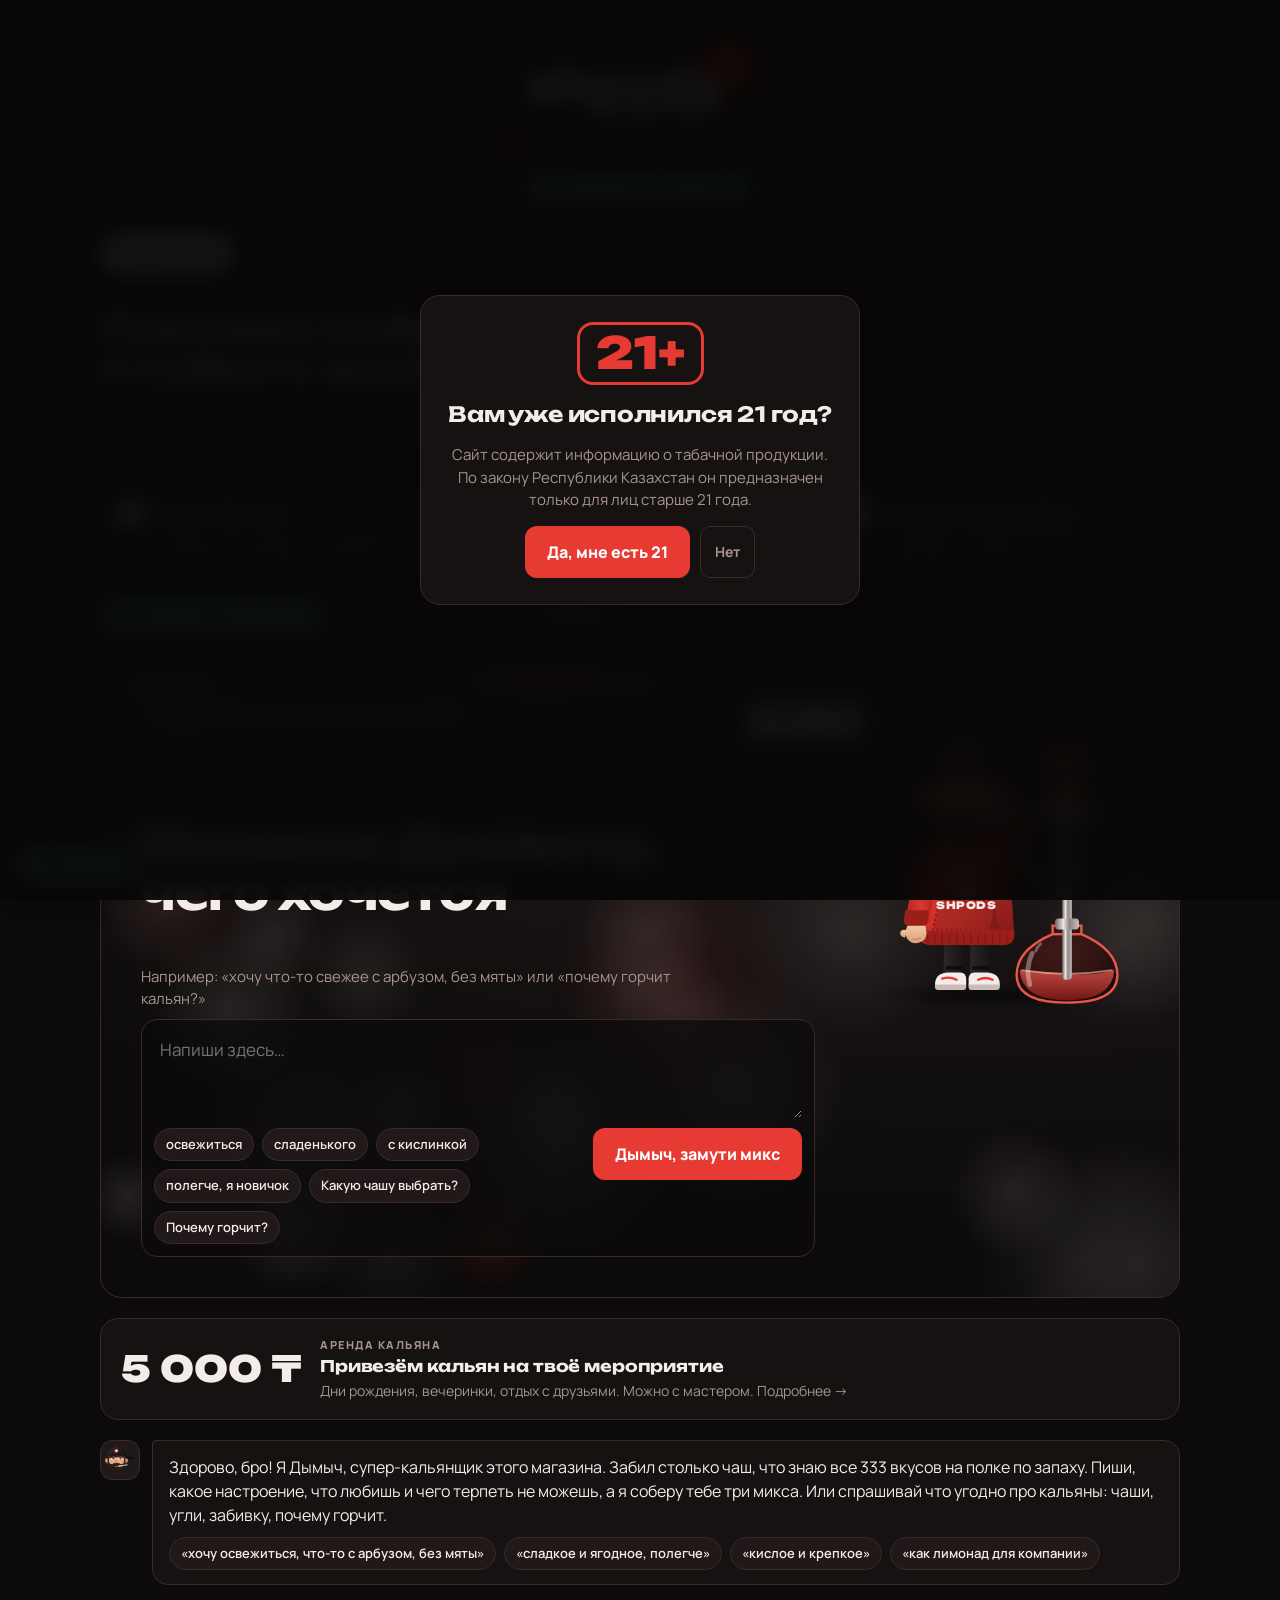
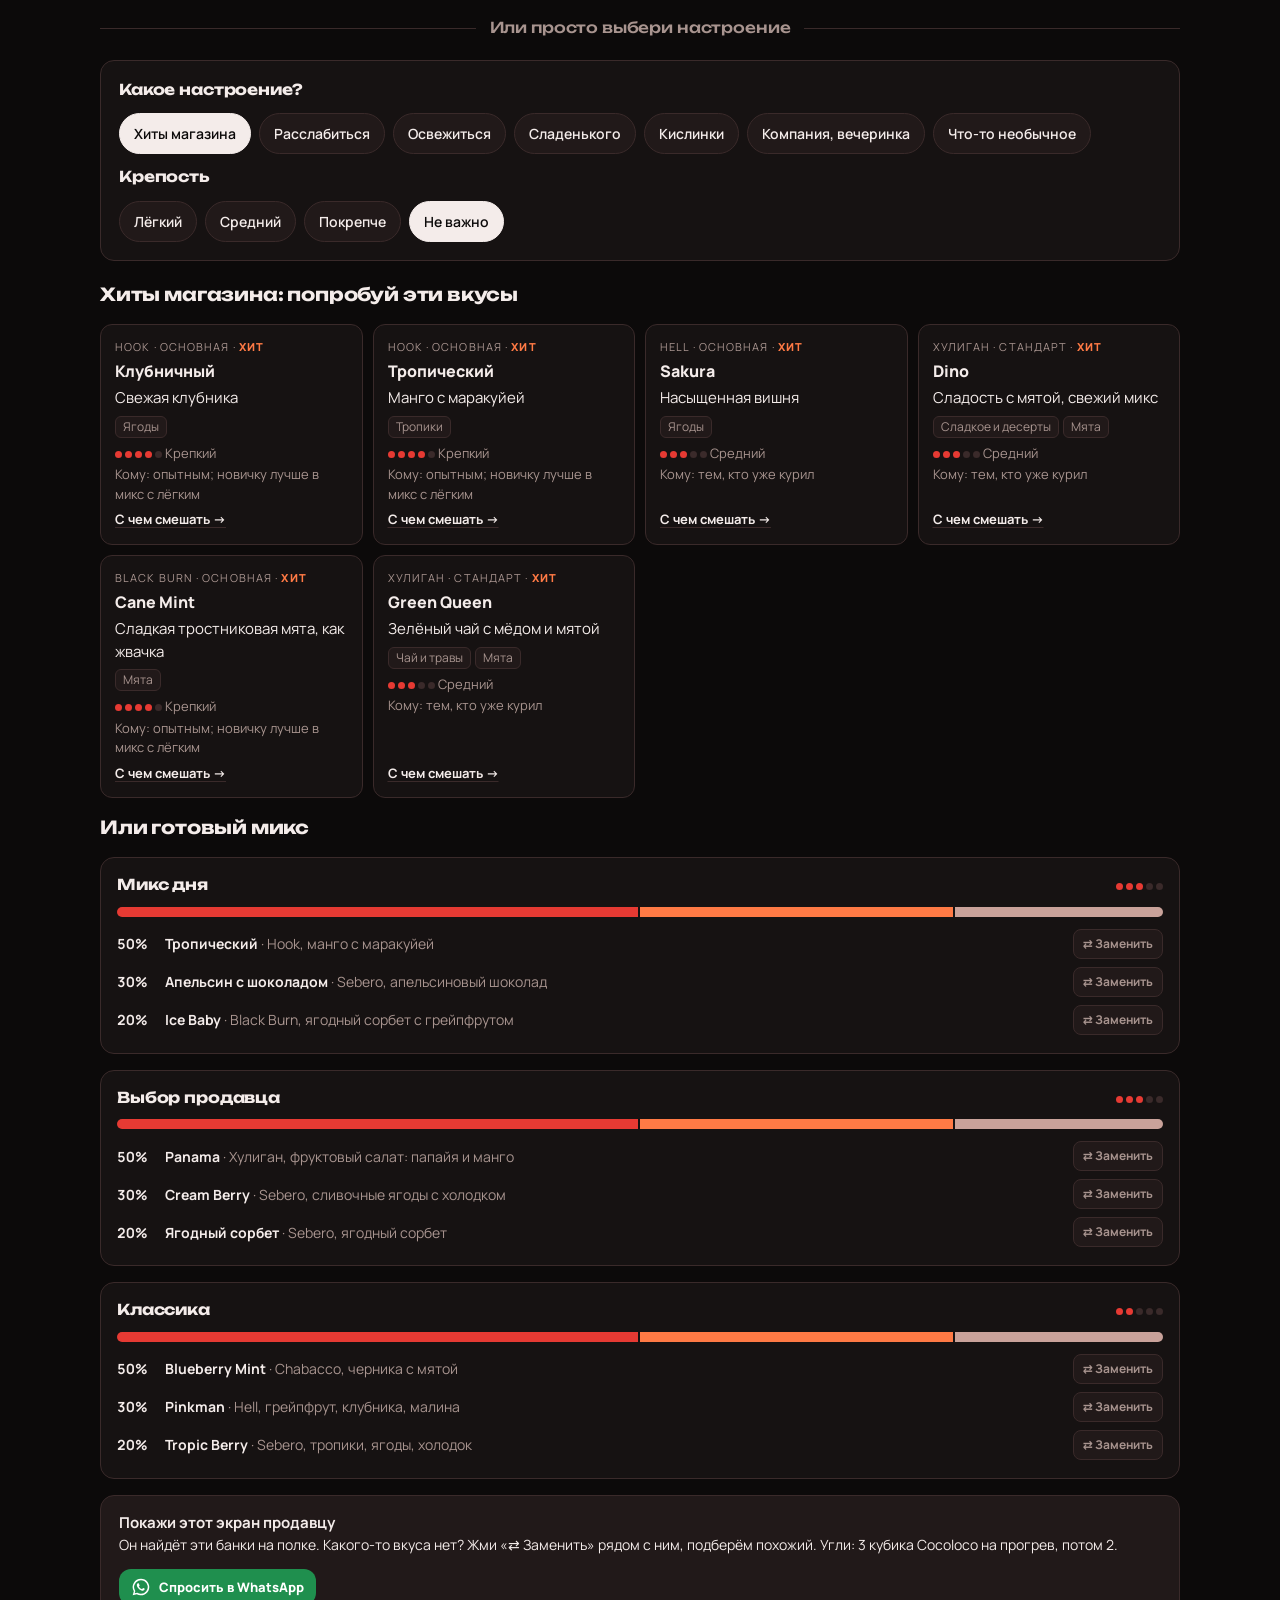
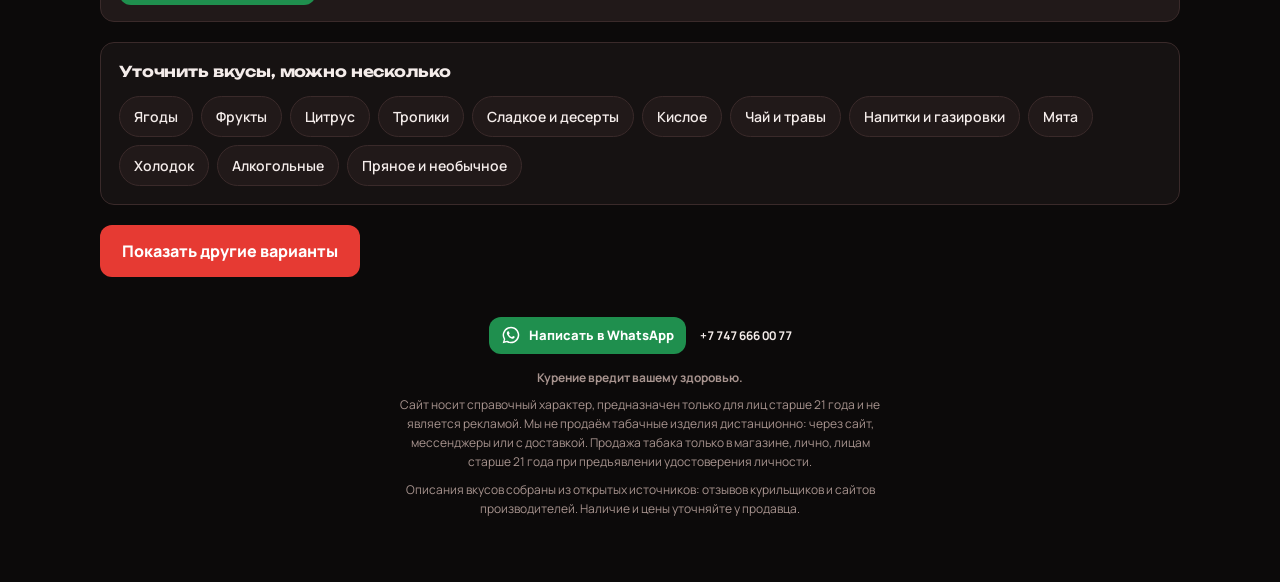
==== index.html @ 9f0904bd "Убраны скидки и акции (запрет стимулирования продаж табака) Co-Authored-By: Claude Opus 5.5 <noreply" ====
<!doctype html><html lang="ru"><head><meta charset="utf-8"><meta name="viewport" content="width=device-width,initial-scale=1,viewport-fit=cover"></head><body><title>Дымыч подберёт</title>
<meta name="claude:viewport-fit-sides" content="cover">
<link rel="preconnect" href="https://fonts.googleapis.com">
<link rel="stylesheet" href="https://fonts.googleapis.com/css2?family=Unbounded:wght@500;700;900&family=Manrope:wght@400;500;700;800&display=swap">
<style>
/* Layout: тёмная «табачная лавка» — липкая навигация, один столбец на телефоне, сетка карточек на десктопе */
:root{
  --bg:#0c0a0a; --surface:#161212; --surface-2:#211919; --line:#3a2a2a;
  --fg:#f4ecea; --muted:#a8948f; --red:#e63a33; --red-deep:#8f1d19; --ember:#ff7a45;
  --display:"Unbounded","Arial Black",system-ui,sans-serif;
  --body:"Manrope",system-ui,-apple-system,"Segoe UI",sans-serif;
  color-scheme:dark;
}
*{box-sizing:border-box}
[hidden]{display:none!important}
img{max-width:100%}
body{background:var(--bg);color:var(--fg);font-family:var(--body);font-size:16px;line-height:1.5;
  padding-left:max(16px,env(safe-area-inset-left,0px));padding-right:max(16px,env(safe-area-inset-right,0px));padding-block:0 48px}
body::before{content:"";position:fixed;inset:0 0 auto;height:env(safe-area-inset-top,0px);z-index:10;background:var(--bg)}
.wrap{max-width:1080px;margin:0 auto}
h1,h2,h3{font-family:var(--display);text-wrap:balance;margin:0;letter-spacing:-.01em}
button{font:inherit;color:inherit}
:focus-visible{outline:2px solid var(--ember);outline-offset:2px}

header.top{display:flex;flex-direction:column;align-items:center;gap:14px;padding-block:28px 18px;text-align:center}
header.top img{width:min(240px,62vw);height:auto}
.age{font-size:12px;letter-spacing:.12em;text-transform:uppercase;color:var(--muted)}
.age b{color:var(--red);border:1px solid var(--red);border-radius:4px;padding:1px 6px;margin-right:6px}

nav.tabs{position:sticky;top:env(safe-area-inset-top,0px);z-index:5;background:var(--bg);display:flex;gap:6px;
  overflow-x:auto;padding-block:10px;border-bottom:1px solid var(--line);scrollbar-width:none}
nav.tabs button{flex:0 0 auto;background:none;border:1px solid var(--line);border-radius:999px;padding:9px 16px;font-weight:700;font-size:14px;cursor:pointer;color:var(--muted)}
nav.tabs button[aria-selected="true"]{background:var(--fg);border-color:var(--fg);color:var(--bg)}

section.view{padding-top:24px;display:flex;flex-direction:column;gap:20px}
.lead{font-size:clamp(22px,5vw,34px);line-height:1.15}
.lead em{font-style:normal;color:var(--muted)}
.sub{color:var(--muted);max-width:60ch;margin:0}

.step{background:var(--surface);border:1px solid var(--line);border-radius:14px;padding:18px;display:flex;flex-direction:column;gap:12px}
.step h3{font-size:15px;font-weight:700;display:flex;gap:10px;align-items:center}
.step h3 span{display:inline-grid;place-items:center;width:26px;height:26px;border-radius:50%;background:var(--surface-2);color:#fff;font-size:13px;flex:0 0 auto}
.chips{display:flex;flex-wrap:wrap;gap:8px}
.chip{background:var(--surface-2);border:1px solid var(--line);border-radius:999px;padding:9px 14px;font-size:14px;font-weight:600;cursor:pointer}
.chip[aria-pressed="true"]{background:var(--fg);border-color:var(--fg);color:var(--bg)}
.chip.sm{padding:6px 11px;font-size:13px}
.cta{align-self:flex-start;background:var(--red);border:0;color:#fff;font-weight:800;padding:14px 22px;border-radius:12px;cursor:pointer;font-size:16px}
.cta:hover{background:var(--ember)}
.ghost{background:none;border:1px solid var(--line);border-radius:10px;padding:10px 14px;cursor:pointer;font-weight:700;font-size:14px;color:var(--muted)}

.results{display:flex;flex-direction:column;gap:16px}
.results h2{font-size:18px}
.seller{background:var(--surface-2);border:1px solid var(--line);border-radius:14px;padding:16px 18px;display:flex;gap:14px;align-items:center}
.seller p{margin:0;font-size:14px}
.seller{flex-wrap:wrap;justify-content:space-between}
.seller strong{display:block;font-size:15px}

.grid{display:grid;grid-template-columns:repeat(auto-fill,minmax(230px,1fr));gap:10px}
.card{background:var(--surface);border:1px solid var(--line);border-radius:12px;padding:14px;text-align:left;cursor:pointer;display:flex;flex-direction:column;gap:6px;min-width:0}
.card:hover{border-color:var(--muted)}
.card .brand{font-size:11px;letter-spacing:.1em;text-transform:uppercase;color:var(--muted);display:flex;justify-content:space-between;gap:8px}
.card .nm{font-weight:800;font-size:16px;line-height:1.25}
.card .ru{color:var(--muted);font-size:14px}
.hit{color:var(--ember);font-weight:800}
.card .ru{color:var(--fg);font-size:15px}
.tg{display:flex;flex-wrap:wrap;gap:4px}.tg i{font-style:normal;font-size:12px;background:var(--surface-2);border:1px solid var(--line);border-radius:6px;padding:1px 7px;color:var(--muted)}
.fx{display:flex;flex-direction:column;gap:2px;font-size:13px;color:var(--muted)}
.more{font-size:13px;color:var(--fg);font-weight:700;margin-top:auto;text-decoration:underline;text-decoration-color:var(--line);text-underline-offset:3px}
.jump{display:flex;flex-wrap:wrap;gap:8px}
.bsec{display:flex;flex-direction:column;gap:12px;scroll-margin-top:70px}
.bsec>h2{font-size:22px;padding-top:10px;border-top:1px solid var(--line)}
.bsec>p{margin:0;color:var(--muted);max-width:65ch;font-size:15px}
.bmeta{display:flex;flex-wrap:wrap;gap:6px 18px;font-size:14px;color:var(--muted)}.bmeta b{color:var(--fg)}
.lnh{font-family:var(--display);font-size:14px;display:flex;gap:10px;align-items:center;margin-top:6px}
.dots{display:inline-flex;gap:3px;vertical-align:middle}
.dots i{width:7px;height:7px;border-radius:50%;background:var(--line)}
.dots i.on{background:var(--red)}

.mix{background:var(--surface);border:1px solid var(--line);border-radius:14px;padding:16px;display:flex;flex-direction:column;gap:10px}
.mix .mt{display:flex;justify-content:space-between;gap:10px;align-items:baseline;flex-wrap:wrap}
.mix h3{font-size:15px}
.bar{display:flex;height:10px;border-radius:6px;overflow:hidden;gap:2px}
.bar span:nth-child(1){background:var(--red)} .bar span:nth-child(2){background:var(--ember)} .bar span:nth-child(3){background:#c9a29a}
.parts{display:flex;flex-direction:column;gap:4px;font-size:14px}
.parts button{background:none;border:0;padding:0;text-align:left;cursor:pointer;display:flex;gap:10px}
.parts b{font-variant-numeric:tabular-nums;min-width:38px;color:var(--fg)}
.parts span{color:var(--muted)} .parts span u{color:var(--fg);text-decoration:none;font-weight:700}

.search{display:flex;gap:8px}
.search input{flex:1;min-width:0;background:var(--surface);border:1px solid var(--line);border-radius:12px;padding:13px 14px;color:var(--fg);font:inherit}
.filters{display:flex;flex-direction:column;gap:10px}
.count{color:var(--muted);font-size:14px}

.brandinfo{background:var(--surface);border:1px solid var(--line);border-radius:14px;padding:16px;display:flex;flex-direction:column;gap:6px}
.brandinfo h3{font-size:16px}
.brandinfo p{margin:0;color:var(--muted);font-size:14px}

.guide{display:grid;grid-template-columns:repeat(auto-fit,minmax(280px,1fr));gap:12px}
.guide article{background:var(--surface);border:1px solid var(--line);border-radius:14px;padding:18px;display:flex;flex-direction:column;gap:8px}
.guide h3{font-size:15px}
.guide p,.guide li{margin:0;color:var(--muted);font-size:15px}
.guide ul{margin:0;padding-left:18px;display:flex;flex-direction:column;gap:4px}
.scale{display:flex;flex-direction:column;gap:6px;font-size:14px}
.scale div{display:flex;gap:10px;align-items:center}

/* Карточка вкуса */
.sheet{position:fixed;inset:0;z-index:20;background:rgba(0,0,0,.7);display:flex;align-items:flex-end;justify-content:center}
.sheet .panel{background:var(--surface);border-top:2px solid var(--red);border-radius:18px 18px 0 0;width:100%;max-width:640px;max-height:88vh;overflow-y:auto;
  padding:22px max(18px,env(safe-area-inset-right,0px)) calc(28px + env(safe-area-inset-bottom,0px)) max(18px,env(safe-area-inset-left,0px));display:flex;flex-direction:column;gap:14px}
@media(min-width:700px){.sheet{align-items:center}.sheet .panel{border-radius:18px;border:1px solid var(--line);border-top:2px solid var(--red)}}
.panel .close{align-self:flex-end;background:var(--surface-2);border:0;border-radius:50%;width:36px;height:36px;cursor:pointer;font-size:18px}
.panel h2{font-size:22px}
.kv{display:grid;grid-template-columns:130px 1fr;gap:8px 14px;font-size:15px}
.kv dt{color:var(--muted)} .kv dd{margin:0}
@media(max-width:420px){.kv{grid-template-columns:1fr}.kv dd{margin-bottom:6px}}
.panel h4{margin:0;font-size:13px;text-transform:uppercase;letter-spacing:.1em;color:var(--muted)}
.pair{display:flex;flex-wrap:wrap;gap:8px}
.note{font-size:13px;color:var(--muted);border-top:1px solid var(--line);padding-top:12px}
footer{margin-top:40px;color:var(--muted);font-size:12px;text-align:center;line-height:1.6}
@media (prefers-reduced-motion:no-preference){.card,.chip{transition:border-color .15s,background .15s}}

/* Наличие и замена */
.prow{display:flex;gap:8px;align-items:center;justify-content:space-between;border-radius:8px;padding:2px 4px;margin:0 -4px}
.parts .swap{flex:0 0 auto;background:var(--surface-2);border:1px solid var(--line);border-radius:8px;padding:5px 9px;font-size:12px;font-weight:700;color:var(--muted);cursor:pointer;display:inline-flex}
.parts .swap:hover{color:var(--fg);border-color:var(--red)}
.prow.swapped{background:rgba(230,58,51,.14)}
.card.out{opacity:.6}
.outb{align-self:flex-start;font-size:11px;font-weight:800;letter-spacing:.08em;text-transform:uppercase;color:#fff;background:var(--red-deep);border-radius:6px;padding:2px 8px}
@media (prefers-reduced-motion:no-preference){.prow.swapped{animation:flash 1.2s ease-out}@keyframes flash{from{background:rgba(255,122,69,.45)}}}
/* Чаши */
.bowls{display:grid;grid-template-columns:repeat(auto-fit,minmax(300px,1fr));gap:12px}
.bowl{background:var(--surface);border:1px solid var(--line);border-radius:16px;padding:16px;display:flex;flex-direction:column;gap:12px;transition:border-color .2s,box-shadow .2s}
.bowl.match{border-color:var(--red);box-shadow:0 0 0 3px rgba(230,58,51,.25)}
.bowl.match h3::after{content:"Подходит тебе";margin-left:10px;font-family:var(--body);font-size:11px;font-weight:800;letter-spacing:.08em;text-transform:uppercase;background:var(--red);color:#fff;border-radius:6px;padding:2px 8px;vertical-align:middle}
.bpic{background:var(--surface-2);border-radius:12px;padding:8px}
.bpic svg{width:100%;height:auto;max-height:130px;display:block}
.bw{fill:#3a2a2a;stroke:#c9a29a;stroke-width:2}
.bs{fill:#211919;stroke:#c9a29a;stroke-width:2}
.tb{fill:none;stroke:#e63a33;stroke-width:6;stroke-linecap:round}
.air{stroke:#ff7a45;stroke-width:2.4;stroke-dasharray:3 4;fill:none}
.hole{fill:#ff7a45}
.lb{fill:#a8948f;font-size:10px;font-family:var(--body)}
.bbody{display:flex;flex-direction:column;gap:8px}.bbody h3{font-size:18px}.bbody p{margin:0;color:var(--muted)}
.bbody .kv{grid-template-columns:110px 1fr;font-size:14px}
.bres{margin:0;font-weight:700;color:var(--fg)}
.kbans p{margin:0 0 8px}.kbans p:last-child{margin:0}.kbans h3{font-size:16px;margin-bottom:8px;color:var(--ember)}
@media (prefers-reduced-motion:no-preference){.air{animation:flow 1s linear infinite}@keyframes flow{to{stroke-dashoffset:-14}}}
/* Вступление */
.intro{display:flex;flex-direction:column;gap:12px}
.how3{display:grid;grid-template-columns:repeat(3,minmax(0,1fr));gap:10px}
@media(max-width:640px){.how3{grid-template-columns:1fr}}
.howc{background:var(--surface);border:1px solid var(--line);border-radius:14px;padding:14px;text-align:left;display:grid;grid-template-columns:auto 1fr;gap:2px 12px;align-items:start;font:inherit;color:var(--fg)}
button.howc{cursor:pointer}button.howc:hover{border-color:var(--muted)}
.howc b{grid-row:1/span 2;display:grid;place-items:center;width:30px;height:30px;border-radius:50%;background:var(--fg);color:var(--bg);font-family:var(--display);font-size:14px}
.howc strong{font-size:16px}.howc span{grid-column:2;color:var(--muted);font-size:14px}
.hsub{font-size:15px}
@media(max-width:640px){#ai-go{width:100%}}
/* Возрастное окно */
.gate{position:fixed;inset:0;z-index:50;background:rgba(8,6,6,.94);backdrop-filter:blur(10px);display:grid;place-items:center;padding:24px max(16px,env(safe-area-inset-right,0px)) 24px max(16px,env(safe-area-inset-left,0px))}
.gbox{max-width:440px;background:var(--surface);border:1px solid var(--line);border-radius:20px;padding:26px;display:flex;flex-direction:column;gap:14px;text-align:center;align-items:center}
.g21{font-family:var(--display);font-weight:900;font-size:44px;color:var(--red);border:3px solid var(--red);border-radius:16px;padding:4px 16px;line-height:1.1}
.gbox h2{font-size:21px}.gbox p{margin:0;color:var(--muted);font-size:15px}
.gbtns{display:flex;gap:10px;flex-wrap:wrap;justify-content:center}.gbtns .cta{align-self:auto}
.gno{color:var(--fg)!important;font-weight:700}
footer p{margin:0 0 8px;max-width:70ch;margin-inline:auto}
/* Кальян Дымыча и мини-Дымыч */
.wisp{fill:none;stroke:rgba(244,236,234,.35);stroke-width:3;stroke-linecap:round;opacity:0}
.bubbles circle{fill:rgba(255,255,255,.55);opacity:0}
.dym-float{position:fixed;right:max(10px,env(safe-area-inset-right,0px));bottom:calc(10px + env(safe-area-inset-bottom,0px));width:78px;z-index:15;background:var(--surface);border:1px solid var(--line);border-radius:20px;padding:6px 4px 0;box-shadow:0 10px 30px rgba(0,0,0,.5);cursor:pointer;transition:transform .3s,opacity .3s}
.dym-float.off{opacity:0;transform:translateY(20px) scale(.8);pointer-events:none}
.dym-float .say{top:-34px;left:auto;right:0;font-size:12px}
@media (prefers-reduced-motion:no-preference){
 .wisp{animation:wisp 3s ease-in-out infinite}.w2{animation-delay:1.5s}
 @keyframes wisp{0%{opacity:0;transform:translateY(8px)}30%{opacity:.8}100%{opacity:0;transform:translateY(-14px)}}
 .dym.think .wisp{animation-duration:1.2s}
 .bubbles circle{animation:bub 1.6s ease-in infinite}.bubbles circle:nth-child(2){animation-delay:.5s}.bubbles circle:nth-child(3){animation-delay:1s}
 .dym.think .bubbles circle{animation-duration:.6s}
 @keyframes bub{0%{opacity:0;transform:translateY(0)}20%{opacity:1}100%{opacity:0;transform:translateY(-16px)}}
}
#ai-out,#hero,#res{scroll-margin-top:70px}
@media(max-width:640px){body{padding-bottom:110px}}
/* Аренда */
.rentban{display:flex;gap:18px;align-items:center;text-align:left;width:100%;background:var(--surface);border:1px solid var(--line);border-radius:18px;padding:18px 20px;color:var(--fg);font:inherit;cursor:pointer}
.rentban:hover{border-color:var(--muted)}
.rentban h3{font-size:16px}.rentban p{margin:2px 0 0;font-size:14px;color:var(--muted)}
.rprice{font-family:var(--display);font-weight:900;font-size:clamp(26px,6vw,36px);line-height:1;color:var(--fg);flex:0 0 auto;white-space:nowrap}
.rentgrid{display:grid;grid-template-columns:repeat(auto-fit,minmax(260px,1fr));gap:12px}
.rcard{background:var(--surface);border:1px solid var(--line);border-radius:18px;padding:20px;display:flex;flex-direction:column;gap:8px}
.rcard.hot{border-color:var(--red)}
.rcard .big{font-family:var(--display);font-weight:900;font-size:clamp(28px,6vw,40px);line-height:1.05}
.rcard h3{font-size:17px}.rcard p{margin:0;color:var(--muted)}
/* WhatsApp */
.wa-fab{position:fixed;left:max(12px,env(safe-area-inset-left,0px));bottom:calc(12px + env(safe-area-inset-bottom,0px));z-index:16;display:inline-flex;align-items:center;gap:8px;background:#1f8f4e;color:#fff;text-decoration:none;font-weight:800;font-size:14px;border-radius:999px;padding:12px 16px 12px 13px;box-shadow:0 8px 24px rgba(0,0,0,.5)}
.wa-fab:hover{background:#25a85c}.wa-fab svg{width:24px;height:24px}
@media (prefers-reduced-motion:no-preference){.wa-fab{animation:wap 3s ease-in-out infinite}@keyframes wap{0%,100%{box-shadow:0 8px 24px rgba(0,0,0,.5),0 0 0 0 rgba(37,168,92,.5)}50%{box-shadow:0 8px 24px rgba(0,0,0,.5),0 0 0 10px rgba(37,168,92,0)}}}
.wrow{display:flex;flex-wrap:wrap;gap:10px 14px;align-items:center}
.wcenter{justify-content:center;margin-bottom:14px}
.wa{display:inline-flex;align-items:center;gap:8px;background:#1f8f4e;color:#fff;font-weight:800;text-decoration:none;border-radius:12px;padding:11px 16px;font-size:15px}
.wa:hover{background:#25a85c}.wa svg{width:20px;height:20px;flex:0 0 auto}
.wa.sm{padding:8px 12px;font-size:13px}
.wtxt{color:var(--muted);font-size:14px}.wanum{color:var(--fg);font-weight:700;user-select:all;font-variant-numeric:tabular-nums}
/* Акции */
.promos{display:grid;grid-template-columns:repeat(auto-fit,minmax(260px,1fr));gap:12px}
.promo{position:relative;overflow:hidden;display:flex;gap:16px;align-items:center;padding:18px 20px;border-radius:18px;background:var(--surface);border:1px solid var(--line);color:var(--fg)}
.promo::after{content:"";position:absolute;top:0;left:-60%;width:40%;height:100%;background:linear-gradient(100deg,transparent,rgba(255,255,255,.06),transparent);transform:skewX(-20deg)}
.pct{font-family:var(--display);font-weight:900;font-size:clamp(38px,9vw,52px);line-height:1;flex:0 0 auto;color:var(--red)}
.pct span{font-size:.55em}
.promo h3{font-size:16px;color:var(--fg)}
.promo p{margin:2px 0 0;font-size:14px;color:var(--muted)}
.ptag{font-size:11px;letter-spacing:.14em;text-transform:uppercase;font-weight:800;color:var(--muted)}
@media (prefers-reduced-motion:no-preference){.promo::after{animation:shine 3.6s ease-in-out infinite}.promo:nth-child(2)::after{animation-delay:1.8s}
@keyframes shine{0%{left:-60%}55%,100%{left:130%}}}
/* ИИ-миксолог */
.hero{position:relative;overflow:hidden;border:1px solid var(--line);border-radius:22px;background:radial-gradient(120% 90% at 80% 0%,#2a2120 0%,var(--surface) 55%,var(--bg) 100%)}
.hero canvas{position:absolute;inset:0;width:100%;height:100%;pointer-events:none}
.hero-in{position:relative;padding:clamp(20px,4vw,40px);display:flex;flex-direction:column;gap:16px}
.badge{align-self:flex-start;display:inline-flex;gap:8px;align-items:center;font-size:12px;font-weight:800;letter-spacing:.12em;text-transform:uppercase;color:var(--fg);background:var(--surface-2);border:1px solid var(--line);border-radius:999px;padding:6px 12px}
.pulse{width:8px;height:8px;border-radius:50%;background:#3ccf6e;box-shadow:0 0 0 0 rgba(60,207,110,.7)}
.hero .lead{font-size:clamp(26px,6vw,46px);line-height:1.08}
.ask{background:rgba(12,10,10,.72);backdrop-filter:blur(6px);border:1px solid var(--line);border-radius:16px;padding:12px;display:flex;flex-direction:column;gap:10px}
.ask textarea{width:100%;resize:vertical;min-height:84px;background:transparent;border:0;color:var(--fg);font:inherit;font-size:17px;line-height:1.45;padding:6px}
.ask textarea:focus{outline:none}
.ask:focus-within{border-color:var(--red)}
.ask-row{display:flex;flex-wrap:wrap;gap:10px;justify-content:space-between;align-items:center}
.ask-row .chips{flex:1 1 300px}
.glow{position:relative;box-shadow:0 0 0 0 rgba(230,58,51,.6)}
.ai-out{display:flex;flex-direction:column;gap:14px}
.bubble{display:flex;gap:12px;align-items:flex-start}
.ava{flex:0 0 auto;width:40px;height:40px;border-radius:12px;display:grid;place-items:center;background:linear-gradient(135deg,var(--red),var(--red-deep));font-family:var(--display);font-weight:900;font-size:13px;color:#fff}
.btext{background:var(--surface);border:1px solid var(--line);border-radius:4px 16px 16px 16px;padding:14px 16px;font-size:16px;min-width:0;flex:1}
.btext p{margin:0}
.btext .tryq{display:flex;flex-wrap:wrap;gap:8px;margin-top:10px}
.think{display:flex;flex-direction:column;gap:6px;font-size:14px;color:var(--muted)}
.think div{display:flex;gap:8px;align-items:center}
.think div.done::before{content:"✓";color:var(--ember);font-weight:800}
.think div.now::before{content:"";width:10px;height:10px;border-radius:50%;border:2px solid var(--ember);border-right-color:transparent}
.caret::after{content:"▍";color:var(--red);margin-left:1px}
.aimix{background:var(--surface);border:1px solid var(--line);border-radius:16px;padding:18px;display:flex;flex-direction:column;gap:12px;position:relative;overflow:hidden}

.aimix .mt{display:flex;justify-content:space-between;gap:10px;align-items:baseline;flex-wrap:wrap}
.aimix h3{font-size:18px}
.aimix .num{font-family:var(--display);font-size:12px;color:var(--muted);letter-spacing:.1em}
.why{font-size:15px;color:var(--muted);margin:0}
.why b{color:var(--fg)}
.how{font-size:13px;color:var(--muted);border-top:1px dashed var(--line);padding-top:10px;margin:0}
.divider{display:flex;align-items:center;gap:14px;margin-top:12px}
.divider::before,.divider::after{content:"";flex:1;height:1px;background:var(--line)}
.divider h2{font-size:15px;color:var(--muted);font-weight:500}
@media (prefers-reduced-motion:no-preference){
  .pulse{animation:pulse 1.6s infinite}
  @keyframes pulse{70%{box-shadow:0 0 0 10px rgba(60,207,110,0)}100%{box-shadow:0 0 0 0 rgba(60,207,110,0)}}
  .glow{animation:glow 2.4s infinite}
  @keyframes glow{0%{box-shadow:0 0 0 0 rgba(230,58,51,.55)}70%{box-shadow:0 0 0 14px rgba(230,58,51,0)}100%{box-shadow:0 0 0 0 rgba(230,58,51,0)}}
  .rise{animation:rise .6s cubic-bezier(.2,.8,.2,1) both;animation-delay:calc(var(--i,0)*90ms)}
  @keyframes rise{from{opacity:0;transform:translateY(14px)}to{opacity:1;transform:none}}
  .bar{transform-origin:left;animation:grow .9s cubic-bezier(.2,.8,.2,1) both;animation-delay:calc(var(--i,0)*90ms + 200ms)}
  @keyframes grow{from{transform:scaleX(0)}to{transform:scaleX(1)}}
  .think div.now::before{animation:spin .8s linear infinite}
  @keyframes spin{to{transform:rotate(360deg)}}
  .caret::after{animation:blink 1s steps(1) infinite}
  @keyframes blink{50%{opacity:0}}
  .card:hover{transform:translateY(-2px)} .card{transition:transform .2s,border-color .15s}
}

/* Дымыч */
.hero-in{display:grid;grid-template-columns:minmax(0,1fr) auto;gap:8px 24px;align-items:end}
.hero-in>*:not(.dym-wrap){grid-column:1}
.dym-wrap{grid-column:2;grid-row:1/span 3;align-self:end;width:clamp(180px,26vw,300px);position:relative}
.dym{width:100%;height:auto;display:block;overflow:visible}
.ring{fill:none;stroke:rgba(244,236,234,.7);stroke-width:2.4;opacity:0}
.say{position:absolute;top:2%;left:-30%;background:var(--fg);color:var(--bg);font-weight:800;font-size:13px;padding:6px 10px;border-radius:12px 12px 12px 2px;white-space:nowrap}
@media(max-width:640px){.hero-in{grid-template-columns:1fr}.dym-wrap{grid-column:1;grid-row:auto;justify-self:center;width:220px;order:-1}.say{left:auto;right:-40%}}
.ava{background:var(--surface-2);border:1px solid var(--line);padding:3px;overflow:hidden}
.ava svg{width:100%;height:100%}
@media (prefers-reduced-motion:no-preference){
 .d-body,.d-head{transform-box:fill-box}
 .dym.idle .d-body{animation:bob 2.6s ease-in-out infinite}
 @keyframes bob{50%{transform:translateY(-3px)}}
 .d-eyes{transform-origin:105px 83px;animation:blink 4.2s infinite}
 @keyframes blink{0%,92%,100%{transform:scaleY(1)}95%{transform:scaleY(.1)}}
 .ring{animation:ring 4.5s ease-out infinite;transform-origin:124px 104px}
 .r2{animation-delay:.5s}.r3{animation-delay:1s}
 @keyframes ring{0%{opacity:0;transform:translate(0,0) scale(.6)}8%{opacity:.85}60%{opacity:0;transform:translate(-14px,-70px) scale(2.2)}100%{opacity:0}}
 .dym.think .ring{animation-duration:1.6s}
 .coal{animation:coal 1.8s ease-in-out infinite}.c2{animation-delay:.6s}
 @keyframes coal{50%{fill:#e63a33;filter:drop-shadow(0 0 4px #ff7a45)}}
 .dym.think{animation:walk 2.2s ease-in-out infinite}
 @keyframes walk{0%,100%{transform:translateX(-16px)}50%{transform:translateX(16px)}}
 .dym.think .l1{animation:step .55s ease-in-out infinite;transform-box:fill-box;transform-origin:top}
 .dym.think .l2{animation:step .55s ease-in-out infinite reverse;transform-box:fill-box;transform-origin:top}
 @keyframes step{0%,100%{transform:rotate(9deg)}50%{transform:rotate(-9deg)}}
 .dym.think .d-head{animation:nod .55s ease-in-out infinite;transform-origin:center}
 @keyframes nod{50%{transform:translateY(2px) rotate(-3deg)}}
 .d-wave{transform-box:fill-box;transform-origin:85% 5%}
 .dym.happy .d-wave{animation:wave .5s ease-in-out 5}
 @keyframes wave{0%,100%{transform:rotate(0)}50%{transform:rotate(-120deg)}}
 .dym.happy .d-body{animation:hop .5s ease-out 2}
 @keyframes hop{40%{transform:translateY(-10px)}}
 .say{animation:pop .4s cubic-bezier(.2,1.4,.4,1) both}
 @keyframes pop{from{transform:scale(.4);opacity:0}}
}
</style>

<div class="wrap">
  <header class="top">
    <img src="[data-uri]" alt="Логотип магазина">
    <div class="age"><b>21+</b>Только для лиц старше 21 года</div>
    <a class="wa sm" href="https://wa.me/77476660077?text=%D0%97%D0%B4%D1%80%D0%B0%D0%B2%D1%81%D1%82%D0%B2%D1%83%D0%B9%D1%82%D0%B5!%20%D0%9F%D0%B8%D1%88%D1%83%20%D1%81%20%D1%81%D0%B0%D0%B9%D1%82%D0%B0%20shpods." target="_blank" rel="noopener"><svg viewBox="0 0 24 24" aria-hidden="true"><path fill="currentColor" d="M12 2a10 10 0 0 0-8.6 15.1L2 22l5-1.3A10 10 0 1 0 12 2zm0 18.2c-1.5 0-3-.4-4.3-1.2l-.3-.2-3 .8.8-2.9-.2-.3A8.2 8.2 0 1 1 12 20.2zm4.5-6.1c-.2-.1-1.5-.7-1.7-.8-.2-.1-.4-.1-.6.1l-.8 1c-.1.2-.3.2-.5.1a6.7 6.7 0 0 1-3.3-2.9c-.3-.4.2-.4.7-1.4.1-.2 0-.3 0-.4l-.8-1.8c-.2-.5-.4-.4-.6-.4h-.5c-.2 0-.4.1-.6.3-.2.2-.8.8-.8 2s.8 2.3.9 2.5c.1.2 1.6 2.5 3.9 3.5 1.5.6 2 .7 2.7.6.4-.1 1.4-.6 1.6-1.1.2-.5.2-1 .1-1.1-.1-.2-.2-.2-.4-.3z"/></svg><span>WhatsApp: +7 747 666 00 77</span></a>
  </header>

  <nav class="tabs" role="tablist">
    <button role="tab" id="t-pick" aria-selected="true" data-v="pick">Подбор микса</button>
    <button role="tab" id="t-cat" aria-selected="false" data-v="cat">Все вкусы</button>
    <button role="tab" id="t-rent" aria-selected="false" data-v="rent">Аренда</button>
    <button role="tab" id="t-like" aria-selected="false" data-v="like">Найти похожее</button>
    <button role="tab" id="t-bowl" aria-selected="false" data-v="bowl">Чаши</button>
    <button role="tab" id="t-coal" aria-selected="false" data-v="coal">Угли</button>
    <button role="tab" id="t-new" aria-selected="false" data-v="new">Новичку</button>
  </nav>

  <!-- ПОДБОР -->
  <section class="view" id="v-pick">
    <div class="intro">
      <h1 class="lead">Поможем выбрать табак и собрать вкусный микс</h1>
      <p class="sub">Это бесплатный помощник магазина shpods hookah team. Здесь можно подобрать вкус под настроение, почитать про любой табак и разобраться в кальянах.</p>
      <div class="how3">
        <button class="howc" data-go="ai"><b>1</b><strong>Спроси Дымыча</strong><span>Напиши, чего хочется. Он соберёт микс или ответит на вопрос про кальян.</span></button>
        <button class="howc" data-go="cat"><b>2</b><strong>Посмотри вкусы</strong><span>Все вкусы с описанием, крепостью и с чем их смешать.</span></button>
        <div class="howc"><b>3</b><strong>Покажи экран продавцу</strong><span>Он найдёт эти вкусы на полке и подскажет, что взять.</span></div>
      </div>
      <div class="wrow"><a class="wa " href="https://wa.me/77476660077?text=%D0%97%D0%B4%D1%80%D0%B0%D0%B2%D1%81%D1%82%D0%B2%D1%83%D0%B9%D1%82%D0%B5!%20%D0%9F%D0%B8%D1%88%D1%83%20%D1%81%20%D1%81%D0%B0%D0%B9%D1%82%D0%B0%20shpods." target="_blank" rel="noopener"><svg viewBox="0 0 24 24" aria-hidden="true"><path fill="currentColor" d="M12 2a10 10 0 0 0-8.6 15.1L2 22l5-1.3A10 10 0 1 0 12 2zm0 18.2c-1.5 0-3-.4-4.3-1.2l-.3-.2-3 .8.8-2.9-.2-.3A8.2 8.2 0 1 1 12 20.2zm4.5-6.1c-.2-.1-1.5-.7-1.7-.8-.2-.1-.4-.1-.6.1l-.8 1c-.1.2-.3.2-.5.1a6.7 6.7 0 0 1-3.3-2.9c-.3-.4.2-.4.7-1.4.1-.2 0-.3 0-.4l-.8-1.8c-.2-.5-.4-.4-.6-.4h-.5c-.2 0-.4.1-.6.3-.2.2-.8.8-.8 2s.8 2.3.9 2.5c.1.2 1.6 2.5 3.9 3.5 1.5.6 2 .7 2.7.6.4-.1 1.4-.6 1.6-1.1.2-.5.2-1 .1-1.1-.1-.2-.2-.2-.4-.3z"/></svg><span>Написать в WhatsApp</span></a><span class="wtxt">Есть вопрос? Пиши нам: <span class="wanum">+7 747 666 00 77</span></span></div>
    </div>
    <div class="hero" id="hero">
      <canvas id="smoke" aria-hidden="true"></canvas>
      <div class="hero-in">
        <div class="dym-wrap"><svg class="dym idle" id="dym" viewBox="0 10 250 260" role="img" aria-label="Дымыч, кальянщик магазина">
  <defs>
    <linearGradient id="dy-skin" x1="0" y1="0" x2="0" y2="1"><stop offset="0" stop-color="#f3c6a0"/><stop offset="1" stop-color="#dc9f78"/></linearGradient>
    <linearGradient id="dy-hood" x1="0" y1="0" x2="1" y2="1"><stop offset="0" stop-color="#e5463d"/><stop offset=".55" stop-color="#c92e27"/><stop offset="1" stop-color="#9a1f1a"/></linearGradient>
    <linearGradient id="dy-sleeve" x1="0" y1="0" x2="1" y2="0"><stop offset="0" stop-color="#b8271f"/><stop offset=".5" stop-color="#d9392f"/><stop offset="1" stop-color="#a8221c"/></linearGradient>
    <linearGradient id="dy-beard" x1="0" y1="0" x2="0" y2="1"><stop offset="0" stop-color="#3a2820"/><stop offset="1" stop-color="#1f1511"/></linearGradient>
    <linearGradient id="dy-cap" x1="0" y1="0" x2="1" y2="1"><stop offset="0" stop-color="#2f2a2a"/><stop offset="1" stop-color="#0f0d0d"/></linearGradient>
    <linearGradient id="dy-pants" x1="0" y1="0" x2="1" y2="0"><stop offset="0" stop-color="#2c2727"/><stop offset="1" stop-color="#171414"/></linearGradient>
    <linearGradient id="dy-metal" x1="0" y1="0" x2="1" y2="0"><stop offset="0" stop-color="#6d6664"/><stop offset=".35" stop-color="#ece6e4"/><stop offset=".6" stop-color="#8d8583"/><stop offset="1" stop-color="#c7c0bd"/></linearGradient>
    <linearGradient id="dy-clay" x1="0" y1="0" x2="1" y2="0"><stop offset="0" stop-color="#8f3f27"/><stop offset=".4" stop-color="#d9784c"/><stop offset="1" stop-color="#9c4a2c"/></linearGradient>
    <radialGradient id="dy-glass" cx=".38" cy=".35" r=".75"><stop offset="0" stop-color="#5a1c19" stop-opacity=".55"/><stop offset=".7" stop-color="#2a0d0c" stop-opacity=".8"/><stop offset="1" stop-color="#170807" stop-opacity=".95"/></radialGradient>
    <linearGradient id="dy-water" x1="0" y1="0" x2="0" y2="1"><stop offset="0" stop-color="#e6574d" stop-opacity=".75"/><stop offset="1" stop-color="#7a1712" stop-opacity=".9"/></linearGradient>
    <radialGradient id="dy-glow" cx=".5" cy=".5" r=".5"><stop offset="0" stop-color="#ff9a5c" stop-opacity=".75"/><stop offset="1" stop-color="#ff7a45" stop-opacity="0"/></radialGradient>
    <radialGradient id="dy-shadow" cx=".5" cy=".5" r=".5"><stop offset="0" stop-color="#000" stop-opacity=".55"/><stop offset="1" stop-color="#000" stop-opacity="0"/></radialGradient>
  </defs>

  <ellipse cx="128" cy="257" rx="104" ry="11" fill="url(#dy-shadow)"/>
  <g class="d-rings"><circle class="ring r1" cx="124" cy="104" r="6"/><circle class="ring r2" cx="124" cy="104" r="6"/><circle class="ring r3" cx="124" cy="104" r="6"/></g>

  <!-- КАЛЬЯН -->
  <g class="d-hookah">
    <g class="d-wisp"><path class="wisp w1" d="M188 50 q-6 -9 0 -18 q6 -9 0 -18"/><path class="wisp w2" d="M195 50 q6 -9 0 -18 q-6 -9 0 -18"/></g>
    <!-- шланг -->
    <path d="M186 171 Q164 178 158 152 Q154 124 145 111" stroke="#1b1515" stroke-width="7.5" fill="none" stroke-linecap="round"/>
    <path d="M186 171 Q164 178 158 152 Q154 124 145 111" stroke="#4a3d3a" stroke-width="7.5" fill="none" stroke-linecap="round" stroke-dasharray="1.2 3"/>
    <path d="M184 169.5 Q164 175 159.5 151" stroke="rgba(255,255,255,.18)" stroke-width="1.6" fill="none" stroke-linecap="round"/>
    <!-- колба -->
    <path d="M178 199 h24 v7 q30 13 30 34 q0 23 -42 23 q-42 0 -42 -23 q0 -21 30 -34z" fill="url(#dy-glass)" stroke="#e8564c" stroke-width="2"/>
    <path d="M150.5 236 q2 25 39.5 25 q37.5 0 39.5 -25 q-20 5 -39.5 3 q-20 -2 -39.5 -3z" fill="url(#dy-water)"/>
    <path d="M152 236 q19 3 38 3 q19 0 38 -3" stroke="rgba(255,190,170,.6)" stroke-width="1.4" fill="none"/>
    <path d="M161 222 q-6 12 -2 26" stroke="rgba(255,255,255,.35)" stroke-width="4" fill="none" stroke-linecap="round"/>
    <path d="M168 214 q-3 3 -4 6" stroke="rgba(255,255,255,.3)" stroke-width="2.5" fill="none" stroke-linecap="round"/>
    <path d="M178 206 h24" stroke="#e8564c" stroke-width="2"/>
    <g class="bubbles"><circle cx="186" cy="250" r="2.2"/><circle cx="194" cy="252" r="1.7"/><circle cx="190" cy="247" r="1.3"/></g>
    <!-- шахта -->
    <rect x="186" y="104" width="8" height="140" rx="3" fill="url(#dy-metal)"/>
    <rect x="180" y="193" width="20" height="9" rx="3" fill="url(#dy-metal)"/>
    <rect x="181" y="150" width="18" height="6" rx="3" fill="url(#dy-metal)"/>
    <rect x="183" y="137" width="14" height="4" rx="2" fill="url(#dy-metal)"/>
    <path d="M181 167 h11 v8 h-11 q-3 -4 0 -8z" fill="url(#dy-metal)"/>
    <rect x="184" y="118" width="12" height="9" rx="3" fill="url(#dy-metal)"/>
    <!-- тарелка -->
    <ellipse cx="190" cy="105.5" rx="27" ry="6.5" fill="#6d6664"/>
    <ellipse cx="190" cy="103" rx="27" ry="6.5" fill="url(#dy-metal)"/>
    <ellipse cx="190" cy="102.5" rx="18" ry="3.5" fill="rgba(0,0,0,.18)"/>
    <!-- чаша -->
    <path d="M176 98 h28 l-5 -20 h-18z" fill="url(#dy-clay)"/>
    <path d="M178 90 h24" stroke="rgba(255,255,255,.25)" stroke-width="1.2"/>
    <!-- калауд -->
    <path d="M171 78 h38 l-4 -10 h-30z" fill="#3b3434"/>
    <path d="M171 78 h38" stroke="#8d8583" stroke-width="1.6"/>
    <g fill="#1c1818"><rect x="178" y="71" width="3" height="5" rx="1"/><rect x="185" y="71" width="3" height="5" rx="1"/><rect x="192" y="71" width="3" height="5" rx="1"/><rect x="199" y="71" width="3" height="5" rx="1"/></g>
    <rect x="174" y="65" width="32" height="4" rx="2" fill="#5b5352"/>
    <ellipse cx="190" cy="61" rx="22" ry="9" fill="url(#dy-glow)"/>
    <rect class="coal" x="177" y="57" width="8.5" height="8" rx="1.6" fill="#ff7a45"/>
    <rect class="coal c2" x="186.5" y="56" width="8.5" height="9" rx="1.6" fill="#ff7a45"/>
    <rect class="coal" x="196" y="57.5" width="7" height="7.5" rx="1.6" fill="#ff7a45"/>
    <path d="M178 58 h6 M188 57 h5 M197 59 h4" stroke="rgba(255,240,200,.75)" stroke-width="1" stroke-linecap="round"/>
  </g>

  <!-- ДЫМЫЧ -->
  <g class="d-body">
    <g class="d-legs">
      <g class="leg l1">
        <path d="M88 204 h16 l-1 34 q0 4 -4 4 h-8 q-4 0 -4 -4z" fill="url(#dy-pants)"/>
        <path d="M89 234 h14" stroke="#0e0c0c" stroke-width="3"/>
        <path d="M80 248 q0 -9 10 -10 h11 q5 0 5 6 v4 q0 3 -3 3 h-20 q-3 0 -3 -3z" fill="#f4ecea"/>
        <path d="M80 248 h26 v2.5 q0 2 -2 2 h-22 q-2 0 -2 -2z" fill="#c9bcb8"/>
        <path d="M86 243 q6 -2 12 1" stroke="#e63a33" stroke-width="2" fill="none" stroke-linecap="round"/>
      </g>
      <g class="leg l2">
        <path d="M110 204 h16 l-1 34 q0 4 -4 4 h-8 q-4 0 -4 -4z" fill="url(#dy-pants)"/>
        <path d="M111 234 h14" stroke="#0e0c0c" stroke-width="3"/>
        <path d="M108 244 q0 -6 5 -6 h11 q10 1 10 10 q0 3 -3 3 h-20 q-3 0 -3 -3z" fill="#f4ecea"/>
        <path d="M108 248 h26 v2.5 q0 2 -2 2 h-22 q-2 0 -2 -2z" fill="#c9bcb8"/>
        <path d="M116 244 q6 -3 12 0" stroke="#e63a33" stroke-width="2" fill="none" stroke-linecap="round"/>
      </g>
    </g>
    <!-- худи -->
    <path d="M70 148 Q71 128 92 124 L120 124 Q141 128 142 148 L146 205 Q146 214 136 215 L76 215 Q66 214 66 205Z" fill="url(#dy-hood)"/>
    <path d="M128 127 Q141 131 142 148 L146 205 Q146 214 136 215 L122 215 Q134 180 128 127Z" fill="#000" opacity=".16"/>
    <path d="M68 203 h78 v4 q0 8 -10 8 h-58 q-10 0 -10 -8z" fill="#9a1f1a"/>
    <path d="M74 206 v7 M80 206 v8 M86 206 v8 M92 206 v8 M98 206 v8 M104 206 v8 M110 206 v8 M116 206 v8 M122 206 v8 M128 206 v8 M134 206 v8 M140 206 v7" stroke="#7d1814" stroke-width="1"/>
    <!-- карман -->
    <path d="M84 178 h44 l6 24 h-56z" fill="#000" opacity=".14"/>
    <path d="M84 178 h44 l6 24 h-56z" fill="none" stroke="#8f1b17" stroke-width="1.4" stroke-dasharray="2 2"/>
    <!-- логотип на груди -->
    <g transform="translate(106 164)">
      <circle r="10.5" fill="#f4ecea"/>
      <path d="M-5 3 q-3 -6 2 -8 q1 -5 6 -3 q5 -1 5 4 q4 1 2 5 z" fill="#c92e27"/>
      <text y="21" text-anchor="middle" font-family="Unbounded,Inter Display,Arial Black,sans-serif" font-weight="900" font-size="8.5" fill="#f4ecea" letter-spacing=".5">SHPODS</text>
    </g>
    <!-- капюшон и шнурки -->
    <path d="M88 124 Q105 142 124 124 Q118 134 106 135 Q94 134 88 124Z" fill="#8f1b17"/>
    <path d="M86 125 Q83 119 92 118 L120 118 Q129 119 126 125 Q118 131 106 131 Q94 131 86 125Z" fill="#b52720"/>
    <path d="M97 132 q-1 8 0 15" stroke="#f4ecea" stroke-width="2" fill="none" stroke-linecap="round"/>
    <path d="M115 132 q1 8 0 13" stroke="#f4ecea" stroke-width="2" fill="none" stroke-linecap="round"/>
    <rect x="95.5" y="146" width="3.5" height="6" rx="1.5" fill="#c9bcb8"/><rect x="113.3" y="144" width="3.5" height="6" rx="1.5" fill="#c9bcb8"/>
    <!-- машущая рука -->
    <g class="d-wave">
      <path d="M77 138 Q66 142 62 160 L56 190 q-1 6 6 7 l8 1 q6 0 6 -6 L80 164 Q84 148 77 138Z" fill="url(#dy-sleeve)"/>
      <path d="M55 186 h20 l-1 10 q-1 3 -4 3 h-12 q-4 0 -4 -4z" fill="#9a1f1a"/>
      <path d="M57 199 q-3 6 0 11 q4 5 10 3 q6 -2 6 -8 l-1 -6z" fill="url(#dy-skin)"/>
      <path d="M57 203 q-5 -2 -6 2 q0 3 4 4" fill="url(#dy-skin)"/>
      <path d="M61 210 q4 1 7 -1" stroke="#c98563" stroke-width="1" fill="none"/>
    </g>
    <!-- рука с мундштуком -->
    <path d="M134 136 Q148 142 150 128 Q151 118 146 113 l-8 3 q3 6 1 12 q-3 4 -9 2z" fill="url(#dy-sleeve)"/>
    <path d="M141 119 h11 l-1 -7 h-10z" fill="#9a1f1a"/>
    <path d="M140 112 q-3 -6 2 -9 q5 -2 9 1 q3 4 0 8z" fill="url(#dy-skin)"/>
    
    <!-- шея -->
    <path d="M97 116 h16 v8 q-8 4 -16 0z" fill="#c98563"/>
    <!-- ГОЛОВА -->
    <g class="d-head">
      <ellipse cx="72.5" cy="91" rx="6.5" ry="8.5" fill="#e3ab84"/><ellipse cx="73.5" cy="91" rx="3.2" ry="5" fill="#c98563"/>
      <ellipse cx="137.5" cy="91" rx="6.5" ry="8.5" fill="#dc9f78"/><ellipse cx="136.5" cy="91" rx="3.2" ry="5" fill="#c08060"/>
      <path d="M74 84 Q74 54 105 54 Q136 54 136 84 L136 98 Q136 118 105 120 Q74 118 74 98Z" fill="url(#dy-skin)"/>
      <path d="M127 64 Q136 72 136 86 L136 98 Q136 112 122 118 Q131 96 127 64Z" fill="#000" opacity=".07"/>
      <!-- бакенбарды и борода -->
      <path d="M74 80 L74 98 Q74 120 105 132 Q136 120 136 98 L136 80 L131 80 L131 96 Q129 104 120 104 Q113 99 105 100 Q97 99 90 104 Q81 104 79 96 L79 80Z" fill="url(#dy-beard)"/>
      <path d="M82 110 q4 8 10 12 M95 118 q3 6 6 9 M115 118 q-3 6 -6 9 M128 110 q-4 8 -10 12 M105 122 v8" stroke="#4a3328" stroke-width="1.3" fill="none" stroke-linecap="round" opacity=".8"/>
      <!-- усы -->
      <path d="M90 104 Q97 98 105 101 Q113 98 120 104 Q114 107 105 104 Q96 107 90 104Z" fill="#2b1d18"/>
      <!-- рот -->
      <path d="M97 109 Q105 116 113 109 Q105 112 97 109Z" fill="#fff"/>
      <path d="M97 109 Q105 116 113 109" stroke="#1a0f0c" stroke-width="1.4" fill="none" stroke-linecap="round"/>
      <!-- нос и щёки -->
      <path d="M103 86 Q101 95 99 97 Q103 100 108 98 Q111 96 108 94" fill="#d08a64"/>
      <path d="M104 88 q-1 4 -2 6" stroke="rgba(255,255,255,.4)" stroke-width="1.2" fill="none" stroke-linecap="round"/>
      <ellipse cx="85" cy="95" rx="5" ry="2.6" fill="#e6826a" opacity=".45"/><ellipse cx="125" cy="95" rx="5" ry="2.6" fill="#e6826a" opacity=".45"/>
      <!-- глаза -->
      <g class="d-eyes">
        <ellipse cx="93" cy="83" rx="5.6" ry="6.2" fill="#fff"/><ellipse cx="117" cy="83" rx="5.6" ry="6.2" fill="#fff"/>
        <circle cx="94.2" cy="84" r="3.6" fill="#4a2a1c"/><circle cx="118.2" cy="84" r="3.6" fill="#4a2a1c"/>
        <circle cx="94.4" cy="84.2" r="1.9" fill="#120a08"/><circle cx="118.4" cy="84.2" r="1.9" fill="#120a08"/>
        <circle cx="95.6" cy="82.6" r="1.1" fill="#fff"/><circle cx="119.6" cy="82.6" r="1.1" fill="#fff"/>
        <path d="M87.5 80 Q93 76.5 98.5 80" stroke="#8a5a44" stroke-width="1" fill="none" opacity=".6"/>
        <path d="M111.5 80 Q117 76.5 122.5 80" stroke="#8a5a44" stroke-width="1" fill="none" opacity=".6"/>
      </g>
      <!-- брови -->
      <path d="M86 74.5 Q92 70 100 73.5 L99.5 76 Q92 73.5 86.5 77Z" fill="#2b1d18"/>
      <path d="M110 73 Q118 69 125 73 L124.5 75.5 Q118 72.5 110.5 75.5Z" fill="#2b1d18"/>
      <!-- кепка -->
      <path d="M72 79 Q70 46 105 45 Q140 46 139 77 Q105 67 72 79Z" fill="url(#dy-cap)"/>
      <path d="M105 45 Q101 60 100 70 M105 45 Q118 56 124 70 M105 45 Q88 56 83 72" stroke="#3d3737" stroke-width="1" fill="none"/>
      <circle cx="105" cy="45.5" r="2.4" fill="#3d3737"/>
      <path d="M71 79 Q105 64 139 76 L165 80 Q169 84 163 87 Q140 83 128 81 Q100 76 72 85Z" fill="#141111"/>
      <path d="M139 76 L165 80 Q169 84 163 87 Q147 84 136 82Z" fill="#000" opacity=".35"/>
      <path d="M74 81 Q105 70 136 79" stroke="#e63a33" stroke-width="1.6" fill="none"/>
      <circle cx="104" cy="58" r="6.5" fill="#e63a33"/>
      <path d="M100.5 60 q-1.5 -3.5 1.5 -4.5 q1 -3 4 -1.5 q3 -.5 3 2.5 q2 1 0 3.5z" fill="#fff"/>
      <path d="M114 110 L141 106" stroke="url(#dy-metal)" stroke-width="4.2" stroke-linecap="round"/>
      <path d="M113 110.2 L117 109.6" stroke="#e8c47a" stroke-width="4.6" stroke-linecap="round"/>
    </g>
  </g>
</svg><div class="say" id="say">Здорово, бро!</div></div>
        <div class="badge"><span class="pulse"></span>Дымыч на связи · супер-кальянщик</div>
        <h2 class="lead">Напиши Дымычу, чего хочется</h2><p class="sub hsub">Например: «хочу что-то свежее с арбузом, без мяты» или «почему горчит кальян?»</p>
        <div class="ask">
          <textarea id="ai-q" rows="3" aria-label="Напиши Дымычу, что хочешь покурить" placeholder="Напиши здесь…"></textarea>
          <div class="ask-row"><div class="chips" id="ai-quick"></div><button class="cta glow" id="ai-go">Дымыч, замути микс</button></div>
        </div>
      </div>
    </div>
    <button class="rentban rise" data-go="rent"><div class="rprice">5 000 ₸</div><div><div class="ptag">Аренда кальяна</div><h3>Привезём кальян на твоё мероприятие</h3><p>Дни рождения, вечеринки, отдых с друзьями. Можно с мастером. Подробнее →</p></div></button>
    <div class="ai-out" id="ai-out" aria-live="polite"></div>

    <div class="divider"><h2>Или просто выбери настроение</h2></div>
    <div class="step"><h3>Какое настроение?</h3><div class="chips" id="q-mood"></div>
      <h3>Крепость</h3><div class="chips" id="q-str"></div></div>
    <div class="results" id="res"></div>
    <div class="step"><h3>Уточнить вкусы, можно несколько</h3><div class="chips" id="q-taste"></div></div>
    <button class="cta" id="go">Показать другие варианты</button>
  </section>

  <!-- КАТАЛОГ -->
  <section class="view" id="v-cat" hidden>
    <h1 class="lead">Все вкусы <em>в наличии</em></h1>
    <p class="sub">Под каждым вкусом написано, какой он, насколько крепкий и кому подойдёт. Нажми на вкус, чтобы узнать, с чем его смешать.</p>
    <div class="search"><input id="q" type="search" placeholder="Поиск: арбуз, мята, кола…" aria-label="Поиск по вкусам"></div>
    <div class="filters">
      <div class="chips" id="f-brand"></div>
      <div class="chips" id="f-tag"></div>
    </div>
    <div class="brandinfo" id="binfo" hidden></div>
    <div class="count" id="cnt"></div>
    <div id="list"></div>
  </section>

  <!-- ПОХОЖЕЕ -->
  <section class="view" id="v-like" hidden>
    <h1 class="lead">Курил что-то вкусное <em>в другом месте?</em></h1>
    <p class="sub">Напиши, что это было, например «арбуз с мятой» или «кислая вишня». Найдём похожее у нас.</p>
    <div class="search"><input id="like-q" type="search" placeholder="Например: дыня с холодком" aria-label="Что курил раньше"><button class="cta" id="like-go">Найти</button></div>
    <div class="chips" id="like-ex"></div>
    <div class="results" id="like-res"></div>
  </section>

  <!-- АРЕНДА -->
  <section class="view" id="v-rent" hidden>
    <h1 class="lead">Аренда кальяна <em>и выезд на мероприятия</em></h1>
    <p class="sub">День рождения, вечеринка или просто отдых с друзьями? Привезём кальян, а если нужно, приедет мастер и будет готовить чаши весь вечер.</p>
    <div class="rentgrid">
      <article class="rcard"><div class="ptag">Аренда</div><div class="big">5 000 ₸</div><h3>Кальян в аренду</h3><p>Берёшь кальян и куришь сам. Что входит в комплект и на какой срок, уточни у нас в WhatsApp.</p></article>
      <article class="rcard hot"><div class="ptag">С мастером</div><div class="big">по договорённости</div><h3>Кальянный мастер на выезд</h3><p>Мастер приезжает, забивает и меняет чаши, следит за углями. Цена зависит от количества гостей, кальянов и времени, обсудим отдельно.</p></article>
    </div>
    <div class="guide">
      <article><h3>Куда выезжаем</h3><ul><li>Дни рождения и праздники</li><li>Вечеринки и встречи с друзьями</li><li>Отдых на даче или за городом</li></ul></article>
      <article><h3>Как заказать</h3><ul><li>Напиши нам в WhatsApp.</li><li>Укажи дату, адрес и сколько нужно кальянов.</li><li>Скажи, нужен ли мастер. Цену обсудим сразу.</li></ul></article>
      <article><h3>Важно</h3><p>Обслуживаем только гостей старше 21 года. Курить кальян можно только там, где это разрешено законом: дома, на частной территории.</p></article>
    </div>
    <div class="seller"><div><strong>Хочешь кальян на праздник?</strong><p>Напиши дату, адрес и количество кальянов, ответим с ценой.</p></div><a class="wa sm" href="https://wa.me/77476660077?text=%D0%97%D0%B4%D1%80%D0%B0%D0%B2%D1%81%D1%82%D0%B2%D1%83%D0%B9%D1%82%D0%B5%21%20%D0%A5%D0%BE%D1%87%D1%83%20%D0%B0%D1%80%D0%B5%D0%BD%D0%B4%D0%BE%D0%B2%D0%B0%D1%82%D1%8C%20%D0%BA%D0%B0%D0%BB%D1%8C%D1%8F%D0%BD.%20%D0%94%D0%B0%D1%82%D0%B0%3A%20%2C%20%D1%81%D0%BA%D0%BE%D0%BB%D1%8C%D0%BA%D0%BE%20%D0%BA%D0%B0%D0%BB%D1%8C%D1%8F%D0%BD%D0%BE%D0%B2%3A%20%2C%20%D0%BD%D1%83%D0%B6%D0%B5%D0%BD%20%D0%BB%D0%B8%20%D0%BC%D0%B0%D1%81%D1%82%D0%B5%D1%80%3A%20" target="_blank" rel="noopener"><svg viewBox="0 0 24 24" aria-hidden="true"><path fill="currentColor" d="M12 2a10 10 0 0 0-8.6 15.1L2 22l5-1.3A10 10 0 1 0 12 2zm0 18.2c-1.5 0-3-.4-4.3-1.2l-.3-.2-3 .8.8-2.9-.2-.3A8.2 8.2 0 1 1 12 20.2zm4.5-6.1c-.2-.1-1.5-.7-1.7-.8-.2-.1-.4-.1-.6.1l-.8 1c-.1.2-.3.2-.5.1a6.7 6.7 0 0 1-3.3-2.9c-.3-.4.2-.4.7-1.4.1-.2 0-.3 0-.4l-.8-1.8c-.2-.5-.4-.4-.6-.4h-.5c-.2 0-.4.1-.6.3-.2.2-.8.8-.8 2s.8 2.3.9 2.5c.1.2 1.6 2.5 3.9 3.5 1.5.6 2 .7 2.7.6.4-.1 1.4-.6 1.6-1.1.2-.5.2-1 .1-1.1-.1-.2-.2-.2-.4-.3z"/></svg><span>Заказать аренду</span></a></div>
  </section>

  <!-- ЧАШИ -->
  <section class="view" id="v-bowl" hidden>
    <h1 class="lead">Какую чашу <em>взять?</em></h1>
    <p class="sub">От чаши зависит половина вкуса. Ответь на два вопроса, и подсветим подходящую.</p>
    <div class="step"><h3>Какой табак куришь?</h3><div class="chips" id="b-tob"></div><h3>Чем греешь?</h3><div class="chips" id="b-heat"></div><p class="bres" id="b-res"></p></div>
    <div class="bowls">
      <article class="bowl" id="bowl-phunnel"><div class="bpic"><svg viewBox="0 0 160 110" aria-hidden="true"><path d="M20 20 h120 l-16 62 q-2 8 -10 8 h-68 q-8 0 -10 -8z" class="bw"/><path d="M74 90 v-60 q0 -6 6 -6 q6 0 6 6 v60" class="bs"/><path d="M34 64 q12 -10 26 -6 q10 4 14 -2 M86 56 q10 8 20 2 q10 -6 22 2" class="tb"/><path d="M80 92 v14" class="air"/></svg></div><div class="bbody"><h3>Фанел</h3><p>Одна дырка в центре, поднятая трубкой. Сироп стекает по кругу и не уходит в шахту.</p>
        <dl class="kv"><dt>Для каких табаков</dt><dd>Сиропные табаки: Black Burn, Хулиган, Overdose, Hell, NАШ</dd><dt>Как забивать</dt><dd>Кольцом вокруг трубки, рыхло, ниже края на 1–2 мм. Сверху калауд или фольга.</dd><dt>Плюсы</dt><dd>Ровный вкус, меньше горчит, дольше курится</dd><dt>Минусы</dt><dd>Табак нужно класть аккуратно, кольцом</dd></dl></div></article>
      <article class="bowl" id="bowl-turka"><div class="bpic"><svg viewBox="0 0 160 110" aria-hidden="true"><path d="M20 20 h120 l-16 62 q-2 8 -10 8 h-68 q-8 0 -10 -8z" class="bw"/><path d="M38 60 q14 -8 28 -4 q14 4 28 -2 q14 -6 28 2" class="tb"/><g class="air"><path d="M64 90 v14"/><path d="M80 90 v14"/><path d="M96 90 v14"/></g></svg></div><div class="bbody"><h3>Турка (классика)</h3><p>Несколько дырочек прямо в дне. Самая простая и привычная чаша.</p>
        <dl class="kv"><dt>Для каких табаков</dt><dd>Чайные смеси (Chabacco, Hook) и лёгкий Sebero</dd><dt>Как забивать</dt><dd>Рыхло по всей чаше, не забивая дырочки комом, отступ 1–2 мм.</dd><dt>Плюсы</dt><dd>Быстро греется, яркий вкус с первых тяг</dd><dt>Минусы</dt><dd>Сироп может течь в шахту, быстрее пригорает</dd></dl></div></article>
      <article class="bowl" id="bowl-killer"><div class="bpic"><svg viewBox="0 0 160 110" aria-hidden="true"><path d="M52 6 h56 l-8 82 q-1 6 -8 6 h-24 q-7 0 -8 -6z" class="bw"/><path d="M60 26 q10 -6 20 -2 q10 4 20 -2 M60 46 q10 -6 20 -2 q10 4 20 -2" class="tb"/><path d="M80 94 v14" class="air"/></svg></div><div class="bbody"><h3>Убивашка</h3><p>Высокая узкая чаша. Табака больше, забивка плотнее, сессия долгая и крепкая.</p>
        <dl class="kv"><dt>Для каких табаков</dt><dd>Крепкие табаки на Берли: Black Burn, NАШ Black, Overdose</dd><dt>Как забивать</dt><dd>Плотнее обычного, почти до края, на фольге.</dd><dt>Плюсы</dt><dd>Долго курится, максимум крепости</dd><dt>Минусы</dt><dd>Не для новичков, легко «накурит»</dd></dl></div></article>
      <article class="bowl" id="bowl-vortex"><div class="bpic"><svg viewBox="0 0 160 110" aria-hidden="true"><path d="M20 20 h120 l-16 62 q-2 8 -10 8 h-68 q-8 0 -10 -8z" class="bw"/><path d="M74 90 v-56 q6 -8 12 0 v56" class="bs"/><circle cx="74" cy="52" r="2.4" class="hole"/><circle cx="86" cy="52" r="2.4" class="hole"/><path d="M34 64 q12 -10 26 -6 M100 58 q12 -6 26 4" class="tb"/><path d="M80 92 v14" class="air"/></svg></div><div class="bbody"><h3>Вортекс</h3><p>Трубка в центре закрыта сверху, дырки по бокам. Улучшенный фанел.</p>
        <dl class="kv"><dt>Для каких табаков</dt><dd>Сиропные и влажные табаки</dd><dt>Как забивать</dt><dd>Как фанел: рыхло, кольцом.</dd><dt>Плюсы</dt><dd>Чистый вкус, экономный расход</dd><dt>Минусы</dt><dd>Встречается реже, стоит дороже</dd></dl></div></article>
    </div>
    <div class="guide">
      <article><h3>Из чего бывают чаши</h3><ul><li><b>Глина</b>: держит жар, но впитывает запах. Под мяту держи отдельную.</li><li><b>Глазурованная керамика</b>: не впитывает аромат, легко моется. Самый универсальный вариант.</li><li><b>Силикон</b>: не бьётся, удобно в дорогу, но хуже держит жар.</li><li><b>Камень</b>: долго держит тепло, но тяжёлый.</li></ul></article>
      <article><h3>Калауд или фольга</h3><p><b>Калауд</b> — крышка для углей: жар ровный, табак не прижигается, фольга не нужна. Кладут 2–3 угля. Новичкам советуем его.</p><p><b>Фольга</b> — классика: 2–3 слоя, много мелких дырочек зубочисткой, между табаком и фольгой 1–2 мм воздуха.</p></article>
      <article><h3>Размер</h3><p>Маленькая чаша на 12–15 г — на одного-двух. Большая на 18–25 г — на компанию и долгий вечер.</p></article>
    </div>
    <div class="seller"><div><strong>Есть вопрос про чаши?</strong><p>Спроси Дымыча на главной, например «чем фанел лучше турки», или покажи этот экран продавцу.</p></div><a class="wa sm" href="https://wa.me/77476660077?text=%D0%97%D0%B4%D1%80%D0%B0%D0%B2%D1%81%D1%82%D0%B2%D1%83%D0%B9%D1%82%D0%B5!%20%D0%9F%D0%B8%D1%88%D1%83%20%D1%81%20%D1%81%D0%B0%D0%B9%D1%82%D0%B0%20shpods." target="_blank" rel="noopener"><svg viewBox="0 0 24 24" aria-hidden="true"><path fill="currentColor" d="M12 2a10 10 0 0 0-8.6 15.1L2 22l5-1.3A10 10 0 1 0 12 2zm0 18.2c-1.5 0-3-.4-4.3-1.2l-.3-.2-3 .8.8-2.9-.2-.3A8.2 8.2 0 1 1 12 20.2zm4.5-6.1c-.2-.1-1.5-.7-1.7-.8-.2-.1-.4-.1-.6.1l-.8 1c-.1.2-.3.2-.5.1a6.7 6.7 0 0 1-3.3-2.9c-.3-.4.2-.4.7-1.4.1-.2 0-.3 0-.4l-.8-1.8c-.2-.5-.4-.4-.6-.4h-.5c-.2 0-.4.1-.6.3-.2.2-.8.8-.8 2s.8 2.3.9 2.5c.1.2 1.6 2.5 3.9 3.5 1.5.6 2 .7 2.7.6.4-.1 1.4-.6 1.6-1.1.2-.5.2-1 .1-1.1-.1-.2-.2-.2-.4-.3z"/></svg><span>Спросить в WhatsApp</span></a></div>
  </section>

  <!-- УГЛИ -->
  <section class="view" id="v-coal" hidden>
    <h1 class="lead">Угли</h1>
    <div class="guide" id="coals"></div>
    <div class="guide">
      <article><h3>Какой уголь лучше</h3>
        <p>Для кальяна берут кокосовый уголь: он не пахнет, долго держит жар и не портит вкус. Быстроразжигаемые таблетки удобны в походе, но дают химический привкус.</p></article>
      <article><h3>Сколько класть</h3>
        <ul><li>Лёгкий табак (Sebero, Chabacco): 3 кубика на прогрев, потом 2.</li>
        <li>Средний (Хулиган, Hell, NАШ White): 3 кубика.</li>
        <li>Крепкий (Black Burn, Overdose, Hook): 3 кубика, следите, чтобы не горчило.</li></ul></article>
    </div>
  </section>

  <!-- НОВИЧОК -->
  <section class="view" id="v-new" hidden>
    <h1 class="lead">Первый раз выбираешь? <em>Всё просто.</em></h1>
    <div class="guide">
      <article><h3>Крепость</h3>
        <p>Крепость — это сколько никотина. Чем выше, тем быстрее «накрывает».</p>
        <div class="scale" id="scale"></div></article>
      <article><h3>С чего начать</h3>
        <ul><li>Возьми лёгкий табак: Sebero Classic или Chabacco Medium.</li>
        <li>Выбирай понятный фруктовый вкус: клубника, арбуз, виноград.</li>
        <li>Добавь немного мяты или холодка, если любишь свежесть.</li>
        <li>Крепкие линейки (Black Burn, Hook, Overdose) — позже.</li></ul></article>
      <article><h3>Что такое микс</h3>
        <p>Несколько вкусов в одной чаше. Обычно берут основу (50%), второй вкус (30%) и акцент (20%), например холодок или кислинку.</p></article>
      <article><h3>Как выбрать кальян</h3>
        <ul><li>Для дома хватит компактного кальяна с хорошей тягой.</li>
        <li>Чаша-фанел и калауд упрощают жизнь: меньше горит, проще контролировать жар.</li>
        <li>Спроси продавца, он покажет модели в наличии.</li></ul></article>
      <article><h3>Если стало плохо</h3>
        <p>Закружилась голова — сделай перерыв, выйди на свежий воздух, попей воды. В следующий раз бери полегче.</p></article>
    </div>
  </section>

  <footer><div class="wrow wcenter"><a class="wa sm" href="https://wa.me/77476660077?text=%D0%97%D0%B4%D1%80%D0%B0%D0%B2%D1%81%D1%82%D0%B2%D1%83%D0%B9%D1%82%D0%B5!%20%D0%9F%D0%B8%D1%88%D1%83%20%D1%81%20%D1%81%D0%B0%D0%B9%D1%82%D0%B0%20shpods." target="_blank" rel="noopener"><svg viewBox="0 0 24 24" aria-hidden="true"><path fill="currentColor" d="M12 2a10 10 0 0 0-8.6 15.1L2 22l5-1.3A10 10 0 1 0 12 2zm0 18.2c-1.5 0-3-.4-4.3-1.2l-.3-.2-3 .8.8-2.9-.2-.3A8.2 8.2 0 1 1 12 20.2zm4.5-6.1c-.2-.1-1.5-.7-1.7-.8-.2-.1-.4-.1-.6.1l-.8 1c-.1.2-.3.2-.5.1a6.7 6.7 0 0 1-3.3-2.9c-.3-.4.2-.4.7-1.4.1-.2 0-.3 0-.4l-.8-1.8c-.2-.5-.4-.4-.6-.4h-.5c-.2 0-.4.1-.6.3-.2.2-.8.8-.8 2s.8 2.3.9 2.5c.1.2 1.6 2.5 3.9 3.5 1.5.6 2 .7 2.7.6.4-.1 1.4-.6 1.6-1.1.2-.5.2-1 .1-1.1-.1-.2-.2-.2-.4-.3z"/></svg><span>Написать в WhatsApp</span></a><span class="wanum">+7 747 666 00 77</span></div><p><b>Курение вредит вашему здоровью.</b></p><p>Сайт носит справочный характер, предназначен только для лиц старше 21 года и не является рекламой. Мы не продаём табачные изделия дистанционно: через сайт, мессенджеры или с доставкой. Продажа табака только в магазине, лично, лицам старше 21 года при предъявлении удостоверения личности.</p><p>Описания вкусов собраны из открытых источников: отзывов курильщиков и сайтов производителей. Наличие и цены уточняйте у продавца.</p></footer>
</div>

<div class="gate" id="gate" role="dialog" aria-modal="true" aria-labelledby="gate-h">
  <div class="gbox">
    <div class="g21">21+</div>
    <h2 id="gate-h">Вам уже исполнился 21 год?</h2>
    <p>Сайт содержит информацию о табачной продукции. По закону Республики Казахстан он предназначен только для лиц старше 21 года.</p>
    <div class="gbtns"><button class="cta" id="gate-yes">Да, мне есть 21</button><button class="ghost" id="gate-no">Нет</button></div>
    <p class="gno" id="gate-msg" hidden>Извини, бро, сайт только для тех, кому есть 21. Приходи позже!</p>
  </div>
</div>
<a class="wa-fab" href="https://wa.me/77476660077?text=%D0%97%D0%B4%D1%80%D0%B0%D0%B2%D1%81%D1%82%D0%B2%D1%83%D0%B9%D1%82%D0%B5!%20%D0%9F%D0%B8%D1%88%D1%83%20%D1%81%20%D1%81%D0%B0%D0%B9%D1%82%D0%B0%20shpods." target="_blank" rel="noopener" aria-label="Написать в WhatsApp"><svg viewBox="0 0 24 24" aria-hidden="true"><path fill="currentColor" d="M12 2a10 10 0 0 0-8.6 15.1L2 22l5-1.3A10 10 0 1 0 12 2zm0 18.2c-1.5 0-3-.4-4.3-1.2l-.3-.2-3 .8.8-2.9-.2-.3A8.2 8.2 0 1 1 12 20.2zm4.5-6.1c-.2-.1-1.5-.7-1.7-.8-.2-.1-.4-.1-.6.1l-.8 1c-.1.2-.3.2-.5.1a6.7 6.7 0 0 1-3.3-2.9c-.3-.4.2-.4.7-1.4.1-.2 0-.3 0-.4l-.8-1.8c-.2-.5-.4-.4-.6-.4h-.5c-.2 0-.4.1-.6.3-.2.2-.8.8-.8 2s.8 2.3.9 2.5c.1.2 1.6 2.5 3.9 3.5 1.5.6 2 .7 2.7.6.4-.1 1.4-.6 1.6-1.1.2-.5.2-1 .1-1.1-.1-.2-.2-.2-.4-.3z"/></svg><span>WhatsApp</span></a>
<div class="dym-float off" id="dymf" role="button" tabindex="0" aria-label="Вернуться к Дымычу"><div class="say" id="say2" hidden></div></div>
<div class="sheet" id="sheet" hidden><div class="panel" id="panel" role="dialog" aria-modal="true"></div></div>

<script>
// Бренды и линейки. s = крепость 1–5
const BRANDS = {
  bb: { name:"Black Burn", country:"Россия", about:"Одна из самых продаваемых марок. Сделан на тёмном листе Берли, поэтому крепче большинства «фруктовых» табаков. Славится кислыми «Shock»-вкусами и десертами.",
        heat:"Хорошо держит жар, но при перегреве может горчить.", pack:"Рыхло, без утрамбовки. Прогрев 5–7 минут на 3 углях, потом можно оставить 2.",
        lines:{ main:{name:"Основная", s:4} } },
  hl: { name:"Хулиган", country:"Россия, Краснодар", about:"Бренд блогера Саши Nuahule. Смесь трёх листов: Вирджиния, Берли и сигарный лист. Почти все вкусы — готовые сбалансированные миксы с японскими ароматизаторами.",
        heat:"Высокая жаростойкость, перегрев прощает легко.", pack:"Рыхло, с небольшой горкой. Прогрев 3–5 минут на 3 углях без колпака.",
        lines:{ std:{name:"Стандарт", s:3}, hard:{name:"Hard (крепкий)", s:4}, pop:{name:"Поп", s:3}, zombie:{name:"Зомби (кислые)", s:3} } },
  od: { name:"Overdose", country:"Россия", about:"Табак от создателей Burn. Яркие, насыщенные вкусы: много напитков, алкогольных и «парфюмерных» ароматов, а также простые моно-фрукты.",
        heat:"Держит жар хорошо, вкус яркий с первых затяжек.", pack:"Рыхло. Прогрев 5–6 минут на 3 углях.",
        lines:{ main:{name:"Основная", s:4} } },
  sb: { name:"Sebero", country:"Россия, Омск", about:"Первый варёный лёгкий табак. Мягкий, понятный и прощает ошибки — идеален для новичков. Black — крепкая версия, Arctic Mix — готовые миксы с холодком.",
        heat:"Очень жаростойкий: даже если перегрели, вкус возвращается, когда снять уголь.", pack:"Мелкая нарезка, кладётся легко. Рыхло, прогрев 4–5 минут.",
        lines:{ classic:{name:"Classic (лёгкий)", s:2}, black:{name:"Black (крепкий)", s:3}, arctic:{name:"Arctic Mix (с холодком)", s:2} } },
  ch: { name:"Chabacco", country:"Россия", about:"Смесь не на табаке, а на зелёном китайском чае. Курится мягко, даёт много дыма, удобна для забивки — ничего не надо отжимать.",
        heat:"Жаростойкая, но слишком сильный жар даёт чайный привкус.", pack:"Плотнее, чем табак. Прогрев 5–7 минут на 3 углях.",
        lines:{ medium:{name:"Medium", s:2}, strong:{name:"Strong", s:3}, mix:{name:"Mix (готовые миксы)", s:2} } },
  hk: { name:"Hook", country:"Россия", about:"Крепкая чайная смесь от Chabacco на технологии Nexus: никотин ощущается быстро, но без резкого удара по горлу. Для тех, кому Chabacco слабоват.",
        heat:"Держит жар, вкус долгий.", pack:"Рыхло, прогрев 5 минут. Новичкам — в микс с лёгким табаком.",
        lines:{ main:{name:"Основная", s:4} } },
  ns: { name:"NАШ", country:"Россия", about:"Девиз бренда — «крепкий, но мягкий». White — классика средней крепости, Black — крепкая на Берли, Cigar Product — на сигарном листе с благородным послевкусием.",
        heat:"Хорошая жаростойкость.", pack:"Рыхло, прогрев 5–7 минут. Black Line лучше курить на чаше-фанеле.",
        lines:{ white:{name:"White (средний)", s:3}, black:{name:"Black (крепкий)", s:4}, cigar:{name:"Cigar Product", s:3}, noaroma:{name:"Без аромата", s:3} } },
  he: { name:"Hell", country:"Казахстан, Павлодар", about:"Местный казахстанский бренд на итальянском Берли. Начинали в 2019 году с мультиварки на кухне. Средняя крепость, сочные «узнаваемые» вкусы: газировки, йогурты, конфеты.",
        heat:"Жаростойкий, табак влажный — на турке пригодится мелассоуловитель.", pack:"Рыхло, прогрев 5–7 минут на 3 углях, потом можно снять один.",
        lines:{ main:{name:"Основная", s:3} } }
};

// Вкусы: "бренд.линейка|Название|Описание по-русски|теги|*популярный"
// Теги: b ягоды, f фрукты, c цитрус, t тропик, i холодок/свежесть, m мята, d десерт/сладкое,
// s кислое, h чай/травы, n напиток/газировка, a алкогольное, x пряное/необычное, g гастро, k табачное/без аромата, w цветы, z орех/кофе
const RAW = `
bb.main|Ice Baby|ягодный сорбет с грейпфрутом|bci|*
bb.main|Peach Yogurt|нежный персиковый йогурт|fd|*
bb.main|Green Tea|зелёный чай, как сенча|h|*
bb.main|Cane Mint|сладкая тростниковая мята, как жвачка|m|*
bb.main|Basilic|чистый базилик для миксов|hx
bb.main|Elka|хвоя, ёлка|hx
bb.main|Original Popcorn|жареный попкорн|dg
bb.main|Black Honey|мёд с цветочными нотами|dw
bb.main|Lemon Sweets|лимонные мармеладки в сахаре|cd
bb.main|IceBerg|сильный холодок без вкуса|i
bb.main|Apl Strudl|яблочный штрудель с корицей|fdx
bb.main|Алматинская халва|подсолнечная халва|dz
bb.main|Bananini|сладкий спелый банан|fd
bb.main|Blueberry|натуральная голубика|b
bb.main|Haribon|кислые мармеладные мишки|bsd|*
bb.main|Ananas Shock|ультракислый ананас|ts|*
bb.main|Apple Shock|кислое зелёное яблоко|fs
bb.main|Cherry Shock|самая кислая вишня|bs|*
bb.main|Barberry Shock|кислый барбарис|bs
bb.main|Raspberry Shock|кислая малина|bs
bb.main|Lemon Shock|ультракислый лимон|cs
bb.main|Cranberry Shock|кислая клюква|bs
bb.main|Gooseberry Shock|кислый крыжовник|bs
bb.main|Red Currant|красная смородина|bs
bb.main|Peachberry|персик с земляникой|fb
bb.main|Red Kiwi|красный киви|ts
bb.main|Red Energy|энергетик|n
bb.main|На чиле|тропический сок|tn
bb.main|На расслабоне|сладкий фруктовый микс|fd
bb.main|Lulo|экзотический луло, кисло-сладкий|ts
bb.main|Juicy Smoothie|тропический смузи|td
bb.main|Siberian Soda|лимонад «Байкал»|nh
bb.main|Strawberry Jam|клубничный джем|bd
bb.main|Etalon Melon|медовая дыня|f
bb.main|Kiwistoner|киви-смузи|t
bb.main|Berry Lemonade|ягодный лимонад|bn
bb.main|Pear Lemonade|грушевый лимонад|fn
bb.main|Red Orange|красный апельсин|c
bb.main|White Grape|белый виноград|f
bb.main|Skittles|фруктовый скитлз|fds
bb.main|Pomelo|помело|c
bb.main|Клюквенный морс|клюквенный морс|bsn
bb.main|Cheesecake|чизкейк|d
bb.main|Epic Yogurt|ягодный йогурт|bd
bb.main|Muesli|мюсли с молоком|dg
bb.main|Strawberry Coconut|клубника с кокосом|btd
bb.main|Papaya V Obed|папайя|t
bb.main|Burn Mirinda|апельсиновая газировка|cn
bb.main|Melon Halls|дыня с холодком, как леденцы Halls|fi
bb.main|Blackberry Lemonade|ежевичный лимонад|bn
bb.main|Garnet|терпкий гранат|bs
bb.main|Almond Icecream|миндальное мороженое|dz
bb.main|Peach Killer|бархатный спелый персик|f
bb.main|Pineapple|сочный ананас|t
bb.main|Chupa Graper|виноградный чупа-чупс|fd
bb.main|Яблоко, гранат, персик|фруктовый микс|fb
bb.main|Ekzo Mango|сладкое спелое манго|t
bb.main|RoZe T|чай с розой|hw
bb.main|Topze|травяные леденцы с мятой|hm
hl.std|Panama|фруктовый салат: папайя и манго|tf|*
hl.std|OG Клуб|клубника с ревенем|bs|*
hl.std|Green Queen|зелёный чай с мёдом и мятой|hm|*
hl.std|Dino|сладость с мятой, свежий микс|dm|*
hl.std|Fifi|нуга, молочный шоколад с орехом|dz
hl.std|Love|чёрная смородина с ромашкой|bw
hl.std|BA|ромовая баба|da
hl.std|Healthy|лимон с имбирём|cx
hl.std|Pool|кислый тропический лимонад с гуавой|tsn
hl.std|Begemot|мандарин с бергамотом|ch
hl.std|Токио|клубничная матча|bh
hl.std|Vita|клементин и мандарин|c
hl.std|Sonik|фруктовые кукурузные колечки|dg
hl.std|2016|лимонный пирог|cd
hl.std|Tano's|кислая слива|fs
hl.std|Ban|банановое суфле|fd
hl.std|Kras|персиковое вино|fa
hl.std|Young B|кола со льдом|ni
hl.std|Pink|красные ягоды с мангустином|bt
hl.std|Rap Rose|малиново-розовый лимонад|bwn|*
hl.std|Turbo|арбузно-дынная жвачка|fd
hl.std|Sila|виноградный огурец|fh
hl.std|Daa|манго с эвкалиптом|ti
hl.std|Chudo|абрикосовый йогурт|fd
hl.std|Boo|яблоко с гранатом|fb
hl.std|Mystic|кислая черника|bs
hl.std|Ogo|сакура и маракуйя|tw
hl.std|Vera|напиток с алоэ вера|nh
hl.std|True|табачный вкус без добавок|k
hl.std|CHO|апельсиновый фреш|c
hl.std|SIR|воздушный рис|dg
hl.std|Коко|мятный кокос|tm
hl.std|Bali|дыня с манго, смузи|tf
hl.std|Boss|цветочный виски|aw
hl.hard|Hard Dino|сладкая мята, крепкая версия|dm|*
hl.hard|Hard Green Queen|мятный чай с мёдом, крепкий|hm
hl.hard|Hard Vera|алоэ с виноградным соком, крепкий|nh
hl.hard|Hard Panama|фруктовый салат, крепкий|tf
hl.hard|Hard Healthy|лимон с имбирём, крепкий|cx
hl.hard|Hard Kras|персиковое вино, крепкий|fa
hl.hard|Hard OLD|лимон с мятой|cm
hl.hard|Hard Fifi|ореховый молочный шоколад, крепкий|dz
hl.hard|Hard Rap Rose|малиново-розовый лимонад, крепкий|bwn
hl.hard|Hard Tanos|слива, крепкий|fs
hl.pop|Марио|апельсиновый шоколад|cd
hl.pop|Скуби|цветочная малина|bw
hl.zombie|Кислая смородина|кислая смородина без химозы|bs
od.main|Strawberry|клубника|b
od.main|Wild Strawberry|дикая земляника|b|*
od.main|Coffee|кофе|z
od.main|Pineapple Chunks|ананасовые кусочки|t
od.main|Tarhun|лимонад тархун|nh
od.main|Watermelon|сахарный арбуз|f
od.main|Pink Grapefruit|розовый грейпфрут|cs
od.main|Lotus Berry|лотос, вишня, земляника|bw
od.main|Imperial Cola|кола|n|*
od.main|Black Banano|амбровый банан|fx
od.main|Kashmir Peach|пряный персик|fx
od.main|Lost Futura|мускусная вишня|bx
od.main|Brumblebee|клубника, ежевика, голубика|b
od.main|Black Vanilla|чёрная ваниль|d
od.main|Walnut|грецкий орех|z
od.main|Tequila Diabla|текила|a
od.main|Grapple|виноградное яблоко|f
od.main|Expertmint|мята|m
od.main|Peach|персик|f
od.main|Overcola|классическая кола|n
od.main|Baileys|сливочный ликёр|ad|*
od.main|Fantola|тропическая газировка|tn
od.main|Frustyle|кактус с лаймом|cs
od.main|Kiwi|киви|t
od.main|Waffles|вафли|d
od.main|Fruittella|фруктовая конфета|fd
od.main|Strawberry Basil|клубника с базиликом|bh
od.main|Gin Spritz|джин с аперолем|ac
od.main|Guajava|гуава|t
od.main|Currant Black|чёрная смородина|b
od.main|Maraschino Cherry|коктейльная вишня|bd
od.main|Lime-Lemon|лимон и лайм|cs
od.main|Goa Feijoa|сладкий фейхоа|t
od.main|Gin Watermelon|арбузный джин|af
od.main|Fig Lemonade|инжирный лимонад|fn
od.main|Masala Tea|чай масала со специями|hx|*
od.main|Arome Rum|ром|a
od.main|Bali Mango|балийское манго|t
od.main|Melon Berry|ягодная дыня|fb
od.main|Manila Malina|малина|b
od.main|Dear Pear|груша|f
od.main|Samarkand Melon|самаркандская дыня|f
od.main|Peach Iced Tea|холодный персиковый чай|fhn
od.main|Blueberry 2022|черника|b
od.main|Sweet Rose|ягоды с розой|bw
od.main|Фанта Окинава|экзотическая фанта|tn
od.main|Фиолетовый скиттлз|ягодный скиттлз|bds
od.main|Wintergreen|грушанка, освежающая травяная мята|mi
od.main|Pomodoro Gose|томатное пиво гозе|gas
od.main|Currant Mead|смородиновая медовуха|ab
od.main|Peanut Stout|арахисовый стаут|az
od.main|Stellar Grape|«парфюмерный» виноград|fw
sb.classic|Strawberry|клубника — одна из лучших на рынке|b|*
sb.classic|Limoncello|лимонный ликёр лимончелло|ca|*
sb.classic|Raspberries|спелая малина с кислинкой|b
sb.classic|Wonder Melons|арбуз с дыней|f
sb.classic|Vanilla|нежная ваниль|d
sb.classic|Mango|манго с травянистой ноткой|t
sb.classic|Grapes|красный виноград|f
sb.classic|Apricot|спелый абрикос|f
sb.classic|Orange|апельсин|c
sb.classic|Garnet Cherry|вишня с гранатом|bs
sb.classic|Ананас|травянистый сочный ананас|t
sb.classic|Арбуз|арбуз|f
sb.classic|Arctic|холодок|i
sb.classic|Bubble Gum|сладкая жвачка|d
sb.classic|Банан с клубникой|банан и клубника|fb
sb.classic|Банан с шоколадом|банан в шоколаде|fd
sb.classic|Банан|банан|f
sb.classic|Апельсин с шоколадом|апельсиновый шоколад|cd
sb.classic|Барбарис|барбарисовые конфеты|bd
sb.classic|Вафли|вафли|d
sb.classic|Голубика|голубика|b
sb.classic|Гуава с клубникой|гуава и клубника|tb
sb.classic|Green Pear|зелёная груша|f
sb.classic|Green Apple|зелёное яблоко|fs
sb.classic|Кактус|кактус|tx
sb.classic|Кола|кола|n
sb.classic|Кукуруза|сладкая кукуруза|g
sb.classic|Личи|кисло-сладкий личи|t
sb.classic|Мята|мята|m
sb.classic|Огурец с базиликом|огурец и базилик|hx
sb.classic|Spiced Tea|чай со специями|hx
sb.classic|Тай|коктейль май тай|ta
sb.classic|Томат|томат — лучший гастро-вкус|g
sb.classic|Herbal Currant|ревень с чёрной смородиной|bh
sb.classic|Чабрец|чабрец|h
sb.classic|Черника|черника с кислинкой|bs
sb.classic|Шоколад|шоколад|d
sb.classic|RRB|малина, красная смородина, черника|b
sb.classic|Кедровый орех|кедровый орех|z
sb.classic|Ежевика|ежевика|b
sb.classic|Киви|киви|t
sb.classic|Красное яблоко|красное яблоко|f
sb.classic|Красный апельсин с бергамотом|красный апельсин и бергамот|ch
sb.classic|Цитрусовый шок|кислый цитрусовый микс|cs
sb.classic|Сочный персик|сочный персик|f
sb.classic|Ягодный сорбет|ягодный сорбет|bdi
sb.classic|Грейпфрут|грейпфрут|cs
sb.black|Black Watermelon|арбуз|f
sb.black|Black Grape|виноград|f
sb.black|Black Amarena Cherry|вишня амарена|bd
sb.black|Black Cactus|кактус|tx
sb.black|Black Strawberry|клубника|b
sb.black|Black Mango Yogurt|манговый йогурт|td
sb.black|Black Root Beer|рутбир|nx
sb.black|Black Prunes|чернослив|fx
sb.black|Black Apple Juice|яблочный сок|fn
sb.black|Black Bubble Gum|жвачка|d
sb.black|Black Limoncello|лимончелло|ca
sb.black|Black Lemon Candy|лимонные леденцы|cd
sb.black|Black Cookie Monster|печенье|d
sb.black|Black Strawberry Banana|клубника с бананом|bf
sb.black|Black Mellow Mango|мягкое манго|t
sb.black|Black Western|«вестерн», табачно-пряный|kx
sb.black|Black Green Pear|зелёная груша|f
sb.black|Black Feiberry|фейхоа с ягодами|tb
sb.black|Black Barberry|барбарис|bs
sb.black|Black Blueberry|черника|b
sb.black|Black Cola|кола|n
sb.black|Black Strawberry-Guava|клубника и гуава|bt
sb.black|Шипучка барбарисовая|барбарисовая шипучка|bsn
sb.arctic|Vanilla Fruit|ваниль с фруктами и холодком|dfi
sb.arctic|Tropic Berry|тропики, ягоды, холодок|tbi
sb.arctic|Sour Citrus|кислый цитрус с холодком|csi
sb.arctic|Spice Fruit|пряные фрукты с холодком|fxi
sb.arctic|Thai Land|тайский микс с холодком|ti
sb.arctic|Cream Berry|сливочные ягоды с холодком|bdi
ch.medium|Ice Mango|тайское манго со свежестью|ti|*
ch.medium|Cranberries in Powdered Sugar|клюква в сахарной пудре|bsd
ch.medium|Pineapple|насыщенный ананас|t
ch.medium|Blueberry Mint|черника с мятой|bm|*
ch.medium|Ice Grape|кисло-сладкий виноград с мятой|fi
ch.medium|Frosty Mint|морозная мята|mi
ch.medium|Grapefruit|грейпфрут|cs
ch.medium|Wild Strawberry|земляника|b
ch.medium|Cherry|вишня, как компот|b
ch.medium|Winter Cherry|зимняя вишня с холодком|bi
ch.medium|Pomelo|помело|c
ch.medium|Raspberry|малина|b
ch.medium|Jasmine Tea|жасминовый чай|hw
ch.medium|Green Apple|зелёное яблоко|fs
ch.medium|Cola|кола|n
ch.medium|Lemon-Lime 2.0|лимон и лайм|cs
ch.medium|Ice Pomegranate|ледяной гранат|bi
ch.medium|Chinese Melon|медовая дыня|f
ch.medium|Cinnamon Roll|булочка с корицей|dx
ch.medium|Milk Oolong|молочный улун|hd
ch.medium|Ice Cream Cigar|сигара с мороженым|kd
ch.strong|Rum Lady Muff|кекс с ромовым сиропом|da
ch.strong|Belgian Cider|сидр: персик и яблоко|af
ch.strong|North Berries|северные ягоды с кислинкой|bs
ch.strong|Red Currant|красная смородина|bs
ch.strong|Eucalyptus|эвкалипт, хвойная свежесть|mi
ch.strong|Creme de Coco|кокос со сливками, как «Рафаэлло»|td
ch.strong|Cherry Cola|вишнёвая кола|nb
ch.strong|Blooming Garden|цветы со спелыми ягодами|wb
ch.strong|Black Currant|чёрная смородина|b
ch.strong|Caramel Cookies|карамельное печенье|d
ch.strong|Feijoa|фейхоа|t
ch.strong|Jackfruit|джекфрут|t
ch.strong|Mumbai Tea|чай Мумбаи|hx
ch.strong|Incredible India|индийская жвачка|dx
ch.mix|Raspberry Pistachio Vanilla|малина, фисташка, ваниль|bdz
ch.mix|Земляника-незабудка|земляника с цветами|bw
hk.main|Кейнминт|сладкая тростниковая мята|m
hk.main|Абрикосовый|абрикос|f
hk.main|Клубничный|свежая клубника|b|*
hk.main|Цитрусовый|бодрящий цитрусовый микс|c|*
hk.main|Тропический|манго с маракуйей|t|*
hk.main|Гуавовый|гуава|t
hk.main|Леденцовый|фруктовые леденцы|d
hk.main|Рондовый|мятно-ледяные конфеты «Ronдо»|mi
hk.main|Гранатовый|гранат|bs
hk.main|Малиновый|малина|b
hk.main|Нутельный|шоколадно-ореховая паста|dz
hk.main|Красный апельсин|красный апельсин|c
hk.main|Лимон-лайм|лимон и лайм|cs
hk.main|Зелёное яблоко|зелёное яблоко|fs
hk.main|Лесная черника|лесная черника|b
hk.main|Клюквенно-брусничный|клюква с брусникой|bs
hk.main|Апероль шприц|коктейль апероль|ac
hk.main|Персиковый чай|холодный персиковый чай|fhn
hk.main|Грушево-лимонадный|грушевый лимонад|fn
hk.main|Табачно-ванильный|трубочный табак с ванилью|kd
ns.cigar|Чёрный перец|острый чёрный перец, для миксов в микродозе|x
ns.black|Корица|корица — отличная добавка в миксы|x
ns.cigar|Белое вино|сухое белое вино|a
ns.cigar|Апельсин|апельсиновая конфета|c
ns.cigar|Коньяк|коньяк с яркой алкогольностью|a
ns.black|Сандал|сандаловое дерево|xw
ns.cigar|База|сигарный лист: шоколад, торф|k
ns.noaroma|Кубита Колумбия|тёмный шоколад, дерево, сливки|k
ns.noaroma|Корохо Эквадор|дерево и морской бриз|k
ns.black|Черная смородина|плотная смородина с куста|b
ns.black|Клубника|мягкая клубника|b
ns.black|Гвоздика|пряная гвоздика|x
ns.white|Фруктовый|фруктовый микс с кислинкой|fs
ns.white|Цитрус мята|кислый цитрус с мятой|cm
ns.cigar|Белый чай|белый чай|h
ns.black|Леденцы лимон дыня|леденцы лимон-дыня|cd
ns.cigar|Джин|можжевеловый лимонад|ah
ns.cigar|Земляника|земляника|b
ns.cigar|Сухофрукты|компот из сухофруктов|fn
ns.cigar|Вишня|вишнёвый сок|b
ns.cigar|Перу|сигарный лист из Перу|k
ns.white|Йошта|ягода йошта: смородина с крыжовником|bs
he.main|Tropicana|тропический йогурт|td|*
he.main|Sakura|насыщенная вишня|b|*
he.main|Sour of Fizzy|лимонная шипучка|csn|*
he.main|Limocrisp|огуречный лимонад с маракуйей|hn
he.main|One Piece|йогурт с черникой и малиной|bd
he.main|Sour Explosion|скиттлз|fds
he.main|Sneg|мощный холодок|i
he.main|Pinkman|грейпфрут, клубника, малина|bc
he.main|Orange Fizzy|апельсиновая газировка|cn
he.main|Nort Wind|лесные ягоды|b
he.main|AC/DC|арбуз и дыня|f
he.main|Almaty|яблочный сок|fn
he.main|Pinkwave|клубничная карамель с ванилью|bd
he.main|Kiwi Smoothie|киви-смузи|t
he.main|Gumbl|жвачка «Орбит»|d
he.main|RGB|ягодные мармеладные мишки|bd
he.main|Night Bali|пюре манго|t
he.main|Jumanji|тропический микс|t
he.main|Fake Berry|розовый виноград|f
he.main|Baykal|кола|n
`;

const COALS = [
  { name:"Cocoloco", type:"Кокосовый уголь", size:"Кубик 25 мм, около 72 шт. в 1 кг",
    text:"Натуральный уголь из скорлупы кокоса. Не даёт постороннего запаха, держит ровный жар. Разжигать на плитке или в печке 8–10 минут, переворачивая, пока кубики не покроются серым пеплом со всех сторон.",
    use:"Чаша с фольгой или калаудом: 3 кубика на прогрев, затем 2–3 на покур. Одна закладка держит жар примерно 50–60 минут." },
  { name:"Maxflow", type:"Уголь для кальяна", size:"Размер и фасовку уточните у продавца",
    text:"Подробных данных о характеристиках этого угля в открытых источниках мало. Продавец расскажет, сколько он держит жар и как его лучше разжигать.",
    use:"Общее правило: разжечь полностью до серого пепла, на прогрев 3 кубика, дальше по ощущениям." }
];

const TAGS={b:"Ягоды",f:"Фрукты",c:"Цитрус",t:"Тропики",i:"Холодок",m:"Мята",d:"Сладкое и десерты",s:"Кислое",h:"Чай и травы",n:"Напитки и газировки",a:"Алкогольные",x:"Пряное и необычное",g:"Гастро",k:"Табачное",w:"Цветы",z:"Орехи и кофе"};
const STRN=["","Очень лёгкий","Лёгкий","Средний","Крепкий","Очень крепкий"];
const FL=RAW.trim().split("\n").map((l,i)=>{const[p,name,ru,tags,hit]=l.split("|");const[b,ln]=p.split(".");const L=BRANDS[b].lines[ln];
  return{id:i,b,ln,name,ru,tags:tags.split(""),hit:!!hit,s:L.s}});
const $=s=>document.querySelector(s);
const esc=s=>String(s).replace(/[&<>"]/g,c=>({"&":"&amp;","<":"&lt;",">":"&gt;",'"':"&quot;"}[c]));
const dots=n=>`<span class="dots" aria-label="Крепость ${n} из 5">${[1,2,3,4,5].map(k=>`<i class="${k<=n?"on":""}"></i>`).join("")}</span>`;
const cap=s=>s[0].toUpperCase()+s.slice(1);
const WHO=s=>s<=2?"новичкам и любителям лёгкого":s===3?"тем, кто уже курил":"опытным; новичку лучше в микс с лёгким";
const card=f=>`<button class="card${f.out?" out":""}" data-id="${f.id}">${f.out?'<span class="outb">Нет в наличии</span>':""}<span class="brand"><span>${esc(BRANDS[f.b].name)} · ${esc(BRANDS[f.b].lines[f.ln].name)}${f.hit?' · <span class="hit">хит</span>':""}</span></span><span class="nm">${esc(f.name)}</span><span class="ru">${esc(cap(f.ru))}</span><span class="tg">${f.tags.map(t=>`<i>${TAGS[t]}</i>`).join("")}</span><span class="fx"><span>${dots(f.s)} ${STRN[f.s]}</span><span>Кому: ${WHO(f.s)}</span></span><span class="more">${f.out?"Похожие в наличии →":"С чем смешать →"}</span></button>`;

// Сочетаемость вкусов
const GOES={b:"cimhd",f:"icbm",c:"btim",t:"cid",i:"fbtc",m:"bctf",d:"bfz",s:"dfi",h:"bcf",n:"ic",a:"fbc",x:"dfz",g:"xd",k:"dfz",w:"bh",z:"dk"};
function pairScore(a,b){if(a.id===b.id)return-1;let s=0;for(const t of a.tags)for(const u of b.tags){if(GOES[t]&&GOES[t].includes(u))s+=2;if(t===u)s+=.5}return s}
let seed=7;const rnd=()=>{seed=(seed*16807)%2147483647;return seed/2147483647};
const pick=(arr,n)=>{const a=arr.slice();for(let i=a.length-1;i>0;i--){const j=Math.floor(rnd()*(i+1));[a[i],a[j]]=[a[j],a[i]]}return a.slice(0,n)};
const AV=()=>FL.filter(f=>!f.out);
const words4=s=>norm2(s).split(/[^а-яa-z]+/).filter(w=>w.length>3).map(w=>w.slice(0,4));
const norm2=s=>s.toLowerCase().replace(/ё/g,"е");
function similar(f,n=4){const fw=new Set(words4(f.ru+" "+f.name));
  return AV().filter(o=>o.id!==f.id).map(o=>{const sh=o.tags.filter(t=>f.tags.includes(t)).length,extra=o.tags.length-sh;
    const ww=words4(o.ru+" "+o.name).filter(w=>fw.has(w)).length;
    return{o,s:sh*3-extra*.6+ww*4+(o.b===f.b?.5:0)-Math.abs(o.s-f.s)*.7+(o.hit?.3:0)}}).sort((a,b)=>b.s-a.s).slice(0,n).map(x=>x.o)}
function applyStock(lines){const out=new Set();
  for(let l of lines){l=norm2(l.trim());if(!l||l.startsWith("#"))continue;
    const [a,b]=l.includes(":")?l.split(":").map(x=>x.trim()):[null,l];
    FL.forEach(f=>{if(norm2(f.name)===b&&(!a||norm2(BRANDS[f.b].name)===a))out.add(f.id)})}
  FL.forEach(f=>f.out=out.has(f.id));return out.size}
function partners(f,n=4){return FL.filter(o=>!o.out&&o.id!==f.id&&!o.tags.every(t=>t==="i"||t==="m")).map(o=>({o,sc:pairScore(f,o)+(o.b===f.b?.6:0)+(o.hit?.4:0)})).sort((x,y)=>y.sc-x.sc).slice(0,12).sort(()=>rnd()-.5).slice(0,n).map(x=>x.o)}

// Карточка вкуса
function open(id){const f=FL[id],B=BRANDS[f.b],L=B.lines[f.ln];
  const who=f.s<=2?"Новичкам и тем, кто любит лёгкий покур":f.s===3?"Тем, кто уже курил кальян":"Опытным. Новичку лучше смешать с лёгким табаком";
  const pr=partners(f);
  $("#panel").innerHTML=`<button class="close" aria-label="Закрыть">✕</button>
  <div class="age">${esc(B.name)} · ${esc(L.name)}${f.hit?' · <span class="hit">ХИТ</span>':""}</div>
  <h2>${esc(f.name)}</h2>
  <dl class="kv">
    <dt>Вкус</dt><dd>${esc(f.ru[0].toUpperCase()+f.ru.slice(1))}</dd>
    <dt>Профиль</dt><dd>${f.tags.map(t=>TAGS[t]).join(", ")}</dd>
    <dt>Крепость</dt><dd>${dots(f.s)} ${STRN[f.s]} (${f.s} из 5)</dd>
    <dt>Кому подойдёт</dt><dd>${who}</dd>
    <dt>Жар</dt><dd>${esc(B.heat)}</dd>
    <dt>Как забивать</dt><dd>${esc(B.pack)}</dd>
    <dt>Бренд</dt><dd>${esc(B.about)} <span style="color:var(--muted)">(${esc(B.country)})</span></dd>
  </dl>
  ${f.out?`<h4 style="color:var(--red)">Сейчас нет в наличии. Похожие вкусы:</h4><div class="pair">${similar(f,5).map(o=>`<button class="chip sm" data-id="${o.id}">${esc(o.name)} · ${esc(BRANDS[o.b].name)}</button>`).join("")}</div>`:""}
  <h4>С чем смешать из наличия</h4>
  <div class="pair">${pr.map(o=>`<button class="chip sm" data-id="${o.id}">${esc(o.name)} · ${esc(BRANDS[o.b].name)}</button>`).join("")}</div>
  <p class="note">Это ориентир. Продавец подскажет, какие вкусы сейчас самые удачные в банке.</p>`;
  $("#sheet").hidden=false;$("#panel").scrollTop=0;}
document.addEventListener("click",e=>{const sw=e.target.closest("[data-swap]");if(sw){const [k,j]=sw.dataset.swap.split(":").map(Number);swapPart(k,j);return}
  const c=e.target.closest("[data-id]");if(c){open(+c.dataset.id);return}
  if(e.target.closest(".close")||e.target.id==="sheet")$("#sheet").hidden=true});
document.addEventListener("keydown",e=>{if(e.key==="Escape")$("#sheet").hidden=true});

// Вкладки
const VIEWS=["pick","cat","rent","like","bowl","coal","new"];
function show(v){VIEWS.forEach(x=>{$("#v-"+x).hidden=x!==v;$("#t-"+x).setAttribute("aria-selected",x===v)});window.scrollTo({top:0});if(typeof floatVis==="function")floatVis()}
document.querySelectorAll("nav.tabs button").forEach(b=>b.onclick=()=>show(b.dataset.v));
if(VIEWS.includes(location.hash.slice(1)))show(location.hash.slice(1));

// Подбор
const MOODS=[["chill","Расслабиться","dhzw"],["fresh","Освежиться","icm"],["sweet","Сладенького","d"],["sour","Кислинки","s"],["party","Компания, вечеринка","nat"],["weird","Что-то необычное","xgaw"]];
const TASTE=["b","f","c","t","d","s","h","n","m","i","a","x"];
const STR=[["l","Лёгкий",[1,2]],["m","Средний",[3]],["h","Покрепче",[4,5]],["any","Не важно",[1,2,3,4,5]]];
const st={mood:null,taste:new Set(),str:"any"};
const chipRow=(el,items,isOn,onTap)=>{el.innerHTML=items.map(([k,l])=>`<button class="chip" data-k="${k}" aria-pressed="${isOn(k)}">${l}</button>`).join("");
  el.onclick=e=>{const b=e.target.closest(".chip");if(!b)return;onTap(b.dataset.k);el.querySelectorAll(".chip").forEach(c=>c.setAttribute("aria-pressed",isOn(c.dataset.k)))}};
chipRow($("#q-mood"),[["hits","Хиты магазина"],...MOODS.map(m=>[m[0],m[1]])],k=>(st.mood||"hits")===k,k=>{st.mood=k==="hits"?null:k;run()});
chipRow($("#q-taste"),TASTE.map(t=>[t,TAGS[t]]),k=>st.taste.has(k),k=>{st.taste.has(k)?st.taste.delete(k):st.taste.add(k);run(true)});
chipRow($("#q-str"),STR.map(s=>[s[0],s[1]]),k=>st.str===k,k=>{st.str=k;run()});

function score(f,want){let s=0;for(const t of f.tags)if(want.has(t))s+=3;if(f.hit)s+=1.2;return s+rnd()*.8}
function makeMix(base,pool,used){
  const p2=pool.filter(o=>!used.has(o.id)&&o.id!==base.id).map(o=>({o,sc:pairScore(base,o)+rnd()})).sort((a,b)=>b.sc-a.sc)[0];if(!p2)return null;
  const accTags=st.mood==="sour"?"s":st.mood==="sweet"?"d":"imc";
  const acc=FL.filter(o=>!o.out&&o.id!==base.id&&o.id!==p2.o.id&&o.tags.some(t=>accTags.includes(t))&&o.s<=Math.max(base.s,3)).map(o=>({o,sc:pairScore(base,o)+pairScore(p2.o,o)+rnd()*2})).sort((a,b)=>b.sc-a.sc)[0];
  return[[base,50],[p2.o,30],acc?[acc.o,20]:null].filter(Boolean)}
const NAMES={chill:["Тёплый вечер","Медленный дым","Мягкая посадка"],fresh:["Ледяной фреш","Северный ветер","Глоток прохлады"],sweet:["Сладкий финал","Десертная полка","Конфетный дым"],sour:["Кислый удар","Скулы сводит","Цитрусовый шок"],party:["На всю компанию","Барная карта","Пятничный"],weird:["Эксперимент","Не как у всех","Тайная полка"],none:["Микс дня","Выбор продавца","Классика"]};
const MIXSTORE=[];
function partsHTML(k){return MIXSTORE[k].map(([f,p],j)=>`<div class="prow"><button data-id="${f.id}"><b>${p}%</b><span><u>${esc(f.name)}</u> · ${esc(BRANDS[f.b].name)}, ${esc(f.ru)}</span></button><button class="swap" data-swap="${k}:${j}" aria-label="Нет на полке? Заменить ${esc(f.name)} на похожий">⇄ Заменить</button></div>`).join("")}
function swapPart(k,j){const m=MIXSTORE[k];const cur=m[j][0];m.tried=m.tried||{};const tried=m.tried[j]=m.tried[j]||new Set();tried.add(cur.id);
  const ex=new Set(m.map(([f])=>f.id));let c=similar(cur,40).filter(o=>!ex.has(o.id)&&!tried.has(o.id));
  if(!c.length){tried.clear();tried.add(cur.id);c=similar(cur,40).filter(o=>!ex.has(o.id))}if(!c.length)return;
  m[j][0]=c[0];const el=$("#mp-"+k);el.innerHTML=partsHTML(k);const row=el.children[j];row.classList.add("swapped");}
function mixHTML(m,title){const k=MIXSTORE.push(m)-1;
  return`<div class="mix"><div class="mt"><h3>${esc(title)}</h3>${dots(Math.round(m.reduce((s,[f,p])=>s+f.s*p,0)/100))}</div>
  <div class="bar">${m.map(([,p])=>`<span style="flex:${p}"></span>`).join("")}</div>
  <div class="parts" id="mp-${k}">${partsHTML(k)}</div></div>`}
function run(scroll){
  seed=Math.floor(Math.random()*1e9)+1;
  const want=new Set(st.taste);const mood=MOODS.find(m=>m[0]===st.mood);if(mood)mood[2].split("").forEach(t=>want.add(t));
  const range=STR.find(s=>s[0]===st.str)[2];
  let pool=FL.filter(f=>!f.out&&range.includes(f.s));
  const hitsMode=!want.size;
  const ranked=pool.map(f=>({f,sc:hitsMode?(f.hit?5:0)+rnd():score(f,want)})).sort((a,b)=>b.sc-a.sc).map(x=>x.f);
  const top=ranked.slice(0,24);const singles=pick(top.slice(0,12),6);
  const used=new Set(singles.slice(0,3).map(f=>f.id));const nm=NAMES[st.mood||"none"];
  const mixes=[];for(const base of pick(top,6)){if(mixes.length>=3)break;const m=makeMix(base,pool,used);if(m){mixes.push(m);m.forEach(([f])=>used.add(f.id))}}
  const coal=range[0]>=4?"3 кубика Cocoloco, следите за жаром":"3 кубика Cocoloco на прогрев, потом 2";
  const head=hitsMode?"Хиты магазина":"Под твоё настроение";
  $("#res").innerHTML=`<h2>${head}: попробуй эти вкусы</h2><div class="grid">${singles.map((f,i)=>card(f).replace('class="card"',`class="card rise" style="--i:${i}"`)).join("")}</div>
  <h2>Или готовый микс</h2>${mixes.map((m,i)=>mixHTML(m,nm[i%nm.length])).join("")}
  <div class="seller"><div><strong>Покажи этот экран продавцу</strong><p>Он найдёт эти банки на полке. Какого-то вкуса нет? Жми «⇄ Заменить» рядом с ним, подберём похожий. Угли: ${coal}.</p></div><a class="wa sm" href="https://wa.me/77476660077?text=%D0%97%D0%B4%D1%80%D0%B0%D0%B2%D1%81%D1%82%D0%B2%D1%83%D0%B9%D1%82%D0%B5!%20%D0%9F%D0%B8%D1%88%D1%83%20%D1%81%20%D1%81%D0%B0%D0%B9%D1%82%D0%B0%20shpods." target="_blank" rel="noopener"><svg viewBox="0 0 24 24" aria-hidden="true"><path fill="currentColor" d="M12 2a10 10 0 0 0-8.6 15.1L2 22l5-1.3A10 10 0 1 0 12 2zm0 18.2c-1.5 0-3-.4-4.3-1.2l-.3-.2-3 .8.8-2.9-.2-.3A8.2 8.2 0 1 1 12 20.2zm4.5-6.1c-.2-.1-1.5-.7-1.7-.8-.2-.1-.4-.1-.6.1l-.8 1c-.1.2-.3.2-.5.1a6.7 6.7 0 0 1-3.3-2.9c-.3-.4.2-.4.7-1.4.1-.2 0-.3 0-.4l-.8-1.8c-.2-.5-.4-.4-.6-.4h-.5c-.2 0-.4.1-.6.3-.2.2-.8.8-.8 2s.8 2.3.9 2.5c.1.2 1.6 2.5 3.9 3.5 1.5.6 2 .7 2.7.6.4-.1 1.4-.6 1.6-1.1.2-.5.2-1 .1-1.1-.1-.2-.2-.2-.4-.3z"/></svg><span>Спросить в WhatsApp</span></a></div>
`;
  if(scroll)$("#res").scrollIntoView({behavior:matchMedia("(prefers-reduced-motion: reduce)").matches?"auto":"smooth",block:"start"});
}
$("#go").onclick=()=>run(true);
run();


// База знаний Дымыча: k — ключевые слова (корни), g — тема, q — вопрос, a — ответ (абзацы через \n)
const KB=[
{g:"rent",k:["аренд","арендов","напрокат","прокат","выезд","выезж","мероприят","праздник","день рожден","др ","свадьб","вечеринк","мастер","кальянщик на","на дом","привез"],q:"Аренда кальяна и выезд",a:"Да, бро, сдаём кальяны в аренду и выезжаем на мероприятия.\nАренда кальяна стоит 5 000 ₸. Что входит в комплект и на какой срок, уточни в WhatsApp.\nЕсли нужен мастер, он приедет, будет забивать и менять чаши весь вечер. Цена обговаривается отдельно: зависит от гостей, количества кальянов и времени.\nПиши в WhatsApp дату, адрес и сколько кальянов нужно. Обслуживаем только тех, кому есть 21."},
{g:"bowl",k:["фанел или турк","турка или фанел","турк или фанел","лучше турк","лучше фанел","фанел и турк","турк и фанел","фанел от турк","турк от фанел"],q:"Фанел или турка: что лучше?",a:"Зависит от табака, бро.\nФанел: сироп не стекает в шахту, вкус ровнее, меньше горчит, сессия дольше. Бери под сиропные табаки: Black Burn, Хулиган, Overdose, Hell.\nТурка: греется быстрее и даёт более яркий вкус с первых тяг, но легче перегреть. Бери под чайные смеси (Chabacco, Hook) и лёгкий Sebero.\nЕсли сомневаешься, начни с фанела с калаудом: так сложнее всё испортить."},
{g:"bowl",k:["чаш","какую чаш","какая чаш"],q:"Какую чашу выбрать?",a:"Чаша решает половину вкуса, бро.\nДля сочных сиропных табаков (Black Burn, Хулиган, Overdose, Hell, NАШ) бери фанел: сироп не стекает в шахту, вкус ровный, почти не горчит.\nДля чайных смесей и лёгкого Sebero подойдёт турка: прогревается быстро и даёт яркий вкус.\nХочешь долгую крепкую сессию на фольге — бери убивашку.\nВсе чаши с картинками есть во вкладке «Чаши»."},
{g:"bowl",k:["фанел","фанэл","phunnel","фанал"],q:"Что такое фанел?",a:"Фанел (phunnel) — чаша с одной дыркой в центре, которая поднята над дном, как маленькая труба.\nСироп стекает вниз по кругу и не попадает в шахту, поэтому чаша не «плачет» в колбу, вкус ровный и держится дольше.\nКак забивать: табак кладёшь кольцом вокруг трубки, рыхло, чуть ниже краёв. Сверху калауд или фольга.\nЛучше всего подходит для влажных сиропных табаков: Black Burn, Хулиган, Overdose, Hell."},
{g:"bowl",k:["турк","классическ","египетск","дырочк","отверсти"],q:"Что такое турка?",a:"Турка (она же классическая или египетская чаша) — чаша с несколькими дырочками прямо в дне.\nПлюсы: быстро греется, даёт яркий и насыщенный вкус с первых тяг.\nМинусы: сироп может стекать в шахту, а при перегреве табак начинает горчить быстрее, чем в фанеле.\nКак забивать: рыхло, не закрывая дырочки плотным комом, отступ от верха 1–2 мм.\nОтлично заходит с чайными смесями (Chabacco, Hook) и лёгким Sebero."},
{g:"bowl",k:["убивашк","killer","киллер"],q:"Что такое убивашка?",a:"Убивашка (killer) — высокая вытянутая чаша с узкой шахтой.\nВ неё кладут больше табака и забивают плотнее, поэтому сессия получается долгой и крепкой. Отсюда и название.\nКурят на фольге. Новичкам не советую: легко «накурит».\nПодходит для крепких табаков на Берли: Black Burn, NАШ Black, Overdose."},
{g:"bowl",k:["вортекс","vortex","тотем"],q:"Что такое вортекс?",a:"Вортекс (vortex) — разновидность фанела: трубка в центре закрыта сверху, а дырочки сделаны по её бокам.\nСироп стекает мимо отверстий, а воздух проходит ровно. Вкус чистый, табак расходуется экономно.\nЗабивать так же, как фанел: рыхло, кольцом."},
{g:"bowl",k:["глин","керамик","силикон","гранит","камен","материал"],q:"Из чего бывают чаши?",a:"Глина: отлично держит жар, но впитывает запах. Под мяту и холодок лучше держать отдельную чашу.\nГлазурованная керамика: не впитывает аромат, легко моется, самый универсальный вариант.\nСиликон: не бьётся, удобно брать с собой, но жар держит хуже.\nКамень: долго держит тепло, но тяжёлый и долго греется."},
{g:"bowl",k:["калауд","kaloud","лотус","lotus","hmd","хмд"],q:"Калауд или фольга?",a:"Калауд — металлическая крышка на чашу, в которую кладут угли. Жар идёт ровно, угли меньше прожигают табак, фольга не нужна.\nВ калауд кладут 2–3 кубика угля. Регулировать жар можно заслонкой.\nФольга — классика: дешево, но нужно уметь. Фольгу кладут в 2–3 слоя и делают много маленьких дырочек зубочисткой.\nНовичку советую калауд: сложнее перегреть и испортить вкус."},
{g:"bowl",k:["фольг"],q:"Как правильно класть фольгу?",a:"Фольгу кладут в 2–3 слоя и натягивают на чашу как барабан.\nДырочки делают зубочисткой: часто, от центра к краям.\nМежду табаком и фольгой оставь 1–2 мм воздуха, иначе табак сразу пригорит."},
{g:"coal",k:["угл","уголь","кубик","разжи","розжиг"],q:"Какие угли брать и как разжигать?",a:"Бери кокосовый уголь (у нас Cocoloco). Он не пахнет, горит ровно и долго.\nРазжигай на электроплитке или в специальной печке 8–10 минут, переворачивая щипцами, пока кубики не станут серыми со всех сторон. Недожжённый уголь даёт горечь и угарный газ.\nСколько класть: 3 кубика на прогрев, потом 2–3 по ощущениям. Одной закладки хватает примерно на 50–60 минут.\nБыстроразжигаемые таблетки удобны, но портят вкус химией."},
{g:"pack",k:["забив","набив","утрамб","плотн","рыхл","сколько табака"],q:"Как правильно забить чашу?",a:"Разомни табак пальцами, чтобы сироп распределился.\nКлади рыхло, щепотками, не утрамбовывай. Отступ от края 1–2 мм, чтобы табак не касался фольги или калауда.\nНа одну чашу обычно уходит 15–20 грамм. Пачки 25 грамм хватит на 1–2 забивки.\nЕсли табак очень влажный, слегка подсуши его на салфетке."},
{g:"pack",k:["прогре","разогре","сколько греть"],q:"Сколько прогревать кальян?",a:"Обычно 5–7 минут на 3 углях.\nПервые тяги делай мягко, не спеша. Когда дым стал густым и вкусным, прогрев готов.\nСильно лёгкие табаки (Sebero) прогреваются быстрее, крепкие на Берли (Black Burn) чуть дольше."},
{g:"fix",k:["горч","горит","горел","пригор","перегре","жжет","жжёт","дерет","дерёт"],q:"Почему кальян горчит?",a:"Скорее всего, перегрев. Что делать:\n1. Сними один уголь или сдвинь угли к краю.\n2. Не тяни часто и сильно: дай чаше остыть.\n3. Проверь, что табак не касается фольги или калауда.\n4. Угли должны быть полностью разожжены, недожжённые тоже дают горечь.\nНа будущее: для сиропных табаков бери фанел, он горит меньше."},
{g:"fix",k:["мало дым","нет дым","не дым","дыма мало","дымност","слабый дым"],q:"Почему мало дыма?",a:"Обычно не хватает жара или табак слишком сухой.\n1. Добавь уголь или подвинь угли ближе к центру.\n2. Прогрей подольше, 7–8 минут.\n3. Проверь тягу: если она слишком лёгкая, дым «разбавляется».\n4. Сухой табак дымит слабо. Возьми свежую банку или более сиропный табак."},
{g:"fix",k:["нет вкус","нет вкуса","не чувствую вкус","вкус пропал","безвкус"],q:"Почему нет вкуса?",a:"Чаще всего перегрели или, наоборот, недогрели.\nЕсли вкус пропал в середине — табак выкурился, пора менять чашу.\nЕсли вкуса нет с начала — добавь жара и подожди пару минут.\nЕщё вкус глушит грязный кальян и старая вода. Сполосни шахту и колбу."},
{g:"fix",k:["тяг","тугой","тяжело тян","воздух","сифон","клапан","уплотнит"],q:"Почему плохая тяга?",a:"Проверь по порядку:\n1. Уплотнители на колбе и чаше сидят плотно, нигде не подсасывает воздух.\n2. Клапан стравливания не залип.\n3. Табак не утрамбован, дырочки в чаше не забиты.\n4. Шланг чистый и не перегнут.\nСлишком тугая тяга чаще всего из-за плотной забивки."},
{g:"water",k:["вод","колб","молок","лёд в колб","лед в колб"],q:"Сколько воды заливать в колбу?",a:"Вода должна покрывать шахту на 2–3 сантиметра. Больше — тяжело тянуть, меньше — дым горячий и резкий.\nЛей холодную воду, можно добавить лёд: дым станет мягче.\nМолоко, сок или вино лить не советую: вкус почти не меняется, а колба потом пахнет и плохо отмывается."},
{g:"care",k:["чист","мыть","помыть","ерш","ёрш","запах"],q:"Как чистить кальян?",a:"После каждой сессии: вылей воду, промой колбу и шахту тёплой водой.\nРаз в неделю: шахту прочисти ёршиком, колбу помой с содой или лимонной кислотой.\nЧашу отмой от табака горячей водой. Глиняные без средства для посуды.\nШланг промывай, только если он моющийся: силиконовые можно, кожаные нельзя."},
{g:"care",k:["шланг","мундштук"],q:"Какой шланг лучше?",a:"Силиконовый: можно мыть, не впитывает запах, служит долго. Самый практичный вариант.\nКлассический кожаный или тканевый мыть нельзя, со временем он начинает пахнуть.\nМундштук бери отдельный, многие курят со своим личным."},
{g:"hookah",k:["какой кальян","выбрать кальян","кальян выбрать","шахт","нержав","кальян купить","купить кальян"],q:"Как выбрать кальян?",a:"Смотри на три вещи:\n1. Шахта из нержавейки: не ржавеет и не даёт металлического привкуса.\n2. Хорошая тяга и плотные уплотнители.\n3. Устойчивая колба, в которую удобно лить воду.\nДля дома хватит кальяна средней высоты. Если куришь часто или большой компанией, бери надёжнее и проще в чистке.\nКакие модели есть у нас, покажет продавец."},
{g:"tob",k:["вирджини","берли","burley","virginia","сигарн","лист","варен","варён"],q:"Чем отличаются виды табака?",a:"Вирджиния — светлый лист, мягкий, лёгкий и сладковатый. Хорошо передаёт фруктовые вкусы.\nБерли — тёмный лист, крепче и плотнее. На нём сделан Black Burn.\nСигарный лист — крепкий, с благородным табачным послевкусием, как у NАШ Cigar.\nВарёный табак (Sebero) мягкий и прощает перегрев.\nЧайные смеси (Chabacco, Hook) сделаны не на табаке, а на чайном листе."},
{g:"tob",k:["чайн","бестабач","без табак","chabacco","чабак"],q:"Что такое чайная смесь?",a:"Это смесь для кальяна на основе чайного листа вместо табака. У нас это Chabacco и Hook.\nКурится мягко, даёт много дыма и забивается проще: ничего не надо отжимать.\nChabacco Medium — лёгкая. Hook — крепкая, на технологии Nexus, никотин чувствуется быстро."},
{g:"str",k:["крепост","никотин","накур","унесл","вштыр","плохо стало","голова кру","тошн"],q:"Что такое крепость и что если накурило?",a:"Крепость — это сколько никотина в табаке. На сайте она показана точками от 1 до 5.\nНовичкам — 1–2: Sebero, Chabacco Medium. Опытным — 4–5: Black Burn, Hook, Overdose.\nЕсли закружилась голова или подташнивает: отложи кальян, выйди на свежий воздух, попей воды и съешь что-нибудь сладкое. В следующий раз бери полегче."},
{g:"tob",k:["хран","срок годн","пересох","засох"],q:"Как хранить табак?",a:"В плотно закрытой банке или пакете, в тени, при комнатной температуре.\nНе держи на солнце и у батареи: пересохнет.\nПересохший табак можно чуть оживить, сбрызнув глицерином, но вкус уже не тот."},
{g:"mix",k:["холодок","ментол","ice","айс"],q:"Что такое холодок?",a:"Холодок — добавка с охлаждающим эффектом, как мятная жвачка без вкуса мяты. Например, Black Burn IceBerg или Hell Sneg.\nДобавляй немного, 10–15% от чаши. Больше — и ты почувствуешь только мороз.\nЕсли не любишь холод, бери просто мяту, она мягче."},
{g:"mix",k:["пропорц","как смешать","как миксовать","сочета","как составить"],q:"Как самому составить микс?",a:"Простое правило: основа 50%, второй вкус 30%, акцент 20%.\nОснова — то, что больше всего хочется (например, арбуз). Второй вкус её дополняет (дыня, ягоды). Акцент добавляет характер: мята, холодок, кислинка или цитрус.\nНе смешивай больше трёх вкусов: они начинают «спорить».\nИли напиши мне вкус, и я сам предложу три микса."},
{g:"time",k:["сколько курится","сколько держ","на сколько хват","сколько времени","как долго"],q:"Сколько курится одна чаша?",a:"В среднем 40–60 минут.\nСиропные табаки (Black Burn, Хулиган) держат вкус дольше, лёгкие (Sebero) быстрее выкуриваются.\nКалауд и фанел продлевают сессию: жар ровнее, табак не прогорает."},
{g:"health",k:["вред","здоров","безопасн","угарн","беремен","опасн"],q:"Кальян вредный?",a:"Скажу честно, бро: вредный. Кальян не безопаснее сигарет. За сессию ты вдыхаешь много дыма, а угли выделяют угарный газ.\nЕсли куришь, хотя бы проветривай помещение, полностью разжигай угли и не кури каждый день.\nДо 21 года и во время беременности — нельзя совсем. В Казахстане табак продают только с 21 года."},
{g:"shop",k:["адрес","где вы","где наход","время работ","когда работ","часы работ","доставк","ватсап","вотсап","whatsapp","номер","телефон","контакт","связат","позвонить","написать вам"],q:"Где магазин и как работаете?",a:"Пиши нам в WhatsApp: +7 747 666 00 77. Там подскажут адрес, часы работы и что есть в наличии.\nТабак мы продаём только в магазине, лично и только тем, кому исполнился 21 год, по удостоверению личности."},
{g:"me",k:["кто ты","ты кто","дымыч","ты бот","как тебя"],q:"Кто ты такой?",a:"Я Дымыч, супер-кальянщик shpods hookah team. Забил столько чаш, что знаю все вкусы на полке по запаху.\nМогу собрать микс под настроение или рассказать что угодно про кальяны: чаши, угли, забивку, почему горчит и как это исправить."}
];

// Подбор чаши
const bst={tob:null,heat:null};
chipRow($("#b-tob"),[["syrup","Сиропный: Black Burn, Хулиган, Hell, Overdose"],["light","Лёгкий: Sebero"],["tea","Чайная смесь: Chabacco, Hook"],["strong","Хочу крепко и долго"]],k=>bst.tob===k,k=>{bst.tob=k;bowlPick()});
chipRow($("#b-heat"),[["kaloud","Калауд"],["foil","Фольга"],["dunno","Не знаю"]],k=>bst.heat===k,k=>{bst.heat=k;bowlPick()});
function bowlPick(){document.querySelectorAll(".bowl").forEach(b=>b.classList.remove("match"));if(!bst.tob)return;
  let k={syrup:"phunnel",light:"turka",tea:"turka",strong:"killer"}[bst.tob];if(k==="killer"&&bst.heat==="kaloud")k="phunnel";
  const tip={phunnel:"Бери фанел: сироп не уйдёт в шахту, вкус ровный.",turka:"Бери турку: быстро прогреется и даст яркий вкус.",killer:"Бери убивашку на фольге: долго и крепко. Новичкам не советуем."}[k];
  const heat=bst.heat==="dunno"||!bst.heat?" Греть советуем калаудом: так проще не перегреть.":bst.heat==="foil"?" Фольгу клади в 2–3 слоя и делай много мелких дырочек.":" С калаудом бери 2–3 угля.";
  $("#b-res").textContent=tip+heat;const el=$("#bowl-"+k);el.classList.add("match");el.scrollIntoView({behavior:RM?"auto":"smooth",block:"nearest"})}

// Дымыч отвечает на вопросы
function kbMatch(text){const q=" "+norm(text)+" ";let best=null,bs=0;
  for(const e of KB){let s=0;for(const k of e.k){const kk=norm(k);if(new RegExp("[^а-яa-z]"+kk.replace(/[.*+?^${}()|[\]\\]/g,"\\$&")).test(q))s+=kk.includes(" ")?3:2}
    if(s>bs){bs=s;best=e}}return bs>=2?best:null}
function kbHTML(e){if(e.g==="rent")return kbHTML0(e)+`<div class="wrow" style="margin-top:10px"><a class="wa sm" href="https://wa.me/77476660077?text=%D0%97%D0%B4%D1%80%D0%B0%D0%B2%D1%81%D1%82%D0%B2%D1%83%D0%B9%D1%82%D0%B5%21%20%D0%A5%D0%BE%D1%87%D1%83%20%D0%B0%D1%80%D0%B5%D0%BD%D0%B4%D0%BE%D0%B2%D0%B0%D1%82%D1%8C%20%D0%BA%D0%B0%D0%BB%D1%8C%D1%8F%D0%BD.%20%D0%94%D0%B0%D1%82%D0%B0%3A%20%2C%20%D1%81%D0%BA%D0%BE%D0%BB%D1%8C%D0%BA%D0%BE%20%D0%BA%D0%B0%D0%BB%D1%8C%D1%8F%D0%BD%D0%BE%D0%B2%3A%20%2C%20%D0%BD%D1%83%D0%B6%D0%B5%D0%BD%20%D0%BB%D0%B8%20%D0%BC%D0%B0%D1%81%D1%82%D0%B5%D1%80%3A%20" target="_blank" rel="noopener"><svg viewBox="0 0 24 24" aria-hidden="true"><path fill="currentColor" d="M12 2a10 10 0 0 0-8.6 15.1L2 22l5-1.3A10 10 0 1 0 12 2zm0 18.2c-1.5 0-3-.4-4.3-1.2l-.3-.2-3 .8.8-2.9-.2-.3A8.2 8.2 0 1 1 12 20.2zm4.5-6.1c-.2-.1-1.5-.7-1.7-.8-.2-.1-.4-.1-.6.1l-.8 1c-.1.2-.3.2-.5.1a6.7 6.7 0 0 1-3.3-2.9c-.3-.4.2-.4.7-1.4.1-.2 0-.3 0-.4l-.8-1.8c-.2-.5-.4-.4-.6-.4h-.5c-.2 0-.4.1-.6.3-.2.2-.8.8-.8 2s.8 2.3.9 2.5c.1.2 1.6 2.5 3.9 3.5 1.5.6 2 .7 2.7.6.4-.1 1.4-.6 1.6-1.1.2-.5.2-1 .1-1.1-.1-.2-.2-.2-.4-.3z"/></svg><span>Заказать аренду</span></a></div>`;if(e.g==="shop"&&/WhatsApp/.test(e.a))return kbHTML0(e)+`<div class="wrow" style="margin-top:10px"><a class=\"wa sm\" href=\"https://wa.me/77476660077?text=%D0%97%D0%B4%D1%80%D0%B0%D0%B2%D1%81%D1%82%D0%B2%D1%83%D0%B9%D1%82%D0%B5!%20%D0%9F%D0%B8%D1%88%D1%83%20%D1%81%20%D1%81%D0%B0%D0%B9%D1%82%D0%B0%20shpods.\" target=\"_blank\" rel=\"noopener\"><svg viewBox=\"0 0 24 24\" aria-hidden=\"true\"><path fill=\"currentColor\" d=\"M12 2a10 10 0 0 0-8.6 15.1L2 22l5-1.3A10 10 0 1 0 12 2zm0 18.2c-1.5 0-3-.4-4.3-1.2l-.3-.2-3 .8.8-2.9-.2-.3A8.2 8.2 0 1 1 12 20.2zm4.5-6.1c-.2-.1-1.5-.7-1.7-.8-.2-.1-.4-.1-.6.1l-.8 1c-.1.2-.3.2-.5.1a6.7 6.7 0 0 1-3.3-2.9c-.3-.4.2-.4.7-1.4.1-.2 0-.3 0-.4l-.8-1.8c-.2-.5-.4-.4-.6-.4h-.5c-.2 0-.4.1-.6.3-.2.2-.8.8-.8 2s.8 2.3.9 2.5c.1.2 1.6 2.5 3.9 3.5 1.5.6 2 .7 2.7.6.4-.1 1.4-.6 1.6-1.1.2-.5.2-1 .1-1.1-.1-.2-.2-.2-.4-.3z\"/></svg><span>Написать в WhatsApp</span></a></div>`;return kbHTML0(e)}
function kbHTML0(e){const rel=KB.filter(x=>x!==e&&x.g===e.g).concat(KB.filter(x=>x.g!==e.g&&x.g!=="me")).slice(0,3);
  return`<div class="kbans"><h3>${esc(e.q)}</h3>${e.a.split("\n").map(p=>`<p>${esc(p)}</p>`).join("")}</div><div class="tryq">${rel.map(x=>`<button class="chip sm" data-try="${esc(x.q)}">${esc(x.q)}</button>`).join("")}</div>`}

const TALK=[
 {k:"minor",rx:/мне (1\d|20|[5-9]) ?(лет|год)|я школьни|я студент 1 курс|я в \d+ класс|мне нет 21|мне нет 18/,a:"Бро, в Казахстане табак и кальяны только с 21 года. Это не я придумал, это закон. Приходи, когда исполнится 21, я тебе такой микс соберу!",say:"Только 21+"},
 {k:"rude",rx:/дурак|тупой|идиот|лох|отстой|бесишь|заткнись/,a:"Эй, бро, полегче, я тут чашу держу. Давай лучше подберу тебе что-нибудь вкусное.",say:"Полегче, бро"},
 {k:"howru",rx:/как дела|как ты|че как|чё как|как жизнь|как сам|как поживаешь/,a:"Да нормально, угли разжёг, чаша прогрета. А у тебя как? Если хочешь покурить, скажи, что любишь, и я соберу микс.",say:"Всё ровно!"},
 {k:"thanks",rx:/спасиб|спс|благодар|рахмет|сенкс|thanks|от души/,a:"Всегда пожалуйста, бро! Заходи ещё, у нас на полке 333 вкуса.",say:"Обращайся!"},
 {k:"bye",rx:/пока|до свидан|до встреч|бывай|увидимся/,a:"Давай, бро, до встречи! Если микс понравился, покажи экран продавцу.",say:"Давай, бро!"},
 {k:"joke",rx:/шутк|анекдот|пошути|рассмеши/,a:"Почему кальянщик не ходит в спортзал? Он и так каждый день тягает… дым.",say:"Ха-ха"},
 {k:"love",rx:/красав|крут|топ |лучший|молодец|классн|огонь/,a:"Спасибо, стараюсь! Ну что, мешаем тебе что-нибудь?",say:"Спасибо, бро!"},
 {k:"greet",rx:/привет|здравств|салам|салем|сәлем|хай|хеллоу|hello|hi |здорово|добрый (вечер|день|утро)|доброе утро|ку /,a:"Здорово, бро! Рад видеть. Расскажи, какое у тебя настроение, и я соберу микс. Или спроси что-нибудь про кальяны.",say:"Здорово!"}
];
function smallTalk(nq){return TALK.find(x=>x.rx.test(nq))||null}
const QRX=/\?|^как |\sкак |почему|зачем|что такое|что за |сколько|чем отлич|какой лучше|какую|какой |какая |какие |можно ли|что делать|расскажи|объясни|подскажи|посоветуй|зачем/;
const MIXRX=/микс|замут|собери|подбери|покурить|покурим|хочу |хочется|настроен/;

const AVA=`<svg viewBox="62 40 110 98" aria-hidden="true"><defs><linearGradient id="dy-skin" x1="0" y1="0" x2="0" y2="1"><stop offset="0" stop-color="#f3c6a0"/><stop offset="1" stop-color="#dc9f78"/></linearGradient><linearGradient id="dy-beard" x1="0" y1="0" x2="0" y2="1"><stop offset="0" stop-color="#3a2820"/><stop offset="1" stop-color="#1f1511"/></linearGradient><linearGradient id="dy-cap" x1="0" y1="0" x2="1" y2="1"><stop offset="0" stop-color="#2f2a2a"/><stop offset="1" stop-color="#0f0d0d"/></linearGradient><linearGradient id="dy-metal" x1="0" y1="0" x2="1" y2="0"><stop offset="0" stop-color="#6d6664"/><stop offset=".35" stop-color="#ece6e4"/><stop offset=".6" stop-color="#8d8583"/><stop offset="1" stop-color="#c7c0bd"/></linearGradient></defs><g>       <ellipse cx="72.5" cy="91" rx="6.5" ry="8.5" fill="#e3ab84"/><ellipse cx="73.5" cy="91" rx="3.2" ry="5" fill="#c98563"/>       <ellipse cx="137.5" cy="91" rx="6.5" ry="8.5" fill="#dc9f78"/><ellipse cx="136.5" cy="91" rx="3.2" ry="5" fill="#c08060"/>       <path d="M74 84 Q74 54 105 54 Q136 54 136 84 L136 98 Q136 118 105 120 Q74 118 74 98Z" fill="url(#dy-skin)"/>       <path d="M127 64 Q136 72 136 86 L136 98 Q136 112 122 118 Q131 96 127 64Z" fill="#000" opacity=".07"/>       <!-- бакенбарды и борода -->       <path d="M74 80 L74 98 Q74 120 105 132 Q136 120 136 98 L136 80 L131 80 L131 96 Q129 104 120 104 Q113 99 105 100 Q97 99 90 104 Q81 104 79 96 L79 80Z" fill="url(#dy-beard)"/>       <path d="M82 110 q4 8 10 12 M95 118 q3 6 6 9 M115 118 q-3 6 -6 9 M128 110 q-4 8 -10 12 M105 122 v8" stroke="#4a3328" stroke-width="1.3" fill="none" stroke-linecap="round" opacity=".8"/>       <!-- усы -->       <path d="M90 104 Q97 98 105 101 Q113 98 120 104 Q114 107 105 104 Q96 107 90 104Z" fill="#2b1d18"/>       <!-- рот -->       <path d="M97 109 Q105 116 113 109 Q105 112 97 109Z" fill="#fff"/>       <path d="M97 109 Q105 116 113 109" stroke="#1a0f0c" stroke-width="1.4" fill="none" stroke-linecap="round"/>       <!-- нос и щёки -->       <path d="M103 86 Q101 95 99 97 Q103 100 108 98 Q111 96 108 94" fill="#d08a64"/>       <path d="M104 88 q-1 4 -2 6" stroke="rgba(255,255,255,.4)" stroke-width="1.2" fill="none" stroke-linecap="round"/>       <ellipse cx="85" cy="95" rx="5" ry="2.6" fill="#e6826a" opacity=".45"/><ellipse cx="125" cy="95" rx="5" ry="2.6" fill="#e6826a" opacity=".45"/>       <!-- глаза -->       <g class="d-eyes">         <ellipse cx="93" cy="83" rx="5.6" ry="6.2" fill="#fff"/><ellipse cx="117" cy="83" rx="5.6" ry="6.2" fill="#fff"/>         <circle cx="94.2" cy="84" r="3.6" fill="#4a2a1c"/><circle cx="118.2" cy="84" r="3.6" fill="#4a2a1c"/>         <circle cx="94.4" cy="84.2" r="1.9" fill="#120a08"/><circle cx="118.4" cy="84.2" r="1.9" fill="#120a08"/>         <circle cx="95.6" cy="82.6" r="1.1" fill="#fff"/><circle cx="119.6" cy="82.6" r="1.1" fill="#fff"/>         <path d="M87.5 80 Q93 76.5 98.5 80" stroke="#8a5a44" stroke-width="1" fill="none" opacity=".6"/>         <path d="M111.5 80 Q117 76.5 122.5 80" stroke="#8a5a44" stroke-width="1" fill="none" opacity=".6"/>       </g>       <!-- брови -->       <path d="M86 74.5 Q92 70 100 73.5 L99.5 76 Q92 73.5 86.5 77Z" fill="#2b1d18"/>       <path d="M110 73 Q118 69 125 73 L124.5 75.5 Q118 72.5 110.5 75.5Z" fill="#2b1d18"/>       <!-- кепка -->       <path d="M72 79 Q70 46 105 45 Q140 46 139 77 Q105 67 72 79Z" fill="url(#dy-cap)"/>       <path d="M105 45 Q101 60 100 70 M105 45 Q118 56 124 70 M105 45 Q88 56 83 72" stroke="#3d3737" stroke-width="1" fill="none"/>       <circle cx="105" cy="45.5" r="2.4" fill="#3d3737"/>       <path d="M71 79 Q105 64 139 76 L165 80 Q169 84 163 87 Q140 83 128 81 Q100 76 72 85Z" fill="#141111"/>       <path d="M139 76 L165 80 Q169 84 163 87 Q147 84 136 82Z" fill="#000" opacity=".35"/>       <path d="M74 81 Q105 70 136 79" stroke="#e63a33" stroke-width="1.6" fill="none"/>       <circle cx="104" cy="58" r="6.5" fill="#e63a33"/>       <path d="M100.5 60 q-1.5 -3.5 1.5 -4.5 q1 -3 4 -1.5 q3 -.5 3 2.5 q2 1 0 3.5z" fill="#fff"/>       <path d="M114 110 L141 106" stroke="url(#dy-metal)" stroke-width="4.2" stroke-linecap="round"/>       <path d="M113 110.2 L117 109.6" stroke="#e8c47a" stroke-width="4.6" stroke-linecap="round"/></g></svg>`;
// ===== Дымыч: состояния =====
// мини-Дымыч в углу: копия большого, видна, когда большой ушёл с экрана
const dymf=$("#dymf");{const c=$("#dym").cloneNode(true);c.id="dym2";c.removeAttribute("aria-label");c.setAttribute("aria-hidden","true");dymf.prepend(c)}
dymf.onclick=dymf.onkeydown=e=>{if(e.type==="keydown"&&e.key!=="Enter")return;$("#hero").scrollIntoView({behavior:RMQ()?"auto":"smooth",block:"start"})};
function RMQ(){return matchMedia("(prefers-reduced-motion: reduce)").matches}
let heroSeen=true;
if("IntersectionObserver" in window){new IntersectionObserver(es=>{heroSeen=es[0].isIntersecting;floatVis()},{threshold:.15}).observe($("#dym"))}
let dymUsed=false;
function floatVis(){dymf.classList.toggle("off",!dymUsed||heroSeen||$("#v-pick").hidden||!$("#gate").hidden)}
function setDym(state,phrase){for(const id of ["dym","dym2"]){const d=$("#"+id);if(d)d.setAttribute("class","dym "+state)}
  for(const id of ["say","say2"]){const s=$("#"+id);if(!s)continue;
  if(phrase){s.hidden=false;s.textContent=phrase;s.style.animation="none";s.offsetWidth;s.style.animation=""}else s.hidden=true}}
setTimeout(()=>{const s=$("#say");if(s&&$("#dym").classList.contains("idle"))s.hidden=true},4500);
// ===== ИИ-миксолог =====
const ITEMS=[["арбуз","арбуз"],["дын","дыня"],["клубни","клубника"],["земляник","земляника"],["малин","малина"],["вишн","вишня"],["черешн","вишня"],["черник","черника"],["голубик","голубика"],["смородин","смородина"],["ежевик","ежевика"],["крыжовн","крыжовник"],["барбарис","барбарис"],["клюкв","клюква"],["гранат","гранат"],["манго","манго"],["ананас","ананас"],["маракуй","маракуйя"],["персик","персик"],["абрикос","абрикос"],["виноград","виноград"],["яблок","яблоко"],["груш","груша"],["банан","банан"],["киви","киви"],["лимон","лимон"],["лайм","лайм"],["апельсин","апельсин"],["мандарин","мандарин"],["грейпфрут","грейпфрут"],["помело","помело"],["кокос","кокос"],["гуав","гуава"],["личи","личи"],["фейхоа","фейхоа"],["слив","слива"],["кола","кола"],["колу","кола"],["чай","чай"],["чая","чай"],["мят","мята"],["ванил","ваниль"],["шоколад","шоколад"],["кофе","кофе"],["орех","орех"],["карамел","карамель"],["йогурт","йогурт"],["морожен","мороженое"],["жвачк","жвачка"],["конфет","конфеты"],["леденц","леденцы"],["скитл","скитлз"],["мармелад","мармелад"],["мишк","мармелад"],["джин","джин"],["коньяк","коньяк"],["текил","текила"],["ликёр","ликёр"],["ликер","ликёр"],["роз","роза"],["базилик","базилик"],["имбир","имбирь"],["кориц","корица"],["перец","перец"],["огур","огурец"],["томат","томат"],["попкорн","попкорн"],["мёд","мёд"],["мед ","мёд"],["лимонад","лимонад"],["газиров","газировка"],["шипуч","газировка"],["энергет","энергетик"],["тархун","тархун"],["эвкалипт","эвкалипт"],["ёлк","ёлка"],["хво","ёлка"],["алоэ","алоэ"],["кактус","кактус"],["халв","халва"],["чизкейк","чизкейк"],["вафл","вафли"],["печень","печенье"],["пирог","пирог"]];
const ITEMTAG={"мята":"m","лимонад":"n","газировка":"n","чай":"h"};
const ITEMWORD={"мармелад":["мармелад","мишк"],"кола":["кола"],"газировка":["газиров","шипуч","фанта"],"лимонад":["лимонад"],"вишня":["вишн"],"мёд":["мёд","мед"]};
const MOODRX=[["chill",/расслаб|спокой|чилл|чил\b|отдох|вечер|уют|лениво|устал|грус|медлен|мягк/,"dhzw","расслабиться"],
 ["fresh",/свеж|бодр|освеж|холод|лёд|лед|ледян|льд|жар|лето|летн|прохлад|морозн/,"icm","освежиться"],
 ["sweet",/сладк|десерт|сладень|вкусняш/,"d","сладкого"],["sour",/кисл|кислин/,"s","кислинки"],
 ["party",/компан|друз|вечерин|тус|праздн|день рожд|пятниц|бар\b|коктейл/,"nat","в компанию"],
 ["weird",/необыч|странн|удиви|экспер|новое|нестанд|что-то другое/,"xgaw","чего-то необычного"],
 ["love",/романт|девушк|свидан|нежн|для неё|для нее/,"bwd","романтики"],
 ["drink",/напит|сок|как попить/,"n","вкус напитка"],["fruit",/фрукт/,"f","фруктов"],["berry",/ягод/,"b","ягод"],["tropic",/тропи|экзот/,"t","тропиков"],["citrus",/цитрус/,"c","цитруса"],["alco",/алког|пьян|выпив/,"a","алкогольной нотки"]];
const ROLE={b:"ягодную сочность",f:"фруктовую сладость",c:"цитрусовую кислинку",t:"тропический сок",d:"десертную сладость",s:"кислинку",h:"чайную глубину",n:"напиточность, как у лимонада",a:"алкогольную нотку",x:"пряность",w:"цветочный аромат",z:"ореховую мягкость",i:"холодок",m:"мятную свежесть",g:"необычный гастро-оттенок",k:"табачную глубину"};
const ADJ={i:["Ледяной","Морозный","Северный"],m:["Мятный","Свежий"],b:["Ягодный","Лесной"],t:["Тропический","Райский"],c:["Цитрусовый","Солнечный"],d:["Бархатный","Сахарный","Десертный"],s:["Дерзкий","Кислый"],a:["Барный","Хмельной"],h:["Чайный","Травяной"],n:["Газированный","Лимонадный"],x:["Пряный","Тайный"],f:["Садовый","Сочный"],w:["Цветочный"],z:["Ореховый"],g:["Странный"],k:["Табачный"]};
const NOUN=["вечер","шторм","закат","бриз","дым","рассвет","взрыв","кайф","сезон","прибой"];
const hay=f=>(f.name+" "+f.ru).toLowerCase().replace(/ё/g,"е");
const norm=s=>s.toLowerCase().replace(/ё/g,"е");
function itemMatch(f,label){const h=hay(f);const w=(ITEMWORD[label]||[norm(label).slice(0,Math.max(4,norm(label).length-1))]).map(norm);
  if(w.some(x=>new RegExp("(^|[^а-я])"+x).test(h)))return true;return ITEMTAG[label]?f.tags.includes(ITEMTAG[label]):false}

function parse(text){
  const q=" "+norm(text)+" ";const out={items:[],moods:[],tags:new Set(),notTags:new Set(),notItems:[],str:null};
  // отрицания
  const neg=[];q.replace(/(?:без|кроме|не люблю|не надо|не хочу|не нравится|никакой|никаких|не)\s+([а-я-]+)/g,(_,w)=>{neg.push(w);return""});
  const isNeg=w=>neg.some(n=>n.startsWith(w.slice(0,4))||w.startsWith(n.slice(0,4)));
  for(const n of neg){if(/^сладк/.test(n))out.notTags.add("d");if(/^кисл/.test(n))out.notTags.add("s");if(/^мят/.test(n))out.notTags.add("m");if(/^холод|^лед|^лёд/.test(n))out.notTags.add("i");if(/^алког/.test(n))out.notTags.add("a");if(/^крепк|^сильн/.test(n))out.str="l"}
  for(const [stem,label] of ITEMS){const st=norm(stem).trim();const mm=q.match(new RegExp("[^а-я]("+st+"[а-я]*)"));if(!mm)continue;
    const word=mm[1];if(isNeg(word)||isNeg(st)){if(!out.notItems.includes(label))out.notItems.push(label);continue}
    if(!out.items.includes(label))out.items.push(label)}
  for(const [k,rx,tg,lab] of MOODRX){const m=q.match(rx);if(m&&!isNeg(m[0].trim())){out.moods.push([k,lab]);tg.split("").forEach(x=>out.tags.add(x))}}
  if(!out.str){if(/легк|слаб|новичок|новичк|первый раз|впервые|не крепк|полегче/.test(q))out.str="l";else if(/крепк|жестк|сильн|накур|мощн|покрепче|убой|вштыр/.test(q))out.str="h";else if(/средн/.test(q))out.str="m"}
  out.notTags.forEach(x=>out.tags.delete(x));return out}

const STRRANGE={l:[1,2,3],m:[3],h:[4,5]};
function aiMixes(p){
  seed=Math.floor(Math.random()*1e9)+1;
  const range=p.str?STRRANGE[p.str]:[1,2,3,4,5];
  const ok=f=>!f.out&&!f.tags.some(t=>p.notTags.has(t))&&!p.notItems.some(l=>itemMatch(f,l));
  let pool=FL.filter(f=>ok(f)&&range.includes(f.s));if(pool.length<10)pool=FL.filter(ok);
  const tagScore=f=>f.tags.reduce((s,t)=>s+(p.tags.has(t)?2:0),0)+(f.hit?1:0)+rnd()*1.5;
  const cands=p.items.map(l=>{let c=pool.filter(f=>itemMatch(f,l));if(!c.length)c=FL.filter(f=>ok(f)&&itemMatch(f,l));return c.map(f=>({f,s:tagScore(f)})).sort((a,b)=>b.s-a.s).map(x=>x.f)}).filter(c=>c.length);
  const best=(arr,ex,with_)=>arr.filter(o=>!ex.has(o.id)).map(o=>({o,s:with_.reduce((s,w)=>s+pairScore(w,o),0)+tagScore(o)-pen(o)})).sort((a,b)=>b.s-a.s)[0]?.o;
  const accentPool=()=>{const want=p.tags.has("s")?"s":p.tags.has("d")&&!p.tags.has("i")?"d":p.notTags.has("i")&&p.notTags.has("m")?"c":p.notTags.has("i")?"m":p.notTags.has("m")?"i":"ic";
    return pool.filter(f=>f.tags.some(t=>want.includes(t)))};
  const mixes=[],seen=new Set(),usedN={};const pen=o=>(usedN[o.id]||0)*4;
  for(let k=0;k<6&&mixes.length<3;k++){
    const ex=new Set();let parts=[];
    if(cands.length){parts.push(cands[0][k%cands[0].length]);}
    else{const top=pool.map(f=>({f,s:tagScore(f)})).sort((a,b)=>b.s-a.s).slice(0,14);parts.push(top[Math.floor(rnd()*top.length)].f)}
    ex.add(parts[0].id);
    for(let j=1;j<cands.length&&parts.length<3;j++){const c=cands[j].filter(o=>!ex.has(o.id));if(c.length){const o=c[k%c.length];parts.push(o);ex.add(o.id)}}
    if(parts.length<2){const o=best(pool.filter(o=>!o.tags.every(t=>"im".includes(t))),ex,parts);if(o){parts.push(o);ex.add(o.id)}}
    if(parts.length<3&&!(cands.length>=2&&p.items.length===2&&rnd()<.4)){const o=best(accentPool(),ex,parts);if(o)parts.push(o)}
    const key=parts.map(x=>x.id).sort().join("-");if(seen.has(key))continue;seen.add(key);
    const accIce=parts.length===3&&parts[2].tags.every(t=>"im".includes(t));
    const pr=parts.length===3?(accIce?[55,30,15]:[50,30,20]):[60,40];
    parts.forEach(o=>usedN[o.id]=(usedN[o.id]||0)+1);
    mixes.push(parts.map((f,i)=>[f,pr[i]]))}
  return mixes}
function mixName(m){const tg={};m.forEach(([f,p])=>f.tags.forEach(t=>tg[t]=(tg[t]||0)+p));const top=Object.entries(tg).sort((a,b)=>b[1]-a[1])[0][0];
  const a=ADJ[top]||["Авторский"];return a[Math.floor(rnd()*a.length)]+" "+NOUN[Math.floor(rnd()*NOUN.length)]}
function why(m){const [b,...rest]=m;let s=`<b>${esc(b[0].name)}</b> — основа: ${esc(b[0].ru)}. `;
  rest.forEach(([f],i)=>{const t=f.tags.find(x=>!b[0].tags.includes(x))||f.tags[0];s+=i===0?`<b>${esc(f.name)}</b> добавляет ${ROLE[t]}. `:`<b>${esc(f.name)}</b> — акцент, даёт ${ROLE[t]}.`});return s}
function aiMixHTML(m,i){const k=MIXSTORE.push(m)-1;const s=Math.round(m.reduce((a,[f,p])=>a+f.s*p,0)/100),B=BRANDS[m[0][0].b];
  return`<div class="aimix rise" style="--i:${i}"><div class="mt"><h3>${esc(mixName(m))}</h3><span class="num">МИКС ${i+1} · ${dots(s)} ${STRN[s].toUpperCase()}</span></div>
  <div class="bar" style="--i:${i}">${m.map(([,p])=>`<span style="flex:${p}"></span>`).join("")}</div>
  <div class="parts" id="mp-${k}">${partsHTML(k)}</div>
  <p class="why">${why(m)}</p><p class="how">Как забить: ${esc(B.pack)} Уголь: ${s>=4?"3 кубика Cocoloco, следить за жаром":"3 кубика Cocoloco на прогрев, потом 2"}.</p></div>`}
function summary(p){const bits=[];if(p.moods.length)bits.push("хочется "+p.moods.slice(0,2).map(m=>m[1]).join(" и "));
  if(p.items.length)bits.push("вкусы: "+p.items.join(", "));
  if(p.notItems.length||p.notTags.size){const gen=w=>/[гкхжчшщ]а$/.test(w)?w.slice(0,-1)+"и":/а$/.test(w)?w.slice(0,-1)+"ы":/[яь]$/.test(w)?w.slice(0,-1)+"и":/й$/.test(w)?w.slice(0,-1)+"я":/о$/.test(w)?w.slice(0,-1)+"а":w+"а";const n=[...p.notItems.map(gen),...[...p.notTags].map(t=>({d:"сладкого",s:"кислого",m:"мяты",i:"холодка",a:"алкоголя"}[t]))].filter(Boolean);const u=[];n.forEach(x=>{if(!u.some(y=>y.slice(0,3)===x.slice(0,3)))u.push(x)});if(u.length)bits.push("без "+u.join(", "))}
  if(p.str)bits.push({l:"полегче",m:"средняя крепость",h:"покрепче"}[p.str]);return bits.join("; ")}

const RM=matchMedia("(prefers-reduced-motion: reduce)").matches;
const wait=ms=>new Promise(r=>setTimeout(r,RM?0:ms));
let aiBusy=false;
async function typeInto(el,text){if(RM){el.textContent=text;return}el.classList.add("caret");for(let i=0;i<=text.length;i+=2){el.textContent=text.slice(0,i);await wait(14)}el.textContent=text;el.classList.remove("caret")}
async function askAI(text){
  if(aiBusy)return;text=(text||"").trim();if(text){dymUsed=true;floatVis()}if(!text){$("#ai-q").focus();return}aiBusy=true;$("#ai-go").disabled=true;
  const out=$("#ai-out");const p=parse(text);
  const nq=" "+norm(text)+" ",kb=kbMatch(text),isQ=QRX.test(nq),talk=smallTalk(nq);
  const strongMix=/микс|замут|замеш|намеш|собери|подбери|подобрать|что покурить|покурить|покурим|посоветуй вкус|посоветуй табак|какой табак взять|какой вкус|что взять/.test(nq);
  const moodMix=p.moods.length&&!kb&&!isQ&&(!talk||["greet","thanks","love","howru"].includes(talk.k)&&/хочу|хочется|давай|сделай|что-то|что-нибудь/.test(nq));
  let route=(strongMix||p.items.length&&(!isQ||!kb)||moodMix)?"mix":kb?"kb":talk?"talk":"none";
  if(route==="mix"&&kb&&isQ&&!strongMix)route="kb";
  if(talk&&talk.k==="minor")route="talk";
  if(route!=="mix"){
    out.innerHTML=`<div class="bubble rise"><div class="ava">${AVA}</div><div class="btext"><div class="think" id="th"></div></div></div>`;
    setDym("think",route==="kb"?"Ща расскажу…":"Секунду…");out.scrollIntoView({behavior:RM?"auto":"smooth",block:"start"});
    const th=$("#th");for(const s of (route==="kb"?["Вспоминаю, бро…","Сверяюсь с опытом…"]:["Читаю…"])){th.querySelectorAll(".now").forEach(d=>{d.className="done"});const d=document.createElement("div");d.className="now";d.textContent=s;th.appendChild(d);await wait(450)}
    const chips=a=>`<div class="tryq">${a.map(x=>`<button class="chip sm" data-try="${x}">${x}</button>`).join("")}</div>`;
    const SUG=["хочу что-то свежее","сладкое и ягодное","Какую чашу выбрать?","Почему горчит?"];
    let html,ph;
    if(route==="kb"){html=kbHTML(kb);ph="Вот так, бро!"}
    else if(route==="talk"){html=`<div class="kbans"><p>${esc(talk.a)}</p></div>`+(talk.k==="minor"?"":chips(SUG));ph=talk.say}
    else{html=`<div class="kbans"><p>Бро, не совсем понял. Я умею две вещи: собрать микс под твоё настроение или ответить на вопрос про кальяны. Попробуй так:</p></div>`+chips(SUG);ph="Не понял, бро…"}
    th.parentElement.innerHTML=html;
    setDym("happy",ph);setTimeout(()=>setDym("idle",null),3000);aiBusy=false;$("#ai-go").disabled=false;return}
  out.innerHTML=`<div class="bubble rise"><div class="ava"><svg viewBox="62 40 110 98" aria-hidden="true"><defs><linearGradient id="dy-skin" x1="0" y1="0" x2="0" y2="1"><stop offset="0" stop-color="#f3c6a0"/><stop offset="1" stop-color="#dc9f78"/></linearGradient><linearGradient id="dy-beard" x1="0" y1="0" x2="0" y2="1"><stop offset="0" stop-color="#3a2820"/><stop offset="1" stop-color="#1f1511"/></linearGradient><linearGradient id="dy-cap" x1="0" y1="0" x2="1" y2="1"><stop offset="0" stop-color="#2f2a2a"/><stop offset="1" stop-color="#0f0d0d"/></linearGradient><linearGradient id="dy-metal" x1="0" y1="0" x2="1" y2="0"><stop offset="0" stop-color="#6d6664"/><stop offset=".35" stop-color="#ece6e4"/><stop offset=".6" stop-color="#8d8583"/><stop offset="1" stop-color="#c7c0bd"/></linearGradient></defs><g>       <ellipse cx="72.5" cy="91" rx="6.5" ry="8.5" fill="#e3ab84"/><ellipse cx="73.5" cy="91" rx="3.2" ry="5" fill="#c98563"/>       <ellipse cx="137.5" cy="91" rx="6.5" ry="8.5" fill="#dc9f78"/><ellipse cx="136.5" cy="91" rx="3.2" ry="5" fill="#c08060"/>       <path d="M74 84 Q74 54 105 54 Q136 54 136 84 L136 98 Q136 118 105 120 Q74 118 74 98Z" fill="url(#dy-skin)"/>       <path d="M127 64 Q136 72 136 86 L136 98 Q136 112 122 118 Q131 96 127 64Z" fill="#000" opacity=".07"/>       <!-- бакенбарды и борода -->       <path d="M74 80 L74 98 Q74 120 105 132 Q136 120 136 98 L136 80 L131 80 L131 96 Q129 104 120 104 Q113 99 105 100 Q97 99 90 104 Q81 104 79 96 L79 80Z" fill="url(#dy-beard)"/>       <path d="M82 110 q4 8 10 12 M95 118 q3 6 6 9 M115 118 q-3 6 -6 9 M128 110 q-4 8 -10 12 M105 122 v8" stroke="#4a3328" stroke-width="1.3" fill="none" stroke-linecap="round" opacity=".8"/>       <!-- усы -->       <path d="M90 104 Q97 98 105 101 Q113 98 120 104 Q114 107 105 104 Q96 107 90 104Z" fill="#2b1d18"/>       <!-- рот -->       <path d="M97 109 Q105 116 113 109 Q105 112 97 109Z" fill="#fff"/>       <path d="M97 109 Q105 116 113 109" stroke="#1a0f0c" stroke-width="1.4" fill="none" stroke-linecap="round"/>       <!-- нос и щёки -->       <path d="M103 86 Q101 95 99 97 Q103 100 108 98 Q111 96 108 94" fill="#d08a64"/>       <path d="M104 88 q-1 4 -2 6" stroke="rgba(255,255,255,.4)" stroke-width="1.2" fill="none" stroke-linecap="round"/>       <ellipse cx="85" cy="95" rx="5" ry="2.6" fill="#e6826a" opacity=".45"/><ellipse cx="125" cy="95" rx="5" ry="2.6" fill="#e6826a" opacity=".45"/>       <!-- глаза -->       <g class="d-eyes">         <ellipse cx="93" cy="83" rx="5.6" ry="6.2" fill="#fff"/><ellipse cx="117" cy="83" rx="5.6" ry="6.2" fill="#fff"/>         <circle cx="94.2" cy="84" r="3.6" fill="#4a2a1c"/><circle cx="118.2" cy="84" r="3.6" fill="#4a2a1c"/>         <circle cx="94.4" cy="84.2" r="1.9" fill="#120a08"/><circle cx="118.4" cy="84.2" r="1.9" fill="#120a08"/>         <circle cx="95.6" cy="82.6" r="1.1" fill="#fff"/><circle cx="119.6" cy="82.6" r="1.1" fill="#fff"/>         <path d="M87.5 80 Q93 76.5 98.5 80" stroke="#8a5a44" stroke-width="1" fill="none" opacity=".6"/>         <path d="M111.5 80 Q117 76.5 122.5 80" stroke="#8a5a44" stroke-width="1" fill="none" opacity=".6"/>       </g>       <!-- брови -->       <path d="M86 74.5 Q92 70 100 73.5 L99.5 76 Q92 73.5 86.5 77Z" fill="#2b1d18"/>       <path d="M110 73 Q118 69 125 73 L124.5 75.5 Q118 72.5 110.5 75.5Z" fill="#2b1d18"/>       <!-- кепка -->       <path d="M72 79 Q70 46 105 45 Q140 46 139 77 Q105 67 72 79Z" fill="url(#dy-cap)"/>       <path d="M105 45 Q101 60 100 70 M105 45 Q118 56 124 70 M105 45 Q88 56 83 72" stroke="#3d3737" stroke-width="1" fill="none"/>       <circle cx="105" cy="45.5" r="2.4" fill="#3d3737"/>       <path d="M71 79 Q105 64 139 76 L165 80 Q169 84 163 87 Q140 83 128 81 Q100 76 72 85Z" fill="#141111"/>       <path d="M139 76 L165 80 Q169 84 163 87 Q147 84 136 82Z" fill="#000" opacity=".35"/>       <path d="M74 81 Q105 70 136 79" stroke="#e63a33" stroke-width="1.6" fill="none"/>       <circle cx="104" cy="58" r="6.5" fill="#e63a33"/>       <path d="M100.5 60 q-1.5 -3.5 1.5 -4.5 q1 -3 4 -1.5 q3 -.5 3 2.5 q2 1 0 3.5z" fill="#fff"/>       <path d="M114 110 L141 106" stroke="url(#dy-metal)" stroke-width="4.2" stroke-linecap="round"/>       <path d="M113 110.2 L117 109.6" stroke="#e8c47a" stroke-width="4.6" stroke-linecap="round"/></g></svg></div><div class="btext"><div class="think" id="th"></div></div></div>`;
  setDym("think","Ща намешаю…");
  out.scrollIntoView({behavior:RM?"auto":"smooth",block:"start"});
  const steps=["Так-так, читаю, чего ты хочешь…","Нюхаю все "+FL.length+" банок на полке…","Советуюсь с колбой…","Прикидываю, чтобы тебя не унесло…"];
  const th=$("#th");for(const s of steps){th.querySelectorAll(".now").forEach(d=>{d.className="done"});const d=document.createElement("div");d.className="now";d.textContent=s;th.appendChild(d);await wait(520)}
  const mixes=aiMixes(p);const sum=summary(p);
  const intro=sum?`Понял, бро: ${sum}. Держи, что Дымыч намешал:`:`Бро, я не всё понял, но не страшно. Вот три микса, которые заходят всем. Опишешь подробнее, попаду точнее:`;
  th.parentElement.innerHTML=`<p id="ai-intro"></p>`;await typeInto($("#ai-intro"),intro);
  out.insertAdjacentHTML("beforeend",mixes.map(aiMixHTML).join("")+`<div class="seller rise" style="--i:3"><div><strong>Зашло? Покажи этот экран продавцу</strong><p>Он найдёт эти банки на полке. Какой-то нет? Жми «⇄ Заменить» рядом со вкусом, Дымыч подберёт похожий.</p></div><a class="wa sm" href="https://wa.me/77476660077?text=%D0%97%D0%B4%D1%80%D0%B0%D0%B2%D1%81%D1%82%D0%B2%D1%83%D0%B9%D1%82%D0%B5!%20%D0%9F%D0%B8%D1%88%D1%83%20%D1%81%20%D1%81%D0%B0%D0%B9%D1%82%D0%B0%20shpods." target="_blank" rel="noopener"><svg viewBox="0 0 24 24" aria-hidden="true"><path fill="currentColor" d="M12 2a10 10 0 0 0-8.6 15.1L2 22l5-1.3A10 10 0 1 0 12 2zm0 18.2c-1.5 0-3-.4-4.3-1.2l-.3-.2-3 .8.8-2.9-.2-.3A8.2 8.2 0 1 1 12 20.2zm4.5-6.1c-.2-.1-1.5-.7-1.7-.8-.2-.1-.4-.1-.6.1l-.8 1c-.1.2-.3.2-.5.1a6.7 6.7 0 0 1-3.3-2.9c-.3-.4.2-.4.7-1.4.1-.2 0-.3 0-.4l-.8-1.8c-.2-.5-.4-.4-.6-.4h-.5c-.2 0-.4.1-.6.3-.2.2-.8.8-.8 2s.8 2.3.9 2.5c.1.2 1.6 2.5 3.9 3.5 1.5.6 2 .7 2.7.6.4-.1 1.4-.6 1.6-1.1.2-.5.2-1 .1-1.1-.1-.2-.2-.2-.4-.3z"/></svg><span>Спросить в WhatsApp</span></a></div><button class="ghost rise" style="--i:4" id="ai-more">Дымыч, давай ещё</button>`);
  $("#ai-more").onclick=()=>{aiBusy=false;askAI(text)};
  setDym("happy","Готово, бро!");setTimeout(()=>setDym("idle",null),3200);
  aiBusy=false;$("#ai-go").disabled=false}
const QUICK=["освежиться","сладенького","с кислинкой","полегче, я новичок"];
const QASK=["Какую чашу выбрать?","Почему горчит?"];
$("#ai-quick").innerHTML=QUICK.map(q=>`<button class="chip sm" data-q="${q}">${q}</button>`).join("")+QASK.map(q=>`<button class="chip sm" data-try="${q}">${q}</button>`).join("");
$("#ai-quick").addEventListener("click",e=>{const b=e.target.closest("[data-try]");if(b){$("#ai-q").value=b.dataset.try;askAI(b.dataset.try)}});
$("#ai-quick").onclick=e=>{const b=e.target.closest("[data-q]");if(!b)return;const ta=$("#ai-q");ta.value=(ta.value.trim()?ta.value.trim()+", ":"")+b.dataset.q;ta.focus()};
$("#ai-go").onclick=()=>askAI($("#ai-q").value);
$("#ai-q").addEventListener("keydown",e=>{if(e.key==="Enter"&&!e.shiftKey){e.preventDefault();askAI($("#ai-q").value)}});
const TRY=["хочу освежиться, что-то с арбузом, без мяты","сладкое и ягодное, полегче","кислое и крепкое","как лимонад для компании"];
$("#ai-out").innerHTML=`<div class="bubble"><div class="ava"><svg viewBox="62 40 110 98" aria-hidden="true"><defs><linearGradient id="dy-skin" x1="0" y1="0" x2="0" y2="1"><stop offset="0" stop-color="#f3c6a0"/><stop offset="1" stop-color="#dc9f78"/></linearGradient><linearGradient id="dy-beard" x1="0" y1="0" x2="0" y2="1"><stop offset="0" stop-color="#3a2820"/><stop offset="1" stop-color="#1f1511"/></linearGradient><linearGradient id="dy-cap" x1="0" y1="0" x2="1" y2="1"><stop offset="0" stop-color="#2f2a2a"/><stop offset="1" stop-color="#0f0d0d"/></linearGradient><linearGradient id="dy-metal" x1="0" y1="0" x2="1" y2="0"><stop offset="0" stop-color="#6d6664"/><stop offset=".35" stop-color="#ece6e4"/><stop offset=".6" stop-color="#8d8583"/><stop offset="1" stop-color="#c7c0bd"/></linearGradient></defs><g>       <ellipse cx="72.5" cy="91" rx="6.5" ry="8.5" fill="#e3ab84"/><ellipse cx="73.5" cy="91" rx="3.2" ry="5" fill="#c98563"/>       <ellipse cx="137.5" cy="91" rx="6.5" ry="8.5" fill="#dc9f78"/><ellipse cx="136.5" cy="91" rx="3.2" ry="5" fill="#c08060"/>       <path d="M74 84 Q74 54 105 54 Q136 54 136 84 L136 98 Q136 118 105 120 Q74 118 74 98Z" fill="url(#dy-skin)"/>       <path d="M127 64 Q136 72 136 86 L136 98 Q136 112 122 118 Q131 96 127 64Z" fill="#000" opacity=".07"/>       <!-- бакенбарды и борода -->       <path d="M74 80 L74 98 Q74 120 105 132 Q136 120 136 98 L136 80 L131 80 L131 96 Q129 104 120 104 Q113 99 105 100 Q97 99 90 104 Q81 104 79 96 L79 80Z" fill="url(#dy-beard)"/>       <path d="M82 110 q4 8 10 12 M95 118 q3 6 6 9 M115 118 q-3 6 -6 9 M128 110 q-4 8 -10 12 M105 122 v8" stroke="#4a3328" stroke-width="1.3" fill="none" stroke-linecap="round" opacity=".8"/>       <!-- усы -->       <path d="M90 104 Q97 98 105 101 Q113 98 120 104 Q114 107 105 104 Q96 107 90 104Z" fill="#2b1d18"/>       <!-- рот -->       <path d="M97 109 Q105 116 113 109 Q105 112 97 109Z" fill="#fff"/>       <path d="M97 109 Q105 116 113 109" stroke="#1a0f0c" stroke-width="1.4" fill="none" stroke-linecap="round"/>       <!-- нос и щёки -->       <path d="M103 86 Q101 95 99 97 Q103 100 108 98 Q111 96 108 94" fill="#d08a64"/>       <path d="M104 88 q-1 4 -2 6" stroke="rgba(255,255,255,.4)" stroke-width="1.2" fill="none" stroke-linecap="round"/>       <ellipse cx="85" cy="95" rx="5" ry="2.6" fill="#e6826a" opacity=".45"/><ellipse cx="125" cy="95" rx="5" ry="2.6" fill="#e6826a" opacity=".45"/>       <!-- глаза -->       <g class="d-eyes">         <ellipse cx="93" cy="83" rx="5.6" ry="6.2" fill="#fff"/><ellipse cx="117" cy="83" rx="5.6" ry="6.2" fill="#fff"/>         <circle cx="94.2" cy="84" r="3.6" fill="#4a2a1c"/><circle cx="118.2" cy="84" r="3.6" fill="#4a2a1c"/>         <circle cx="94.4" cy="84.2" r="1.9" fill="#120a08"/><circle cx="118.4" cy="84.2" r="1.9" fill="#120a08"/>         <circle cx="95.6" cy="82.6" r="1.1" fill="#fff"/><circle cx="119.6" cy="82.6" r="1.1" fill="#fff"/>         <path d="M87.5 80 Q93 76.5 98.5 80" stroke="#8a5a44" stroke-width="1" fill="none" opacity=".6"/>         <path d="M111.5 80 Q117 76.5 122.5 80" stroke="#8a5a44" stroke-width="1" fill="none" opacity=".6"/>       </g>       <!-- брови -->       <path d="M86 74.5 Q92 70 100 73.5 L99.5 76 Q92 73.5 86.5 77Z" fill="#2b1d18"/>       <path d="M110 73 Q118 69 125 73 L124.5 75.5 Q118 72.5 110.5 75.5Z" fill="#2b1d18"/>       <!-- кепка -->       <path d="M72 79 Q70 46 105 45 Q140 46 139 77 Q105 67 72 79Z" fill="url(#dy-cap)"/>       <path d="M105 45 Q101 60 100 70 M105 45 Q118 56 124 70 M105 45 Q88 56 83 72" stroke="#3d3737" stroke-width="1" fill="none"/>       <circle cx="105" cy="45.5" r="2.4" fill="#3d3737"/>       <path d="M71 79 Q105 64 139 76 L165 80 Q169 84 163 87 Q140 83 128 81 Q100 76 72 85Z" fill="#141111"/>       <path d="M139 76 L165 80 Q169 84 163 87 Q147 84 136 82Z" fill="#000" opacity=".35"/>       <path d="M74 81 Q105 70 136 79" stroke="#e63a33" stroke-width="1.6" fill="none"/>       <circle cx="104" cy="58" r="6.5" fill="#e63a33"/>       <path d="M100.5 60 q-1.5 -3.5 1.5 -4.5 q1 -3 4 -1.5 q3 -.5 3 2.5 q2 1 0 3.5z" fill="#fff"/>       <path d="M114 110 L141 106" stroke="url(#dy-metal)" stroke-width="4.2" stroke-linecap="round"/>       <path d="M113 110.2 L117 109.6" stroke="#e8c47a" stroke-width="4.6" stroke-linecap="round"/></g></svg></div><div class="btext"><p>Здорово, бро! Я Дымыч, супер-кальянщик этого магазина. Забил столько чаш, что знаю все ${FL.length} вкусов на полке по запаху. Пиши, какое настроение, что любишь и чего терпеть не можешь, а я соберу тебе три микса. Или спрашивай что угодно про кальяны: чаши, угли, забивку, почему горчит.</p><div class="tryq">${TRY.map(t=>`<button class="chip sm" data-try="${t}">«${t}»</button>`).join("")}</div></div></div>`;
$("#ai-out").addEventListener("click",e=>{const b=e.target.closest("[data-try]");if(b){$("#ai-q").value=b.dataset.try;askAI(b.dataset.try)}});

// Дым на фоне
(function(){const cv=$("#smoke"),cx=cv.getContext("2d");let W,H,P=[],dpr=Math.min(2,window.devicePixelRatio||1);
  function size(){const r=cv.getBoundingClientRect();W=r.width;H=r.height;cv.width=W*dpr;cv.height=H*dpr;cx.setTransform(dpr,0,0,dpr,0,0)}
  function mk(y){return{x:Math.random()*W,y:y??H+40,r:40+Math.random()*90,vy:.25+Math.random()*.5,vx:(Math.random()-.5)*.3,a:0,max:.05+Math.random()*.09,hue:Math.random()<.12?"230,58,51":"200,186,182",ph:Math.random()*6}}
  size();for(let i=0;i<34;i++)P.push(mk(Math.random()*H));
  function draw(){cx.clearRect(0,0,W,H);for(const p of P){const g=cx.createRadialGradient(p.x,p.y,0,p.x,p.y,p.r);g.addColorStop(0,`rgba(${p.hue},${p.a})`);g.addColorStop(1,`rgba(${p.hue},0)`);cx.fillStyle=g;cx.beginPath();cx.arc(p.x,p.y,p.r,0,7);cx.fill()}}
  function step(){if(!$("#v-pick").hidden){for(const p of P){p.y-=p.vy;p.ph+=.01;p.x+=p.vx+Math.sin(p.ph)*.3;p.r+=.08;p.a=Math.min(p.max,p.a+.002);if(p.y<H*.25)p.a*=.985;if(p.y+p.r<0||p.a<.002&&p.y<H*.3)Object.assign(p,mk())}draw()}requestAnimationFrame(step)}
  P.forEach(p=>p.a=p.max);draw();addEventListener("resize",size);if(!RM)requestAnimationFrame(step)})();

// Каталог
const cat={b:"all",t:null,q:""};
chipRow($("#f-brand"),[["all","Все бренды"],...Object.entries(BRANDS).map(([k,v])=>[k,v.name])],k=>cat.b===k,k=>{cat.b=k;renderCat()});
chipRow($("#f-tag"),Object.entries(TAGS).map(([k,v])=>[k,v]),k=>cat.t===k,k=>{cat.t=cat.t===k?null:k;renderCat()});
$("#f-tag").querySelectorAll(".chip").forEach(c=>c.classList.add("sm"));
$("#q").oninput=e=>{cat.q=e.target.value.trim().toLowerCase();renderCat()};
const stem=w=>w.length>4?w.slice(0,w.length>6?5:4):w;
function textMatch(f,q){if(!q)return true;const hay=(f.name+" "+f.ru+" "+BRANDS[f.b].name+" "+f.tags.map(t=>TAGS[t]).join(" ")).toLowerCase();return q.split(/\s+/).every(w=>hay.includes(stem(w)))}
function renderCat(){const L=FL.filter(f=>(cat.b==="all"||f.b===cat.b)&&(!cat.t||f.tags.includes(cat.t))&&textMatch(f,cat.q));
  $("#binfo").hidden=true;
  $("#cnt").textContent=L.length?`Вкусов: ${L.length}`:"Ничего не нашли. Попробуй другое слово или спроси продавца.";
  let h="";for(const [bk,B] of Object.entries(BRANDS)){const BL=L.filter(f=>f.b===bk);if(!BL.length)continue;
    h+=`<div class="bsec" id="b-${bk}"><h2>${esc(B.name)}</h2><p>${esc(B.about)}</p><div class="bmeta"><span><b>Страна:</b> ${esc(B.country)}</span><span><b>Жар:</b> ${esc(B.heat)}</span><span><b>Забивка:</b> ${esc(B.pack)}</span></div>`;
    for(const [lk,Ln] of Object.entries(B.lines)){const LL=BL.filter(f=>f.ln===lk);if(!LL.length)continue;
      h+=`<div class="lnh">${esc(Ln.name)} ${dots(Ln.s)} <span class="age">${STRN[Ln.s]} · ${LL.length}</span></div><div class="grid">${LL.map(card).join("")}</div>`}
    h+=`</div>`}
  $("#list").innerHTML=h;$("#list").className="";}
renderCat();

// Похожее на…
const SYN={"холод":"i","лёд":"i","лед":"i","свеж":"i","кисл":"s","сладк":"d","десерт":"d","чай":"h","трав":"h","газир":"n","лимонад":"n","напит":"n","алког":"a","пря":"x","цвет":"w","орех":"z","кофе":"z","тропи":"t","ягод":"b","фрукт":"f","цитрус":"c","мят":"m"};
const EX=["арбуз с мятой","кислая вишня","дыня с холодком","кола","что-то сливочное","чай с ягодами"];
$("#like-ex").innerHTML=EX.map(e=>`<button class="chip sm" data-ex="${e}">${e}</button>`).join("");
$("#like-ex").onclick=e=>{const b=e.target.closest("[data-ex]");if(b){$("#like-q").value=b.dataset.ex;findLike()}};
$("#like-go").onclick=findLike;$("#like-q").onkeydown=e=>{if(e.key==="Enter")findLike()};
function findLike(){const q=$("#like-q").value.trim().toLowerCase();if(!q)return;
  const words=q.split(/[\s,]+/).filter(w=>w.length>2&&!["что","нибудь","то","как","был","было"].includes(w));
  const tags=new Set();words.forEach(w=>{for(const k in SYN)if(w.startsWith(k)||w.includes(k))tags.add(SYN[k])});
  const res=AV().map(f=>{const hay=(f.name+" "+f.ru).toLowerCase();let s=0;words.forEach(w=>{if(hay.includes(stem(w)))s+=4});f.tags.forEach(t=>{if(tags.has(t))s+=1.5});if(f.hit)s+=.3;return{f,s}}).filter(x=>x.s>0).sort((a,b)=>b.s-a.s).slice(0,9).map(x=>x.f);
  $("#like-res").innerHTML=res.length?`<h2>Похоже вот на это</h2><div class="grid">${res.map(card).join("")}</div><div class="seller"><div><strong>Не нашёл точь-в-точь?</strong><p>Продавец подскажет, какие 2–3 банки взять, чтобы дома намешать похожий вкус.</p></div><a class="wa sm" href="https://wa.me/77476660077?text=%D0%97%D0%B4%D1%80%D0%B0%D0%B2%D1%81%D1%82%D0%B2%D1%83%D0%B9%D1%82%D0%B5!%20%D0%9F%D0%B8%D1%88%D1%83%20%D1%81%20%D1%81%D0%B0%D0%B9%D1%82%D0%B0%20shpods." target="_blank" rel="noopener"><svg viewBox="0 0 24 24" aria-hidden="true"><path fill="currentColor" d="M12 2a10 10 0 0 0-8.6 15.1L2 22l5-1.3A10 10 0 1 0 12 2zm0 18.2c-1.5 0-3-.4-4.3-1.2l-.3-.2-3 .8.8-2.9-.2-.3A8.2 8.2 0 1 1 12 20.2zm4.5-6.1c-.2-.1-1.5-.7-1.7-.8-.2-.1-.4-.1-.6.1l-.8 1c-.1.2-.3.2-.5.1a6.7 6.7 0 0 1-3.3-2.9c-.3-.4.2-.4.7-1.4.1-.2 0-.3 0-.4l-.8-1.8c-.2-.5-.4-.4-.6-.4h-.5c-.2 0-.4.1-.6.3-.2.2-.8.8-.8 2s.8 2.3.9 2.5c.1.2 1.6 2.5 3.9 3.5 1.5.6 2 .7 2.7.6.4-.1 1.4-.6 1.6-1.1.2-.5.2-1 .1-1.1-.1-.2-.2-.2-.4-.3z"/></svg><span>Спросить в WhatsApp</span></a></div>`
    :`<div class="seller"><div><strong>Такого вкуса не нашли</strong><p>Опиши продавцу, что это было, он подберёт похожее.</p></div><a class="wa sm" href="https://wa.me/77476660077?text=%D0%97%D0%B4%D1%80%D0%B0%D0%B2%D1%81%D1%82%D0%B2%D1%83%D0%B9%D1%82%D0%B5!%20%D0%9F%D0%B8%D1%88%D1%83%20%D1%81%20%D1%81%D0%B0%D0%B9%D1%82%D0%B0%20shpods." target="_blank" rel="noopener"><svg viewBox="0 0 24 24" aria-hidden="true"><path fill="currentColor" d="M12 2a10 10 0 0 0-8.6 15.1L2 22l5-1.3A10 10 0 1 0 12 2zm0 18.2c-1.5 0-3-.4-4.3-1.2l-.3-.2-3 .8.8-2.9-.2-.3A8.2 8.2 0 1 1 12 20.2zm4.5-6.1c-.2-.1-1.5-.7-1.7-.8-.2-.1-.4-.1-.6.1l-.8 1c-.1.2-.3.2-.5.1a6.7 6.7 0 0 1-3.3-2.9c-.3-.4.2-.4.7-1.4.1-.2 0-.3 0-.4l-.8-1.8c-.2-.5-.4-.4-.6-.4h-.5c-.2 0-.4.1-.6.3-.2.2-.8.8-.8 2s.8 2.3.9 2.5c.1.2 1.6 2.5 3.9 3.5 1.5.6 2 .7 2.7.6.4-.1 1.4-.6 1.6-1.1.2-.5.2-1 .1-1.1-.1-.2-.2-.2-.4-.3z"/></svg><span>Спросить в WhatsApp</span></a></div>`}

// Угли и шкала
$("#coals").innerHTML=COALS.map(c=>`<article><div class="age">${esc(c.type)}</div><h3>${esc(c.name)}</h3><p>${esc(c.size)}</p><p>${esc(c.text)}</p><p><b style="color:var(--fg)">Как использовать.</b> ${esc(c.use)}</p></article>`).join("");
document.querySelectorAll("[data-go]").forEach(b=>b.onclick=()=>{if(VIEWS.includes(b.dataset.go)){show(b.dataset.go);return}
  $("#hero").scrollIntoView({behavior:RM?"auto":"smooth",block:"start"});setTimeout(()=>$("#ai-q").focus({preventScroll:true}),RM?0:450)});
// Возрастное окно
(function(){let ok=false;try{ok=localStorage.getItem("age21")==="1"}catch(e){}
  const g=$("#gate");if(ok){g.hidden=true;return}document.documentElement.style.overflow="hidden";
  $("#gate-yes").onclick=()=>{try{localStorage.setItem("age21","1")}catch(e){}g.hidden=true;document.documentElement.style.overflow="";floatVis()};
  $("#gate-no").onclick=()=>{$("#gate-msg").hidden=false;$("#gate-yes").hidden=true;$("#gate-no").hidden=true}})();
// Стоп-лист: встроенный + файл stock.txt рядом с сайтом
const STOCK_OUT=[];
applyStock(STOCK_OUT);
fetch("stock.txt",{cache:"no-store"}).then(r=>r.ok?r.text():"").then(txt=>{if(!txt)return;applyStock(STOCK_OUT.concat(txt.split("\n")));renderCat();run()}).catch(()=>{});
$("#scale").innerHTML=[[2,"Sebero Classic, Chabacco Medium"],[3,"Хулиган, Hell, NАШ White, Sebero Black"],[4,"Black Burn, Overdose, Hook, NАШ Black"]].map(([n,t])=>`<div>${dots(n)}<span>${t}</span></div>`).join("");
</script>
</body></html>
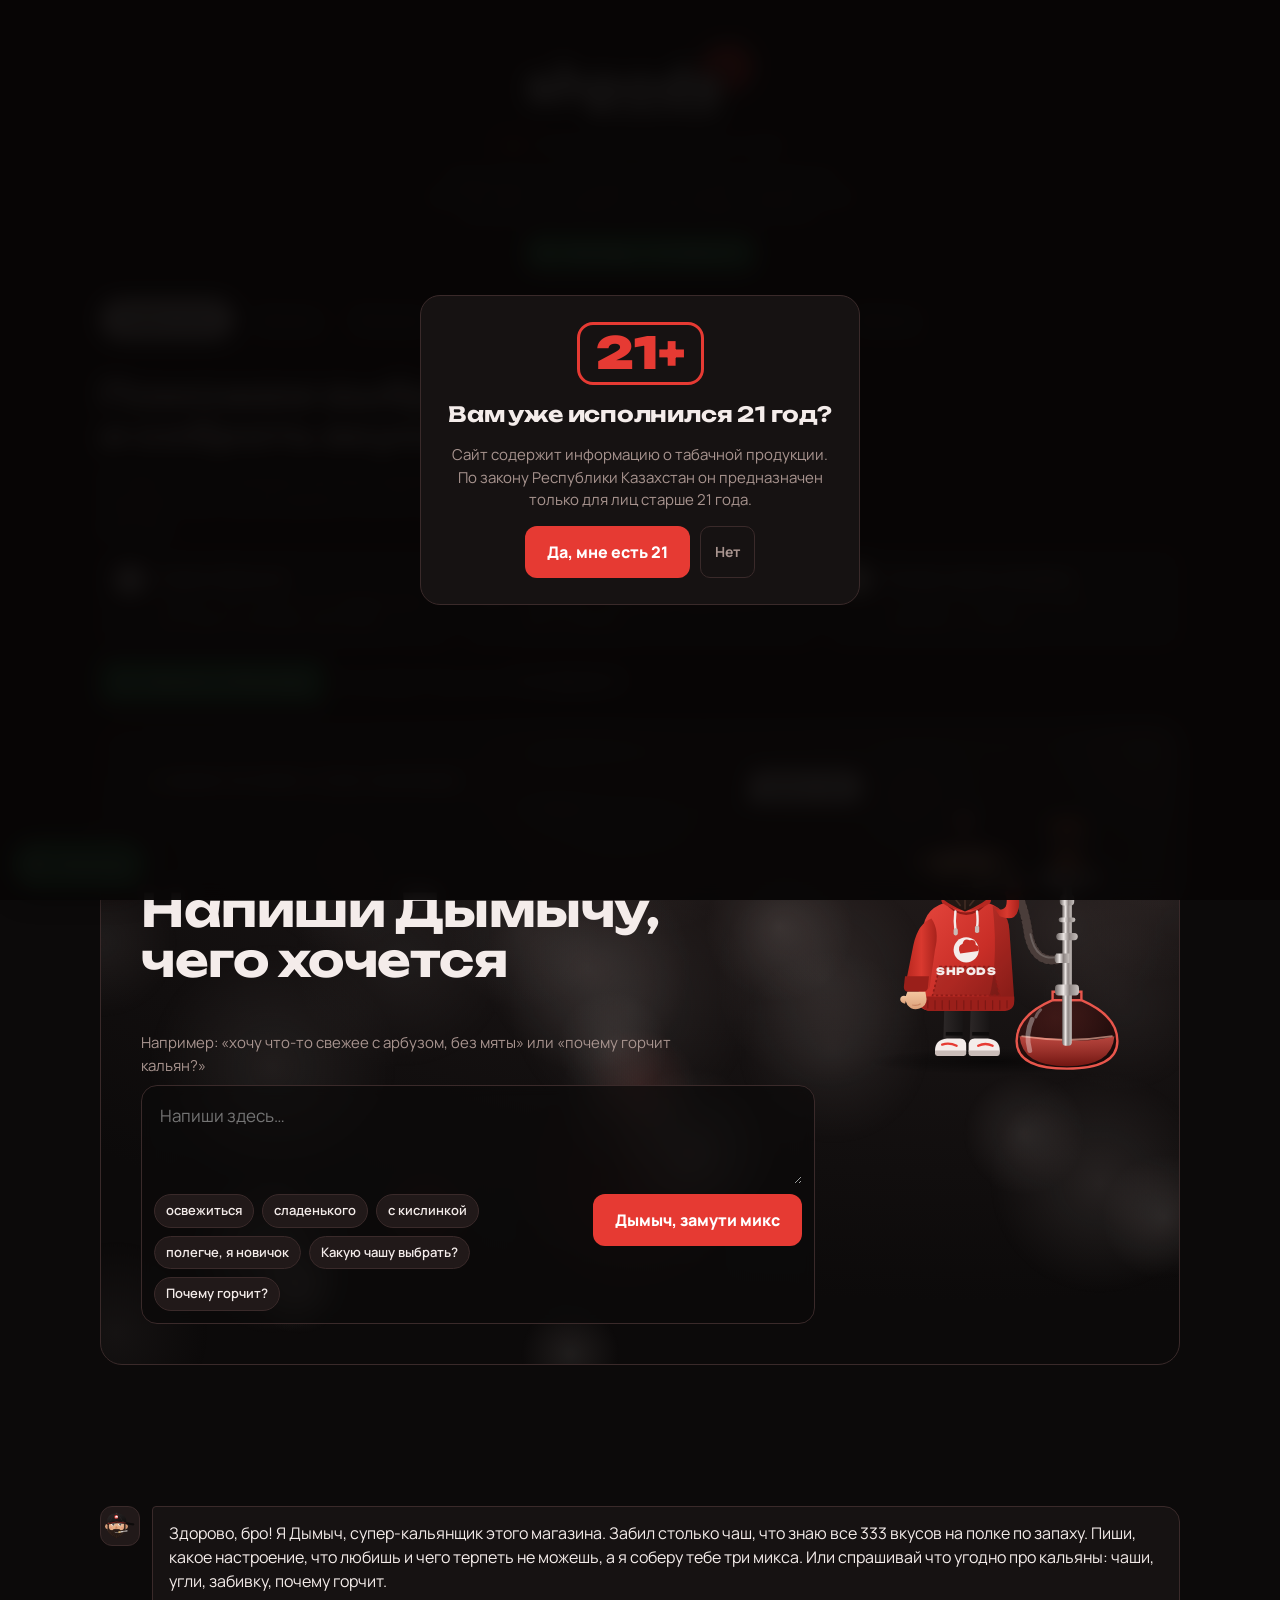
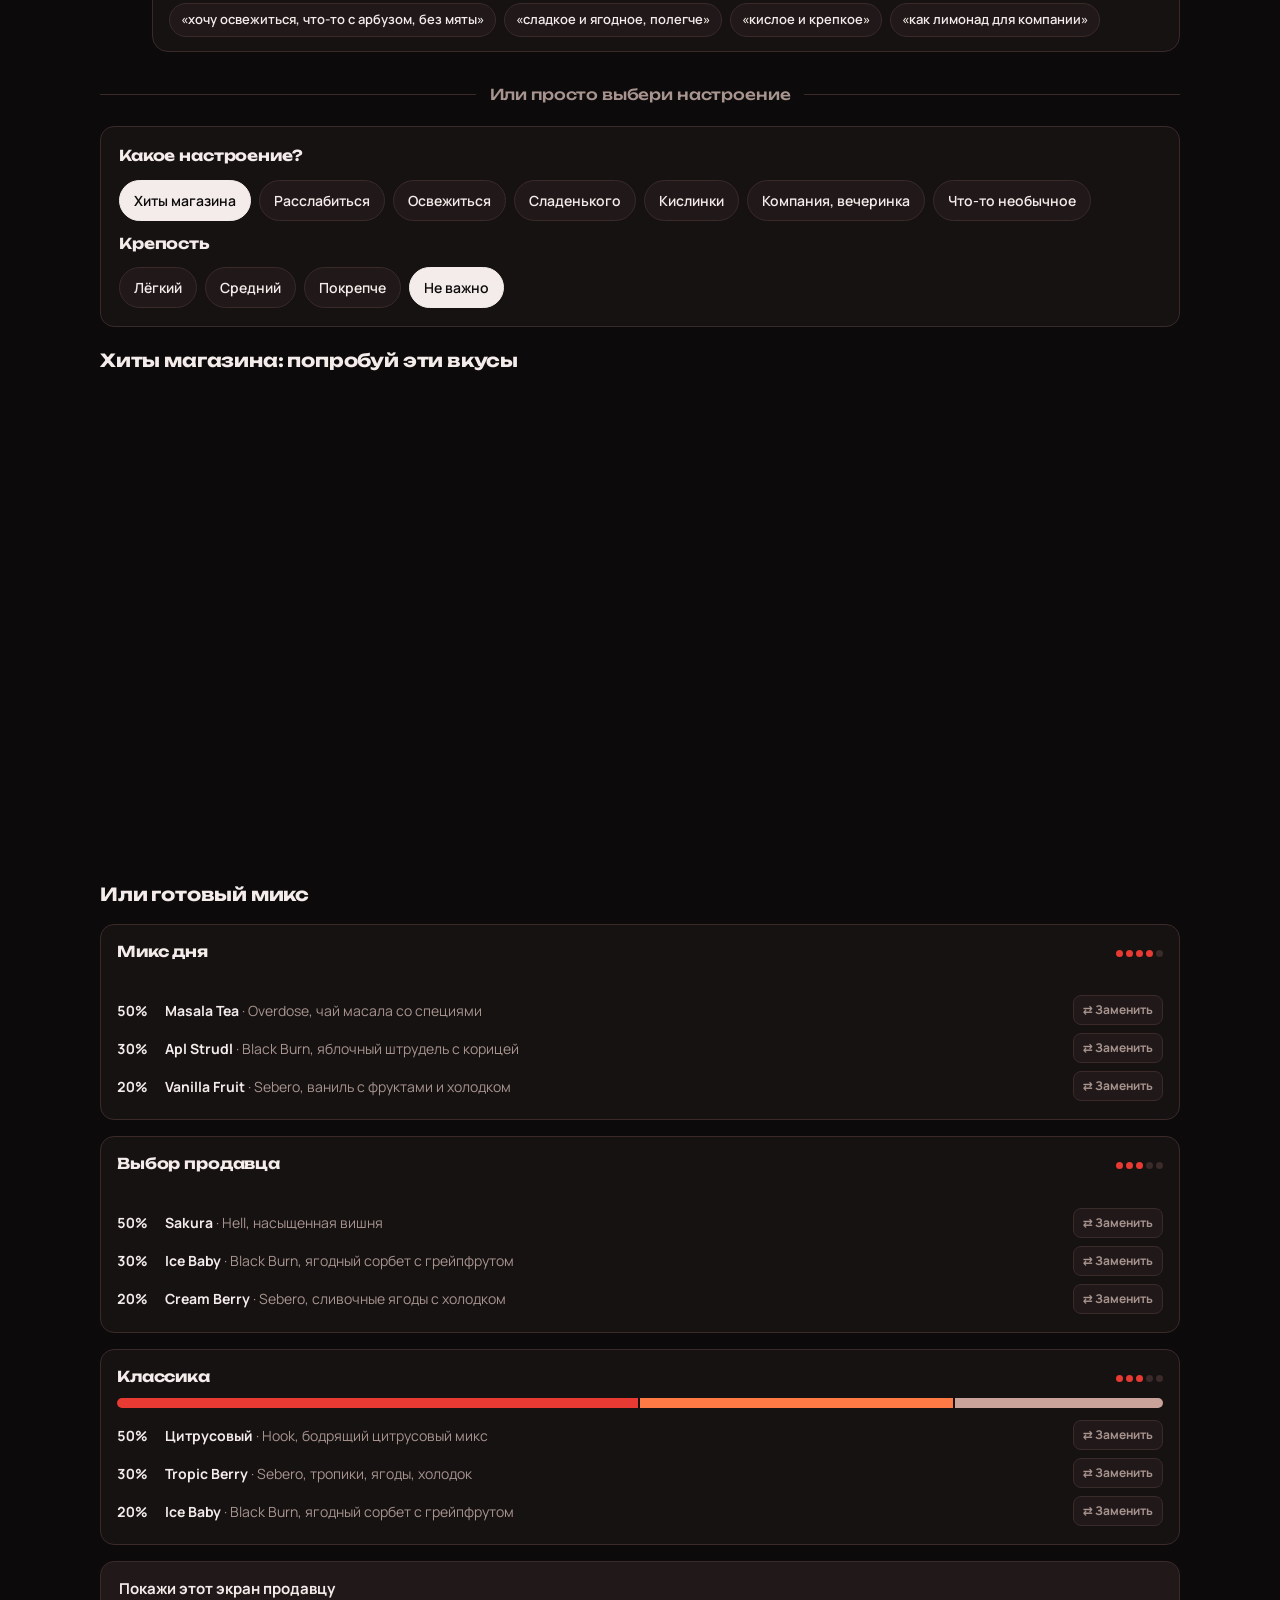
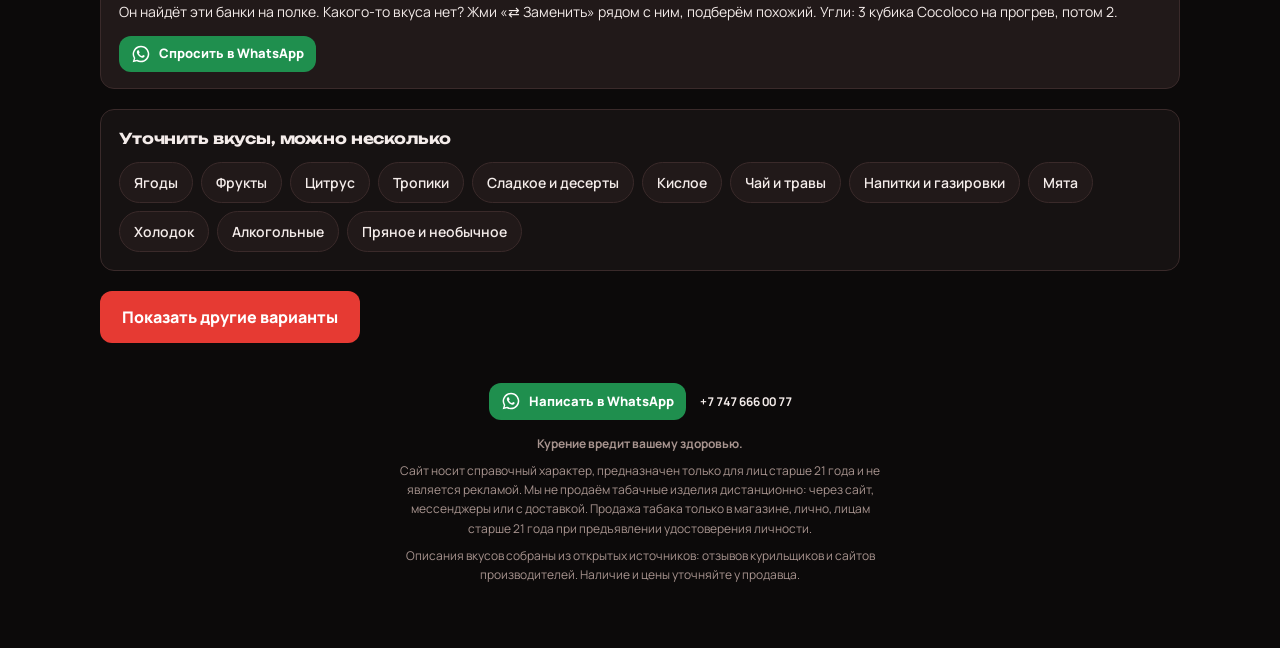
==== commit cb1ef11d: "Раздел «Кальяны в наличии» и пометка в шапке Co-Authored-By: Claude Opus 5.5 <noreply@anthropic.com>" ====
--- a/index.html
+++ b/index.html
@@ -179,6 +179,21 @@
 }
 #ai-out,#hero,#res{scroll-margin-top:70px}
 @media(max-width:640px){body{padding-bottom:110px}}
+/* Пометка в шапке */
+.infonote{max-width:60ch;margin:0;text-align:center;font-size:12px;line-height:1.45;color:var(--muted)}
+/* Кальяны */
+.hgrid{display:grid;grid-template-columns:repeat(auto-fill,minmax(220px,1fr));gap:12px}
+@media(max-width:640px){.hgrid{grid-template-columns:1fr 1fr;gap:10px}.hbd{padding:10px 12px 12px}.hbd h3{font-size:15px}.hprice{font-size:19px}.hph{aspect-ratio:1/1}}
+.hcard{background:var(--surface);border:1px solid var(--line);border-radius:18px;overflow:hidden;display:flex;flex-direction:column}
+.hph{aspect-ratio:4/5;max-width:100%;background:var(--surface-2);display:grid;place-items:center;overflow:hidden}
+.hph img{width:100%;height:100%;object-fit:cover}
+.hph svg{width:46%;opacity:.35}
+.hbd{padding:14px 16px 16px;display:flex;flex-direction:column;gap:6px;flex:1}
+.hbd h3{font-size:17px}.hbd p{margin:0;color:var(--muted);font-size:14px}
+.hprice{font-family:var(--display);font-weight:900;font-size:24px;font-variant-numeric:tabular-nums}
+.hbd .wa{margin-top:auto;align-self:flex-start}
+.hempty{grid-column:1/-1;background:var(--surface);border:1px dashed var(--line);border-radius:18px;padding:26px;text-align:center;display:flex;flex-direction:column;gap:10px;align-items:center}
+.hempty p{margin:0;color:var(--muted)}
 /* Аренда */
 .rentban{display:flex;gap:18px;align-items:center;text-align:left;width:100%;background:var(--surface);border:1px solid var(--line);border-radius:18px;padding:18px 20px;color:var(--fg);font:inherit;cursor:pointer}
 .rentban:hover{border-color:var(--muted)}
@@ -305,11 +320,13 @@
   <header class="top">
     <img src="[data-uri]" alt="Логотип магазина">
     <div class="age"><b>21+</b>Только для лиц старше 21 года</div>
+    <p class="infonote">Информационный сайт магазина. Не является рекламой. Табачная продукция через сайт не продаётся и не доставляется: продажа только в магазине, лицам старше 21 года по удостоверению личности.</p>
     <a class="wa sm" href="https://wa.me/77476660077?text=%D0%97%D0%B4%D1%80%D0%B0%D0%B2%D1%81%D1%82%D0%B2%D1%83%D0%B9%D1%82%D0%B5!%20%D0%9F%D0%B8%D1%88%D1%83%20%D1%81%20%D1%81%D0%B0%D0%B9%D1%82%D0%B0%20shpods." target="_blank" rel="noopener"><svg viewBox="0 0 24 24" aria-hidden="true"><path fill="currentColor" d="M12 2a10 10 0 0 0-8.6 15.1L2 22l5-1.3A10 10 0 1 0 12 2zm0 18.2c-1.5 0-3-.4-4.3-1.2l-.3-.2-3 .8.8-2.9-.2-.3A8.2 8.2 0 1 1 12 20.2zm4.5-6.1c-.2-.1-1.5-.7-1.7-.8-.2-.1-.4-.1-.6.1l-.8 1c-.1.2-.3.2-.5.1a6.7 6.7 0 0 1-3.3-2.9c-.3-.4.2-.4.7-1.4.1-.2 0-.3 0-.4l-.8-1.8c-.2-.5-.4-.4-.6-.4h-.5c-.2 0-.4.1-.6.3-.2.2-.8.8-.8 2s.8 2.3.9 2.5c.1.2 1.6 2.5 3.9 3.5 1.5.6 2 .7 2.7.6.4-.1 1.4-.6 1.6-1.1.2-.5.2-1 .1-1.1-.1-.2-.2-.2-.4-.3z"/></svg><span>WhatsApp: +7 747 666 00 77</span></a>
   </header>
 
   <nav class="tabs" role="tablist">
     <button role="tab" id="t-pick" aria-selected="true" data-v="pick">Подбор микса</button>
+    <button role="tab" id="t-hook" aria-selected="false" data-v="hook">Кальяны</button>
     <button role="tab" id="t-cat" aria-selected="false" data-v="cat">Все вкусы</button>
     <button role="tab" id="t-rent" aria-selected="false" data-v="rent">Аренда</button>
     <button role="tab" id="t-like" aria-selected="false" data-v="like">Найти похожее</button>
@@ -530,6 +547,13 @@
     <div class="search"><input id="like-q" type="search" placeholder="Например: дыня с холодком" aria-label="Что курил раньше"><button class="cta" id="like-go">Найти</button></div>
     <div class="chips" id="like-ex"></div>
     <div class="results" id="like-res"></div>
+  </section>
+
+  <!-- КАЛЬЯНЫ -->
+  <section class="view" id="v-hook" hidden>
+    <h1 class="lead">Кальяны <em>в наличии</em></h1>
+    <p class="sub">Кальяны и аксессуары, которые сейчас есть в магазине. Понравился? Спроси в WhatsApp, подскажем и отложим.</p>
+    <div class="hgrid" id="hlist"></div>
   </section>
 
   <!-- АРЕНДА -->
@@ -1058,7 +1082,7 @@
 document.addEventListener("keydown",e=>{if(e.key==="Escape")$("#sheet").hidden=true});
 
 // Вкладки
-const VIEWS=["pick","cat","rent","like","bowl","coal","new"];
+const VIEWS=["pick","hook","cat","rent","like","bowl","coal","new"];
 function show(v){VIEWS.forEach(x=>{$("#v-"+x).hidden=x!==v;$("#t-"+x).setAttribute("aria-selected",x===v)});window.scrollTo({top:0});if(typeof floatVis==="function")floatVis()}
 document.querySelectorAll("nav.tabs button").forEach(b=>b.onclick=()=>show(b.dataset.v));
 if(VIEWS.includes(location.hash.slice(1)))show(location.hash.slice(1));
@@ -1115,6 +1139,7 @@
 
 // База знаний Дымыча: k — ключевые слова (корни), g — тема, q — вопрос, a — ответ (абзацы через \n)
 const KB=[
+{g:"hookahlist",k:["какие кальяны","кальяны есть","кальян есть","есть кальян","цена кальян","сколько стоит кальян","кальян купить","купить кальян","модели кальян","кальяны в налич"],q:"Какие кальяны есть в наличии?",a:"Все кальяны, которые сейчас есть в магазине, с фото и ценами смотри во вкладке «Кальяны».\nПонравился какой-то? Жми «Спросить» под ним, ответим в WhatsApp и отложим."},
 {g:"rent",k:["аренд","арендов","напрокат","прокат","выезд","выезж","мероприят","праздник","день рожден","др ","свадьб","вечеринк","мастер","кальянщик на","на дом","привез"],q:"Аренда кальяна и выезд",a:"Да, бро, сдаём кальяны в аренду и выезжаем на мероприятия.\nАренда кальяна стоит 5 000 ₸. Что входит в комплект и на какой срок, уточни в WhatsApp.\nЕсли нужен мастер, он приедет, будет забивать и менять чаши весь вечер. Цена обговаривается отдельно: зависит от гостей, количества кальянов и времени.\nПиши в WhatsApp дату, адрес и сколько кальянов нужно. Обслуживаем только тех, кому есть 21."},
 {g:"bowl",k:["фанел или турк","турка или фанел","турк или фанел","лучше турк","лучше фанел","фанел и турк","турк и фанел","фанел от турк","турк от фанел"],q:"Фанел или турка: что лучше?",a:"Зависит от табака, бро.\nФанел: сироп не стекает в шахту, вкус ровнее, меньше горчит, сессия дольше. Бери под сиропные табаки: Black Burn, Хулиган, Overdose, Hell.\nТурка: греется быстрее и даёт более яркий вкус с первых тяг, но легче перегреть. Бери под чайные смеси (Chabacco, Hook) и лёгкий Sebero.\nЕсли сомневаешься, начни с фанела с калаудом: так сложнее всё испортить."},
 {g:"bowl",k:["чаш","какую чаш","какая чаш"],q:"Какую чашу выбрать?",a:"Чаша решает половину вкуса, бро.\nДля сочных сиропных табаков (Black Burn, Хулиган, Overdose, Hell, NАШ) бери фанел: сироп не стекает в шахту, вкус ровный, почти не горчит.\nДля чайных смесей и лёгкого Sebero подойдёт турка: прогревается быстро и даёт яркий вкус.\nХочешь долгую крепкую сессию на фольге — бери убивашку.\nВсе чаши с картинками есть во вкладке «Чаши»."},
@@ -1364,6 +1389,19 @@
   const g=$("#gate");if(ok){g.hidden=true;return}document.documentElement.style.overflow="hidden";
   $("#gate-yes").onclick=()=>{try{localStorage.setItem("age21","1")}catch(e){}g.hidden=true;document.documentElement.style.overflow="";floatVis()};
   $("#gate-no").onclick=()=>{$("#gate-msg").hidden=false;$("#gate-yes").hidden=true;$("#gate-no").hidden=true}})();
+// Кальяны в наличии: файл hookahs.txt (Название | Цена | фото | Описание), фото в папке foto/
+const WAICON=`<svg viewBox="0 0 24 24" aria-hidden="true"><path fill="currentColor" d="M12 2a10 10 0 0 0-8.6 15.1L2 22l5-1.3A10 10 0 1 0 12 2zm0 18.2c-1.5 0-3-.4-4.3-1.2l-.3-.2-3 .8.8-2.9-.2-.3A8.2 8.2 0 1 1 12 20.2zm4.5-6.1c-.2-.1-1.5-.7-1.7-.8-.2-.1-.4-.1-.6.1l-.8 1c-.1.2-.3.2-.5.1a6.7 6.7 0 0 1-3.3-2.9c-.3-.4.2-.4.7-1.4.1-.2 0-.3 0-.4l-.8-1.8c-.2-.5-.4-.4-.6-.4h-.5c-.2 0-.4.1-.6.3-.2.2-.8.8-.8 2s.8 2.3.9 2.5c.1.2 1.6 2.5 3.9 3.5 1.5.6 2 .7 2.7.6.4-.1 1.4-.6 1.6-1.1.2-.5.2-1 .1-1.1-.1-.2-.2-.2-.4-.3z"/></svg>`;
+const waLink=txt=>"https://wa.me/77476660077?text="+encodeURIComponent(txt);
+const HPH='<svg viewBox="0 0 60 100" aria-hidden="true"><path fill="currentColor" d="M22 6h16l-3 10H25zM18 18h24v4H18zM28 22h4v42h-4zM24 40h12v3H24zM16 64h28l-3 8c8 4 13 10 13 17 0 7-9 10-24 10S6 96 6 89c0-7 5-13 13-17z"/></svg>';
+function priceFmt(p){const n=String(p).replace(/[^\d]/g,"");return n?Number(n).toLocaleString("ru-RU").replace(/,/g," ")+" ₸":esc(p)}
+function renderHooks(lines){const items=lines.map(l=>l.trim()).filter(l=>l&&!l.startsWith("#")).map(l=>l.split("|").map(x=>x.trim())).filter(a=>a[0]);
+  const el=$("#hlist");
+  if(!items.length){el.innerHTML=`<div class="hempty">${HPH}<p>Список кальянов скоро появится. А пока напиши нам, расскажем, что есть в магазине.</p><a class="wa sm" href="${waLink("Здравствуйте! Какие кальяны сейчас есть в наличии?")}" target="_blank" rel="noopener">${WAICON}<span>Спросить, что есть</span></a></div>`;return}
+  el.innerHTML=items.map(([n,pr,ph,ds])=>`<article class="hcard"><div class="hph">${ph?`<img src="foto/${encodeURI(ph)}" alt="${esc(n)}" loading="lazy" onerror="this.replaceWith(document.createRange().createContextualFragment(HPH))">`:HPH}</div>
+    <div class="hbd"><h3>${esc(n)}</h3>${pr?`<div class="hprice">${priceFmt(pr)}</div>`:""}${ds?`<p>${esc(ds)}</p>`:""}
+    <a class="wa sm" href="${waLink("Здравствуйте! Интересует кальян "+n+". Он есть в наличии?")}" target="_blank" rel="noopener">${WAICON}<span>Спросить</span></a></div></article>`).join("")}
+renderHooks([]);
+fetch("hookahs.txt",{cache:"no-store"}).then(r=>r.ok?r.text():"").then(txt=>{if(txt)renderHooks(txt.split("\n"))}).catch(()=>{});
 // Стоп-лист: встроенный + файл stock.txt рядом с сайтом
 const STOCK_OUT=[];
 applyStock(STOCK_OUT);
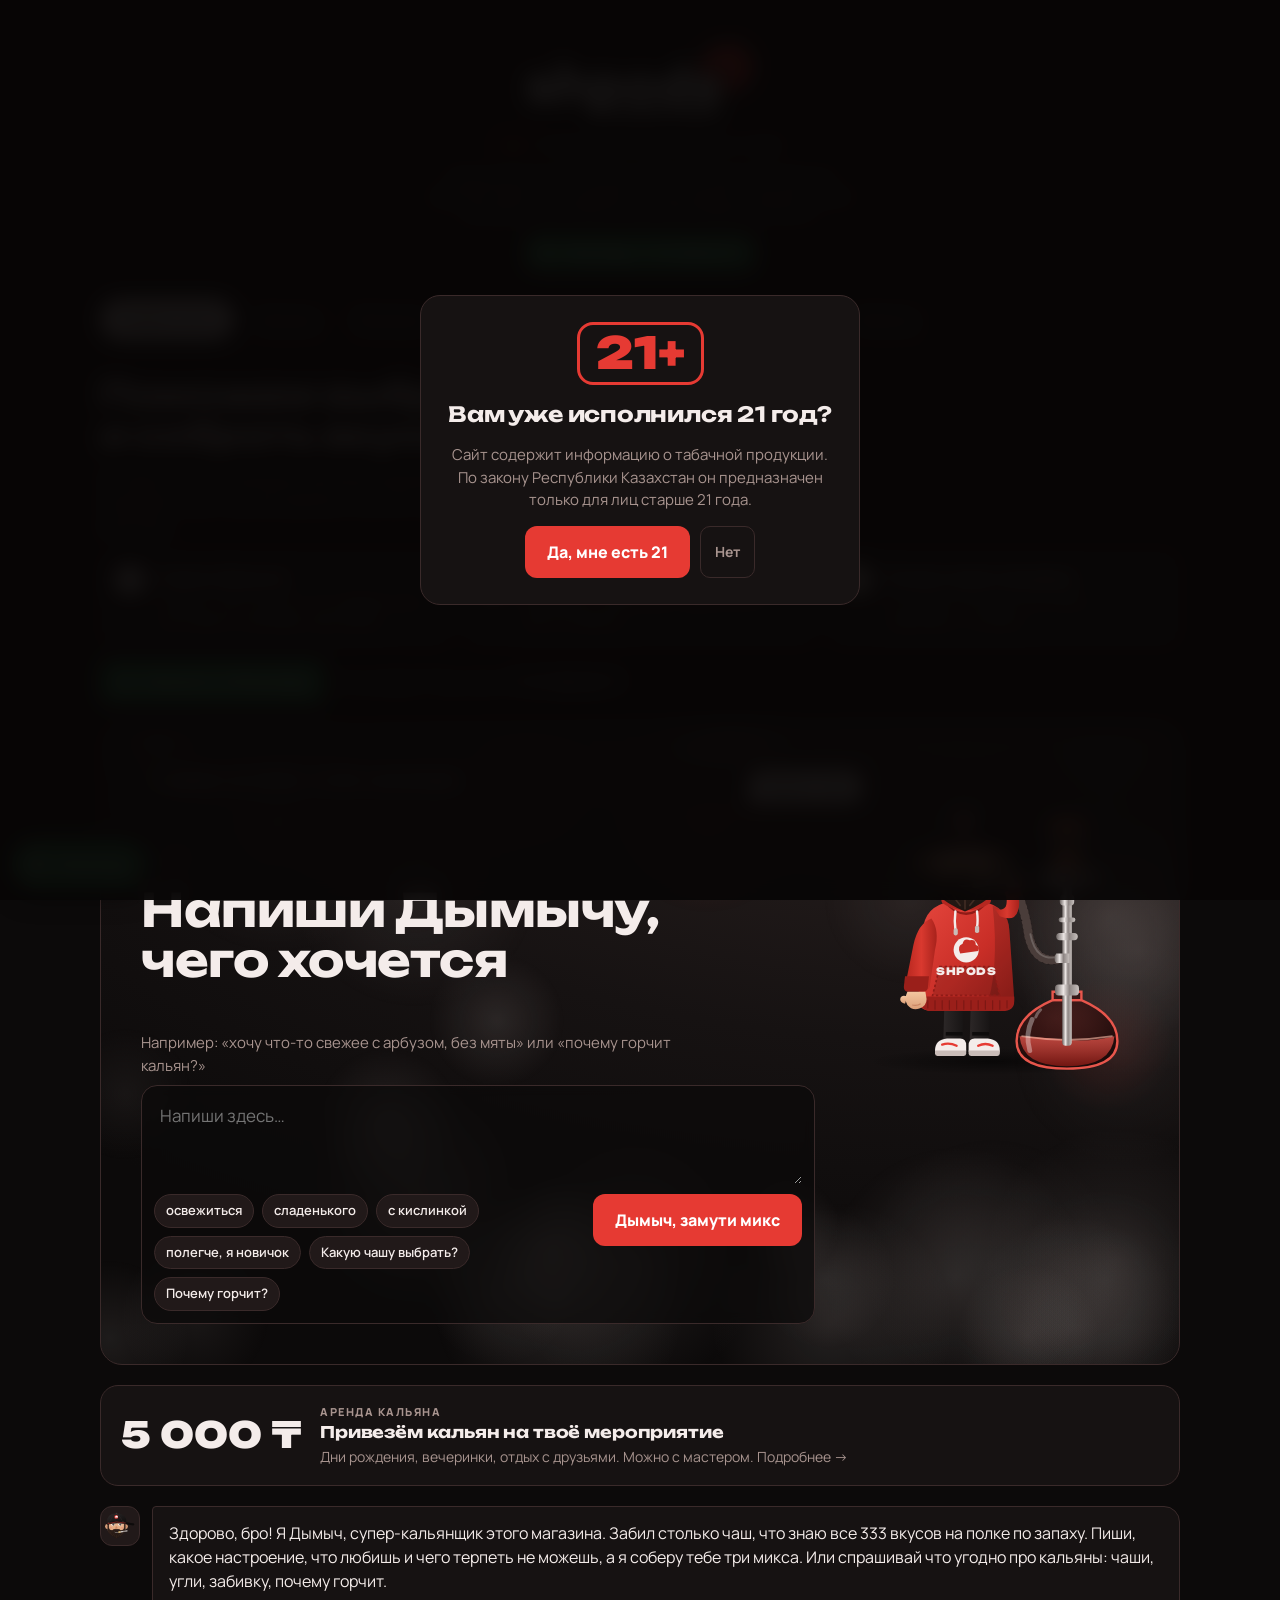
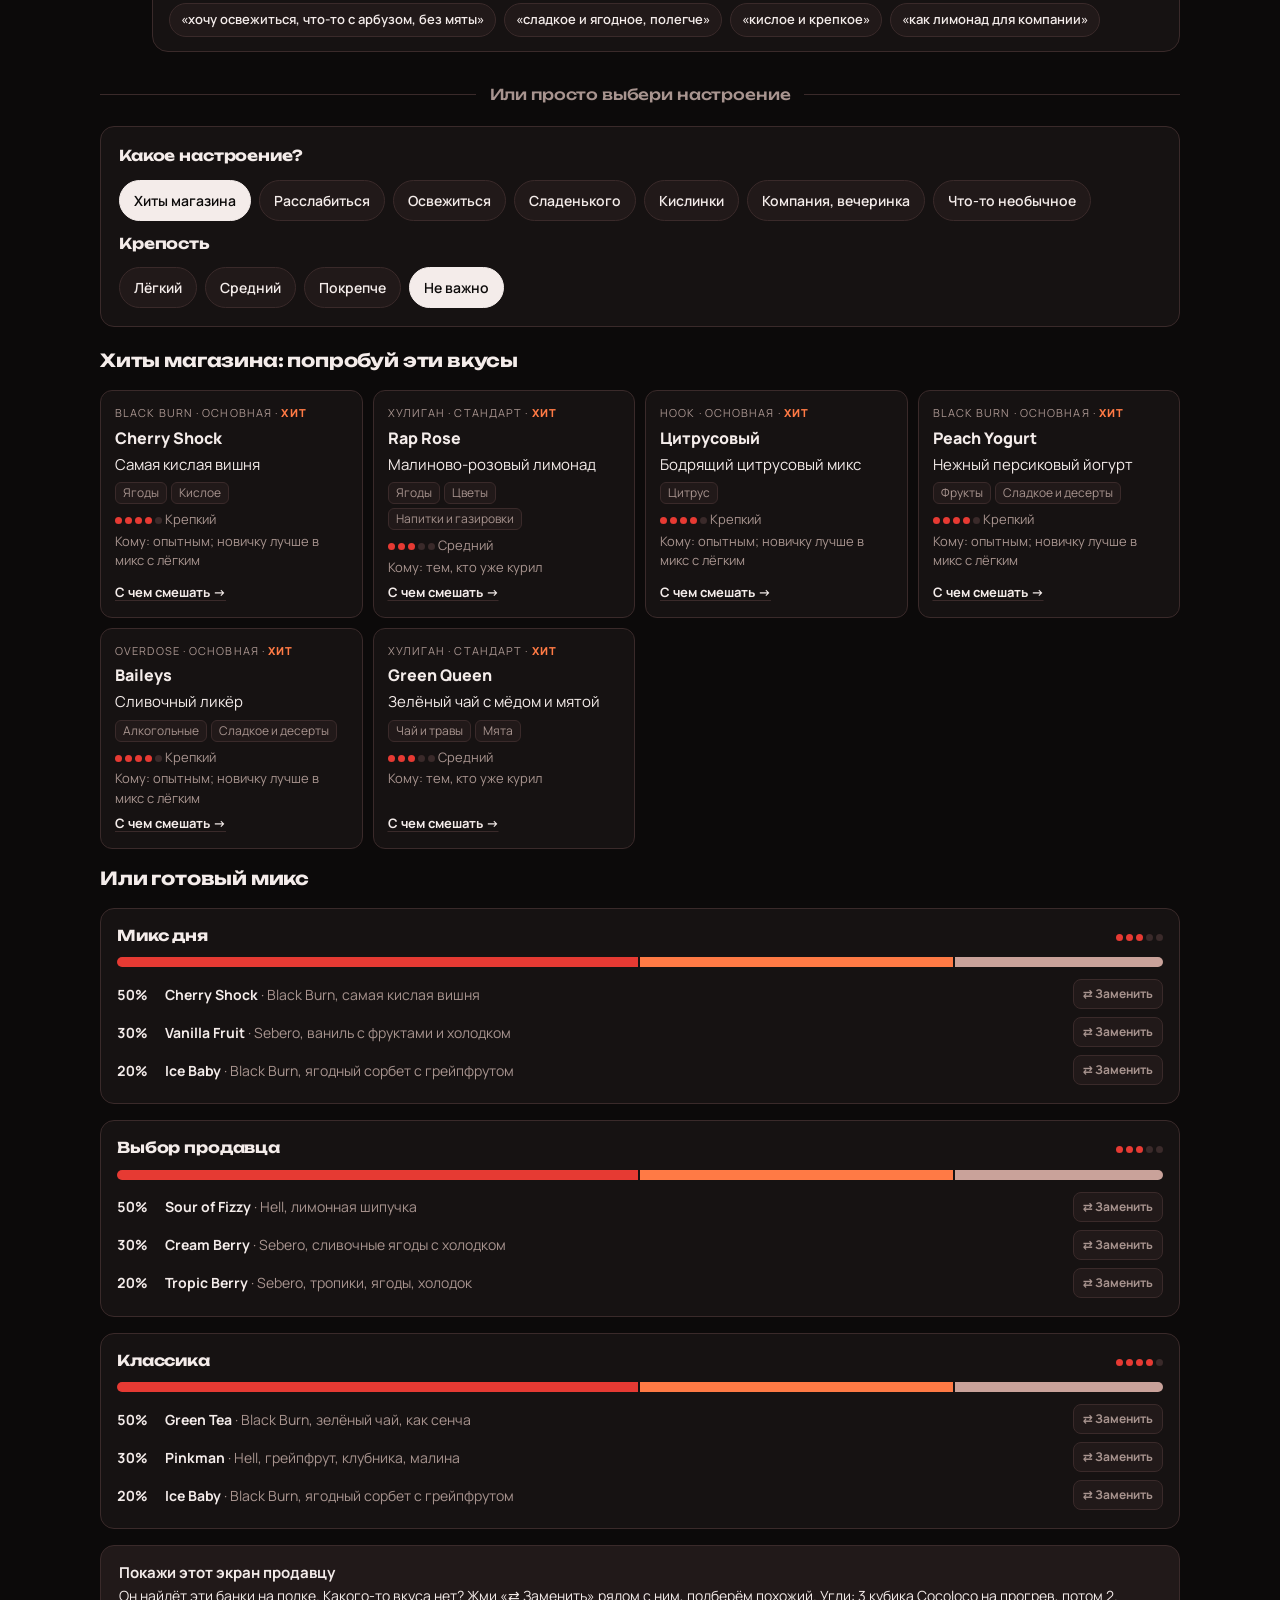
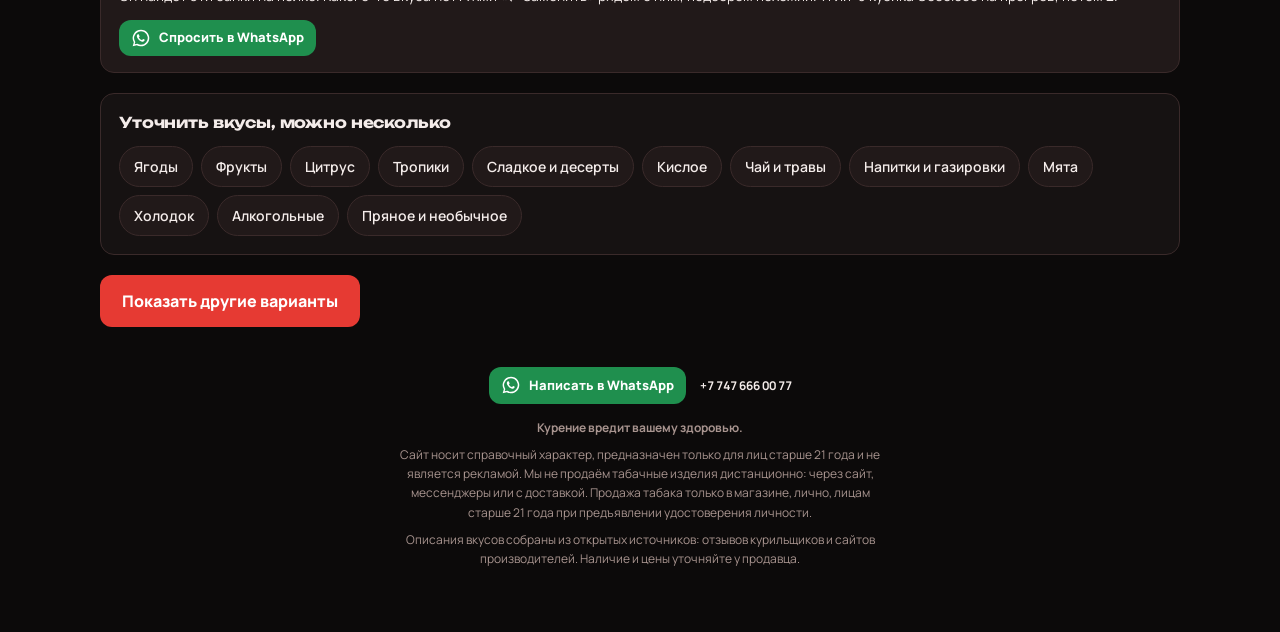
==== commit 46e0f508: "Синхронизация остатков с МоимСкладом Co-Authored-By: Claude Opus 5.5 <noreply@anthropic.com> Claude-" ====
--- a/index.html
+++ b/index.html
@@ -1401,11 +1401,14 @@
     <div class="hbd"><h3>${esc(n)}</h3>${pr?`<div class="hprice">${priceFmt(pr)}</div>`:""}${ds?`<p>${esc(ds)}</p>`:""}
     <a class="wa sm" href="${waLink("Здравствуйте! Интересует кальян "+n+". Он есть в наличии?")}" target="_blank" rel="noopener">${WAICON}<span>Спросить</span></a></div></article>`).join("")}
 renderHooks([]);
-fetch("hookahs.txt",{cache:"no-store"}).then(r=>r.ok?r.text():"").then(txt=>{if(txt)renderHooks(txt.split("\n"))}).catch(()=>{});
+const getTxt=f=>fetch(f,{cache:"no-store"}).then(r=>r.ok?r.text():"").catch(()=>"");
+// ручной список + автоматический из МоегоСклада; ручная строка с тем же названием важнее
+Promise.all([getTxt("hookahs.txt"),getTxt("hookahs-auto.txt")]).then(([a,b])=>{const man=a.split("\n"),seen=new Set(man.map(l=>l.split("|")[0].trim().toLowerCase()).filter(Boolean));
+  const auto=b.split("\n").filter(l=>!seen.has(l.split("|")[0].trim().toLowerCase()));renderHooks(man.concat(auto))});
 // Стоп-лист: встроенный + файл stock.txt рядом с сайтом
 const STOCK_OUT=[];
 applyStock(STOCK_OUT);
-fetch("stock.txt",{cache:"no-store"}).then(r=>r.ok?r.text():"").then(txt=>{if(!txt)return;applyStock(STOCK_OUT.concat(txt.split("\n")));renderCat();run()}).catch(()=>{});
+Promise.all([getTxt("stock.txt"),getTxt("stock-auto.txt")]).then(([a,b])=>{if(!a&&!b)return;applyStock(STOCK_OUT.concat(a.split("\n"),b.split("\n")));renderCat();run()});
 $("#scale").innerHTML=[[2,"Sebero Classic, Chabacco Medium"],[3,"Хулиган, Hell, NАШ White, Sebero Black"],[4,"Black Burn, Overdose, Hook, NАШ Black"]].map(([n,t])=>`<div>${dots(n)}<span>${t}</span></div>`).join("");
 </script>
 </body></html>
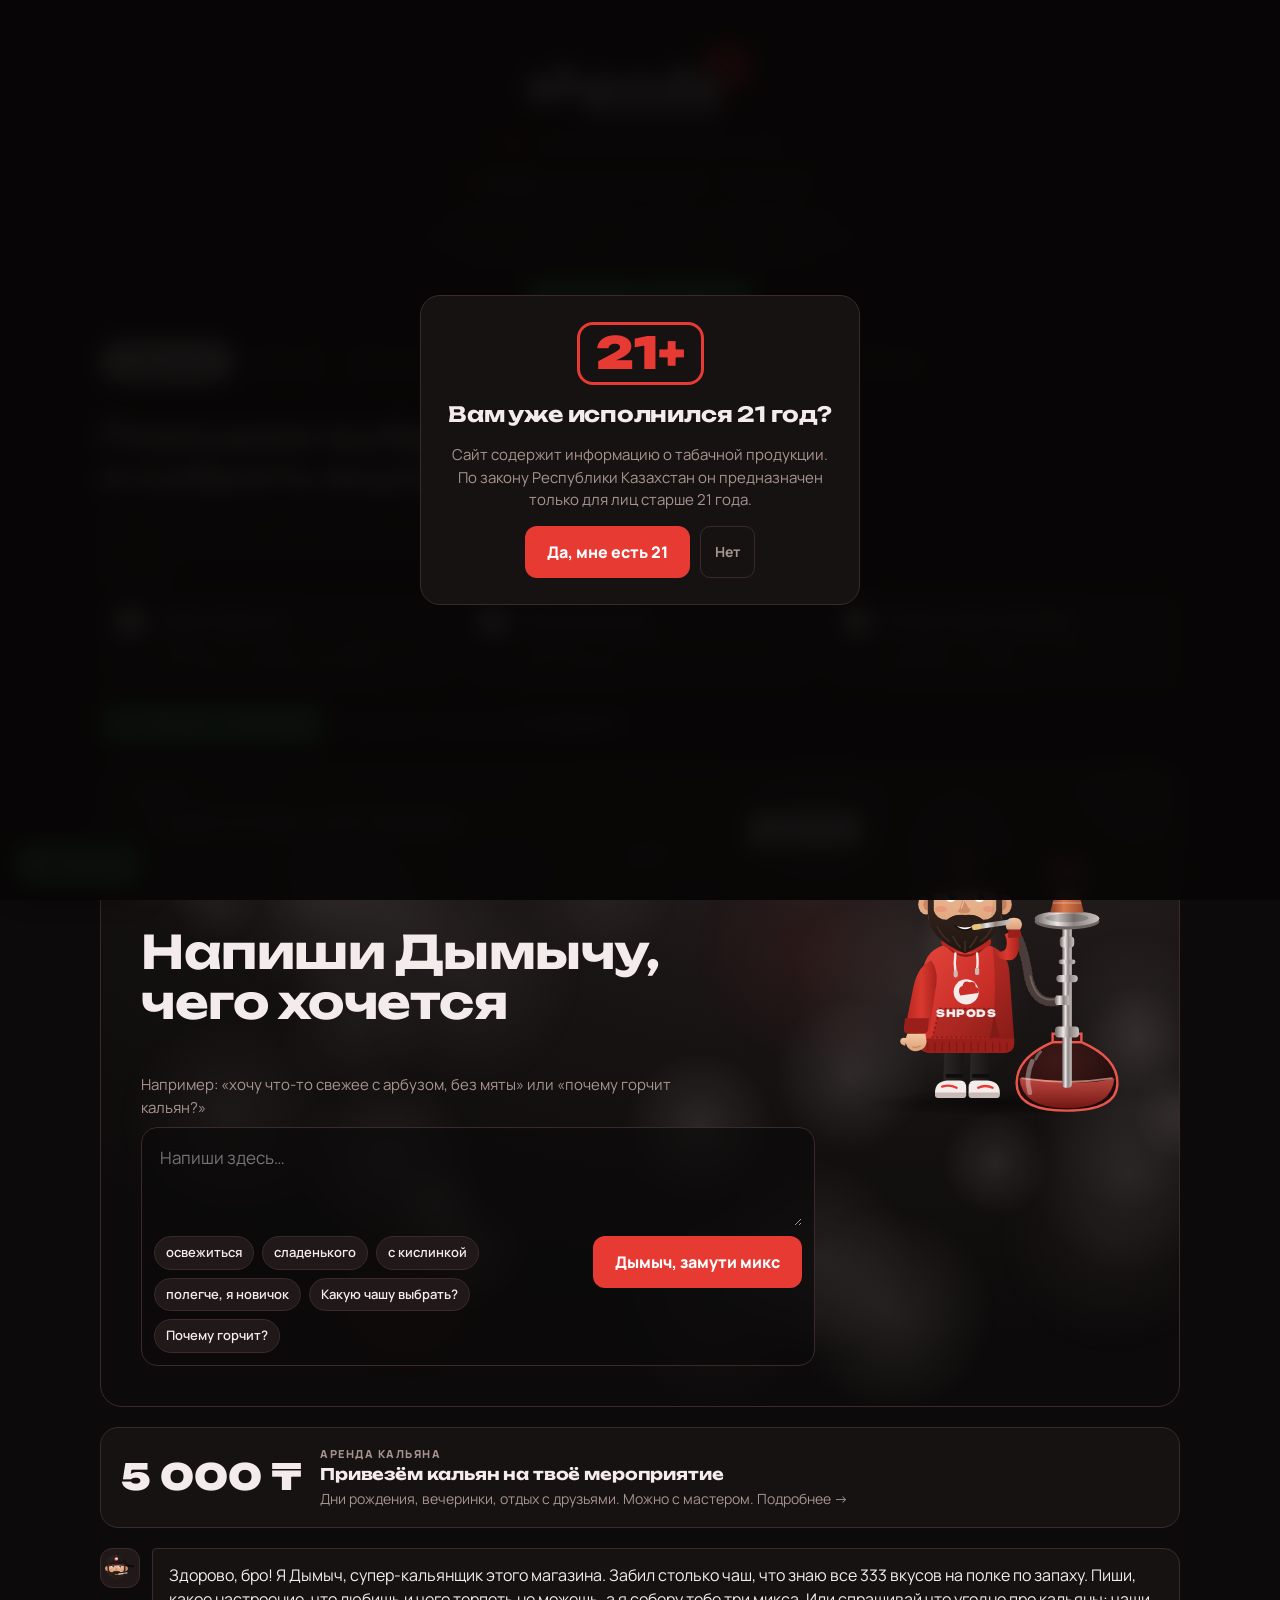
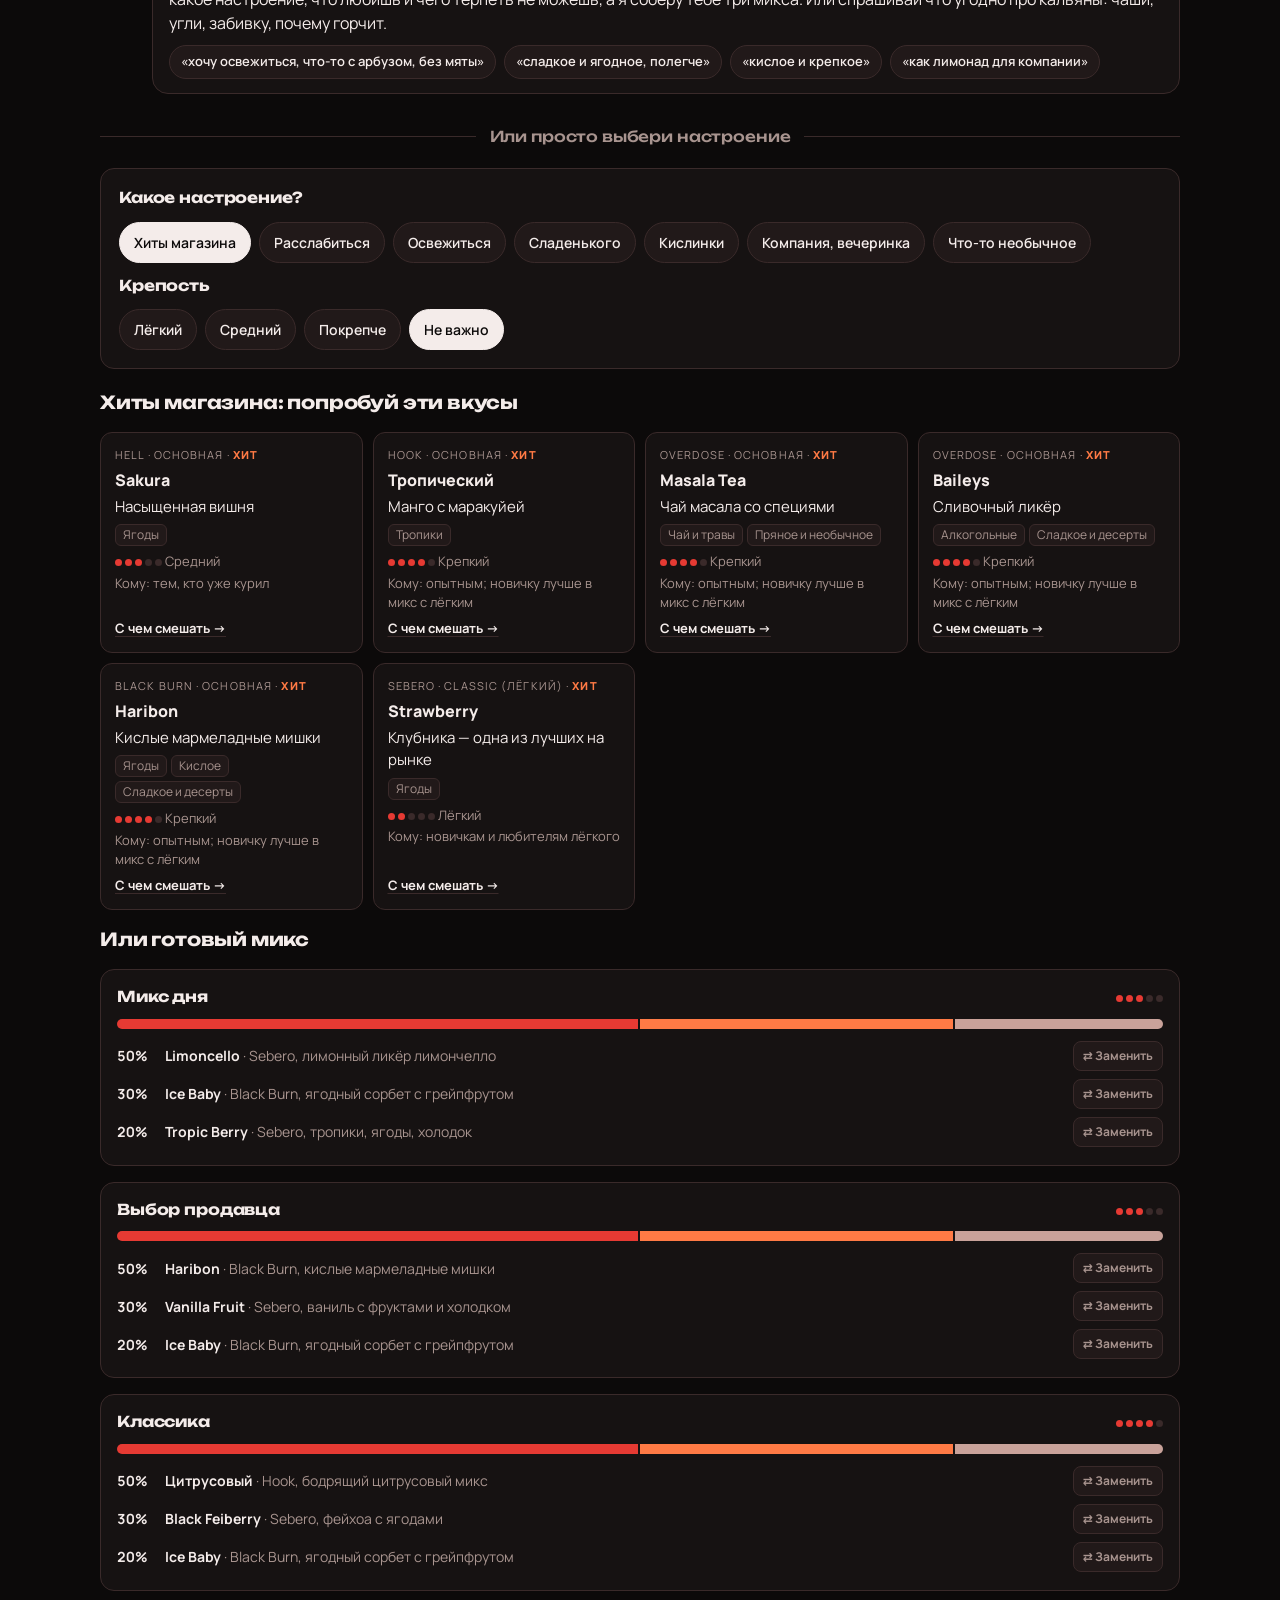
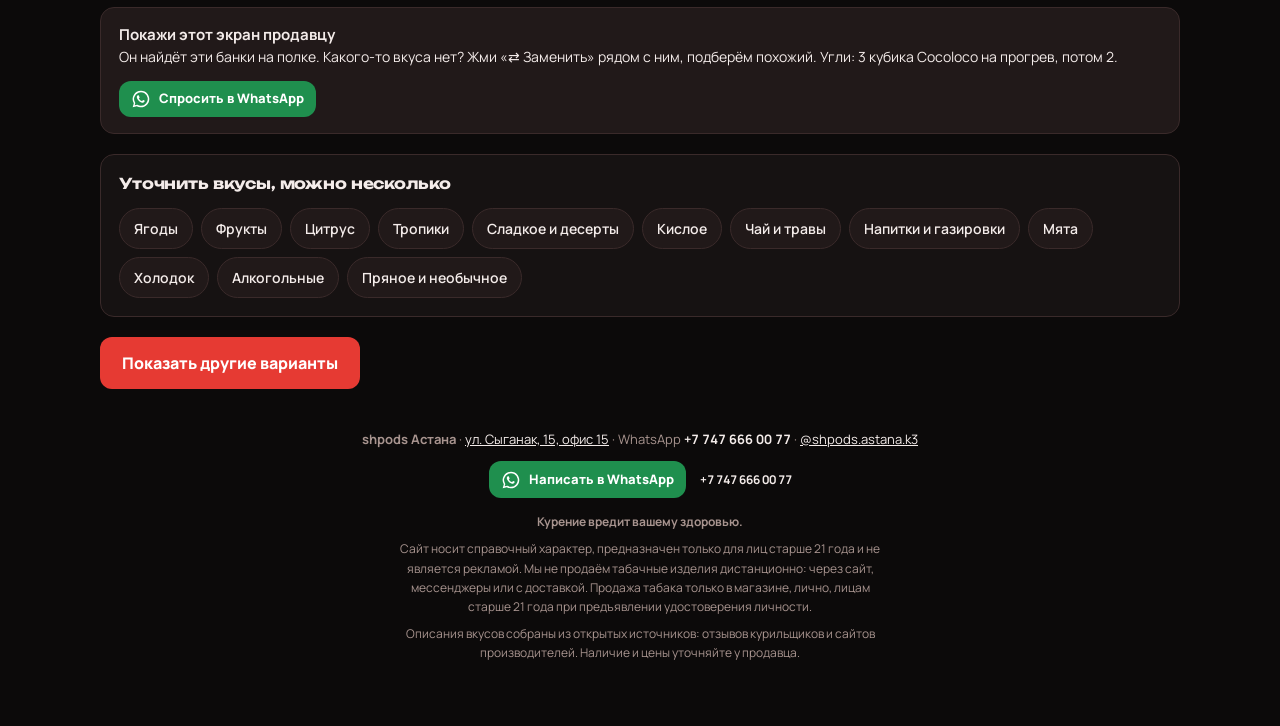
==== commit 473875c2: "Выбор города: Алматы и Астана Co-Authored-By: Claude Opus 5.5 <noreply@anthropic.com> Claude-Session" ====
--- a/index.html
+++ b/index.html
@@ -179,6 +179,15 @@
 }
 #ai-out,#hero,#res{scroll-margin-top:70px}
 @media(max-width:640px){body{padding-bottom:110px}}
+/* Город */
+.citybar{display:flex;flex-wrap:wrap;align-items:center;justify-content:center;gap:6px 10px;font-size:14px}
+.citybar svg{width:16px;height:16px;color:var(--red)}
+#city-name{font-weight:800}
+#city-addr{color:var(--muted);text-decoration:underline;text-decoration-color:var(--line);text-underline-offset:3px}
+.citysw{background:none;border:1px solid var(--line);border-radius:999px;padding:4px 10px;font-size:12px;color:var(--muted);cursor:pointer}
+.citysw:hover{color:var(--fg);border-color:var(--muted)}
+.fcity{margin-bottom:12px;font-size:13px;color:var(--muted)}.fcity a{color:var(--fg)}
+#citygate .gbtns .cta{min-width:140px}
 /* Пометка в шапке */
 .infonote{max-width:60ch;margin:0;text-align:center;font-size:12px;line-height:1.45;color:var(--muted)}
 /* Кальяны */
@@ -320,6 +329,7 @@
   <header class="top">
     <img src="[data-uri]" alt="Логотип магазина">
     <div class="age"><b>21+</b>Только для лиц старше 21 года</div>
+    <div class="citybar" id="citybar"><svg viewBox="0 0 24 24" aria-hidden="true"><path fill="currentColor" d="M12 2a7 7 0 0 0-7 7c0 5 7 13 7 13s7-8 7-13a7 7 0 0 0-7-7zm0 9.5A2.5 2.5 0 1 1 12 6a2.5 2.5 0 0 1 0 5.5z"/></svg><span id="city-name">Город</span><a id="city-addr" href="#" target="_blank" rel="noopener"></a><button class="citysw" id="city-sw">Сменить город</button></div>
     <p class="infonote">Информационный сайт магазина. Не является рекламой. Табачная продукция через сайт не продаётся и не доставляется: продажа только в магазине, лицам старше 21 года по удостоверению личности.</p>
     <a class="wa sm" href="https://wa.me/77476660077?text=%D0%97%D0%B4%D1%80%D0%B0%D0%B2%D1%81%D1%82%D0%B2%D1%83%D0%B9%D1%82%D0%B5!%20%D0%9F%D0%B8%D1%88%D1%83%20%D1%81%20%D1%81%D0%B0%D0%B9%D1%82%D0%B0%20shpods." target="_blank" rel="noopener"><svg viewBox="0 0 24 24" aria-hidden="true"><path fill="currentColor" d="M12 2a10 10 0 0 0-8.6 15.1L2 22l5-1.3A10 10 0 1 0 12 2zm0 18.2c-1.5 0-3-.4-4.3-1.2l-.3-.2-3 .8.8-2.9-.2-.3A8.2 8.2 0 1 1 12 20.2zm4.5-6.1c-.2-.1-1.5-.7-1.7-.8-.2-.1-.4-.1-.6.1l-.8 1c-.1.2-.3.2-.5.1a6.7 6.7 0 0 1-3.3-2.9c-.3-.4.2-.4.7-1.4.1-.2 0-.3 0-.4l-.8-1.8c-.2-.5-.4-.4-.6-.4h-.5c-.2 0-.4.1-.6.3-.2.2-.8.8-.8 2s.8 2.3.9 2.5c.1.2 1.6 2.5 3.9 3.5 1.5.6 2 .7 2.7.6.4-.1 1.4-.6 1.6-1.1.2-.5.2-1 .1-1.1-.1-.2-.2-.2-.4-.3z"/></svg><span>WhatsApp: +7 747 666 00 77</span></a>
   </header>
@@ -632,7 +642,7 @@
     </div>
   </section>
 
-  <footer><div class="wrow wcenter"><a class="wa sm" href="https://wa.me/77476660077?text=%D0%97%D0%B4%D1%80%D0%B0%D0%B2%D1%81%D1%82%D0%B2%D1%83%D0%B9%D1%82%D0%B5!%20%D0%9F%D0%B8%D1%88%D1%83%20%D1%81%20%D1%81%D0%B0%D0%B9%D1%82%D0%B0%20shpods." target="_blank" rel="noopener"><svg viewBox="0 0 24 24" aria-hidden="true"><path fill="currentColor" d="M12 2a10 10 0 0 0-8.6 15.1L2 22l5-1.3A10 10 0 1 0 12 2zm0 18.2c-1.5 0-3-.4-4.3-1.2l-.3-.2-3 .8.8-2.9-.2-.3A8.2 8.2 0 1 1 12 20.2zm4.5-6.1c-.2-.1-1.5-.7-1.7-.8-.2-.1-.4-.1-.6.1l-.8 1c-.1.2-.3.2-.5.1a6.7 6.7 0 0 1-3.3-2.9c-.3-.4.2-.4.7-1.4.1-.2 0-.3 0-.4l-.8-1.8c-.2-.5-.4-.4-.6-.4h-.5c-.2 0-.4.1-.6.3-.2.2-.8.8-.8 2s.8 2.3.9 2.5c.1.2 1.6 2.5 3.9 3.5 1.5.6 2 .7 2.7.6.4-.1 1.4-.6 1.6-1.1.2-.5.2-1 .1-1.1-.1-.2-.2-.2-.4-.3z"/></svg><span>Написать в WhatsApp</span></a><span class="wanum">+7 747 666 00 77</span></div><p><b>Курение вредит вашему здоровью.</b></p><p>Сайт носит справочный характер, предназначен только для лиц старше 21 года и не является рекламой. Мы не продаём табачные изделия дистанционно: через сайт, мессенджеры или с доставкой. Продажа табака только в магазине, лично, лицам старше 21 года при предъявлении удостоверения личности.</p><p>Описания вкусов собраны из открытых источников: отзывов курильщиков и сайтов производителей. Наличие и цены уточняйте у продавца.</p></footer>
+  <footer><div class="fcity" id="fcity"></div><div class="wrow wcenter"><a class="wa sm" href="https://wa.me/77476660077?text=%D0%97%D0%B4%D1%80%D0%B0%D0%B2%D1%81%D1%82%D0%B2%D1%83%D0%B9%D1%82%D0%B5!%20%D0%9F%D0%B8%D1%88%D1%83%20%D1%81%20%D1%81%D0%B0%D0%B9%D1%82%D0%B0%20shpods." target="_blank" rel="noopener"><svg viewBox="0 0 24 24" aria-hidden="true"><path fill="currentColor" d="M12 2a10 10 0 0 0-8.6 15.1L2 22l5-1.3A10 10 0 1 0 12 2zm0 18.2c-1.5 0-3-.4-4.3-1.2l-.3-.2-3 .8.8-2.9-.2-.3A8.2 8.2 0 1 1 12 20.2zm4.5-6.1c-.2-.1-1.5-.7-1.7-.8-.2-.1-.4-.1-.6.1l-.8 1c-.1.2-.3.2-.5.1a6.7 6.7 0 0 1-3.3-2.9c-.3-.4.2-.4.7-1.4.1-.2 0-.3 0-.4l-.8-1.8c-.2-.5-.4-.4-.6-.4h-.5c-.2 0-.4.1-.6.3-.2.2-.8.8-.8 2s.8 2.3.9 2.5c.1.2 1.6 2.5 3.9 3.5 1.5.6 2 .7 2.7.6.4-.1 1.4-.6 1.6-1.1.2-.5.2-1 .1-1.1-.1-.2-.2-.2-.4-.3z"/></svg><span>Написать в WhatsApp</span></a><span class="wanum">+7 747 666 00 77</span></div><p><b>Курение вредит вашему здоровью.</b></p><p>Сайт носит справочный характер, предназначен только для лиц старше 21 года и не является рекламой. Мы не продаём табачные изделия дистанционно: через сайт, мессенджеры или с доставкой. Продажа табака только в магазине, лично, лицам старше 21 года при предъявлении удостоверения личности.</p><p>Описания вкусов собраны из открытых источников: отзывов курильщиков и сайтов производителей. Наличие и цены уточняйте у продавца.</p></footer>
 </div>
 
 <div class="gate" id="gate" role="dialog" aria-modal="true" aria-labelledby="gate-h">
@@ -646,6 +656,10 @@
 </div>
 <a class="wa-fab" href="https://wa.me/77476660077?text=%D0%97%D0%B4%D1%80%D0%B0%D0%B2%D1%81%D1%82%D0%B2%D1%83%D0%B9%D1%82%D0%B5!%20%D0%9F%D0%B8%D1%88%D1%83%20%D1%81%20%D1%81%D0%B0%D0%B9%D1%82%D0%B0%20shpods." target="_blank" rel="noopener" aria-label="Написать в WhatsApp"><svg viewBox="0 0 24 24" aria-hidden="true"><path fill="currentColor" d="M12 2a10 10 0 0 0-8.6 15.1L2 22l5-1.3A10 10 0 1 0 12 2zm0 18.2c-1.5 0-3-.4-4.3-1.2l-.3-.2-3 .8.8-2.9-.2-.3A8.2 8.2 0 1 1 12 20.2zm4.5-6.1c-.2-.1-1.5-.7-1.7-.8-.2-.1-.4-.1-.6.1l-.8 1c-.1.2-.3.2-.5.1a6.7 6.7 0 0 1-3.3-2.9c-.3-.4.2-.4.7-1.4.1-.2 0-.3 0-.4l-.8-1.8c-.2-.5-.4-.4-.6-.4h-.5c-.2 0-.4.1-.6.3-.2.2-.8.8-.8 2s.8 2.3.9 2.5c.1.2 1.6 2.5 3.9 3.5 1.5.6 2 .7 2.7.6.4-.1 1.4-.6 1.6-1.1.2-.5.2-1 .1-1.1-.1-.2-.2-.2-.4-.3z"/></svg><span>WhatsApp</span></a>
 <div class="dym-float off" id="dymf" role="button" tabindex="0" aria-label="Вернуться к Дымычу"><div class="say" id="say2" hidden></div></div>
+<div class="gate" id="citygate" hidden role="dialog" aria-modal="true" aria-labelledby="cg-h">
+  <div class="gbox"><h2 id="cg-h">Ваш город?</h2><p>Покажем адрес и WhatsApp вашего магазина shpods.</p>
+    <div class="gbtns"><button class="cta" data-city="almaty">Алматы</button><button class="cta" data-city="astana">Астана</button></div></div>
+</div>
 <div class="sheet" id="sheet" hidden><div class="panel" id="panel" role="dialog" aria-modal="true"></div></div>
 
 <script>
@@ -1169,7 +1183,7 @@
 {g:"mix",k:["пропорц","как смешать","как миксовать","сочета","как составить"],q:"Как самому составить микс?",a:"Простое правило: основа 50%, второй вкус 30%, акцент 20%.\nОснова — то, что больше всего хочется (например, арбуз). Второй вкус её дополняет (дыня, ягоды). Акцент добавляет характер: мята, холодок, кислинка или цитрус.\nНе смешивай больше трёх вкусов: они начинают «спорить».\nИли напиши мне вкус, и я сам предложу три микса."},
 {g:"time",k:["сколько курится","сколько держ","на сколько хват","сколько времени","как долго"],q:"Сколько курится одна чаша?",a:"В среднем 40–60 минут.\nСиропные табаки (Black Burn, Хулиган) держат вкус дольше, лёгкие (Sebero) быстрее выкуриваются.\nКалауд и фанел продлевают сессию: жар ровнее, табак не прогорает."},
 {g:"health",k:["вред","здоров","безопасн","угарн","беремен","опасн"],q:"Кальян вредный?",a:"Скажу честно, бро: вредный. Кальян не безопаснее сигарет. За сессию ты вдыхаешь много дыма, а угли выделяют угарный газ.\nЕсли куришь, хотя бы проветривай помещение, полностью разжигай угли и не кури каждый день.\nДо 21 года и во время беременности — нельзя совсем. В Казахстане табак продают только с 21 года."},
-{g:"shop",k:["адрес","где вы","где наход","время работ","когда работ","часы работ","доставк","ватсап","вотсап","whatsapp","номер","телефон","контакт","связат","позвонить","написать вам"],q:"Где магазин и как работаете?",a:"Пиши нам в WhatsApp: +7 747 666 00 77. Там подскажут адрес, часы работы и что есть в наличии.\nТабак мы продаём только в магазине, лично и только тем, кому исполнился 21 год, по удостоверению личности."},
+{g:"shop",k:["адрес","где вы","где наход","время работ","когда работ","часы работ","доставк","ватсап","вотсап","whatsapp","номер","телефон","контакт","связат","позвонить","написать вам"],q:"Где магазин и как работаете?",a:"Наш магазин в городе {CITY}: {ADDR}.\nПиши в WhatsApp: {PHONE}, там подскажут, что есть в наличии, и время работы.\nТабак продаём только в магазине, лично и только тем, кому исполнился 21 год, по удостоверению личности."},
 {g:"me",k:["кто ты","ты кто","дымыч","ты бот","как тебя"],q:"Кто ты такой?",a:"Я Дымыч, супер-кальянщик shpods hookah team. Забил столько чаш, что знаю все вкусы на полке по запаху.\nМогу собрать микс под настроение или рассказать что угодно про кальяны: чаши, угли, забивку, почему горчит и как это исправить."}
 ];
 
@@ -1188,7 +1202,7 @@
   for(const e of KB){let s=0;for(const k of e.k){const kk=norm(k);if(new RegExp("[^а-яa-z]"+kk.replace(/[.*+?^${}()|[\]\\]/g,"\\$&")).test(q))s+=kk.includes(" ")?3:2}
     if(s>bs){bs=s;best=e}}return bs>=2?best:null}
 function kbHTML(e){if(e.g==="rent")return kbHTML0(e)+`<div class="wrow" style="margin-top:10px"><a class="wa sm" href="https://wa.me/77476660077?text=%D0%97%D0%B4%D1%80%D0%B0%D0%B2%D1%81%D1%82%D0%B2%D1%83%D0%B9%D1%82%D0%B5%21%20%D0%A5%D0%BE%D1%87%D1%83%20%D0%B0%D1%80%D0%B5%D0%BD%D0%B4%D0%BE%D0%B2%D0%B0%D1%82%D1%8C%20%D0%BA%D0%B0%D0%BB%D1%8C%D1%8F%D0%BD.%20%D0%94%D0%B0%D1%82%D0%B0%3A%20%2C%20%D1%81%D0%BA%D0%BE%D0%BB%D1%8C%D0%BA%D0%BE%20%D0%BA%D0%B0%D0%BB%D1%8C%D1%8F%D0%BD%D0%BE%D0%B2%3A%20%2C%20%D0%BD%D1%83%D0%B6%D0%B5%D0%BD%20%D0%BB%D0%B8%20%D0%BC%D0%B0%D1%81%D1%82%D0%B5%D1%80%3A%20" target="_blank" rel="noopener"><svg viewBox="0 0 24 24" aria-hidden="true"><path fill="currentColor" d="M12 2a10 10 0 0 0-8.6 15.1L2 22l5-1.3A10 10 0 1 0 12 2zm0 18.2c-1.5 0-3-.4-4.3-1.2l-.3-.2-3 .8.8-2.9-.2-.3A8.2 8.2 0 1 1 12 20.2zm4.5-6.1c-.2-.1-1.5-.7-1.7-.8-.2-.1-.4-.1-.6.1l-.8 1c-.1.2-.3.2-.5.1a6.7 6.7 0 0 1-3.3-2.9c-.3-.4.2-.4.7-1.4.1-.2 0-.3 0-.4l-.8-1.8c-.2-.5-.4-.4-.6-.4h-.5c-.2 0-.4.1-.6.3-.2.2-.8.8-.8 2s.8 2.3.9 2.5c.1.2 1.6 2.5 3.9 3.5 1.5.6 2 .7 2.7.6.4-.1 1.4-.6 1.6-1.1.2-.5.2-1 .1-1.1-.1-.2-.2-.2-.4-.3z"/></svg><span>Заказать аренду</span></a></div>`;if(e.g==="shop"&&/WhatsApp/.test(e.a))return kbHTML0(e)+`<div class="wrow" style="margin-top:10px"><a class=\"wa sm\" href=\"https://wa.me/77476660077?text=%D0%97%D0%B4%D1%80%D0%B0%D0%B2%D1%81%D1%82%D0%B2%D1%83%D0%B9%D1%82%D0%B5!%20%D0%9F%D0%B8%D1%88%D1%83%20%D1%81%20%D1%81%D0%B0%D0%B9%D1%82%D0%B0%20shpods.\" target=\"_blank\" rel=\"noopener\"><svg viewBox=\"0 0 24 24\" aria-hidden=\"true\"><path fill=\"currentColor\" d=\"M12 2a10 10 0 0 0-8.6 15.1L2 22l5-1.3A10 10 0 1 0 12 2zm0 18.2c-1.5 0-3-.4-4.3-1.2l-.3-.2-3 .8.8-2.9-.2-.3A8.2 8.2 0 1 1 12 20.2zm4.5-6.1c-.2-.1-1.5-.7-1.7-.8-.2-.1-.4-.1-.6.1l-.8 1c-.1.2-.3.2-.5.1a6.7 6.7 0 0 1-3.3-2.9c-.3-.4.2-.4.7-1.4.1-.2 0-.3 0-.4l-.8-1.8c-.2-.5-.4-.4-.6-.4h-.5c-.2 0-.4.1-.6.3-.2.2-.8.8-.8 2s.8 2.3.9 2.5c.1.2 1.6 2.5 3.9 3.5 1.5.6 2 .7 2.7.6.4-.1 1.4-.6 1.6-1.1.2-.5.2-1 .1-1.1-.1-.2-.2-.2-.4-.3z\"/></svg><span>Написать в WhatsApp</span></a></div>`;return kbHTML0(e)}
-function kbHTML0(e){const rel=KB.filter(x=>x!==e&&x.g===e.g).concat(KB.filter(x=>x.g!==e.g&&x.g!=="me")).slice(0,3);
+function kbHTML0(e0){const e=Object.assign({},e0,{a:e0.a.replace("{CITY}",CITY.name).replace("{ADDR}",CITY.addr).replace("{PHONE}",CITY.phone)});const rel=KB.filter(x=>x!==e&&x.g===e.g).concat(KB.filter(x=>x.g!==e.g&&x.g!=="me")).slice(0,3);
   return`<div class="kbans"><h3>${esc(e.q)}</h3>${e.a.split("\n").map(p=>`<p>${esc(p)}</p>`).join("")}</div><div class="tryq">${rel.map(x=>`<button class="chip sm" data-try="${esc(x.q)}">${esc(x.q)}</button>`).join("")}</div>`}
 
 const TALK=[
@@ -1384,14 +1398,36 @@
 $("#coals").innerHTML=COALS.map(c=>`<article><div class="age">${esc(c.type)}</div><h3>${esc(c.name)}</h3><p>${esc(c.size)}</p><p>${esc(c.text)}</p><p><b style="color:var(--fg)">Как использовать.</b> ${esc(c.use)}</p></article>`).join("");
 document.querySelectorAll("[data-go]").forEach(b=>b.onclick=()=>{if(VIEWS.includes(b.dataset.go)){show(b.dataset.go);return}
   $("#hero").scrollIntoView({behavior:RM?"auto":"smooth",block:"start"});setTimeout(()=>$("#ai-q").focus({preventScroll:true}),RM?0:450)});
+// ===== Города =====
+const CITIES={
+ almaty:{name:"Алматы",addr:"пр. Достык, 296",phone:"+7 700 280 25 78",wa:"77002802578",gis:"https://2gis.kz/almaty/geo/70000001118264134",ig:"shpods.almaty"},
+ astana:{name:"Астана",addr:"ул. Сыганак, 15, офис 15",phone:"+7 747 666 00 77",wa:"77476660077",gis:"https://2gis.kz/astana/geo/70000001084433607",ig:"shpods.astana.k3"}
+};
+let CITY=CITIES.astana,CITYKEY=null;
+(function(){const q=new URLSearchParams(location.search).get("city"),h=location.hash.slice(1);
+  let k=CITIES[q]?q:CITIES[h]?h:null;if(!k){try{k=localStorage.getItem("city")}catch(e){}}
+  if(CITIES[k]){CITYKEY=k;CITY=CITIES[k]}})();
+const PHONES=Object.values(CITIES).map(c=>c.phone),WAS=Object.values(CITIES).map(c=>c.wa);
+function fixContacts(root){if(!root||!root.querySelectorAll)return;
+  root.querySelectorAll('a[href*="wa.me/"]').forEach(a=>{const h=a.getAttribute("href");const nh=h.replace(/wa\.me\/\d+/,"wa.me/"+CITY.wa);if(nh!==h)a.setAttribute("href",nh)});
+  const w=document.createTreeWalker(root,NodeFilter.SHOW_TEXT);let n;while(n=w.nextNode()){for(const p of PHONES)if(p!==CITY.phone&&n.nodeValue.includes(p))n.nodeValue=n.nodeValue.split(p).join(CITY.phone)}}
+function setCity(k){if(!CITIES[k])return;CITYKEY=k;CITY=CITIES[k];try{localStorage.setItem("city",k)}catch(e){}renderCity()}
+function renderCity(){$("#city-name").textContent=CITY.name;const a=$("#city-addr");a.textContent=CITY.addr;a.href=CITY.gis;
+  $("#fcity").innerHTML=`<b>shpods ${esc(CITY.name)}</b> · <a href="${CITY.gis}" target="_blank" rel="noopener">${esc(CITY.addr)}</a> · WhatsApp <span class="wanum">${esc(CITY.phone)}</span> · <a href="https://instagram.com/${CITY.ig}" target="_blank" rel="noopener">@${esc(CITY.ig)}</a>`;
+  fixContacts(document.body)}
+new MutationObserver(ms=>{for(const m of ms)m.addedNodes.forEach(nd=>{if(nd.nodeType===1)fixContacts(nd)})}).observe(document.body,{childList:true,subtree:true});
+function askCity(){const g=$("#citygate");g.hidden=false;document.documentElement.style.overflow="hidden"}
+document.querySelectorAll("[data-city]").forEach(b=>b.onclick=()=>{setCity(b.dataset.city);$("#citygate").hidden=true;document.documentElement.style.overflow=""});
+$("#city-sw").onclick=askCity;
+renderCity();
 // Возрастное окно
 (function(){let ok=false;try{ok=localStorage.getItem("age21")==="1"}catch(e){}
-  const g=$("#gate");if(ok){g.hidden=true;return}document.documentElement.style.overflow="hidden";
-  $("#gate-yes").onclick=()=>{try{localStorage.setItem("age21","1")}catch(e){}g.hidden=true;document.documentElement.style.overflow="";floatVis()};
+  const g=$("#gate");if(ok){g.hidden=true;if(!CITYKEY)askCity();return}document.documentElement.style.overflow="hidden";
+  $("#gate-yes").onclick=()=>{try{localStorage.setItem("age21","1")}catch(e){}g.hidden=true;document.documentElement.style.overflow="";floatVis();if(!CITYKEY)askCity()};
   $("#gate-no").onclick=()=>{$("#gate-msg").hidden=false;$("#gate-yes").hidden=true;$("#gate-no").hidden=true}})();
 // Кальяны в наличии: файл hookahs.txt (Название | Цена | фото | Описание), фото в папке foto/
 const WAICON=`<svg viewBox="0 0 24 24" aria-hidden="true"><path fill="currentColor" d="M12 2a10 10 0 0 0-8.6 15.1L2 22l5-1.3A10 10 0 1 0 12 2zm0 18.2c-1.5 0-3-.4-4.3-1.2l-.3-.2-3 .8.8-2.9-.2-.3A8.2 8.2 0 1 1 12 20.2zm4.5-6.1c-.2-.1-1.5-.7-1.7-.8-.2-.1-.4-.1-.6.1l-.8 1c-.1.2-.3.2-.5.1a6.7 6.7 0 0 1-3.3-2.9c-.3-.4.2-.4.7-1.4.1-.2 0-.3 0-.4l-.8-1.8c-.2-.5-.4-.4-.6-.4h-.5c-.2 0-.4.1-.6.3-.2.2-.8.8-.8 2s.8 2.3.9 2.5c.1.2 1.6 2.5 3.9 3.5 1.5.6 2 .7 2.7.6.4-.1 1.4-.6 1.6-1.1.2-.5.2-1 .1-1.1-.1-.2-.2-.2-.4-.3z"/></svg>`;
-const waLink=txt=>"https://wa.me/77476660077?text="+encodeURIComponent(txt);
+const waLink=txt=>"https://wa.me/"+CITY.wa+"?text="+encodeURIComponent(txt);
 const HPH='<svg viewBox="0 0 60 100" aria-hidden="true"><path fill="currentColor" d="M22 6h16l-3 10H25zM18 18h24v4H18zM28 22h4v42h-4zM24 40h12v3H24zM16 64h28l-3 8c8 4 13 10 13 17 0 7-9 10-24 10S6 96 6 89c0-7 5-13 13-17z"/></svg>';
 function priceFmt(p){const n=String(p).replace(/[^\d]/g,"");return n?Number(n).toLocaleString("ru-RU").replace(/,/g," ")+" ₸":esc(p)}
 function renderHooks(lines){const items=lines.map(l=>l.trim()).filter(l=>l&&!l.startsWith("#")).map(l=>l.split("|").map(x=>x.trim())).filter(a=>a[0]);
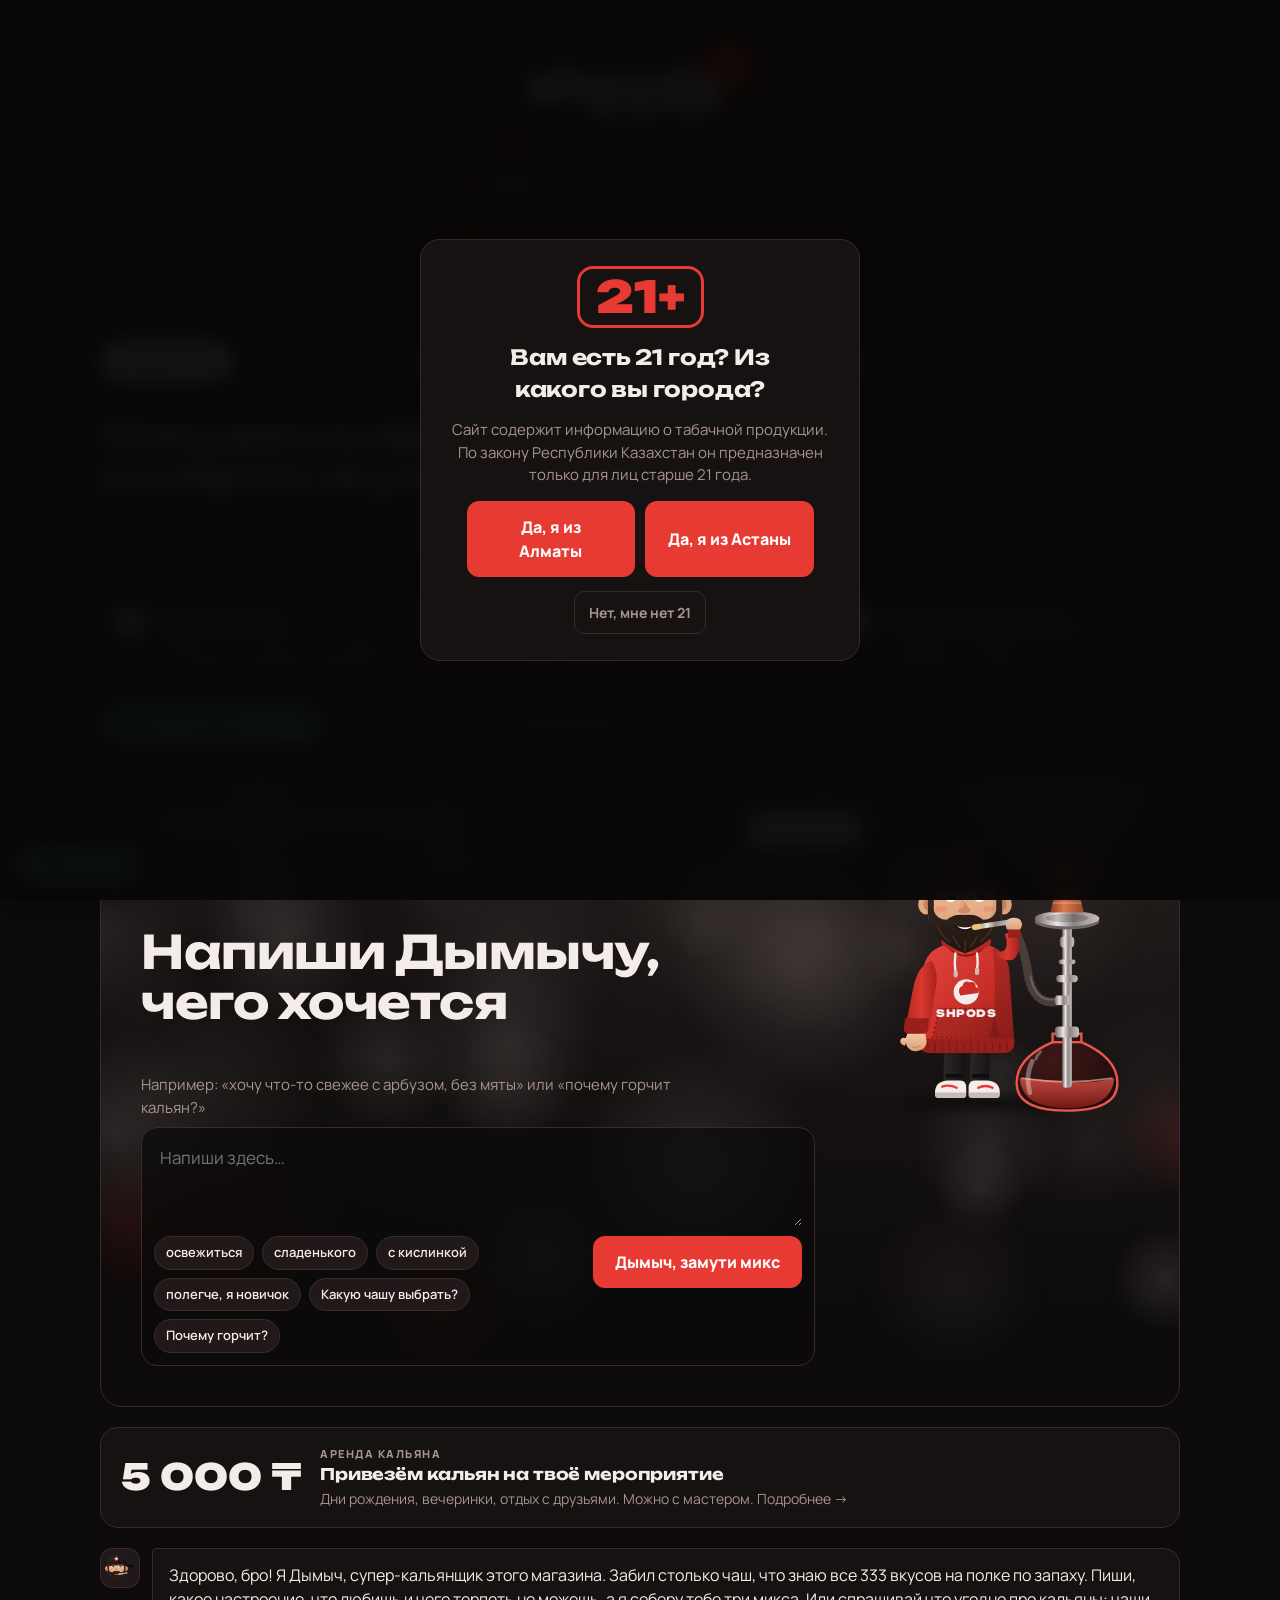
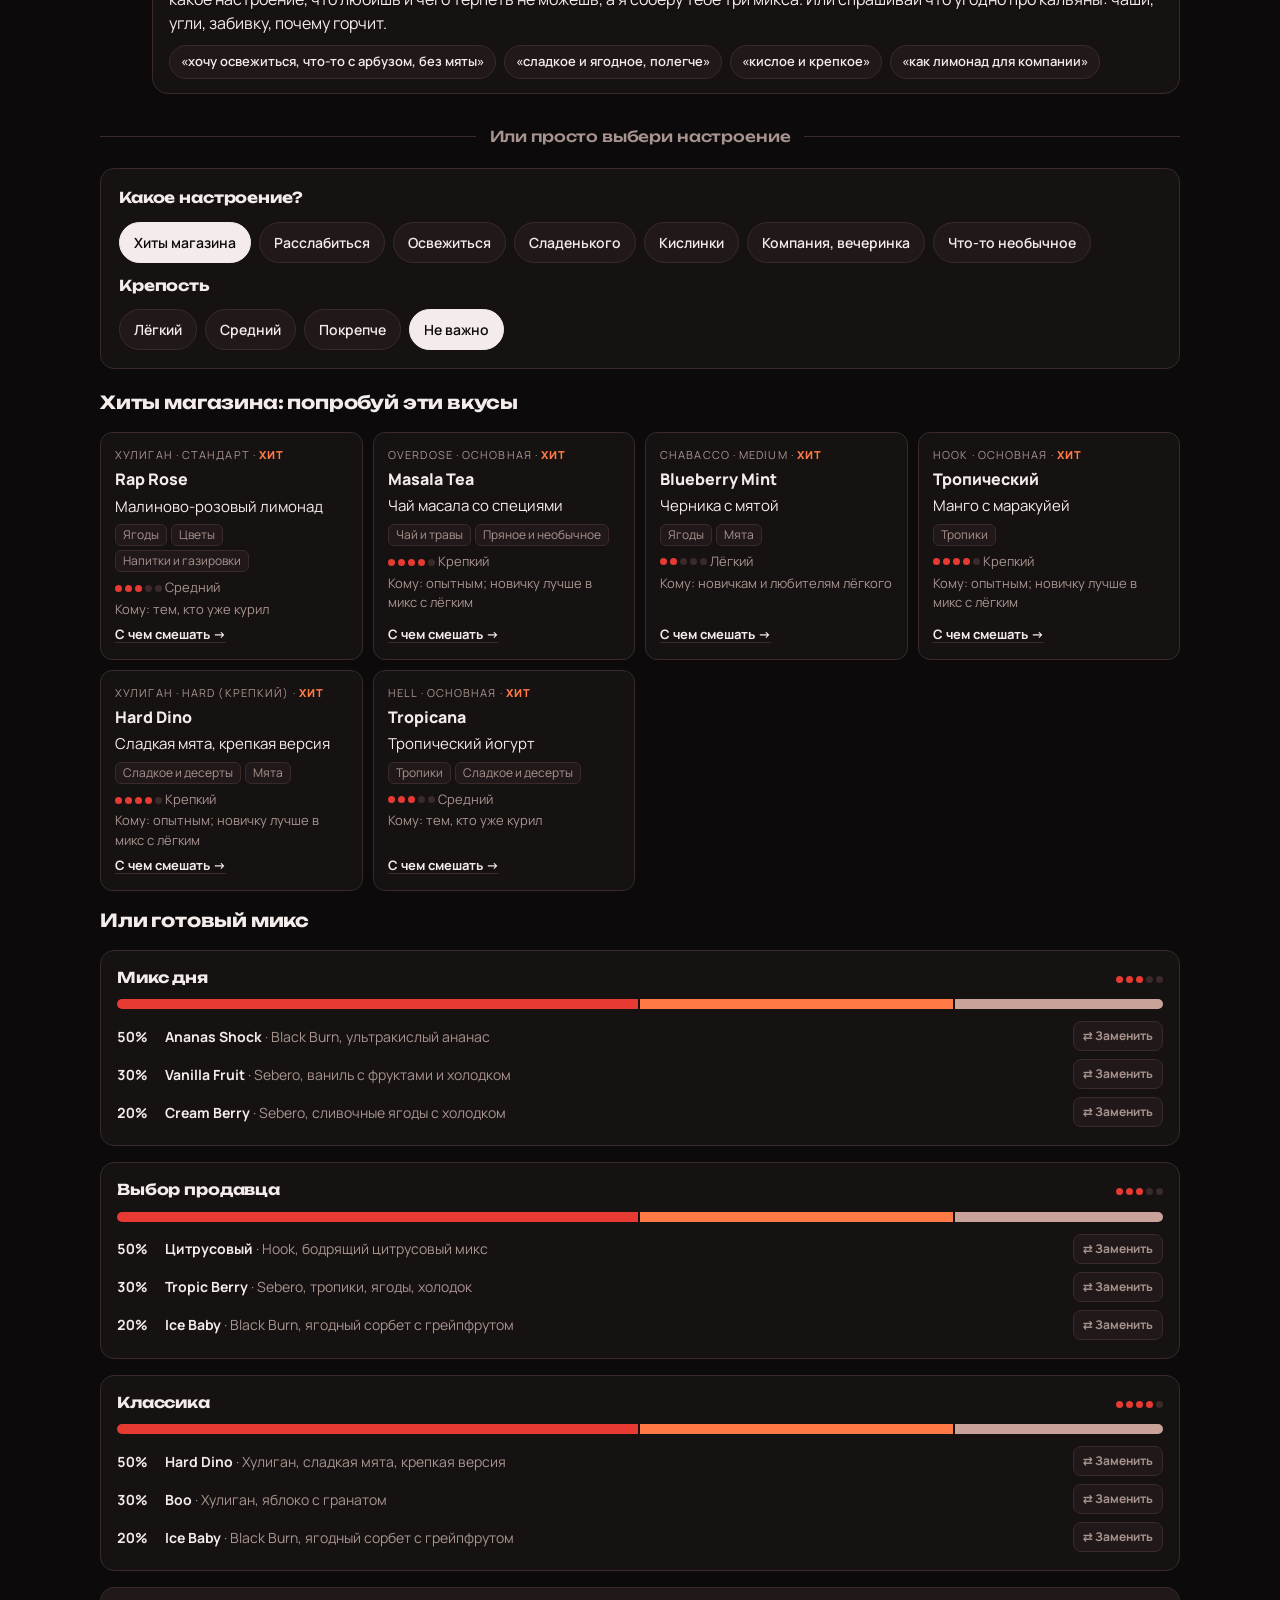
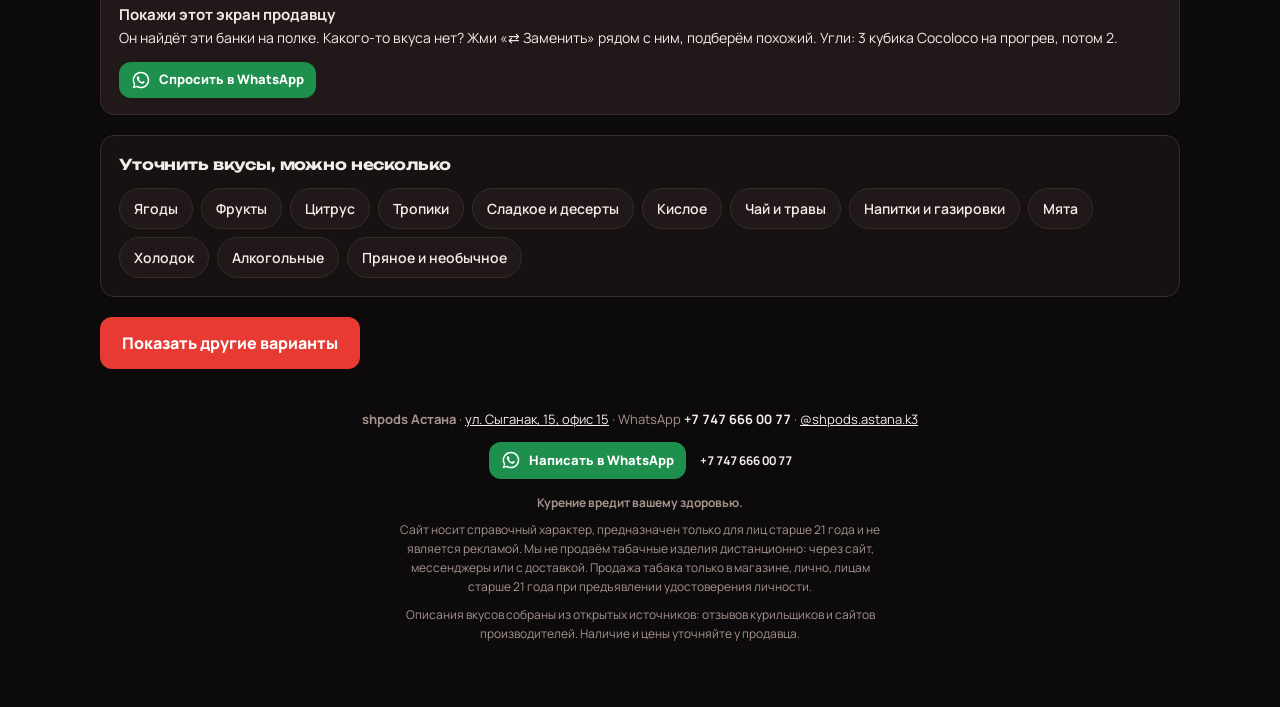
==== commit 177f6bd5: "Одно окно на входе: возраст и город Co-Authored-By: Claude Opus 5.5 <noreply@anthropic.com> Claude-S" ====
--- a/index.html
+++ b/index.html
@@ -160,7 +160,8 @@
 .gbox{max-width:440px;background:var(--surface);border:1px solid var(--line);border-radius:20px;padding:26px;display:flex;flex-direction:column;gap:14px;text-align:center;align-items:center}
 .g21{font-family:var(--display);font-weight:900;font-size:44px;color:var(--red);border:3px solid var(--red);border-radius:16px;padding:4px 16px;line-height:1.1}
 .gbox h2{font-size:21px}.gbox p{margin:0;color:var(--muted);font-size:15px}
-.gbtns{display:flex;gap:10px;flex-wrap:wrap;justify-content:center}.gbtns .cta{align-self:auto}
+.gbtns{display:flex;gap:10px;flex-wrap:wrap;justify-content:center}
+#gate-cities .cta{flex:1 1 160px}.gbtns .cta{align-self:auto}
 .gno{color:var(--fg)!important;font-weight:700}
 footer p{margin:0 0 8px;max-width:70ch;margin-inline:auto}
 /* Кальян Дымыча и мини-Дымыч */
@@ -650,7 +651,8 @@
     <div class="g21">21+</div>
     <h2 id="gate-h">Вам уже исполнился 21 год?</h2>
     <p>Сайт содержит информацию о табачной продукции. По закону Республики Казахстан он предназначен только для лиц старше 21 года.</p>
-    <div class="gbtns"><button class="cta" id="gate-yes">Да, мне есть 21</button><button class="ghost" id="gate-no">Нет</button></div>
+    <div class="gbtns" id="gate-cities"><button class="cta" data-gcity="almaty">Да, я из Алматы</button><button class="cta" data-gcity="astana">Да, я из Астаны</button></div>
+    <div class="gbtns"><button class="cta" id="gate-yes">Да, мне есть 21</button><button class="ghost" id="gate-no">Нет, мне нет 21</button></div>
     <p class="gno" id="gate-msg" hidden>Извини, бро, сайт только для тех, кому есть 21. Приходи позже!</p>
   </div>
 </div>
@@ -1423,8 +1425,12 @@
 // Возрастное окно
 (function(){let ok=false;try{ok=localStorage.getItem("age21")==="1"}catch(e){}
   const g=$("#gate");if(ok){g.hidden=true;if(!CITYKEY)askCity();return}document.documentElement.style.overflow="hidden";
-  $("#gate-yes").onclick=()=>{try{localStorage.setItem("age21","1")}catch(e){}g.hidden=true;document.documentElement.style.overflow="";floatVis();if(!CITYKEY)askCity()};
-  $("#gate-no").onclick=()=>{$("#gate-msg").hidden=false;$("#gate-yes").hidden=true;$("#gate-no").hidden=true}})();
+  // город не известен — спрашиваем возраст и город одним окном
+  if(!CITYKEY){$("#gate-yes").hidden=true;$("#gate-h").textContent="Вам есть 21 год? Из какого вы города?"}else $("#gate-cities").hidden=true;
+  const pass=()=>{try{localStorage.setItem("age21","1")}catch(e){}g.hidden=true;document.documentElement.style.overflow="";floatVis()};
+  document.querySelectorAll("[data-gcity]").forEach(b=>b.onclick=()=>{setCity(b.dataset.gcity);pass()});
+  $("#gate-yes").onclick=()=>{pass();if(!CITYKEY)askCity()};
+  $("#gate-no").onclick=()=>{$("#gate-msg").hidden=false;g.querySelectorAll(".gbtns").forEach(x=>x.hidden=true)}})();
 // Кальяны в наличии: файл hookahs.txt (Название | Цена | фото | Описание), фото в папке foto/
 const WAICON=`<svg viewBox="0 0 24 24" aria-hidden="true"><path fill="currentColor" d="M12 2a10 10 0 0 0-8.6 15.1L2 22l5-1.3A10 10 0 1 0 12 2zm0 18.2c-1.5 0-3-.4-4.3-1.2l-.3-.2-3 .8.8-2.9-.2-.3A8.2 8.2 0 1 1 12 20.2zm4.5-6.1c-.2-.1-1.5-.7-1.7-.8-.2-.1-.4-.1-.6.1l-.8 1c-.1.2-.3.2-.5.1a6.7 6.7 0 0 1-3.3-2.9c-.3-.4.2-.4.7-1.4.1-.2 0-.3 0-.4l-.8-1.8c-.2-.5-.4-.4-.6-.4h-.5c-.2 0-.4.1-.6.3-.2.2-.8.8-.8 2s.8 2.3.9 2.5c.1.2 1.6 2.5 3.9 3.5 1.5.6 2 .7 2.7.6.4-.1 1.4-.6 1.6-1.1.2-.5.2-1 .1-1.1-.1-.2-.2-.2-.4-.3z"/></svg>`;
 const waLink=txt=>"https://wa.me/"+CITY.wa+"?text="+encodeURIComponent(txt);
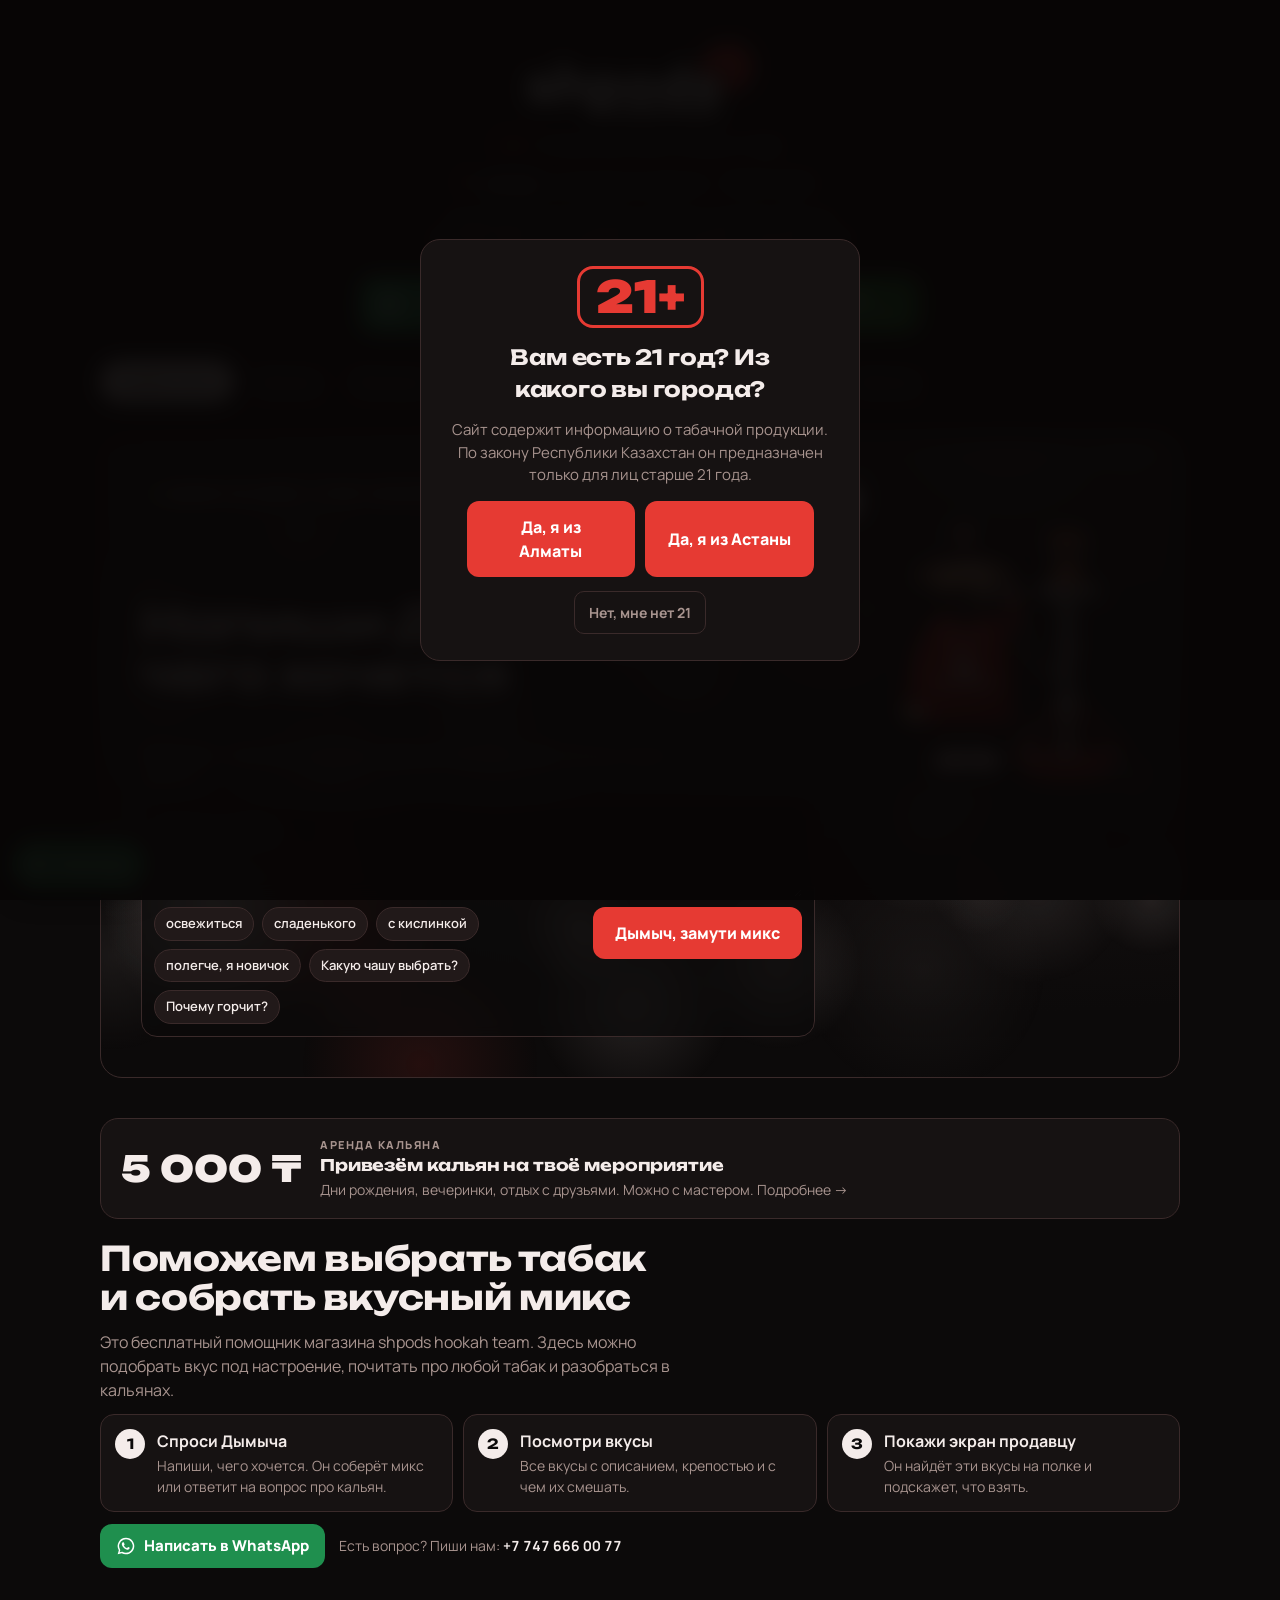
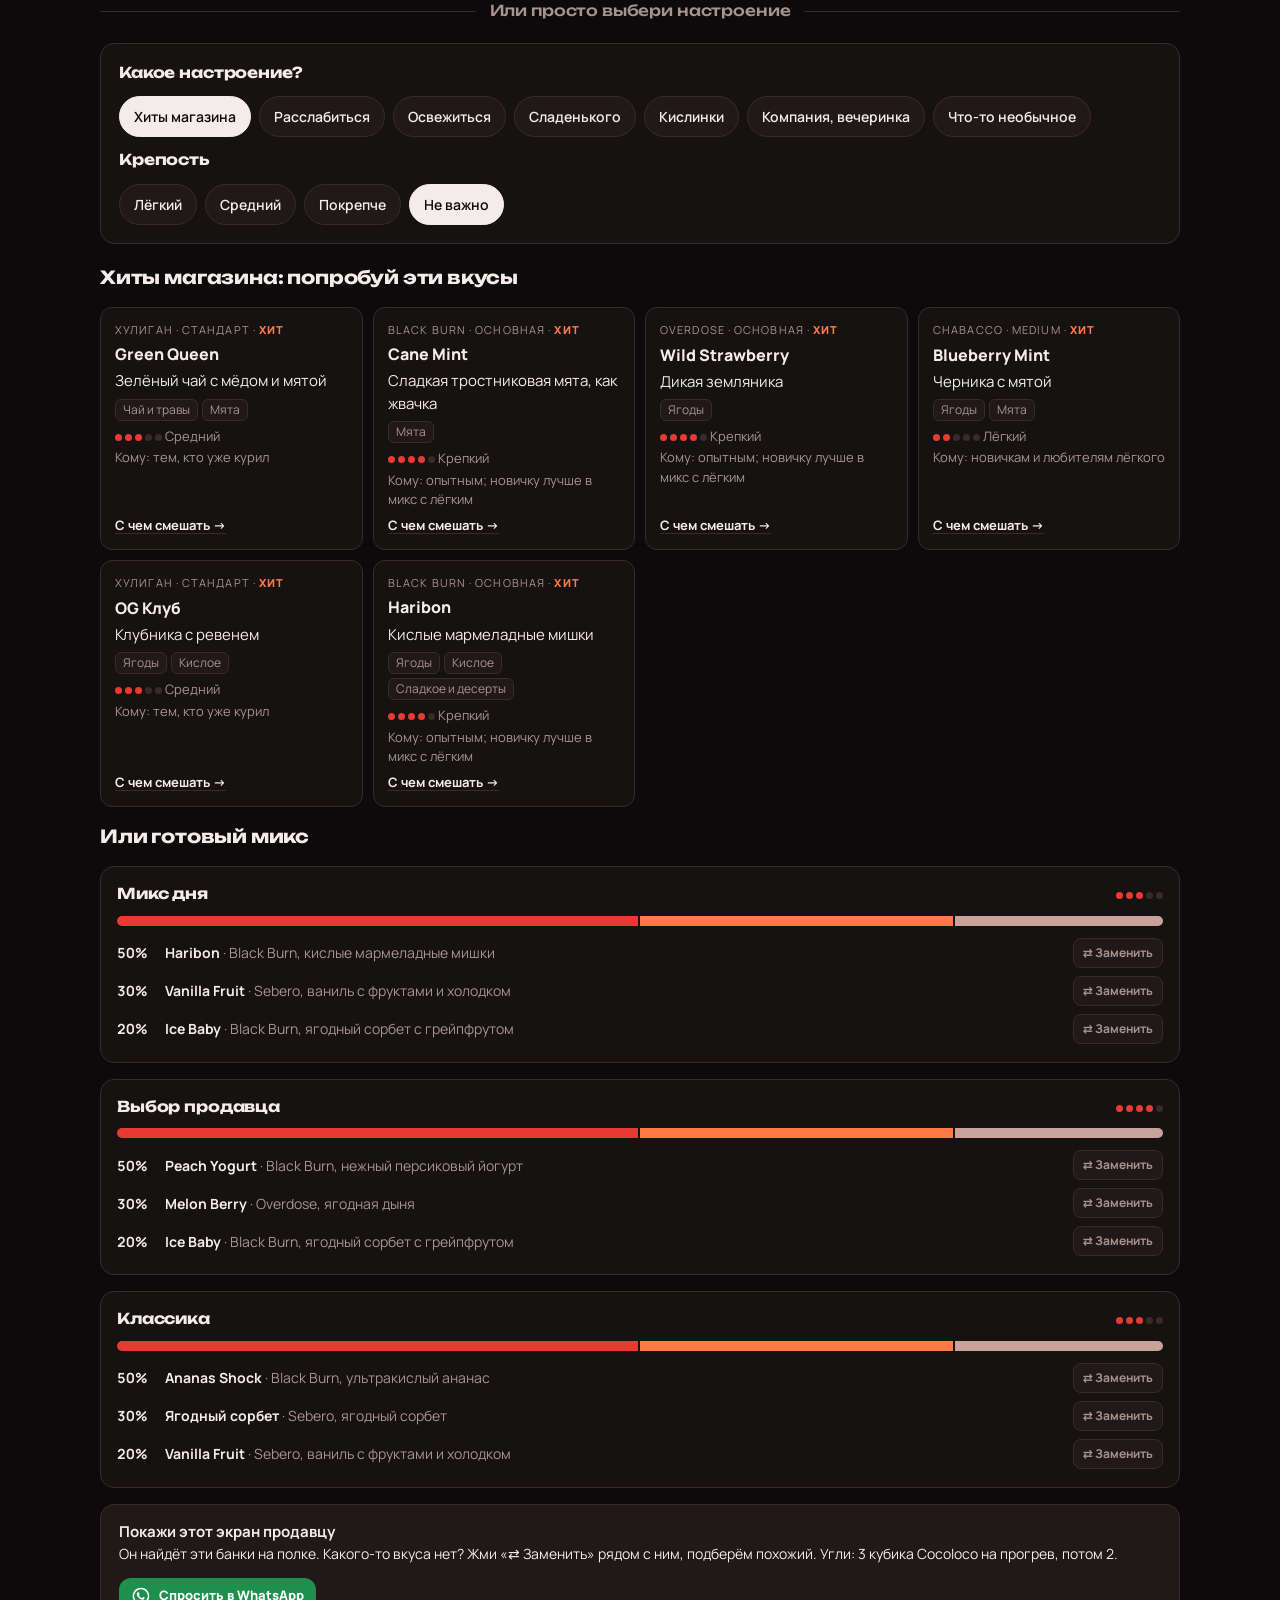
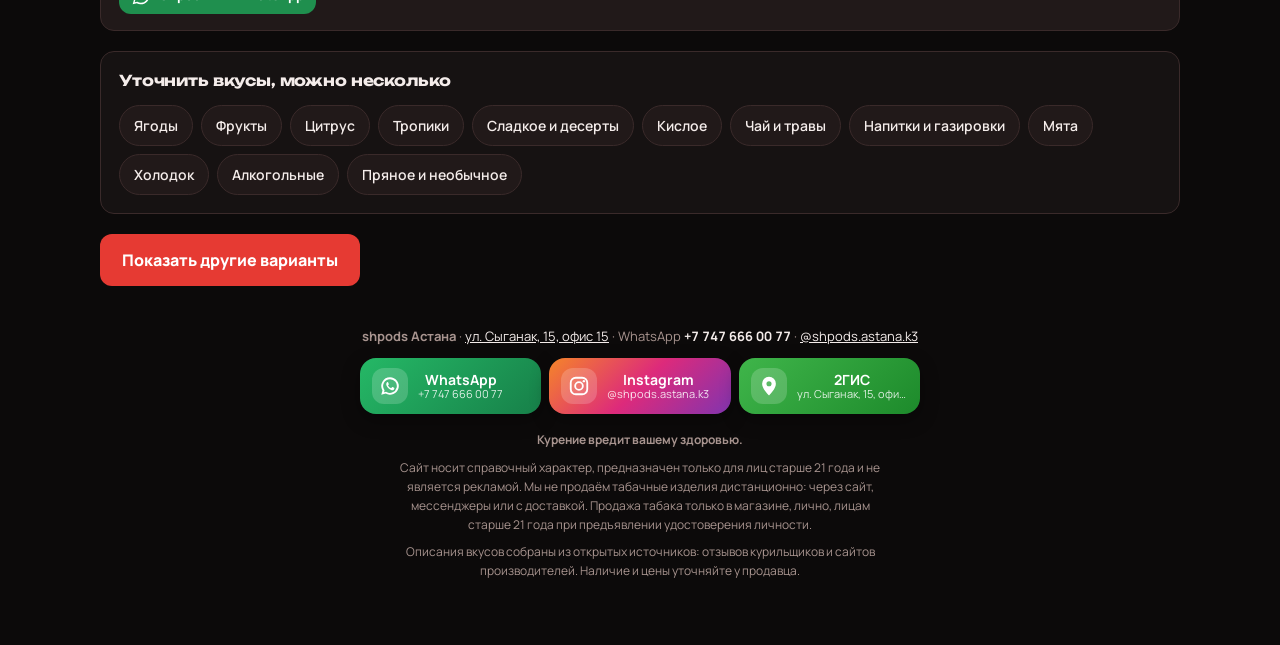
==== commit 3cb50a77: "Кнопки WhatsApp, Instagram, 2ГИС и приветствие Дымыча Co-Authored-By: Claude Opus 5.5 <noreply@anthr" ====
--- a/index.html
+++ b/index.html
@@ -180,6 +180,20 @@
 }
 #ai-out,#hero,#res{scroll-margin-top:70px}
 @media(max-width:640px){body{padding-bottom:110px}}
+.gsub{margin-top:10px!important;color:var(--muted);font-size:14px}
+/* Соцкнопки */
+.social{display:grid;grid-template-columns:repeat(3,minmax(0,1fr));gap:8px;width:100%;max-width:560px}
+.sb{display:flex;align-items:center;gap:10px;padding:10px 12px;border-radius:16px;text-decoration:none;color:#fff;min-width:0;box-shadow:0 6px 18px rgba(0,0,0,.35);transition:transform .15s}
+.sb:active{transform:scale(.96)}
+.si{flex:0 0 auto;width:36px;height:36px;border-radius:12px;display:grid;place-items:center;background:rgba(255,255,255,.18)}
+.si svg{width:22px;height:22px}
+.sl{display:flex;flex-direction:column;min-width:0;line-height:1.15}
+.sl b{font-size:14px}.sl small{font-size:11px;opacity:.85;white-space:nowrap;overflow:hidden;text-overflow:ellipsis}
+.sb-wa{background:linear-gradient(135deg,#25b866,#178049)}
+.sb-ig{background:linear-gradient(135deg,#f58529 0%,#dd2a7b 50%,#8134af 100%)}
+.sb-gis{background:linear-gradient(135deg,#3fb54a,#1d8a2b)}
+@media(max-width:520px){.sb{flex-direction:column;text-align:center;gap:6px;padding:12px 6px}.sl small{font-size:10px}.si{width:42px;height:42px;border-radius:14px}.si svg{width:24px;height:24px}}
+.social.bottom{margin:0 auto 16px}
 /* Город */
 .citybar{display:flex;flex-wrap:wrap;align-items:center;justify-content:center;gap:6px 10px;font-size:14px}
 .citybar svg{width:16px;height:16px;color:var(--red)}
@@ -332,7 +346,11 @@
     <div class="age"><b>21+</b>Только для лиц старше 21 года</div>
     <div class="citybar" id="citybar"><svg viewBox="0 0 24 24" aria-hidden="true"><path fill="currentColor" d="M12 2a7 7 0 0 0-7 7c0 5 7 13 7 13s7-8 7-13a7 7 0 0 0-7-7zm0 9.5A2.5 2.5 0 1 1 12 6a2.5 2.5 0 0 1 0 5.5z"/></svg><span id="city-name">Город</span><a id="city-addr" href="#" target="_blank" rel="noopener"></a><button class="citysw" id="city-sw">Сменить город</button></div>
     <p class="infonote">Информационный сайт магазина. Не является рекламой. Табачная продукция через сайт не продаётся и не доставляется: продажа только в магазине, лицам старше 21 года по удостоверению личности.</p>
-    <a class="wa sm" href="https://wa.me/77476660077?text=%D0%97%D0%B4%D1%80%D0%B0%D0%B2%D1%81%D1%82%D0%B2%D1%83%D0%B9%D1%82%D0%B5!%20%D0%9F%D0%B8%D1%88%D1%83%20%D1%81%20%D1%81%D0%B0%D0%B9%D1%82%D0%B0%20shpods." target="_blank" rel="noopener"><svg viewBox="0 0 24 24" aria-hidden="true"><path fill="currentColor" d="M12 2a10 10 0 0 0-8.6 15.1L2 22l5-1.3A10 10 0 1 0 12 2zm0 18.2c-1.5 0-3-.4-4.3-1.2l-.3-.2-3 .8.8-2.9-.2-.3A8.2 8.2 0 1 1 12 20.2zm4.5-6.1c-.2-.1-1.5-.7-1.7-.8-.2-.1-.4-.1-.6.1l-.8 1c-.1.2-.3.2-.5.1a6.7 6.7 0 0 1-3.3-2.9c-.3-.4.2-.4.7-1.4.1-.2 0-.3 0-.4l-.8-1.8c-.2-.5-.4-.4-.6-.4h-.5c-.2 0-.4.1-.6.3-.2.2-.8.8-.8 2s.8 2.3.9 2.5c.1.2 1.6 2.5 3.9 3.5 1.5.6 2 .7 2.7.6.4-.1 1.4-.6 1.6-1.1.2-.5.2-1 .1-1.1-.1-.2-.2-.2-.4-.3z"/></svg><span>WhatsApp: +7 747 666 00 77</span></a>
+    <nav class="social top" aria-label="Связаться">
+      <a class="sb sb-wa" href="https://wa.me/77476660077?text=%D0%97%D0%B4%D1%80%D0%B0%D0%B2%D1%81%D1%82%D0%B2%D1%83%D0%B9%D1%82%D0%B5!" target="_blank" rel="noopener"><span class="si"><svg viewBox="0 0 24 24" aria-hidden="true"><path fill="currentColor" d="M12 2.5a9.5 9.5 0 0 0-8.2 14.3L2.5 21.5l4.8-1.3A9.5 9.5 0 1 0 12 2.5zm0 2a7.5 7.5 0 1 1-3.8 14l-.4-.2-2.3.6.6-2.2-.2-.4A7.5 7.5 0 0 1 12 4.5z"/><path fill="currentColor" d="M9.3 7.6c.3 0 .5 0 .6.4l.8 1.8c.1.2 0 .4-.1.6l-.6.7c-.1.2-.1.3 0 .5.7 1.2 1.6 2.1 2.9 2.7.2.1.3 0 .5-.1l.8-.9c.2-.2.4-.2.6-.1l1.7.8c.3.1.3.3.3.5 0 .9-.7 1.9-1.6 2-1.1.2-2.8-.3-4.6-1.9-2-1.7-2.8-3.6-2.7-4.8.1-1.2 1-2.2 1.4-2.2z"/></svg></span><span class="sl"><b>WhatsApp</b><small class="s-phone">+7 747 666 00 77</small></span></a>
+      <a class="sb sb-ig lnk-ig" href="https://instagram.com/shpods.astana.k3" target="_blank" rel="noopener"><span class="si"><svg viewBox="0 0 24 24" aria-hidden="true"><rect x="3" y="3" width="18" height="18" rx="5.5" fill="none" stroke="currentColor" stroke-width="2"/><circle cx="12" cy="12" r="4.2" fill="none" stroke="currentColor" stroke-width="2"/><circle cx="17.3" cy="6.7" r="1.3" fill="currentColor"/></svg></span><span class="sl"><b>Instagram</b><small class="s-ig">@shpods</small></span></a>
+      <a class="sb sb-gis lnk-gis" href="https://2gis.kz/astana/geo/70000001084433607" target="_blank" rel="noopener"><span class="si"><svg viewBox="0 0 24 24" aria-hidden="true"><path fill="currentColor" d="M12 2a7.5 7.5 0 0 0-7.5 7.5c0 5.4 6.6 11.9 6.9 12.2a.9.9 0 0 0 1.2 0c.3-.3 6.9-6.8 6.9-12.2A7.5 7.5 0 0 0 12 2zm0 10.3a2.8 2.8 0 1 1 0-5.6 2.8 2.8 0 0 1 0 5.6z"/></svg></span><span class="sl"><b>2ГИС</b><small class="s-addr">Как добраться</small></span></a>
+    </nav>
   </header>
 
   <nav class="tabs" role="tablist">
@@ -348,16 +366,6 @@
 
   <!-- ПОДБОР -->
   <section class="view" id="v-pick">
-    <div class="intro">
-      <h1 class="lead">Поможем выбрать табак и собрать вкусный микс</h1>
-      <p class="sub">Это бесплатный помощник магазина shpods hookah team. Здесь можно подобрать вкус под настроение, почитать про любой табак и разобраться в кальянах.</p>
-      <div class="how3">
-        <button class="howc" data-go="ai"><b>1</b><strong>Спроси Дымыча</strong><span>Напиши, чего хочется. Он соберёт микс или ответит на вопрос про кальян.</span></button>
-        <button class="howc" data-go="cat"><b>2</b><strong>Посмотри вкусы</strong><span>Все вкусы с описанием, крепостью и с чем их смешать.</span></button>
-        <div class="howc"><b>3</b><strong>Покажи экран продавцу</strong><span>Он найдёт эти вкусы на полке и подскажет, что взять.</span></div>
-      </div>
-      <div class="wrow"><a class="wa " href="https://wa.me/77476660077?text=%D0%97%D0%B4%D1%80%D0%B0%D0%B2%D1%81%D1%82%D0%B2%D1%83%D0%B9%D1%82%D0%B5!%20%D0%9F%D0%B8%D1%88%D1%83%20%D1%81%20%D1%81%D0%B0%D0%B9%D1%82%D0%B0%20shpods." target="_blank" rel="noopener"><svg viewBox="0 0 24 24" aria-hidden="true"><path fill="currentColor" d="M12 2a10 10 0 0 0-8.6 15.1L2 22l5-1.3A10 10 0 1 0 12 2zm0 18.2c-1.5 0-3-.4-4.3-1.2l-.3-.2-3 .8.8-2.9-.2-.3A8.2 8.2 0 1 1 12 20.2zm4.5-6.1c-.2-.1-1.5-.7-1.7-.8-.2-.1-.4-.1-.6.1l-.8 1c-.1.2-.3.2-.5.1a6.7 6.7 0 0 1-3.3-2.9c-.3-.4.2-.4.7-1.4.1-.2 0-.3 0-.4l-.8-1.8c-.2-.5-.4-.4-.6-.4h-.5c-.2 0-.4.1-.6.3-.2.2-.8.8-.8 2s.8 2.3.9 2.5c.1.2 1.6 2.5 3.9 3.5 1.5.6 2 .7 2.7.6.4-.1 1.4-.6 1.6-1.1.2-.5.2-1 .1-1.1-.1-.2-.2-.2-.4-.3z"/></svg><span>Написать в WhatsApp</span></a><span class="wtxt">Есть вопрос? Пиши нам: <span class="wanum">+7 747 666 00 77</span></span></div>
-    </div>
     <div class="hero" id="hero">
       <canvas id="smoke" aria-hidden="true"></canvas>
       <div class="hero-in">
@@ -526,9 +534,19 @@
         </div>
       </div>
     </div>
+    <div class="ai-out" id="ai-out" aria-live="polite"></div>
     <button class="rentban rise" data-go="rent"><div class="rprice">5 000 ₸</div><div><div class="ptag">Аренда кальяна</div><h3>Привезём кальян на твоё мероприятие</h3><p>Дни рождения, вечеринки, отдых с друзьями. Можно с мастером. Подробнее →</p></div></button>
-    <div class="ai-out" id="ai-out" aria-live="polite"></div>
-
+
+    <div class="intro">
+      <h1 class="lead">Поможем выбрать табак и собрать вкусный микс</h1>
+      <p class="sub">Это бесплатный помощник магазина shpods hookah team. Здесь можно подобрать вкус под настроение, почитать про любой табак и разобраться в кальянах.</p>
+      <div class="how3">
+        <button class="howc" data-go="ai"><b>1</b><strong>Спроси Дымыча</strong><span>Напиши, чего хочется. Он соберёт микс или ответит на вопрос про кальян.</span></button>
+        <button class="howc" data-go="cat"><b>2</b><strong>Посмотри вкусы</strong><span>Все вкусы с описанием, крепостью и с чем их смешать.</span></button>
+        <div class="howc"><b>3</b><strong>Покажи экран продавцу</strong><span>Он найдёт эти вкусы на полке и подскажет, что взять.</span></div>
+      </div>
+      <div class="wrow"><a class="wa " href="https://wa.me/77476660077?text=%D0%97%D0%B4%D1%80%D0%B0%D0%B2%D1%81%D1%82%D0%B2%D1%83%D0%B9%D1%82%D0%B5!%20%D0%9F%D0%B8%D1%88%D1%83%20%D1%81%20%D1%81%D0%B0%D0%B9%D1%82%D0%B0%20shpods." target="_blank" rel="noopener"><svg viewBox="0 0 24 24" aria-hidden="true"><path fill="currentColor" d="M12 2a10 10 0 0 0-8.6 15.1L2 22l5-1.3A10 10 0 1 0 12 2zm0 18.2c-1.5 0-3-.4-4.3-1.2l-.3-.2-3 .8.8-2.9-.2-.3A8.2 8.2 0 1 1 12 20.2zm4.5-6.1c-.2-.1-1.5-.7-1.7-.8-.2-.1-.4-.1-.6.1l-.8 1c-.1.2-.3.2-.5.1a6.7 6.7 0 0 1-3.3-2.9c-.3-.4.2-.4.7-1.4.1-.2 0-.3 0-.4l-.8-1.8c-.2-.5-.4-.4-.6-.4h-.5c-.2 0-.4.1-.6.3-.2.2-.8.8-.8 2s.8 2.3.9 2.5c.1.2 1.6 2.5 3.9 3.5 1.5.6 2 .7 2.7.6.4-.1 1.4-.6 1.6-1.1.2-.5.2-1 .1-1.1-.1-.2-.2-.2-.4-.3z"/></svg><span>Написать в WhatsApp</span></a><span class="wtxt">Есть вопрос? Пиши нам: <span class="wanum">+7 747 666 00 77</span></span></div>
+    </div>
     <div class="divider"><h2>Или просто выбери настроение</h2></div>
     <div class="step"><h3>Какое настроение?</h3><div class="chips" id="q-mood"></div>
       <h3>Крепость</h3><div class="chips" id="q-str"></div></div>
@@ -643,7 +661,11 @@
     </div>
   </section>
 
-  <footer><div class="fcity" id="fcity"></div><div class="wrow wcenter"><a class="wa sm" href="https://wa.me/77476660077?text=%D0%97%D0%B4%D1%80%D0%B0%D0%B2%D1%81%D1%82%D0%B2%D1%83%D0%B9%D1%82%D0%B5!%20%D0%9F%D0%B8%D1%88%D1%83%20%D1%81%20%D1%81%D0%B0%D0%B9%D1%82%D0%B0%20shpods." target="_blank" rel="noopener"><svg viewBox="0 0 24 24" aria-hidden="true"><path fill="currentColor" d="M12 2a10 10 0 0 0-8.6 15.1L2 22l5-1.3A10 10 0 1 0 12 2zm0 18.2c-1.5 0-3-.4-4.3-1.2l-.3-.2-3 .8.8-2.9-.2-.3A8.2 8.2 0 1 1 12 20.2zm4.5-6.1c-.2-.1-1.5-.7-1.7-.8-.2-.1-.4-.1-.6.1l-.8 1c-.1.2-.3.2-.5.1a6.7 6.7 0 0 1-3.3-2.9c-.3-.4.2-.4.7-1.4.1-.2 0-.3 0-.4l-.8-1.8c-.2-.5-.4-.4-.6-.4h-.5c-.2 0-.4.1-.6.3-.2.2-.8.8-.8 2s.8 2.3.9 2.5c.1.2 1.6 2.5 3.9 3.5 1.5.6 2 .7 2.7.6.4-.1 1.4-.6 1.6-1.1.2-.5.2-1 .1-1.1-.1-.2-.2-.2-.4-.3z"/></svg><span>Написать в WhatsApp</span></a><span class="wanum">+7 747 666 00 77</span></div><p><b>Курение вредит вашему здоровью.</b></p><p>Сайт носит справочный характер, предназначен только для лиц старше 21 года и не является рекламой. Мы не продаём табачные изделия дистанционно: через сайт, мессенджеры или с доставкой. Продажа табака только в магазине, лично, лицам старше 21 года при предъявлении удостоверения личности.</p><p>Описания вкусов собраны из открытых источников: отзывов курильщиков и сайтов производителей. Наличие и цены уточняйте у продавца.</p></footer>
+  <footer><div class="fcity" id="fcity"></div><nav class="social bottom" aria-label="Связаться">
+      <a class="sb sb-wa" href="https://wa.me/77476660077?text=%D0%97%D0%B4%D1%80%D0%B0%D0%B2%D1%81%D1%82%D0%B2%D1%83%D0%B9%D1%82%D0%B5!" target="_blank" rel="noopener"><span class="si"><svg viewBox="0 0 24 24" aria-hidden="true"><path fill="currentColor" d="M12 2.5a9.5 9.5 0 0 0-8.2 14.3L2.5 21.5l4.8-1.3A9.5 9.5 0 1 0 12 2.5zm0 2a7.5 7.5 0 1 1-3.8 14l-.4-.2-2.3.6.6-2.2-.2-.4A7.5 7.5 0 0 1 12 4.5z"/><path fill="currentColor" d="M9.3 7.6c.3 0 .5 0 .6.4l.8 1.8c.1.2 0 .4-.1.6l-.6.7c-.1.2-.1.3 0 .5.7 1.2 1.6 2.1 2.9 2.7.2.1.3 0 .5-.1l.8-.9c.2-.2.4-.2.6-.1l1.7.8c.3.1.3.3.3.5 0 .9-.7 1.9-1.6 2-1.1.2-2.8-.3-4.6-1.9-2-1.7-2.8-3.6-2.7-4.8.1-1.2 1-2.2 1.4-2.2z"/></svg></span><span class="sl"><b>WhatsApp</b><small class="s-phone">+7 747 666 00 77</small></span></a>
+      <a class="sb sb-ig lnk-ig" href="https://instagram.com/shpods.astana.k3" target="_blank" rel="noopener"><span class="si"><svg viewBox="0 0 24 24" aria-hidden="true"><rect x="3" y="3" width="18" height="18" rx="5.5" fill="none" stroke="currentColor" stroke-width="2"/><circle cx="12" cy="12" r="4.2" fill="none" stroke="currentColor" stroke-width="2"/><circle cx="17.3" cy="6.7" r="1.3" fill="currentColor"/></svg></span><span class="sl"><b>Instagram</b><small class="s-ig">@shpods</small></span></a>
+      <a class="sb sb-gis lnk-gis" href="https://2gis.kz/astana/geo/70000001084433607" target="_blank" rel="noopener"><span class="si"><svg viewBox="0 0 24 24" aria-hidden="true"><path fill="currentColor" d="M12 2a7.5 7.5 0 0 0-7.5 7.5c0 5.4 6.6 11.9 6.9 12.2a.9.9 0 0 0 1.2 0c.3-.3 6.9-6.8 6.9-12.2A7.5 7.5 0 0 0 12 2zm0 10.3a2.8 2.8 0 1 1 0-5.6 2.8 2.8 0 0 1 0 5.6z"/></svg></span><span class="sl"><b>2ГИС</b><small class="s-addr">Как добраться</small></span></a>
+    </nav><p><b>Курение вредит вашему здоровью.</b></p><p>Сайт носит справочный характер, предназначен только для лиц старше 21 года и не является рекламой. Мы не продаём табачные изделия дистанционно: через сайт, мессенджеры или с доставкой. Продажа табака только в магазине, лично, лицам старше 21 года при предъявлении удостоверения личности.</p><p>Описания вкусов собраны из открытых источников: отзывов курильщиков и сайтов производителей. Наличие и цены уточняйте у продавца.</p></footer>
 </div>
 
 <div class="gate" id="gate" role="dialog" aria-modal="true" aria-labelledby="gate-h">
@@ -656,7 +678,7 @@
     <p class="gno" id="gate-msg" hidden>Извини, бро, сайт только для тех, кому есть 21. Приходи позже!</p>
   </div>
 </div>
-<a class="wa-fab" href="https://wa.me/77476660077?text=%D0%97%D0%B4%D1%80%D0%B0%D0%B2%D1%81%D1%82%D0%B2%D1%83%D0%B9%D1%82%D0%B5!%20%D0%9F%D0%B8%D1%88%D1%83%20%D1%81%20%D1%81%D0%B0%D0%B9%D1%82%D0%B0%20shpods." target="_blank" rel="noopener" aria-label="Написать в WhatsApp"><svg viewBox="0 0 24 24" aria-hidden="true"><path fill="currentColor" d="M12 2a10 10 0 0 0-8.6 15.1L2 22l5-1.3A10 10 0 1 0 12 2zm0 18.2c-1.5 0-3-.4-4.3-1.2l-.3-.2-3 .8.8-2.9-.2-.3A8.2 8.2 0 1 1 12 20.2zm4.5-6.1c-.2-.1-1.5-.7-1.7-.8-.2-.1-.4-.1-.6.1l-.8 1c-.1.2-.3.2-.5.1a6.7 6.7 0 0 1-3.3-2.9c-.3-.4.2-.4.7-1.4.1-.2 0-.3 0-.4l-.8-1.8c-.2-.5-.4-.4-.6-.4h-.5c-.2 0-.4.1-.6.3-.2.2-.8.8-.8 2s.8 2.3.9 2.5c.1.2 1.6 2.5 3.9 3.5 1.5.6 2 .7 2.7.6.4-.1 1.4-.6 1.6-1.1.2-.5.2-1 .1-1.1-.1-.2-.2-.2-.4-.3z"/></svg><span>WhatsApp</span></a>
+<a class="wa-fab" href="https://wa.me/77476660077?text=%D0%97%D0%B4%D1%80%D0%B0%D0%B2%D1%81%D1%82%D0%B2%D1%83%D0%B9%D1%82%D0%B5!%20%D0%9F%D0%B8%D1%88%D1%83%20%D1%81%20%D1%81%D0%B0%D0%B9%D1%82%D0%B0%20shpods." target="_blank" rel="noopener" aria-label="Написать в WhatsApp"><svg viewBox="0 0 24 24" aria-hidden="true"><path fill="currentColor" d="M12 2.5a9.5 9.5 0 0 0-8.2 14.3L2.5 21.5l4.8-1.3A9.5 9.5 0 1 0 12 2.5zm0 2a7.5 7.5 0 1 1-3.8 14l-.4-.2-2.3.6.6-2.2-.2-.4A7.5 7.5 0 0 1 12 4.5z"/><path fill="currentColor" d="M9.3 7.6c.3 0 .5 0 .6.4l.8 1.8c.1.2 0 .4-.1.6l-.6.7c-.1.2-.1.3 0 .5.7 1.2 1.6 2.1 2.9 2.7.2.1.3 0 .5-.1l.8-.9c.2-.2.4-.2.6-.1l1.7.8c.3.1.3.3.3.5 0 .9-.7 1.9-1.6 2-1.1.2-2.8-.3-4.6-1.9-2-1.7-2.8-3.6-2.7-4.8.1-1.2 1-2.2 1.4-2.2z"/></svg><span>WhatsApp</span></a>
 <div class="dym-float off" id="dymf" role="button" tabindex="0" aria-label="Вернуться к Дымычу"><div class="say" id="say2" hidden></div></div>
 <div class="gate" id="citygate" hidden role="dialog" aria-modal="true" aria-labelledby="cg-h">
   <div class="gbox"><h2 id="cg-h">Ваш город?</h2><p>Покажем адрес и WhatsApp вашего магазина shpods.</p>
@@ -1352,8 +1374,18 @@
 $("#ai-go").onclick=()=>askAI($("#ai-q").value);
 $("#ai-q").addEventListener("keydown",e=>{if(e.key==="Enter"&&!e.shiftKey){e.preventDefault();askAI($("#ai-q").value)}});
 const TRY=["хочу освежиться, что-то с арбузом, без мяты","сладкое и ягодное, полегче","кислое и крепкое","как лимонад для компании"];
-$("#ai-out").innerHTML=`<div class="bubble"><div class="ava"><svg viewBox="62 40 110 98" aria-hidden="true"><defs><linearGradient id="dy-skin" x1="0" y1="0" x2="0" y2="1"><stop offset="0" stop-color="#f3c6a0"/><stop offset="1" stop-color="#dc9f78"/></linearGradient><linearGradient id="dy-beard" x1="0" y1="0" x2="0" y2="1"><stop offset="0" stop-color="#3a2820"/><stop offset="1" stop-color="#1f1511"/></linearGradient><linearGradient id="dy-cap" x1="0" y1="0" x2="1" y2="1"><stop offset="0" stop-color="#2f2a2a"/><stop offset="1" stop-color="#0f0d0d"/></linearGradient><linearGradient id="dy-metal" x1="0" y1="0" x2="1" y2="0"><stop offset="0" stop-color="#6d6664"/><stop offset=".35" stop-color="#ece6e4"/><stop offset=".6" stop-color="#8d8583"/><stop offset="1" stop-color="#c7c0bd"/></linearGradient></defs><g>       <ellipse cx="72.5" cy="91" rx="6.5" ry="8.5" fill="#e3ab84"/><ellipse cx="73.5" cy="91" rx="3.2" ry="5" fill="#c98563"/>       <ellipse cx="137.5" cy="91" rx="6.5" ry="8.5" fill="#dc9f78"/><ellipse cx="136.5" cy="91" rx="3.2" ry="5" fill="#c08060"/>       <path d="M74 84 Q74 54 105 54 Q136 54 136 84 L136 98 Q136 118 105 120 Q74 118 74 98Z" fill="url(#dy-skin)"/>       <path d="M127 64 Q136 72 136 86 L136 98 Q136 112 122 118 Q131 96 127 64Z" fill="#000" opacity=".07"/>       <!-- бакенбарды и борода -->       <path d="M74 80 L74 98 Q74 120 105 132 Q136 120 136 98 L136 80 L131 80 L131 96 Q129 104 120 104 Q113 99 105 100 Q97 99 90 104 Q81 104 79 96 L79 80Z" fill="url(#dy-beard)"/>       <path d="M82 110 q4 8 10 12 M95 118 q3 6 6 9 M115 118 q-3 6 -6 9 M128 110 q-4 8 -10 12 M105 122 v8" stroke="#4a3328" stroke-width="1.3" fill="none" stroke-linecap="round" opacity=".8"/>       <!-- усы -->       <path d="M90 104 Q97 98 105 101 Q113 98 120 104 Q114 107 105 104 Q96 107 90 104Z" fill="#2b1d18"/>       <!-- рот -->       <path d="M97 109 Q105 116 113 109 Q105 112 97 109Z" fill="#fff"/>       <path d="M97 109 Q105 116 113 109" stroke="#1a0f0c" stroke-width="1.4" fill="none" stroke-linecap="round"/>       <!-- нос и щёки -->       <path d="M103 86 Q101 95 99 97 Q103 100 108 98 Q111 96 108 94" fill="#d08a64"/>       <path d="M104 88 q-1 4 -2 6" stroke="rgba(255,255,255,.4)" stroke-width="1.2" fill="none" stroke-linecap="round"/>       <ellipse cx="85" cy="95" rx="5" ry="2.6" fill="#e6826a" opacity=".45"/><ellipse cx="125" cy="95" rx="5" ry="2.6" fill="#e6826a" opacity=".45"/>       <!-- глаза -->       <g class="d-eyes">         <ellipse cx="93" cy="83" rx="5.6" ry="6.2" fill="#fff"/><ellipse cx="117" cy="83" rx="5.6" ry="6.2" fill="#fff"/>         <circle cx="94.2" cy="84" r="3.6" fill="#4a2a1c"/><circle cx="118.2" cy="84" r="3.6" fill="#4a2a1c"/>         <circle cx="94.4" cy="84.2" r="1.9" fill="#120a08"/><circle cx="118.4" cy="84.2" r="1.9" fill="#120a08"/>         <circle cx="95.6" cy="82.6" r="1.1" fill="#fff"/><circle cx="119.6" cy="82.6" r="1.1" fill="#fff"/>         <path d="M87.5 80 Q93 76.5 98.5 80" stroke="#8a5a44" stroke-width="1" fill="none" opacity=".6"/>         <path d="M111.5 80 Q117 76.5 122.5 80" stroke="#8a5a44" stroke-width="1" fill="none" opacity=".6"/>       </g>       <!-- брови -->       <path d="M86 74.5 Q92 70 100 73.5 L99.5 76 Q92 73.5 86.5 77Z" fill="#2b1d18"/>       <path d="M110 73 Q118 69 125 73 L124.5 75.5 Q118 72.5 110.5 75.5Z" fill="#2b1d18"/>       <!-- кепка -->       <path d="M72 79 Q70 46 105 45 Q140 46 139 77 Q105 67 72 79Z" fill="url(#dy-cap)"/>       <path d="M105 45 Q101 60 100 70 M105 45 Q118 56 124 70 M105 45 Q88 56 83 72" stroke="#3d3737" stroke-width="1" fill="none"/>       <circle cx="105" cy="45.5" r="2.4" fill="#3d3737"/>       <path d="M71 79 Q105 64 139 76 L165 80 Q169 84 163 87 Q140 83 128 81 Q100 76 72 85Z" fill="#141111"/>       <path d="M139 76 L165 80 Q169 84 163 87 Q147 84 136 82Z" fill="#000" opacity=".35"/>       <path d="M74 81 Q105 70 136 79" stroke="#e63a33" stroke-width="1.6" fill="none"/>       <circle cx="104" cy="58" r="6.5" fill="#e63a33"/>       <path d="M100.5 60 q-1.5 -3.5 1.5 -4.5 q1 -3 4 -1.5 q3 -.5 3 2.5 q2 1 0 3.5z" fill="#fff"/>       <path d="M114 110 L141 106" stroke="url(#dy-metal)" stroke-width="4.2" stroke-linecap="round"/>       <path d="M113 110.2 L117 109.6" stroke="#e8c47a" stroke-width="4.6" stroke-linecap="round"/></g></svg></div><div class="btext"><p>Здорово, бро! Я Дымыч, супер-кальянщик этого магазина. Забил столько чаш, что знаю все ${FL.length} вкусов на полке по запаху. Пиши, какое настроение, что любишь и чего терпеть не можешь, а я соберу тебе три микса. Или спрашивай что угодно про кальяны: чаши, угли, забивку, почему горчит.</p><div class="tryq">${TRY.map(t=>`<button class="chip sm" data-try="${t}">«${t}»</button>`).join("")}</div></div></div>`;
-$("#ai-out").addEventListener("click",e=>{const b=e.target.closest("[data-try]");if(b){$("#ai-q").value=b.dataset.try;askAI(b.dataset.try)}});
+const GREETS=["Здорово, бро! Это shpods {CITY}. Чего хочется сегодня?","Салам, бро! На связи Дымыч из shpods {CITY}. Что будем курить?","О, привет! Дымыч на месте, shpods {CITY}. Давай подберём тебе вкус?"];
+const GO_CHIPS=[["try","Подбери микс по настроению","замути что-нибудь вкусное"],["try","Хочу свежее","хочу что-то свежее с холодком"],["try","Хочу сладкое","сладкое и ягодное"],["try","Какую чашу выбрать?","Какую чашу выбрать?"],["go","Кальяны в наличии","hook"],["go","Аренда кальяна","rent"]];
+let greeted=false;
+async function greet(){if(greeted)return;greeted=true;
+  const msg=GREETS[Math.floor(Math.random()*GREETS.length)].replace("{CITY}",CITY.name);
+  $("#ai-out").innerHTML=`<div class="bubble rise"><div class="ava">${AVA}</div><div class="btext"><p id="greet-t"></p><p class="gsub" id="greet-s" hidden>Напиши, что любишь, или жми кнопку:</p><div class="tryq" id="greet-c"></div></div></div>`;
+  setDym("happy","Здорово, бро!");
+  await typeInto($("#greet-t"),msg);
+  $("#greet-s").hidden=false;
+  const c=$("#greet-c");GO_CHIPS.forEach(([k,l,v],i)=>{const b=document.createElement("button");b.className="chip sm rise";b.style.setProperty("--i",i);b.textContent=l;if(k==="go")b.dataset.go2=v;else b.dataset.try=v;c.appendChild(b)});
+  setTimeout(()=>setDym("idle",null),2500)}
+$("#ai-out").addEventListener("click",e=>{const g=e.target.closest("[data-go2]");if(g){show(g.dataset.go2);return}const b=e.target.closest("[data-try]");if(b){$("#ai-q").value=b.dataset.try;askAI(b.dataset.try)}});
 
 // Дым на фоне
 (function(){const cv=$("#smoke"),cx=cv.getContext("2d");let W,H,P=[],dpr=Math.min(2,window.devicePixelRatio||1);
@@ -1416,23 +1448,28 @@
 function setCity(k){if(!CITIES[k])return;CITYKEY=k;CITY=CITIES[k];try{localStorage.setItem("city",k)}catch(e){}renderCity()}
 function renderCity(){$("#city-name").textContent=CITY.name;const a=$("#city-addr");a.textContent=CITY.addr;a.href=CITY.gis;
   $("#fcity").innerHTML=`<b>shpods ${esc(CITY.name)}</b> · <a href="${CITY.gis}" target="_blank" rel="noopener">${esc(CITY.addr)}</a> · WhatsApp <span class="wanum">${esc(CITY.phone)}</span> · <a href="https://instagram.com/${CITY.ig}" target="_blank" rel="noopener">@${esc(CITY.ig)}</a>`;
+  document.querySelectorAll(".lnk-ig").forEach(a=>a.href="https://instagram.com/"+CITY.ig);
+  document.querySelectorAll(".lnk-gis").forEach(a=>a.href=CITY.gis);
+  document.querySelectorAll(".s-ig").forEach(s=>s.textContent="@"+CITY.ig);
+  document.querySelectorAll(".s-addr").forEach(s=>s.textContent=CITY.addr);
+  document.querySelectorAll(".s-phone").forEach(s=>s.textContent=CITY.phone);
   fixContacts(document.body)}
 new MutationObserver(ms=>{for(const m of ms)m.addedNodes.forEach(nd=>{if(nd.nodeType===1)fixContacts(nd)})}).observe(document.body,{childList:true,subtree:true});
 function askCity(){const g=$("#citygate");g.hidden=false;document.documentElement.style.overflow="hidden"}
-document.querySelectorAll("[data-city]").forEach(b=>b.onclick=()=>{setCity(b.dataset.city);$("#citygate").hidden=true;document.documentElement.style.overflow=""});
+document.querySelectorAll("[data-city]").forEach(b=>b.onclick=()=>{setCity(b.dataset.city);$("#citygate").hidden=true;document.documentElement.style.overflow="";greeted=false;greet()});
 $("#city-sw").onclick=askCity;
 renderCity();
 // Возрастное окно
 (function(){let ok=false;try{ok=localStorage.getItem("age21")==="1"}catch(e){}
-  const g=$("#gate");if(ok){g.hidden=true;if(!CITYKEY)askCity();return}document.documentElement.style.overflow="hidden";
+  const g=$("#gate");if(ok){g.hidden=true;if(!CITYKEY)askCity();else setTimeout(greet,500);return}document.documentElement.style.overflow="hidden";
   // город не известен — спрашиваем возраст и город одним окном
   if(!CITYKEY){$("#gate-yes").hidden=true;$("#gate-h").textContent="Вам есть 21 год? Из какого вы города?"}else $("#gate-cities").hidden=true;
   const pass=()=>{try{localStorage.setItem("age21","1")}catch(e){}g.hidden=true;document.documentElement.style.overflow="";floatVis()};
-  document.querySelectorAll("[data-gcity]").forEach(b=>b.onclick=()=>{setCity(b.dataset.gcity);pass()});
-  $("#gate-yes").onclick=()=>{pass();if(!CITYKEY)askCity()};
+  document.querySelectorAll("[data-gcity]").forEach(b=>b.onclick=()=>{setCity(b.dataset.gcity);pass();setTimeout(greet,350)});
+  $("#gate-yes").onclick=()=>{pass();if(!CITYKEY)askCity();else setTimeout(greet,350)};
   $("#gate-no").onclick=()=>{$("#gate-msg").hidden=false;g.querySelectorAll(".gbtns").forEach(x=>x.hidden=true)}})();
 // Кальяны в наличии: файл hookahs.txt (Название | Цена | фото | Описание), фото в папке foto/
-const WAICON=`<svg viewBox="0 0 24 24" aria-hidden="true"><path fill="currentColor" d="M12 2a10 10 0 0 0-8.6 15.1L2 22l5-1.3A10 10 0 1 0 12 2zm0 18.2c-1.5 0-3-.4-4.3-1.2l-.3-.2-3 .8.8-2.9-.2-.3A8.2 8.2 0 1 1 12 20.2zm4.5-6.1c-.2-.1-1.5-.7-1.7-.8-.2-.1-.4-.1-.6.1l-.8 1c-.1.2-.3.2-.5.1a6.7 6.7 0 0 1-3.3-2.9c-.3-.4.2-.4.7-1.4.1-.2 0-.3 0-.4l-.8-1.8c-.2-.5-.4-.4-.6-.4h-.5c-.2 0-.4.1-.6.3-.2.2-.8.8-.8 2s.8 2.3.9 2.5c.1.2 1.6 2.5 3.9 3.5 1.5.6 2 .7 2.7.6.4-.1 1.4-.6 1.6-1.1.2-.5.2-1 .1-1.1-.1-.2-.2-.2-.4-.3z"/></svg>`;
+const WAICON=`<svg viewBox="0 0 24 24" aria-hidden="true"><path fill="currentColor" d="M12 2.5a9.5 9.5 0 0 0-8.2 14.3L2.5 21.5l4.8-1.3A9.5 9.5 0 1 0 12 2.5zm0 2a7.5 7.5 0 1 1-3.8 14l-.4-.2-2.3.6.6-2.2-.2-.4A7.5 7.5 0 0 1 12 4.5z"/><path fill="currentColor" d="M9.3 7.6c.3 0 .5 0 .6.4l.8 1.8c.1.2 0 .4-.1.6l-.6.7c-.1.2-.1.3 0 .5.7 1.2 1.6 2.1 2.9 2.7.2.1.3 0 .5-.1l.8-.9c.2-.2.4-.2.6-.1l1.7.8c.3.1.3.3.3.5 0 .9-.7 1.9-1.6 2-1.1.2-2.8-.3-4.6-1.9-2-1.7-2.8-3.6-2.7-4.8.1-1.2 1-2.2 1.4-2.2z"/></svg>`;
 const waLink=txt=>"https://wa.me/"+CITY.wa+"?text="+encodeURIComponent(txt);
 const HPH='<svg viewBox="0 0 60 100" aria-hidden="true"><path fill="currentColor" d="M22 6h16l-3 10H25zM18 18h24v4H18zM28 22h4v42h-4zM24 40h12v3H24zM16 64h28l-3 8c8 4 13 10 13 17 0 7-9 10-24 10S6 96 6 89c0-7 5-13 13-17z"/></svg>';
 function priceFmt(p){const n=String(p).replace(/[^\d]/g,"");return n?Number(n).toLocaleString("ru-RU").replace(/,/g," ")+" ₸":esc(p)}
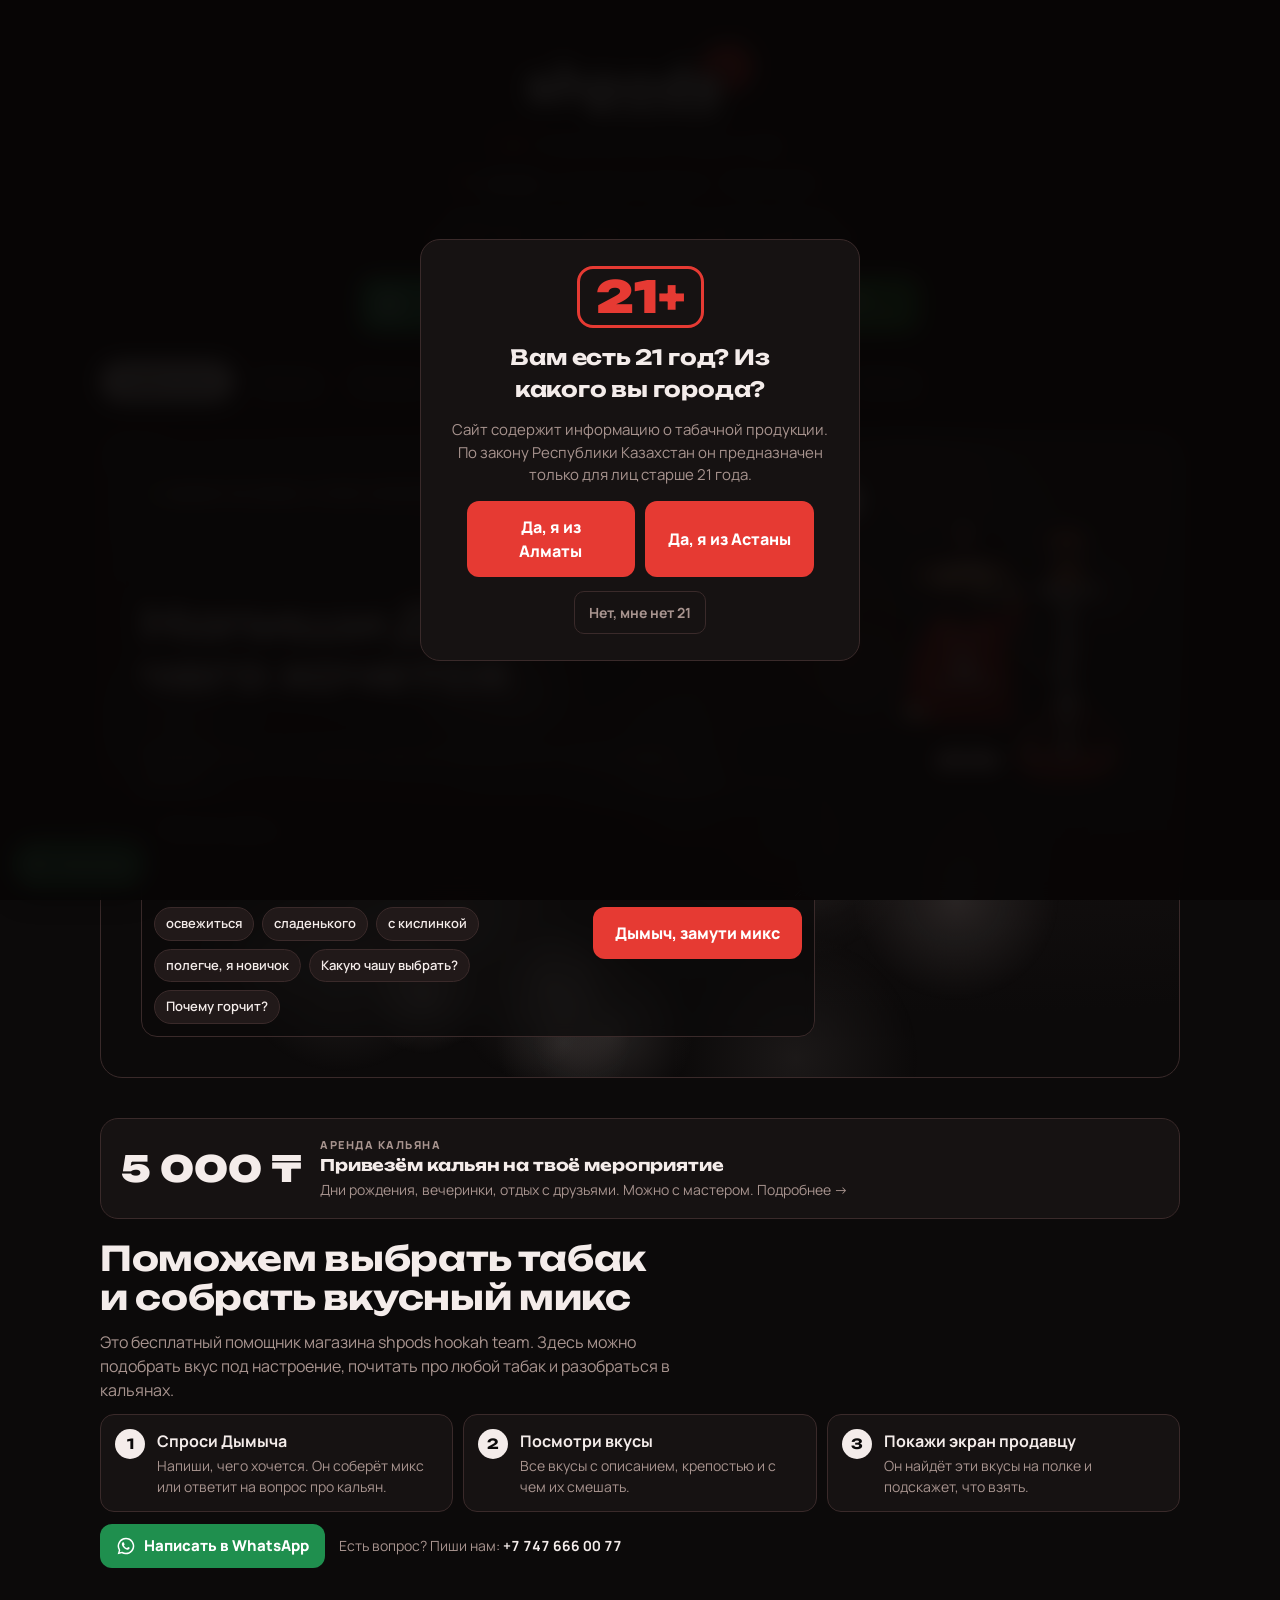
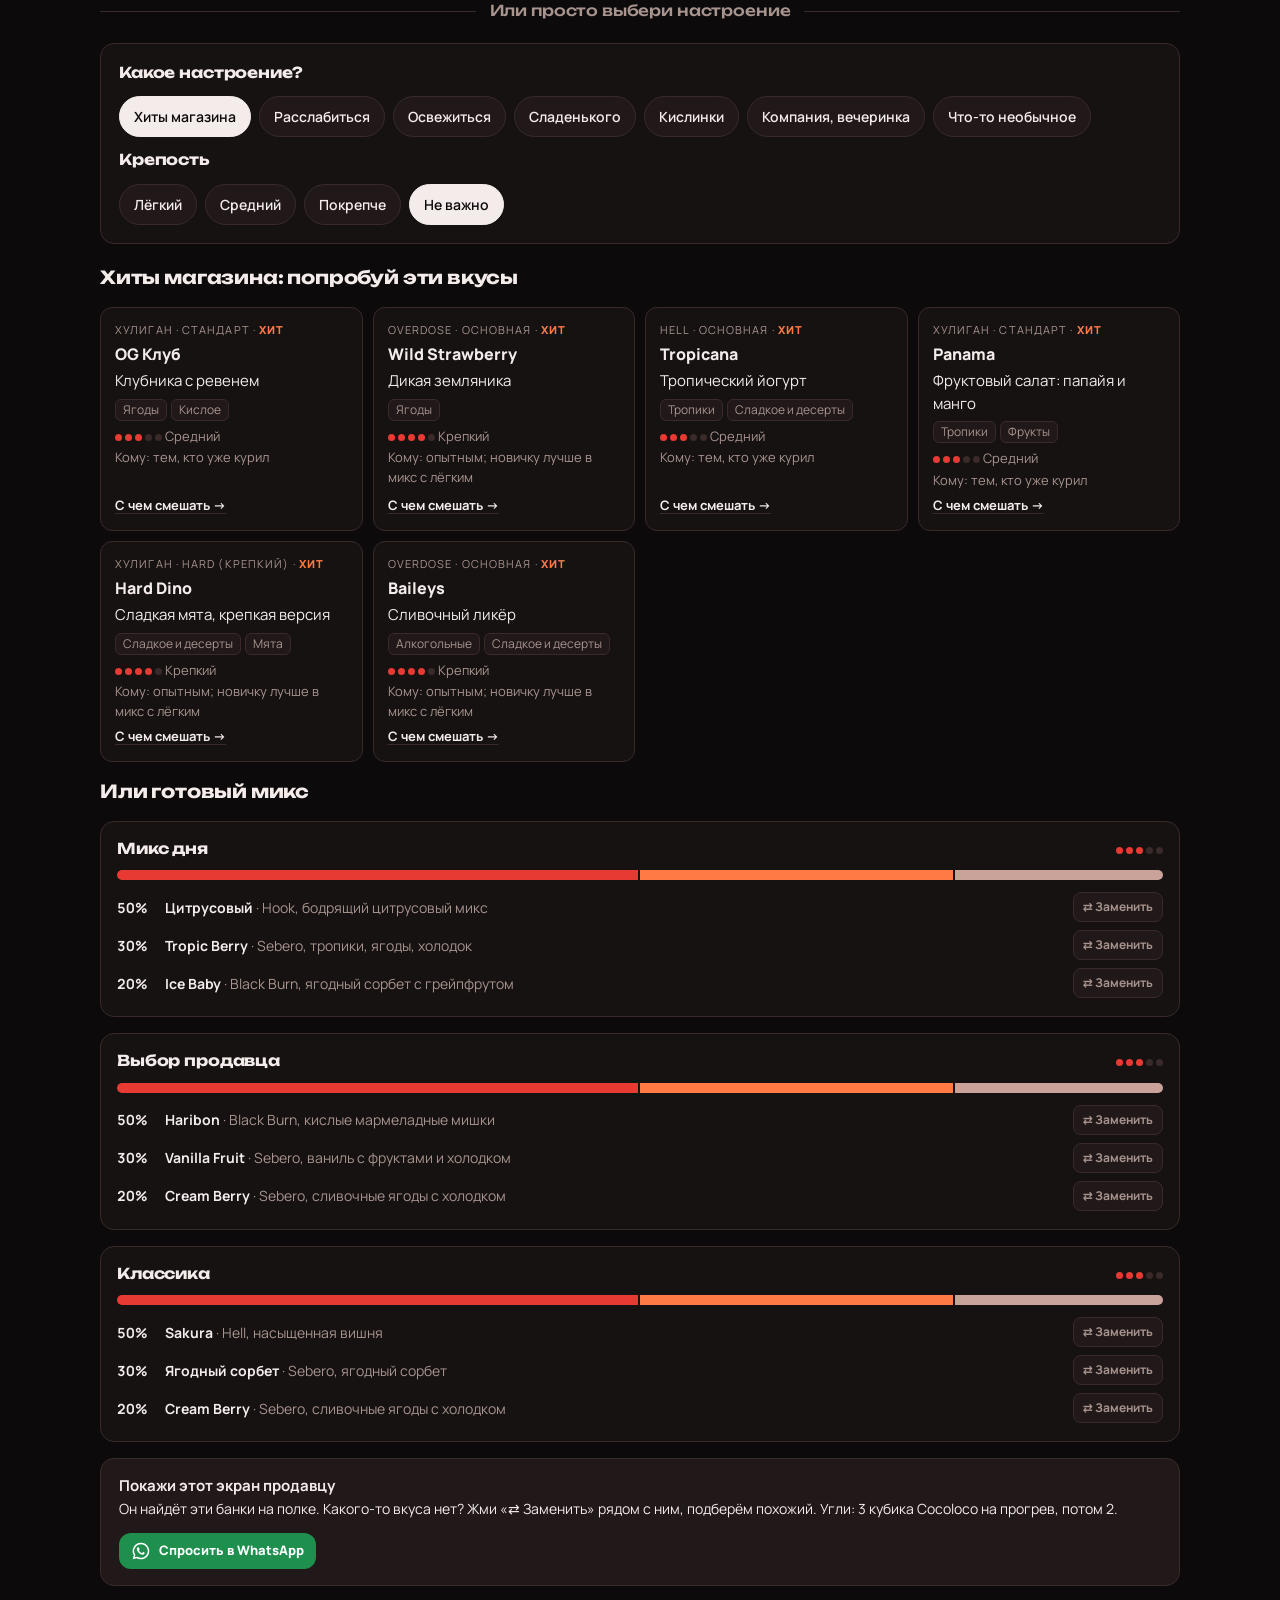
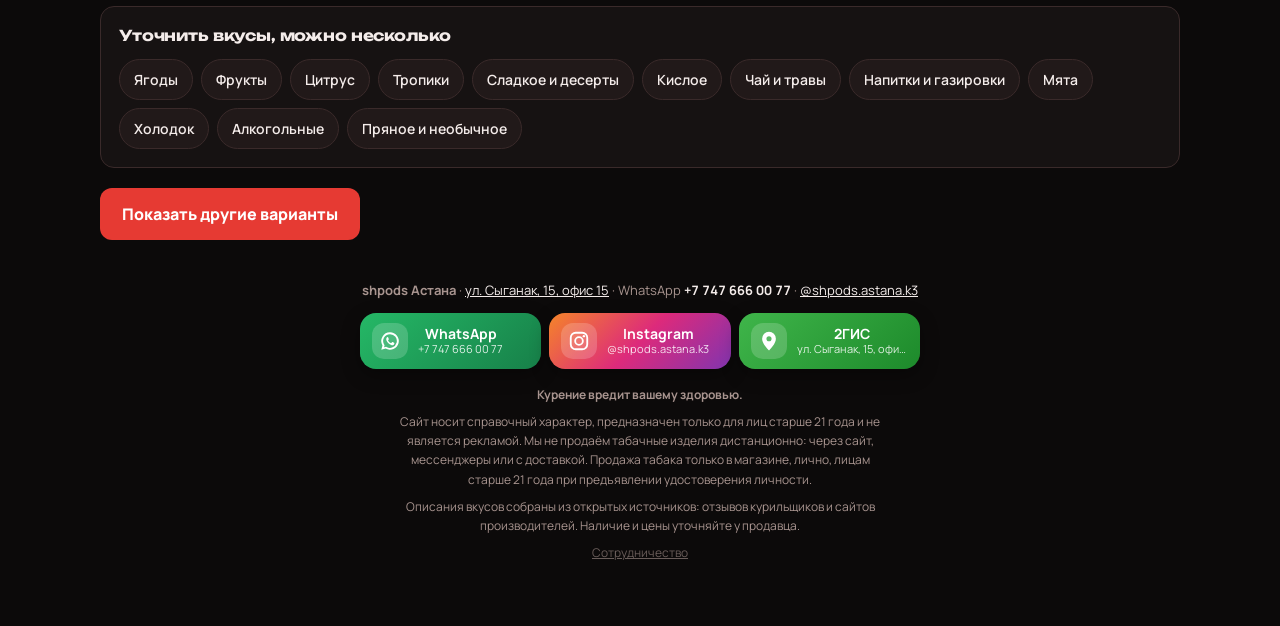
==== commit 10e544ba: "Оптовая страница: прайс по ключу, заявка в WhatsApp, бонусы и админка Co-Authored-By: Claude Opus 5." ====
--- a/index.html
+++ b/index.html
@@ -665,7 +665,7 @@
       <a class="sb sb-wa" href="https://wa.me/77476660077?text=%D0%97%D0%B4%D1%80%D0%B0%D0%B2%D1%81%D1%82%D0%B2%D1%83%D0%B9%D1%82%D0%B5!" target="_blank" rel="noopener"><span class="si"><svg viewBox="0 0 24 24" aria-hidden="true"><path fill="currentColor" d="M12 2.5a9.5 9.5 0 0 0-8.2 14.3L2.5 21.5l4.8-1.3A9.5 9.5 0 1 0 12 2.5zm0 2a7.5 7.5 0 1 1-3.8 14l-.4-.2-2.3.6.6-2.2-.2-.4A7.5 7.5 0 0 1 12 4.5z"/><path fill="currentColor" d="M9.3 7.6c.3 0 .5 0 .6.4l.8 1.8c.1.2 0 .4-.1.6l-.6.7c-.1.2-.1.3 0 .5.7 1.2 1.6 2.1 2.9 2.7.2.1.3 0 .5-.1l.8-.9c.2-.2.4-.2.6-.1l1.7.8c.3.1.3.3.3.5 0 .9-.7 1.9-1.6 2-1.1.2-2.8-.3-4.6-1.9-2-1.7-2.8-3.6-2.7-4.8.1-1.2 1-2.2 1.4-2.2z"/></svg></span><span class="sl"><b>WhatsApp</b><small class="s-phone">+7 747 666 00 77</small></span></a>
       <a class="sb sb-ig lnk-ig" href="https://instagram.com/shpods.astana.k3" target="_blank" rel="noopener"><span class="si"><svg viewBox="0 0 24 24" aria-hidden="true"><rect x="3" y="3" width="18" height="18" rx="5.5" fill="none" stroke="currentColor" stroke-width="2"/><circle cx="12" cy="12" r="4.2" fill="none" stroke="currentColor" stroke-width="2"/><circle cx="17.3" cy="6.7" r="1.3" fill="currentColor"/></svg></span><span class="sl"><b>Instagram</b><small class="s-ig">@shpods</small></span></a>
       <a class="sb sb-gis lnk-gis" href="https://2gis.kz/astana/geo/70000001084433607" target="_blank" rel="noopener"><span class="si"><svg viewBox="0 0 24 24" aria-hidden="true"><path fill="currentColor" d="M12 2a7.5 7.5 0 0 0-7.5 7.5c0 5.4 6.6 11.9 6.9 12.2a.9.9 0 0 0 1.2 0c.3-.3 6.9-6.8 6.9-12.2A7.5 7.5 0 0 0 12 2zm0 10.3a2.8 2.8 0 1 1 0-5.6 2.8 2.8 0 0 1 0 5.6z"/></svg></span><span class="sl"><b>2ГИС</b><small class="s-addr">Как добраться</small></span></a>
-    </nav><p><b>Курение вредит вашему здоровью.</b></p><p>Сайт носит справочный характер, предназначен только для лиц старше 21 года и не является рекламой. Мы не продаём табачные изделия дистанционно: через сайт, мессенджеры или с доставкой. Продажа табака только в магазине, лично, лицам старше 21 года при предъявлении удостоверения личности.</p><p>Описания вкусов собраны из открытых источников: отзывов курильщиков и сайтов производителей. Наличие и цены уточняйте у продавца.</p></footer>
+    </nav><p><b>Курение вредит вашему здоровью.</b></p><p>Сайт носит справочный характер, предназначен только для лиц старше 21 года и не является рекламой. Мы не продаём табачные изделия дистанционно: через сайт, мессенджеры или с доставкой. Продажа табака только в магазине, лично, лицам старше 21 года при предъявлении удостоверения личности.</p><p>Описания вкусов собраны из открытых источников: отзывов курильщиков и сайтов производителей. Наличие и цены уточняйте у продавца.</p><p style="opacity:.6;font-size:12px"><a href="https://shpods.github.io/kalyan/b2b/" style="color:inherit">Сотрудничество</a></p></footer>
 </div>
 
 <div class="gate" id="gate" role="dialog" aria-modal="true" aria-labelledby="gate-h">
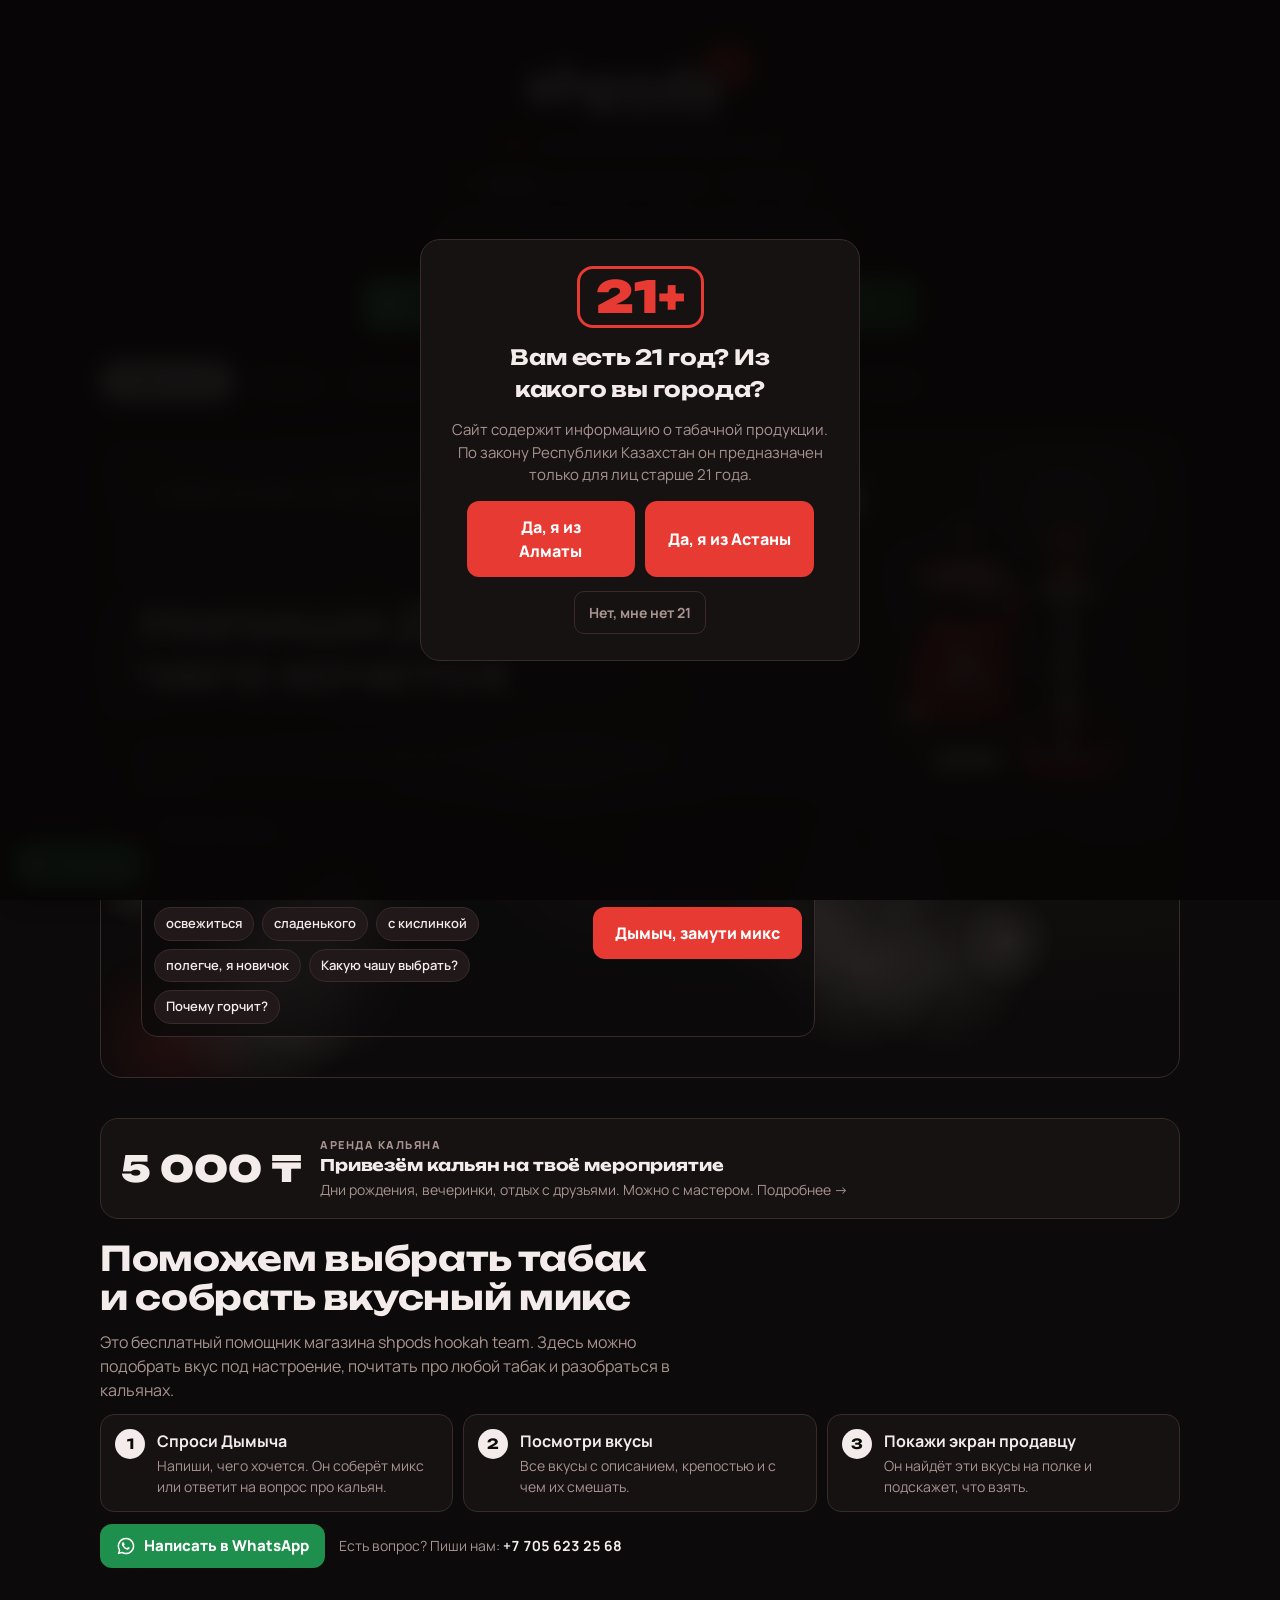
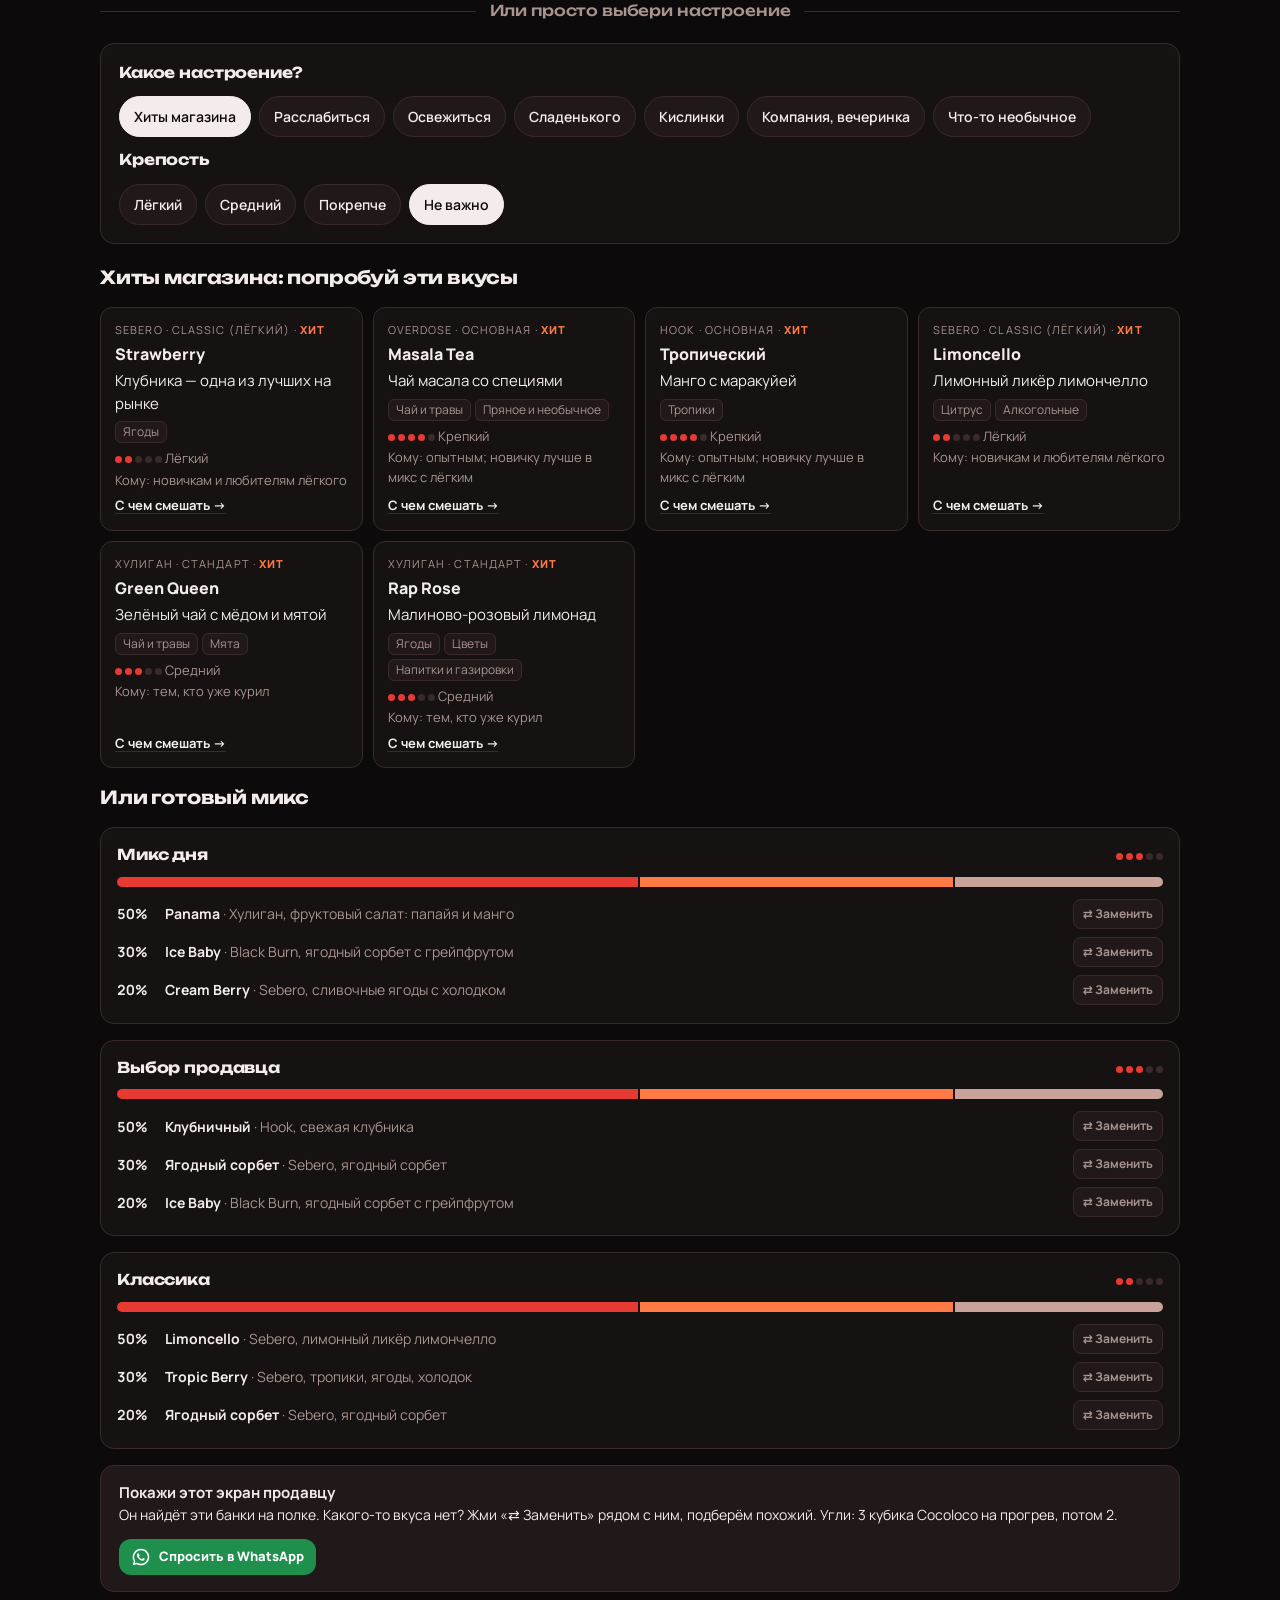
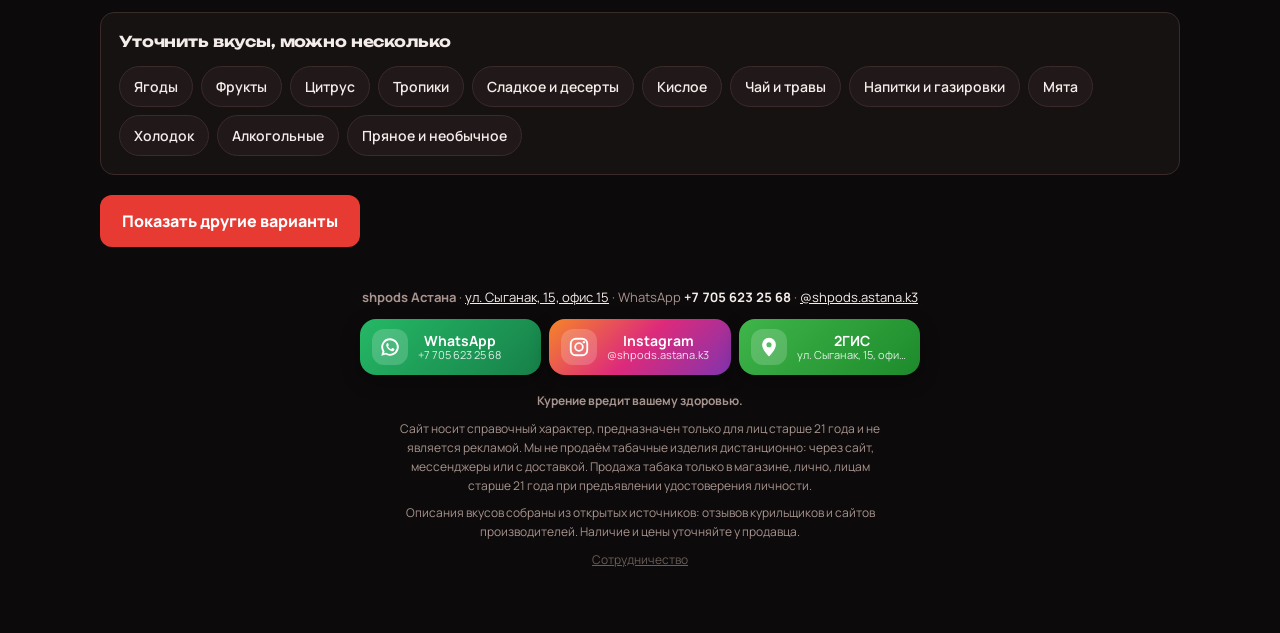
==== commit 27ddbed2: "Новый номер WhatsApp Астаны: +7 705 623 25 68 Co-Authored-By: Claude Opus 5.5 <noreply@anthropic.com" ====
--- a/index.html
+++ b/index.html
@@ -347,7 +347,7 @@
     <div class="citybar" id="citybar"><svg viewBox="0 0 24 24" aria-hidden="true"><path fill="currentColor" d="M12 2a7 7 0 0 0-7 7c0 5 7 13 7 13s7-8 7-13a7 7 0 0 0-7-7zm0 9.5A2.5 2.5 0 1 1 12 6a2.5 2.5 0 0 1 0 5.5z"/></svg><span id="city-name">Город</span><a id="city-addr" href="#" target="_blank" rel="noopener"></a><button class="citysw" id="city-sw">Сменить город</button></div>
     <p class="infonote">Информационный сайт магазина. Не является рекламой. Табачная продукция через сайт не продаётся и не доставляется: продажа только в магазине, лицам старше 21 года по удостоверению личности.</p>
     <nav class="social top" aria-label="Связаться">
-      <a class="sb sb-wa" href="https://wa.me/77476660077?text=%D0%97%D0%B4%D1%80%D0%B0%D0%B2%D1%81%D1%82%D0%B2%D1%83%D0%B9%D1%82%D0%B5!" target="_blank" rel="noopener"><span class="si"><svg viewBox="0 0 24 24" aria-hidden="true"><path fill="currentColor" d="M12 2.5a9.5 9.5 0 0 0-8.2 14.3L2.5 21.5l4.8-1.3A9.5 9.5 0 1 0 12 2.5zm0 2a7.5 7.5 0 1 1-3.8 14l-.4-.2-2.3.6.6-2.2-.2-.4A7.5 7.5 0 0 1 12 4.5z"/><path fill="currentColor" d="M9.3 7.6c.3 0 .5 0 .6.4l.8 1.8c.1.2 0 .4-.1.6l-.6.7c-.1.2-.1.3 0 .5.7 1.2 1.6 2.1 2.9 2.7.2.1.3 0 .5-.1l.8-.9c.2-.2.4-.2.6-.1l1.7.8c.3.1.3.3.3.5 0 .9-.7 1.9-1.6 2-1.1.2-2.8-.3-4.6-1.9-2-1.7-2.8-3.6-2.7-4.8.1-1.2 1-2.2 1.4-2.2z"/></svg></span><span class="sl"><b>WhatsApp</b><small class="s-phone">+7 747 666 00 77</small></span></a>
+      <a class="sb sb-wa" href="https://wa.me/77056232568?text=%D0%97%D0%B4%D1%80%D0%B0%D0%B2%D1%81%D1%82%D0%B2%D1%83%D0%B9%D1%82%D0%B5!" target="_blank" rel="noopener"><span class="si"><svg viewBox="0 0 24 24" aria-hidden="true"><path fill="currentColor" d="M12 2.5a9.5 9.5 0 0 0-8.2 14.3L2.5 21.5l4.8-1.3A9.5 9.5 0 1 0 12 2.5zm0 2a7.5 7.5 0 1 1-3.8 14l-.4-.2-2.3.6.6-2.2-.2-.4A7.5 7.5 0 0 1 12 4.5z"/><path fill="currentColor" d="M9.3 7.6c.3 0 .5 0 .6.4l.8 1.8c.1.2 0 .4-.1.6l-.6.7c-.1.2-.1.3 0 .5.7 1.2 1.6 2.1 2.9 2.7.2.1.3 0 .5-.1l.8-.9c.2-.2.4-.2.6-.1l1.7.8c.3.1.3.3.3.5 0 .9-.7 1.9-1.6 2-1.1.2-2.8-.3-4.6-1.9-2-1.7-2.8-3.6-2.7-4.8.1-1.2 1-2.2 1.4-2.2z"/></svg></span><span class="sl"><b>WhatsApp</b><small class="s-phone">+7 705 623 25 68</small></span></a>
       <a class="sb sb-ig lnk-ig" href="https://instagram.com/shpods.astana.k3" target="_blank" rel="noopener"><span class="si"><svg viewBox="0 0 24 24" aria-hidden="true"><rect x="3" y="3" width="18" height="18" rx="5.5" fill="none" stroke="currentColor" stroke-width="2"/><circle cx="12" cy="12" r="4.2" fill="none" stroke="currentColor" stroke-width="2"/><circle cx="17.3" cy="6.7" r="1.3" fill="currentColor"/></svg></span><span class="sl"><b>Instagram</b><small class="s-ig">@shpods</small></span></a>
       <a class="sb sb-gis lnk-gis" href="https://2gis.kz/astana/geo/70000001084433607" target="_blank" rel="noopener"><span class="si"><svg viewBox="0 0 24 24" aria-hidden="true"><path fill="currentColor" d="M12 2a7.5 7.5 0 0 0-7.5 7.5c0 5.4 6.6 11.9 6.9 12.2a.9.9 0 0 0 1.2 0c.3-.3 6.9-6.8 6.9-12.2A7.5 7.5 0 0 0 12 2zm0 10.3a2.8 2.8 0 1 1 0-5.6 2.8 2.8 0 0 1 0 5.6z"/></svg></span><span class="sl"><b>2ГИС</b><small class="s-addr">Как добраться</small></span></a>
     </nav>
@@ -545,7 +545,7 @@
         <button class="howc" data-go="cat"><b>2</b><strong>Посмотри вкусы</strong><span>Все вкусы с описанием, крепостью и с чем их смешать.</span></button>
         <div class="howc"><b>3</b><strong>Покажи экран продавцу</strong><span>Он найдёт эти вкусы на полке и подскажет, что взять.</span></div>
       </div>
-      <div class="wrow"><a class="wa " href="https://wa.me/77476660077?text=%D0%97%D0%B4%D1%80%D0%B0%D0%B2%D1%81%D1%82%D0%B2%D1%83%D0%B9%D1%82%D0%B5!%20%D0%9F%D0%B8%D1%88%D1%83%20%D1%81%20%D1%81%D0%B0%D0%B9%D1%82%D0%B0%20shpods." target="_blank" rel="noopener"><svg viewBox="0 0 24 24" aria-hidden="true"><path fill="currentColor" d="M12 2a10 10 0 0 0-8.6 15.1L2 22l5-1.3A10 10 0 1 0 12 2zm0 18.2c-1.5 0-3-.4-4.3-1.2l-.3-.2-3 .8.8-2.9-.2-.3A8.2 8.2 0 1 1 12 20.2zm4.5-6.1c-.2-.1-1.5-.7-1.7-.8-.2-.1-.4-.1-.6.1l-.8 1c-.1.2-.3.2-.5.1a6.7 6.7 0 0 1-3.3-2.9c-.3-.4.2-.4.7-1.4.1-.2 0-.3 0-.4l-.8-1.8c-.2-.5-.4-.4-.6-.4h-.5c-.2 0-.4.1-.6.3-.2.2-.8.8-.8 2s.8 2.3.9 2.5c.1.2 1.6 2.5 3.9 3.5 1.5.6 2 .7 2.7.6.4-.1 1.4-.6 1.6-1.1.2-.5.2-1 .1-1.1-.1-.2-.2-.2-.4-.3z"/></svg><span>Написать в WhatsApp</span></a><span class="wtxt">Есть вопрос? Пиши нам: <span class="wanum">+7 747 666 00 77</span></span></div>
+      <div class="wrow"><a class="wa " href="https://wa.me/77056232568?text=%D0%97%D0%B4%D1%80%D0%B0%D0%B2%D1%81%D1%82%D0%B2%D1%83%D0%B9%D1%82%D0%B5!%20%D0%9F%D0%B8%D1%88%D1%83%20%D1%81%20%D1%81%D0%B0%D0%B9%D1%82%D0%B0%20shpods." target="_blank" rel="noopener"><svg viewBox="0 0 24 24" aria-hidden="true"><path fill="currentColor" d="M12 2a10 10 0 0 0-8.6 15.1L2 22l5-1.3A10 10 0 1 0 12 2zm0 18.2c-1.5 0-3-.4-4.3-1.2l-.3-.2-3 .8.8-2.9-.2-.3A8.2 8.2 0 1 1 12 20.2zm4.5-6.1c-.2-.1-1.5-.7-1.7-.8-.2-.1-.4-.1-.6.1l-.8 1c-.1.2-.3.2-.5.1a6.7 6.7 0 0 1-3.3-2.9c-.3-.4.2-.4.7-1.4.1-.2 0-.3 0-.4l-.8-1.8c-.2-.5-.4-.4-.6-.4h-.5c-.2 0-.4.1-.6.3-.2.2-.8.8-.8 2s.8 2.3.9 2.5c.1.2 1.6 2.5 3.9 3.5 1.5.6 2 .7 2.7.6.4-.1 1.4-.6 1.6-1.1.2-.5.2-1 .1-1.1-.1-.2-.2-.2-.4-.3z"/></svg><span>Написать в WhatsApp</span></a><span class="wtxt">Есть вопрос? Пиши нам: <span class="wanum">+7 705 623 25 68</span></span></div>
     </div>
     <div class="divider"><h2>Или просто выбери настроение</h2></div>
     <div class="step"><h3>Какое настроение?</h3><div class="chips" id="q-mood"></div>
@@ -598,7 +598,7 @@
       <article><h3>Как заказать</h3><ul><li>Напиши нам в WhatsApp.</li><li>Укажи дату, адрес и сколько нужно кальянов.</li><li>Скажи, нужен ли мастер. Цену обсудим сразу.</li></ul></article>
       <article><h3>Важно</h3><p>Обслуживаем только гостей старше 21 года. Курить кальян можно только там, где это разрешено законом: дома, на частной территории.</p></article>
     </div>
-    <div class="seller"><div><strong>Хочешь кальян на праздник?</strong><p>Напиши дату, адрес и количество кальянов, ответим с ценой.</p></div><a class="wa sm" href="https://wa.me/77476660077?text=%D0%97%D0%B4%D1%80%D0%B0%D0%B2%D1%81%D1%82%D0%B2%D1%83%D0%B9%D1%82%D0%B5%21%20%D0%A5%D0%BE%D1%87%D1%83%20%D0%B0%D1%80%D0%B5%D0%BD%D0%B4%D0%BE%D0%B2%D0%B0%D1%82%D1%8C%20%D0%BA%D0%B0%D0%BB%D1%8C%D1%8F%D0%BD.%20%D0%94%D0%B0%D1%82%D0%B0%3A%20%2C%20%D1%81%D0%BA%D0%BE%D0%BB%D1%8C%D0%BA%D0%BE%20%D0%BA%D0%B0%D0%BB%D1%8C%D1%8F%D0%BD%D0%BE%D0%B2%3A%20%2C%20%D0%BD%D1%83%D0%B6%D0%B5%D0%BD%20%D0%BB%D0%B8%20%D0%BC%D0%B0%D1%81%D1%82%D0%B5%D1%80%3A%20" target="_blank" rel="noopener"><svg viewBox="0 0 24 24" aria-hidden="true"><path fill="currentColor" d="M12 2a10 10 0 0 0-8.6 15.1L2 22l5-1.3A10 10 0 1 0 12 2zm0 18.2c-1.5 0-3-.4-4.3-1.2l-.3-.2-3 .8.8-2.9-.2-.3A8.2 8.2 0 1 1 12 20.2zm4.5-6.1c-.2-.1-1.5-.7-1.7-.8-.2-.1-.4-.1-.6.1l-.8 1c-.1.2-.3.2-.5.1a6.7 6.7 0 0 1-3.3-2.9c-.3-.4.2-.4.7-1.4.1-.2 0-.3 0-.4l-.8-1.8c-.2-.5-.4-.4-.6-.4h-.5c-.2 0-.4.1-.6.3-.2.2-.8.8-.8 2s.8 2.3.9 2.5c.1.2 1.6 2.5 3.9 3.5 1.5.6 2 .7 2.7.6.4-.1 1.4-.6 1.6-1.1.2-.5.2-1 .1-1.1-.1-.2-.2-.2-.4-.3z"/></svg><span>Заказать аренду</span></a></div>
+    <div class="seller"><div><strong>Хочешь кальян на праздник?</strong><p>Напиши дату, адрес и количество кальянов, ответим с ценой.</p></div><a class="wa sm" href="https://wa.me/77056232568?text=%D0%97%D0%B4%D1%80%D0%B0%D0%B2%D1%81%D1%82%D0%B2%D1%83%D0%B9%D1%82%D0%B5%21%20%D0%A5%D0%BE%D1%87%D1%83%20%D0%B0%D1%80%D0%B5%D0%BD%D0%B4%D0%BE%D0%B2%D0%B0%D1%82%D1%8C%20%D0%BA%D0%B0%D0%BB%D1%8C%D1%8F%D0%BD.%20%D0%94%D0%B0%D1%82%D0%B0%3A%20%2C%20%D1%81%D0%BA%D0%BE%D0%BB%D1%8C%D0%BA%D0%BE%20%D0%BA%D0%B0%D0%BB%D1%8C%D1%8F%D0%BD%D0%BE%D0%B2%3A%20%2C%20%D0%BD%D1%83%D0%B6%D0%B5%D0%BD%20%D0%BB%D0%B8%20%D0%BC%D0%B0%D1%81%D1%82%D0%B5%D1%80%3A%20" target="_blank" rel="noopener"><svg viewBox="0 0 24 24" aria-hidden="true"><path fill="currentColor" d="M12 2a10 10 0 0 0-8.6 15.1L2 22l5-1.3A10 10 0 1 0 12 2zm0 18.2c-1.5 0-3-.4-4.3-1.2l-.3-.2-3 .8.8-2.9-.2-.3A8.2 8.2 0 1 1 12 20.2zm4.5-6.1c-.2-.1-1.5-.7-1.7-.8-.2-.1-.4-.1-.6.1l-.8 1c-.1.2-.3.2-.5.1a6.7 6.7 0 0 1-3.3-2.9c-.3-.4.2-.4.7-1.4.1-.2 0-.3 0-.4l-.8-1.8c-.2-.5-.4-.4-.6-.4h-.5c-.2 0-.4.1-.6.3-.2.2-.8.8-.8 2s.8 2.3.9 2.5c.1.2 1.6 2.5 3.9 3.5 1.5.6 2 .7 2.7.6.4-.1 1.4-.6 1.6-1.1.2-.5.2-1 .1-1.1-.1-.2-.2-.2-.4-.3z"/></svg><span>Заказать аренду</span></a></div>
   </section>
 
   <!-- ЧАШИ -->
@@ -621,7 +621,7 @@
       <article><h3>Калауд или фольга</h3><p><b>Калауд</b> — крышка для углей: жар ровный, табак не прижигается, фольга не нужна. Кладут 2–3 угля. Новичкам советуем его.</p><p><b>Фольга</b> — классика: 2–3 слоя, много мелких дырочек зубочисткой, между табаком и фольгой 1–2 мм воздуха.</p></article>
       <article><h3>Размер</h3><p>Маленькая чаша на 12–15 г — на одного-двух. Большая на 18–25 г — на компанию и долгий вечер.</p></article>
     </div>
-    <div class="seller"><div><strong>Есть вопрос про чаши?</strong><p>Спроси Дымыча на главной, например «чем фанел лучше турки», или покажи этот экран продавцу.</p></div><a class="wa sm" href="https://wa.me/77476660077?text=%D0%97%D0%B4%D1%80%D0%B0%D0%B2%D1%81%D1%82%D0%B2%D1%83%D0%B9%D1%82%D0%B5!%20%D0%9F%D0%B8%D1%88%D1%83%20%D1%81%20%D1%81%D0%B0%D0%B9%D1%82%D0%B0%20shpods." target="_blank" rel="noopener"><svg viewBox="0 0 24 24" aria-hidden="true"><path fill="currentColor" d="M12 2a10 10 0 0 0-8.6 15.1L2 22l5-1.3A10 10 0 1 0 12 2zm0 18.2c-1.5 0-3-.4-4.3-1.2l-.3-.2-3 .8.8-2.9-.2-.3A8.2 8.2 0 1 1 12 20.2zm4.5-6.1c-.2-.1-1.5-.7-1.7-.8-.2-.1-.4-.1-.6.1l-.8 1c-.1.2-.3.2-.5.1a6.7 6.7 0 0 1-3.3-2.9c-.3-.4.2-.4.7-1.4.1-.2 0-.3 0-.4l-.8-1.8c-.2-.5-.4-.4-.6-.4h-.5c-.2 0-.4.1-.6.3-.2.2-.8.8-.8 2s.8 2.3.9 2.5c.1.2 1.6 2.5 3.9 3.5 1.5.6 2 .7 2.7.6.4-.1 1.4-.6 1.6-1.1.2-.5.2-1 .1-1.1-.1-.2-.2-.2-.4-.3z"/></svg><span>Спросить в WhatsApp</span></a></div>
+    <div class="seller"><div><strong>Есть вопрос про чаши?</strong><p>Спроси Дымыча на главной, например «чем фанел лучше турки», или покажи этот экран продавцу.</p></div><a class="wa sm" href="https://wa.me/77056232568?text=%D0%97%D0%B4%D1%80%D0%B0%D0%B2%D1%81%D1%82%D0%B2%D1%83%D0%B9%D1%82%D0%B5!%20%D0%9F%D0%B8%D1%88%D1%83%20%D1%81%20%D1%81%D0%B0%D0%B9%D1%82%D0%B0%20shpods." target="_blank" rel="noopener"><svg viewBox="0 0 24 24" aria-hidden="true"><path fill="currentColor" d="M12 2a10 10 0 0 0-8.6 15.1L2 22l5-1.3A10 10 0 1 0 12 2zm0 18.2c-1.5 0-3-.4-4.3-1.2l-.3-.2-3 .8.8-2.9-.2-.3A8.2 8.2 0 1 1 12 20.2zm4.5-6.1c-.2-.1-1.5-.7-1.7-.8-.2-.1-.4-.1-.6.1l-.8 1c-.1.2-.3.2-.5.1a6.7 6.7 0 0 1-3.3-2.9c-.3-.4.2-.4.7-1.4.1-.2 0-.3 0-.4l-.8-1.8c-.2-.5-.4-.4-.6-.4h-.5c-.2 0-.4.1-.6.3-.2.2-.8.8-.8 2s.8 2.3.9 2.5c.1.2 1.6 2.5 3.9 3.5 1.5.6 2 .7 2.7.6.4-.1 1.4-.6 1.6-1.1.2-.5.2-1 .1-1.1-.1-.2-.2-.2-.4-.3z"/></svg><span>Спросить в WhatsApp</span></a></div>
   </section>
 
   <!-- УГЛИ -->
@@ -662,7 +662,7 @@
   </section>
 
   <footer><div class="fcity" id="fcity"></div><nav class="social bottom" aria-label="Связаться">
-      <a class="sb sb-wa" href="https://wa.me/77476660077?text=%D0%97%D0%B4%D1%80%D0%B0%D0%B2%D1%81%D1%82%D0%B2%D1%83%D0%B9%D1%82%D0%B5!" target="_blank" rel="noopener"><span class="si"><svg viewBox="0 0 24 24" aria-hidden="true"><path fill="currentColor" d="M12 2.5a9.5 9.5 0 0 0-8.2 14.3L2.5 21.5l4.8-1.3A9.5 9.5 0 1 0 12 2.5zm0 2a7.5 7.5 0 1 1-3.8 14l-.4-.2-2.3.6.6-2.2-.2-.4A7.5 7.5 0 0 1 12 4.5z"/><path fill="currentColor" d="M9.3 7.6c.3 0 .5 0 .6.4l.8 1.8c.1.2 0 .4-.1.6l-.6.7c-.1.2-.1.3 0 .5.7 1.2 1.6 2.1 2.9 2.7.2.1.3 0 .5-.1l.8-.9c.2-.2.4-.2.6-.1l1.7.8c.3.1.3.3.3.5 0 .9-.7 1.9-1.6 2-1.1.2-2.8-.3-4.6-1.9-2-1.7-2.8-3.6-2.7-4.8.1-1.2 1-2.2 1.4-2.2z"/></svg></span><span class="sl"><b>WhatsApp</b><small class="s-phone">+7 747 666 00 77</small></span></a>
+      <a class="sb sb-wa" href="https://wa.me/77056232568?text=%D0%97%D0%B4%D1%80%D0%B0%D0%B2%D1%81%D1%82%D0%B2%D1%83%D0%B9%D1%82%D0%B5!" target="_blank" rel="noopener"><span class="si"><svg viewBox="0 0 24 24" aria-hidden="true"><path fill="currentColor" d="M12 2.5a9.5 9.5 0 0 0-8.2 14.3L2.5 21.5l4.8-1.3A9.5 9.5 0 1 0 12 2.5zm0 2a7.5 7.5 0 1 1-3.8 14l-.4-.2-2.3.6.6-2.2-.2-.4A7.5 7.5 0 0 1 12 4.5z"/><path fill="currentColor" d="M9.3 7.6c.3 0 .5 0 .6.4l.8 1.8c.1.2 0 .4-.1.6l-.6.7c-.1.2-.1.3 0 .5.7 1.2 1.6 2.1 2.9 2.7.2.1.3 0 .5-.1l.8-.9c.2-.2.4-.2.6-.1l1.7.8c.3.1.3.3.3.5 0 .9-.7 1.9-1.6 2-1.1.2-2.8-.3-4.6-1.9-2-1.7-2.8-3.6-2.7-4.8.1-1.2 1-2.2 1.4-2.2z"/></svg></span><span class="sl"><b>WhatsApp</b><small class="s-phone">+7 705 623 25 68</small></span></a>
       <a class="sb sb-ig lnk-ig" href="https://instagram.com/shpods.astana.k3" target="_blank" rel="noopener"><span class="si"><svg viewBox="0 0 24 24" aria-hidden="true"><rect x="3" y="3" width="18" height="18" rx="5.5" fill="none" stroke="currentColor" stroke-width="2"/><circle cx="12" cy="12" r="4.2" fill="none" stroke="currentColor" stroke-width="2"/><circle cx="17.3" cy="6.7" r="1.3" fill="currentColor"/></svg></span><span class="sl"><b>Instagram</b><small class="s-ig">@shpods</small></span></a>
       <a class="sb sb-gis lnk-gis" href="https://2gis.kz/astana/geo/70000001084433607" target="_blank" rel="noopener"><span class="si"><svg viewBox="0 0 24 24" aria-hidden="true"><path fill="currentColor" d="M12 2a7.5 7.5 0 0 0-7.5 7.5c0 5.4 6.6 11.9 6.9 12.2a.9.9 0 0 0 1.2 0c.3-.3 6.9-6.8 6.9-12.2A7.5 7.5 0 0 0 12 2zm0 10.3a2.8 2.8 0 1 1 0-5.6 2.8 2.8 0 0 1 0 5.6z"/></svg></span><span class="sl"><b>2ГИС</b><small class="s-addr">Как добраться</small></span></a>
     </nav><p><b>Курение вредит вашему здоровью.</b></p><p>Сайт носит справочный характер, предназначен только для лиц старше 21 года и не является рекламой. Мы не продаём табачные изделия дистанционно: через сайт, мессенджеры или с доставкой. Продажа табака только в магазине, лично, лицам старше 21 года при предъявлении удостоверения личности.</p><p>Описания вкусов собраны из открытых источников: отзывов курильщиков и сайтов производителей. Наличие и цены уточняйте у продавца.</p><p style="opacity:.6;font-size:12px"><a href="https://shpods.github.io/kalyan/b2b/" style="color:inherit">Сотрудничество</a></p></footer>
@@ -678,7 +678,7 @@
     <p class="gno" id="gate-msg" hidden>Извини, бро, сайт только для тех, кому есть 21. Приходи позже!</p>
   </div>
 </div>
-<a class="wa-fab" href="https://wa.me/77476660077?text=%D0%97%D0%B4%D1%80%D0%B0%D0%B2%D1%81%D1%82%D0%B2%D1%83%D0%B9%D1%82%D0%B5!%20%D0%9F%D0%B8%D1%88%D1%83%20%D1%81%20%D1%81%D0%B0%D0%B9%D1%82%D0%B0%20shpods." target="_blank" rel="noopener" aria-label="Написать в WhatsApp"><svg viewBox="0 0 24 24" aria-hidden="true"><path fill="currentColor" d="M12 2.5a9.5 9.5 0 0 0-8.2 14.3L2.5 21.5l4.8-1.3A9.5 9.5 0 1 0 12 2.5zm0 2a7.5 7.5 0 1 1-3.8 14l-.4-.2-2.3.6.6-2.2-.2-.4A7.5 7.5 0 0 1 12 4.5z"/><path fill="currentColor" d="M9.3 7.6c.3 0 .5 0 .6.4l.8 1.8c.1.2 0 .4-.1.6l-.6.7c-.1.2-.1.3 0 .5.7 1.2 1.6 2.1 2.9 2.7.2.1.3 0 .5-.1l.8-.9c.2-.2.4-.2.6-.1l1.7.8c.3.1.3.3.3.5 0 .9-.7 1.9-1.6 2-1.1.2-2.8-.3-4.6-1.9-2-1.7-2.8-3.6-2.7-4.8.1-1.2 1-2.2 1.4-2.2z"/></svg><span>WhatsApp</span></a>
+<a class="wa-fab" href="https://wa.me/77056232568?text=%D0%97%D0%B4%D1%80%D0%B0%D0%B2%D1%81%D1%82%D0%B2%D1%83%D0%B9%D1%82%D0%B5!%20%D0%9F%D0%B8%D1%88%D1%83%20%D1%81%20%D1%81%D0%B0%D0%B9%D1%82%D0%B0%20shpods." target="_blank" rel="noopener" aria-label="Написать в WhatsApp"><svg viewBox="0 0 24 24" aria-hidden="true"><path fill="currentColor" d="M12 2.5a9.5 9.5 0 0 0-8.2 14.3L2.5 21.5l4.8-1.3A9.5 9.5 0 1 0 12 2.5zm0 2a7.5 7.5 0 1 1-3.8 14l-.4-.2-2.3.6.6-2.2-.2-.4A7.5 7.5 0 0 1 12 4.5z"/><path fill="currentColor" d="M9.3 7.6c.3 0 .5 0 .6.4l.8 1.8c.1.2 0 .4-.1.6l-.6.7c-.1.2-.1.3 0 .5.7 1.2 1.6 2.1 2.9 2.7.2.1.3 0 .5-.1l.8-.9c.2-.2.4-.2.6-.1l1.7.8c.3.1.3.3.3.5 0 .9-.7 1.9-1.6 2-1.1.2-2.8-.3-4.6-1.9-2-1.7-2.8-3.6-2.7-4.8.1-1.2 1-2.2 1.4-2.2z"/></svg><span>WhatsApp</span></a>
 <div class="dym-float off" id="dymf" role="button" tabindex="0" aria-label="Вернуться к Дымычу"><div class="say" id="say2" hidden></div></div>
 <div class="gate" id="citygate" hidden role="dialog" aria-modal="true" aria-labelledby="cg-h">
   <div class="gbox"><h2 id="cg-h">Ваш город?</h2><p>Покажем адрес и WhatsApp вашего магазина shpods.</p>
@@ -1167,7 +1167,7 @@
   const head=hitsMode?"Хиты магазина":"Под твоё настроение";
   $("#res").innerHTML=`<h2>${head}: попробуй эти вкусы</h2><div class="grid">${singles.map((f,i)=>card(f).replace('class="card"',`class="card rise" style="--i:${i}"`)).join("")}</div>
   <h2>Или готовый микс</h2>${mixes.map((m,i)=>mixHTML(m,nm[i%nm.length])).join("")}
-  <div class="seller"><div><strong>Покажи этот экран продавцу</strong><p>Он найдёт эти банки на полке. Какого-то вкуса нет? Жми «⇄ Заменить» рядом с ним, подберём похожий. Угли: ${coal}.</p></div><a class="wa sm" href="https://wa.me/77476660077?text=%D0%97%D0%B4%D1%80%D0%B0%D0%B2%D1%81%D1%82%D0%B2%D1%83%D0%B9%D1%82%D0%B5!%20%D0%9F%D0%B8%D1%88%D1%83%20%D1%81%20%D1%81%D0%B0%D0%B9%D1%82%D0%B0%20shpods." target="_blank" rel="noopener"><svg viewBox="0 0 24 24" aria-hidden="true"><path fill="currentColor" d="M12 2a10 10 0 0 0-8.6 15.1L2 22l5-1.3A10 10 0 1 0 12 2zm0 18.2c-1.5 0-3-.4-4.3-1.2l-.3-.2-3 .8.8-2.9-.2-.3A8.2 8.2 0 1 1 12 20.2zm4.5-6.1c-.2-.1-1.5-.7-1.7-.8-.2-.1-.4-.1-.6.1l-.8 1c-.1.2-.3.2-.5.1a6.7 6.7 0 0 1-3.3-2.9c-.3-.4.2-.4.7-1.4.1-.2 0-.3 0-.4l-.8-1.8c-.2-.5-.4-.4-.6-.4h-.5c-.2 0-.4.1-.6.3-.2.2-.8.8-.8 2s.8 2.3.9 2.5c.1.2 1.6 2.5 3.9 3.5 1.5.6 2 .7 2.7.6.4-.1 1.4-.6 1.6-1.1.2-.5.2-1 .1-1.1-.1-.2-.2-.2-.4-.3z"/></svg><span>Спросить в WhatsApp</span></a></div>
+  <div class="seller"><div><strong>Покажи этот экран продавцу</strong><p>Он найдёт эти банки на полке. Какого-то вкуса нет? Жми «⇄ Заменить» рядом с ним, подберём похожий. Угли: ${coal}.</p></div><a class="wa sm" href="https://wa.me/77056232568?text=%D0%97%D0%B4%D1%80%D0%B0%D0%B2%D1%81%D1%82%D0%B2%D1%83%D0%B9%D1%82%D0%B5!%20%D0%9F%D0%B8%D1%88%D1%83%20%D1%81%20%D1%81%D0%B0%D0%B9%D1%82%D0%B0%20shpods." target="_blank" rel="noopener"><svg viewBox="0 0 24 24" aria-hidden="true"><path fill="currentColor" d="M12 2a10 10 0 0 0-8.6 15.1L2 22l5-1.3A10 10 0 1 0 12 2zm0 18.2c-1.5 0-3-.4-4.3-1.2l-.3-.2-3 .8.8-2.9-.2-.3A8.2 8.2 0 1 1 12 20.2zm4.5-6.1c-.2-.1-1.5-.7-1.7-.8-.2-.1-.4-.1-.6.1l-.8 1c-.1.2-.3.2-.5.1a6.7 6.7 0 0 1-3.3-2.9c-.3-.4.2-.4.7-1.4.1-.2 0-.3 0-.4l-.8-1.8c-.2-.5-.4-.4-.6-.4h-.5c-.2 0-.4.1-.6.3-.2.2-.8.8-.8 2s.8 2.3.9 2.5c.1.2 1.6 2.5 3.9 3.5 1.5.6 2 .7 2.7.6.4-.1 1.4-.6 1.6-1.1.2-.5.2-1 .1-1.1-.1-.2-.2-.2-.4-.3z"/></svg><span>Спросить в WhatsApp</span></a></div>
 `;
   if(scroll)$("#res").scrollIntoView({behavior:matchMedia("(prefers-reduced-motion: reduce)").matches?"auto":"smooth",block:"start"});
 }
@@ -1225,7 +1225,7 @@
 function kbMatch(text){const q=" "+norm(text)+" ";let best=null,bs=0;
   for(const e of KB){let s=0;for(const k of e.k){const kk=norm(k);if(new RegExp("[^а-яa-z]"+kk.replace(/[.*+?^${}()|[\]\\]/g,"\\$&")).test(q))s+=kk.includes(" ")?3:2}
     if(s>bs){bs=s;best=e}}return bs>=2?best:null}
-function kbHTML(e){if(e.g==="rent")return kbHTML0(e)+`<div class="wrow" style="margin-top:10px"><a class="wa sm" href="https://wa.me/77476660077?text=%D0%97%D0%B4%D1%80%D0%B0%D0%B2%D1%81%D1%82%D0%B2%D1%83%D0%B9%D1%82%D0%B5%21%20%D0%A5%D0%BE%D1%87%D1%83%20%D0%B0%D1%80%D0%B5%D0%BD%D0%B4%D0%BE%D0%B2%D0%B0%D1%82%D1%8C%20%D0%BA%D0%B0%D0%BB%D1%8C%D1%8F%D0%BD.%20%D0%94%D0%B0%D1%82%D0%B0%3A%20%2C%20%D1%81%D0%BA%D0%BE%D0%BB%D1%8C%D0%BA%D0%BE%20%D0%BA%D0%B0%D0%BB%D1%8C%D1%8F%D0%BD%D0%BE%D0%B2%3A%20%2C%20%D0%BD%D1%83%D0%B6%D0%B5%D0%BD%20%D0%BB%D0%B8%20%D0%BC%D0%B0%D1%81%D1%82%D0%B5%D1%80%3A%20" target="_blank" rel="noopener"><svg viewBox="0 0 24 24" aria-hidden="true"><path fill="currentColor" d="M12 2a10 10 0 0 0-8.6 15.1L2 22l5-1.3A10 10 0 1 0 12 2zm0 18.2c-1.5 0-3-.4-4.3-1.2l-.3-.2-3 .8.8-2.9-.2-.3A8.2 8.2 0 1 1 12 20.2zm4.5-6.1c-.2-.1-1.5-.7-1.7-.8-.2-.1-.4-.1-.6.1l-.8 1c-.1.2-.3.2-.5.1a6.7 6.7 0 0 1-3.3-2.9c-.3-.4.2-.4.7-1.4.1-.2 0-.3 0-.4l-.8-1.8c-.2-.5-.4-.4-.6-.4h-.5c-.2 0-.4.1-.6.3-.2.2-.8.8-.8 2s.8 2.3.9 2.5c.1.2 1.6 2.5 3.9 3.5 1.5.6 2 .7 2.7.6.4-.1 1.4-.6 1.6-1.1.2-.5.2-1 .1-1.1-.1-.2-.2-.2-.4-.3z"/></svg><span>Заказать аренду</span></a></div>`;if(e.g==="shop"&&/WhatsApp/.test(e.a))return kbHTML0(e)+`<div class="wrow" style="margin-top:10px"><a class=\"wa sm\" href=\"https://wa.me/77476660077?text=%D0%97%D0%B4%D1%80%D0%B0%D0%B2%D1%81%D1%82%D0%B2%D1%83%D0%B9%D1%82%D0%B5!%20%D0%9F%D0%B8%D1%88%D1%83%20%D1%81%20%D1%81%D0%B0%D0%B9%D1%82%D0%B0%20shpods.\" target=\"_blank\" rel=\"noopener\"><svg viewBox=\"0 0 24 24\" aria-hidden=\"true\"><path fill=\"currentColor\" d=\"M12 2a10 10 0 0 0-8.6 15.1L2 22l5-1.3A10 10 0 1 0 12 2zm0 18.2c-1.5 0-3-.4-4.3-1.2l-.3-.2-3 .8.8-2.9-.2-.3A8.2 8.2 0 1 1 12 20.2zm4.5-6.1c-.2-.1-1.5-.7-1.7-.8-.2-.1-.4-.1-.6.1l-.8 1c-.1.2-.3.2-.5.1a6.7 6.7 0 0 1-3.3-2.9c-.3-.4.2-.4.7-1.4.1-.2 0-.3 0-.4l-.8-1.8c-.2-.5-.4-.4-.6-.4h-.5c-.2 0-.4.1-.6.3-.2.2-.8.8-.8 2s.8 2.3.9 2.5c.1.2 1.6 2.5 3.9 3.5 1.5.6 2 .7 2.7.6.4-.1 1.4-.6 1.6-1.1.2-.5.2-1 .1-1.1-.1-.2-.2-.2-.4-.3z\"/></svg><span>Написать в WhatsApp</span></a></div>`;return kbHTML0(e)}
+function kbHTML(e){if(e.g==="rent")return kbHTML0(e)+`<div class="wrow" style="margin-top:10px"><a class="wa sm" href="https://wa.me/77056232568?text=%D0%97%D0%B4%D1%80%D0%B0%D0%B2%D1%81%D1%82%D0%B2%D1%83%D0%B9%D1%82%D0%B5%21%20%D0%A5%D0%BE%D1%87%D1%83%20%D0%B0%D1%80%D0%B5%D0%BD%D0%B4%D0%BE%D0%B2%D0%B0%D1%82%D1%8C%20%D0%BA%D0%B0%D0%BB%D1%8C%D1%8F%D0%BD.%20%D0%94%D0%B0%D1%82%D0%B0%3A%20%2C%20%D1%81%D0%BA%D0%BE%D0%BB%D1%8C%D0%BA%D0%BE%20%D0%BA%D0%B0%D0%BB%D1%8C%D1%8F%D0%BD%D0%BE%D0%B2%3A%20%2C%20%D0%BD%D1%83%D0%B6%D0%B5%D0%BD%20%D0%BB%D0%B8%20%D0%BC%D0%B0%D1%81%D1%82%D0%B5%D1%80%3A%20" target="_blank" rel="noopener"><svg viewBox="0 0 24 24" aria-hidden="true"><path fill="currentColor" d="M12 2a10 10 0 0 0-8.6 15.1L2 22l5-1.3A10 10 0 1 0 12 2zm0 18.2c-1.5 0-3-.4-4.3-1.2l-.3-.2-3 .8.8-2.9-.2-.3A8.2 8.2 0 1 1 12 20.2zm4.5-6.1c-.2-.1-1.5-.7-1.7-.8-.2-.1-.4-.1-.6.1l-.8 1c-.1.2-.3.2-.5.1a6.7 6.7 0 0 1-3.3-2.9c-.3-.4.2-.4.7-1.4.1-.2 0-.3 0-.4l-.8-1.8c-.2-.5-.4-.4-.6-.4h-.5c-.2 0-.4.1-.6.3-.2.2-.8.8-.8 2s.8 2.3.9 2.5c.1.2 1.6 2.5 3.9 3.5 1.5.6 2 .7 2.7.6.4-.1 1.4-.6 1.6-1.1.2-.5.2-1 .1-1.1-.1-.2-.2-.2-.4-.3z"/></svg><span>Заказать аренду</span></a></div>`;if(e.g==="shop"&&/WhatsApp/.test(e.a))return kbHTML0(e)+`<div class="wrow" style="margin-top:10px"><a class=\"wa sm\" href=\"https://wa.me/77056232568?text=%D0%97%D0%B4%D1%80%D0%B0%D0%B2%D1%81%D1%82%D0%B2%D1%83%D0%B9%D1%82%D0%B5!%20%D0%9F%D0%B8%D1%88%D1%83%20%D1%81%20%D1%81%D0%B0%D0%B9%D1%82%D0%B0%20shpods.\" target=\"_blank\" rel=\"noopener\"><svg viewBox=\"0 0 24 24\" aria-hidden=\"true\"><path fill=\"currentColor\" d=\"M12 2a10 10 0 0 0-8.6 15.1L2 22l5-1.3A10 10 0 1 0 12 2zm0 18.2c-1.5 0-3-.4-4.3-1.2l-.3-.2-3 .8.8-2.9-.2-.3A8.2 8.2 0 1 1 12 20.2zm4.5-6.1c-.2-.1-1.5-.7-1.7-.8-.2-.1-.4-.1-.6.1l-.8 1c-.1.2-.3.2-.5.1a6.7 6.7 0 0 1-3.3-2.9c-.3-.4.2-.4.7-1.4.1-.2 0-.3 0-.4l-.8-1.8c-.2-.5-.4-.4-.6-.4h-.5c-.2 0-.4.1-.6.3-.2.2-.8.8-.8 2s.8 2.3.9 2.5c.1.2 1.6 2.5 3.9 3.5 1.5.6 2 .7 2.7.6.4-.1 1.4-.6 1.6-1.1.2-.5.2-1 .1-1.1-.1-.2-.2-.2-.4-.3z\"/></svg><span>Написать в WhatsApp</span></a></div>`;return kbHTML0(e)}
 function kbHTML0(e0){const e=Object.assign({},e0,{a:e0.a.replace("{CITY}",CITY.name).replace("{ADDR}",CITY.addr).replace("{PHONE}",CITY.phone)});const rel=KB.filter(x=>x!==e&&x.g===e.g).concat(KB.filter(x=>x.g!==e.g&&x.g!=="me")).slice(0,3);
   return`<div class="kbans"><h3>${esc(e.q)}</h3>${e.a.split("\n").map(p=>`<p>${esc(p)}</p>`).join("")}</div><div class="tryq">${rel.map(x=>`<button class="chip sm" data-try="${esc(x.q)}">${esc(x.q)}</button>`).join("")}</div>`}
 
@@ -1362,7 +1362,7 @@
   const mixes=aiMixes(p);const sum=summary(p);
   const intro=sum?`Понял, бро: ${sum}. Держи, что Дымыч намешал:`:`Бро, я не всё понял, но не страшно. Вот три микса, которые заходят всем. Опишешь подробнее, попаду точнее:`;
   th.parentElement.innerHTML=`<p id="ai-intro"></p>`;await typeInto($("#ai-intro"),intro);
-  out.insertAdjacentHTML("beforeend",mixes.map(aiMixHTML).join("")+`<div class="seller rise" style="--i:3"><div><strong>Зашло? Покажи этот экран продавцу</strong><p>Он найдёт эти банки на полке. Какой-то нет? Жми «⇄ Заменить» рядом со вкусом, Дымыч подберёт похожий.</p></div><a class="wa sm" href="https://wa.me/77476660077?text=%D0%97%D0%B4%D1%80%D0%B0%D0%B2%D1%81%D1%82%D0%B2%D1%83%D0%B9%D1%82%D0%B5!%20%D0%9F%D0%B8%D1%88%D1%83%20%D1%81%20%D1%81%D0%B0%D0%B9%D1%82%D0%B0%20shpods." target="_blank" rel="noopener"><svg viewBox="0 0 24 24" aria-hidden="true"><path fill="currentColor" d="M12 2a10 10 0 0 0-8.6 15.1L2 22l5-1.3A10 10 0 1 0 12 2zm0 18.2c-1.5 0-3-.4-4.3-1.2l-.3-.2-3 .8.8-2.9-.2-.3A8.2 8.2 0 1 1 12 20.2zm4.5-6.1c-.2-.1-1.5-.7-1.7-.8-.2-.1-.4-.1-.6.1l-.8 1c-.1.2-.3.2-.5.1a6.7 6.7 0 0 1-3.3-2.9c-.3-.4.2-.4.7-1.4.1-.2 0-.3 0-.4l-.8-1.8c-.2-.5-.4-.4-.6-.4h-.5c-.2 0-.4.1-.6.3-.2.2-.8.8-.8 2s.8 2.3.9 2.5c.1.2 1.6 2.5 3.9 3.5 1.5.6 2 .7 2.7.6.4-.1 1.4-.6 1.6-1.1.2-.5.2-1 .1-1.1-.1-.2-.2-.2-.4-.3z"/></svg><span>Спросить в WhatsApp</span></a></div><button class="ghost rise" style="--i:4" id="ai-more">Дымыч, давай ещё</button>`);
+  out.insertAdjacentHTML("beforeend",mixes.map(aiMixHTML).join("")+`<div class="seller rise" style="--i:3"><div><strong>Зашло? Покажи этот экран продавцу</strong><p>Он найдёт эти банки на полке. Какой-то нет? Жми «⇄ Заменить» рядом со вкусом, Дымыч подберёт похожий.</p></div><a class="wa sm" href="https://wa.me/77056232568?text=%D0%97%D0%B4%D1%80%D0%B0%D0%B2%D1%81%D1%82%D0%B2%D1%83%D0%B9%D1%82%D0%B5!%20%D0%9F%D0%B8%D1%88%D1%83%20%D1%81%20%D1%81%D0%B0%D0%B9%D1%82%D0%B0%20shpods." target="_blank" rel="noopener"><svg viewBox="0 0 24 24" aria-hidden="true"><path fill="currentColor" d="M12 2a10 10 0 0 0-8.6 15.1L2 22l5-1.3A10 10 0 1 0 12 2zm0 18.2c-1.5 0-3-.4-4.3-1.2l-.3-.2-3 .8.8-2.9-.2-.3A8.2 8.2 0 1 1 12 20.2zm4.5-6.1c-.2-.1-1.5-.7-1.7-.8-.2-.1-.4-.1-.6.1l-.8 1c-.1.2-.3.2-.5.1a6.7 6.7 0 0 1-3.3-2.9c-.3-.4.2-.4.7-1.4.1-.2 0-.3 0-.4l-.8-1.8c-.2-.5-.4-.4-.6-.4h-.5c-.2 0-.4.1-.6.3-.2.2-.8.8-.8 2s.8 2.3.9 2.5c.1.2 1.6 2.5 3.9 3.5 1.5.6 2 .7 2.7.6.4-.1 1.4-.6 1.6-1.1.2-.5.2-1 .1-1.1-.1-.2-.2-.2-.4-.3z"/></svg><span>Спросить в WhatsApp</span></a></div><button class="ghost rise" style="--i:4" id="ai-more">Дымыч, давай ещё</button>`);
   $("#ai-more").onclick=()=>{aiBusy=false;askAI(text)};
   setDym("happy","Готово, бро!");setTimeout(()=>setDym("idle",null),3200);
   aiBusy=false;$("#ai-go").disabled=false}
@@ -1425,8 +1425,8 @@
   const words=q.split(/[\s,]+/).filter(w=>w.length>2&&!["что","нибудь","то","как","был","было"].includes(w));
   const tags=new Set();words.forEach(w=>{for(const k in SYN)if(w.startsWith(k)||w.includes(k))tags.add(SYN[k])});
   const res=AV().map(f=>{const hay=(f.name+" "+f.ru).toLowerCase();let s=0;words.forEach(w=>{if(hay.includes(stem(w)))s+=4});f.tags.forEach(t=>{if(tags.has(t))s+=1.5});if(f.hit)s+=.3;return{f,s}}).filter(x=>x.s>0).sort((a,b)=>b.s-a.s).slice(0,9).map(x=>x.f);
-  $("#like-res").innerHTML=res.length?`<h2>Похоже вот на это</h2><div class="grid">${res.map(card).join("")}</div><div class="seller"><div><strong>Не нашёл точь-в-точь?</strong><p>Продавец подскажет, какие 2–3 банки взять, чтобы дома намешать похожий вкус.</p></div><a class="wa sm" href="https://wa.me/77476660077?text=%D0%97%D0%B4%D1%80%D0%B0%D0%B2%D1%81%D1%82%D0%B2%D1%83%D0%B9%D1%82%D0%B5!%20%D0%9F%D0%B8%D1%88%D1%83%20%D1%81%20%D1%81%D0%B0%D0%B9%D1%82%D0%B0%20shpods." target="_blank" rel="noopener"><svg viewBox="0 0 24 24" aria-hidden="true"><path fill="currentColor" d="M12 2a10 10 0 0 0-8.6 15.1L2 22l5-1.3A10 10 0 1 0 12 2zm0 18.2c-1.5 0-3-.4-4.3-1.2l-.3-.2-3 .8.8-2.9-.2-.3A8.2 8.2 0 1 1 12 20.2zm4.5-6.1c-.2-.1-1.5-.7-1.7-.8-.2-.1-.4-.1-.6.1l-.8 1c-.1.2-.3.2-.5.1a6.7 6.7 0 0 1-3.3-2.9c-.3-.4.2-.4.7-1.4.1-.2 0-.3 0-.4l-.8-1.8c-.2-.5-.4-.4-.6-.4h-.5c-.2 0-.4.1-.6.3-.2.2-.8.8-.8 2s.8 2.3.9 2.5c.1.2 1.6 2.5 3.9 3.5 1.5.6 2 .7 2.7.6.4-.1 1.4-.6 1.6-1.1.2-.5.2-1 .1-1.1-.1-.2-.2-.2-.4-.3z"/></svg><span>Спросить в WhatsApp</span></a></div>`
-    :`<div class="seller"><div><strong>Такого вкуса не нашли</strong><p>Опиши продавцу, что это было, он подберёт похожее.</p></div><a class="wa sm" href="https://wa.me/77476660077?text=%D0%97%D0%B4%D1%80%D0%B0%D0%B2%D1%81%D1%82%D0%B2%D1%83%D0%B9%D1%82%D0%B5!%20%D0%9F%D0%B8%D1%88%D1%83%20%D1%81%20%D1%81%D0%B0%D0%B9%D1%82%D0%B0%20shpods." target="_blank" rel="noopener"><svg viewBox="0 0 24 24" aria-hidden="true"><path fill="currentColor" d="M12 2a10 10 0 0 0-8.6 15.1L2 22l5-1.3A10 10 0 1 0 12 2zm0 18.2c-1.5 0-3-.4-4.3-1.2l-.3-.2-3 .8.8-2.9-.2-.3A8.2 8.2 0 1 1 12 20.2zm4.5-6.1c-.2-.1-1.5-.7-1.7-.8-.2-.1-.4-.1-.6.1l-.8 1c-.1.2-.3.2-.5.1a6.7 6.7 0 0 1-3.3-2.9c-.3-.4.2-.4.7-1.4.1-.2 0-.3 0-.4l-.8-1.8c-.2-.5-.4-.4-.6-.4h-.5c-.2 0-.4.1-.6.3-.2.2-.8.8-.8 2s.8 2.3.9 2.5c.1.2 1.6 2.5 3.9 3.5 1.5.6 2 .7 2.7.6.4-.1 1.4-.6 1.6-1.1.2-.5.2-1 .1-1.1-.1-.2-.2-.2-.4-.3z"/></svg><span>Спросить в WhatsApp</span></a></div>`}
+  $("#like-res").innerHTML=res.length?`<h2>Похоже вот на это</h2><div class="grid">${res.map(card).join("")}</div><div class="seller"><div><strong>Не нашёл точь-в-точь?</strong><p>Продавец подскажет, какие 2–3 банки взять, чтобы дома намешать похожий вкус.</p></div><a class="wa sm" href="https://wa.me/77056232568?text=%D0%97%D0%B4%D1%80%D0%B0%D0%B2%D1%81%D1%82%D0%B2%D1%83%D0%B9%D1%82%D0%B5!%20%D0%9F%D0%B8%D1%88%D1%83%20%D1%81%20%D1%81%D0%B0%D0%B9%D1%82%D0%B0%20shpods." target="_blank" rel="noopener"><svg viewBox="0 0 24 24" aria-hidden="true"><path fill="currentColor" d="M12 2a10 10 0 0 0-8.6 15.1L2 22l5-1.3A10 10 0 1 0 12 2zm0 18.2c-1.5 0-3-.4-4.3-1.2l-.3-.2-3 .8.8-2.9-.2-.3A8.2 8.2 0 1 1 12 20.2zm4.5-6.1c-.2-.1-1.5-.7-1.7-.8-.2-.1-.4-.1-.6.1l-.8 1c-.1.2-.3.2-.5.1a6.7 6.7 0 0 1-3.3-2.9c-.3-.4.2-.4.7-1.4.1-.2 0-.3 0-.4l-.8-1.8c-.2-.5-.4-.4-.6-.4h-.5c-.2 0-.4.1-.6.3-.2.2-.8.8-.8 2s.8 2.3.9 2.5c.1.2 1.6 2.5 3.9 3.5 1.5.6 2 .7 2.7.6.4-.1 1.4-.6 1.6-1.1.2-.5.2-1 .1-1.1-.1-.2-.2-.2-.4-.3z"/></svg><span>Спросить в WhatsApp</span></a></div>`
+    :`<div class="seller"><div><strong>Такого вкуса не нашли</strong><p>Опиши продавцу, что это было, он подберёт похожее.</p></div><a class="wa sm" href="https://wa.me/77056232568?text=%D0%97%D0%B4%D1%80%D0%B0%D0%B2%D1%81%D1%82%D0%B2%D1%83%D0%B9%D1%82%D0%B5!%20%D0%9F%D0%B8%D1%88%D1%83%20%D1%81%20%D1%81%D0%B0%D0%B9%D1%82%D0%B0%20shpods." target="_blank" rel="noopener"><svg viewBox="0 0 24 24" aria-hidden="true"><path fill="currentColor" d="M12 2a10 10 0 0 0-8.6 15.1L2 22l5-1.3A10 10 0 1 0 12 2zm0 18.2c-1.5 0-3-.4-4.3-1.2l-.3-.2-3 .8.8-2.9-.2-.3A8.2 8.2 0 1 1 12 20.2zm4.5-6.1c-.2-.1-1.5-.7-1.7-.8-.2-.1-.4-.1-.6.1l-.8 1c-.1.2-.3.2-.5.1a6.7 6.7 0 0 1-3.3-2.9c-.3-.4.2-.4.7-1.4.1-.2 0-.3 0-.4l-.8-1.8c-.2-.5-.4-.4-.6-.4h-.5c-.2 0-.4.1-.6.3-.2.2-.8.8-.8 2s.8 2.3.9 2.5c.1.2 1.6 2.5 3.9 3.5 1.5.6 2 .7 2.7.6.4-.1 1.4-.6 1.6-1.1.2-.5.2-1 .1-1.1-.1-.2-.2-.2-.4-.3z"/></svg><span>Спросить в WhatsApp</span></a></div>`}
 
 // Угли и шкала
 $("#coals").innerHTML=COALS.map(c=>`<article><div class="age">${esc(c.type)}</div><h3>${esc(c.name)}</h3><p>${esc(c.size)}</p><p>${esc(c.text)}</p><p><b style="color:var(--fg)">Как использовать.</b> ${esc(c.use)}</p></article>`).join("");
@@ -1435,7 +1435,7 @@
 // ===== Города =====
 const CITIES={
  almaty:{name:"Алматы",addr:"пр. Достык, 296",phone:"+7 700 280 25 78",wa:"77002802578",gis:"https://2gis.kz/almaty/geo/70000001118264134",ig:"shpods.almaty"},
- astana:{name:"Астана",addr:"ул. Сыганак, 15, офис 15",phone:"+7 747 666 00 77",wa:"77476660077",gis:"https://2gis.kz/astana/geo/70000001084433607",ig:"shpods.astana.k3"}
+ astana:{name:"Астана",addr:"ул. Сыганак, 15, офис 15",phone:"+7 705 623 25 68",wa:"77056232568",gis:"https://2gis.kz/astana/geo/70000001084433607",ig:"shpods.astana.k3"}
 };
 let CITY=CITIES.astana,CITYKEY=null;
 (function(){const q=new URLSearchParams(location.search).get("city"),h=location.hash.slice(1);
